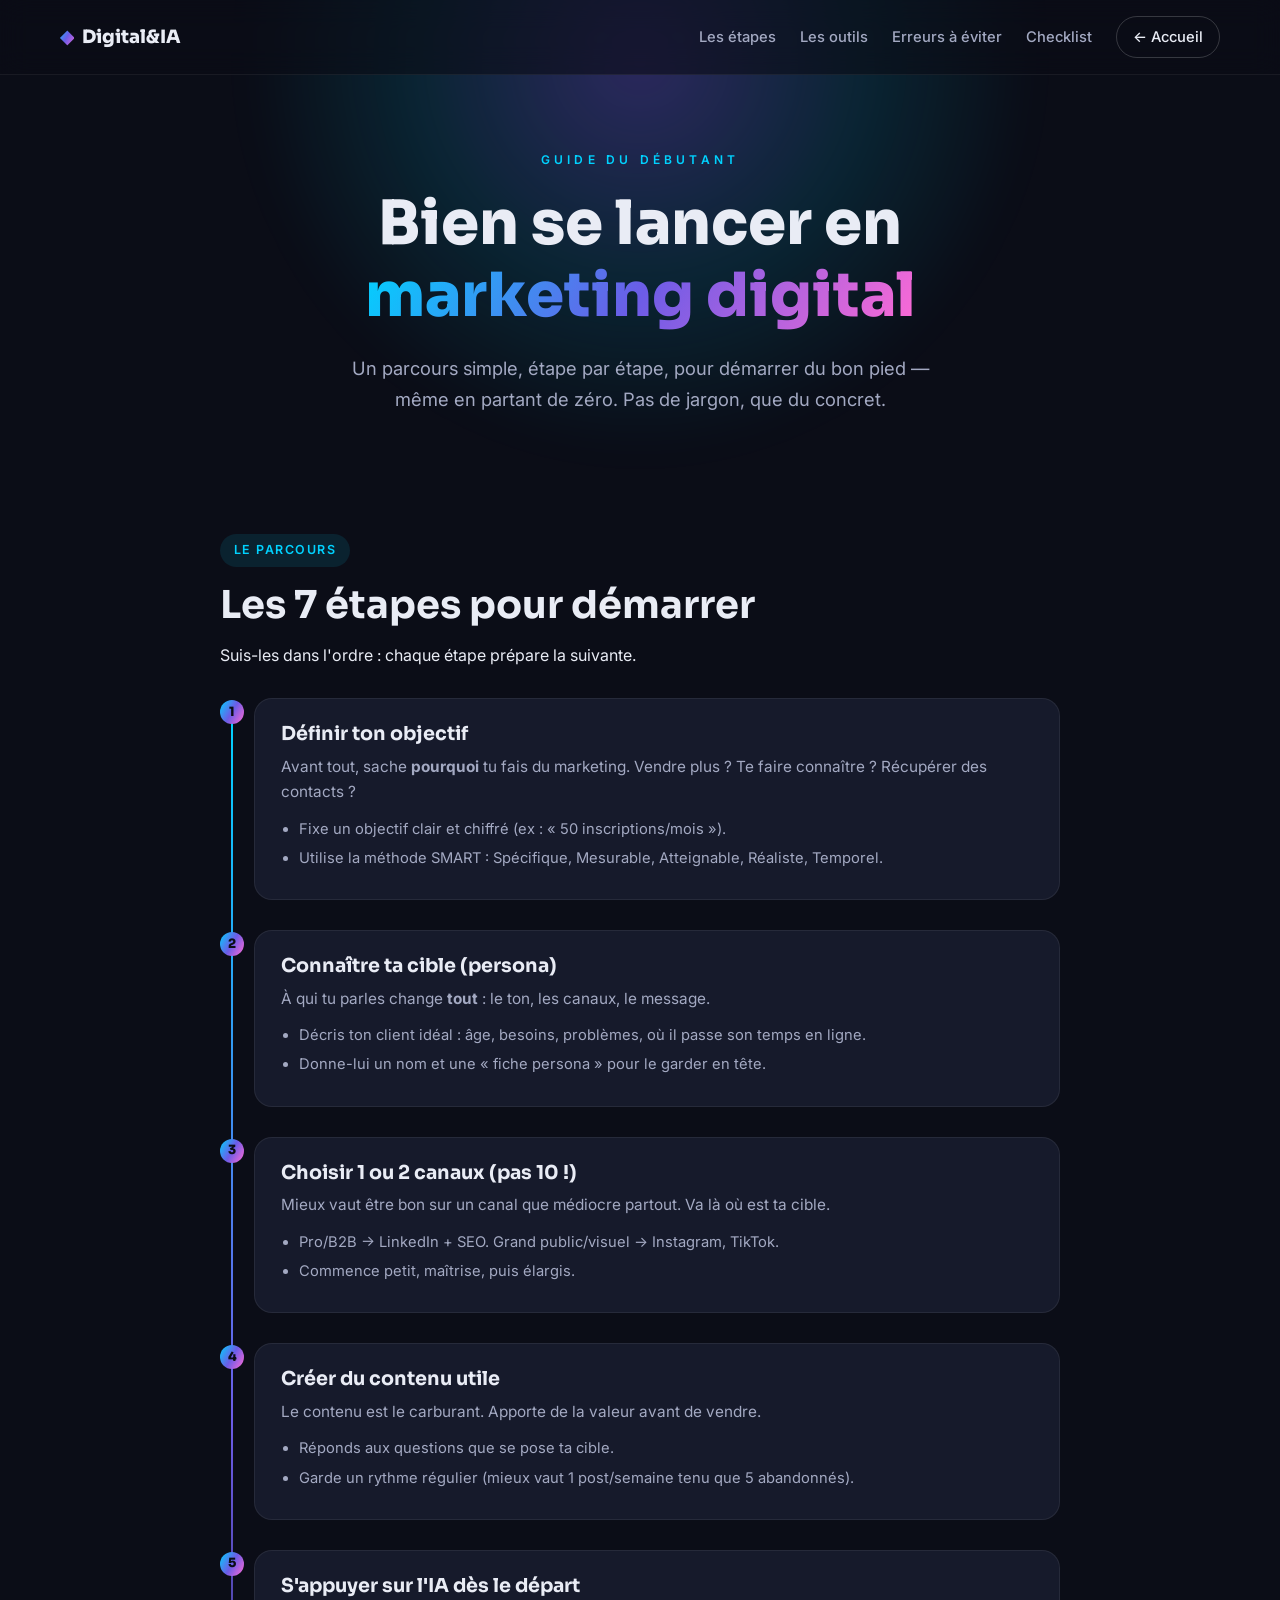
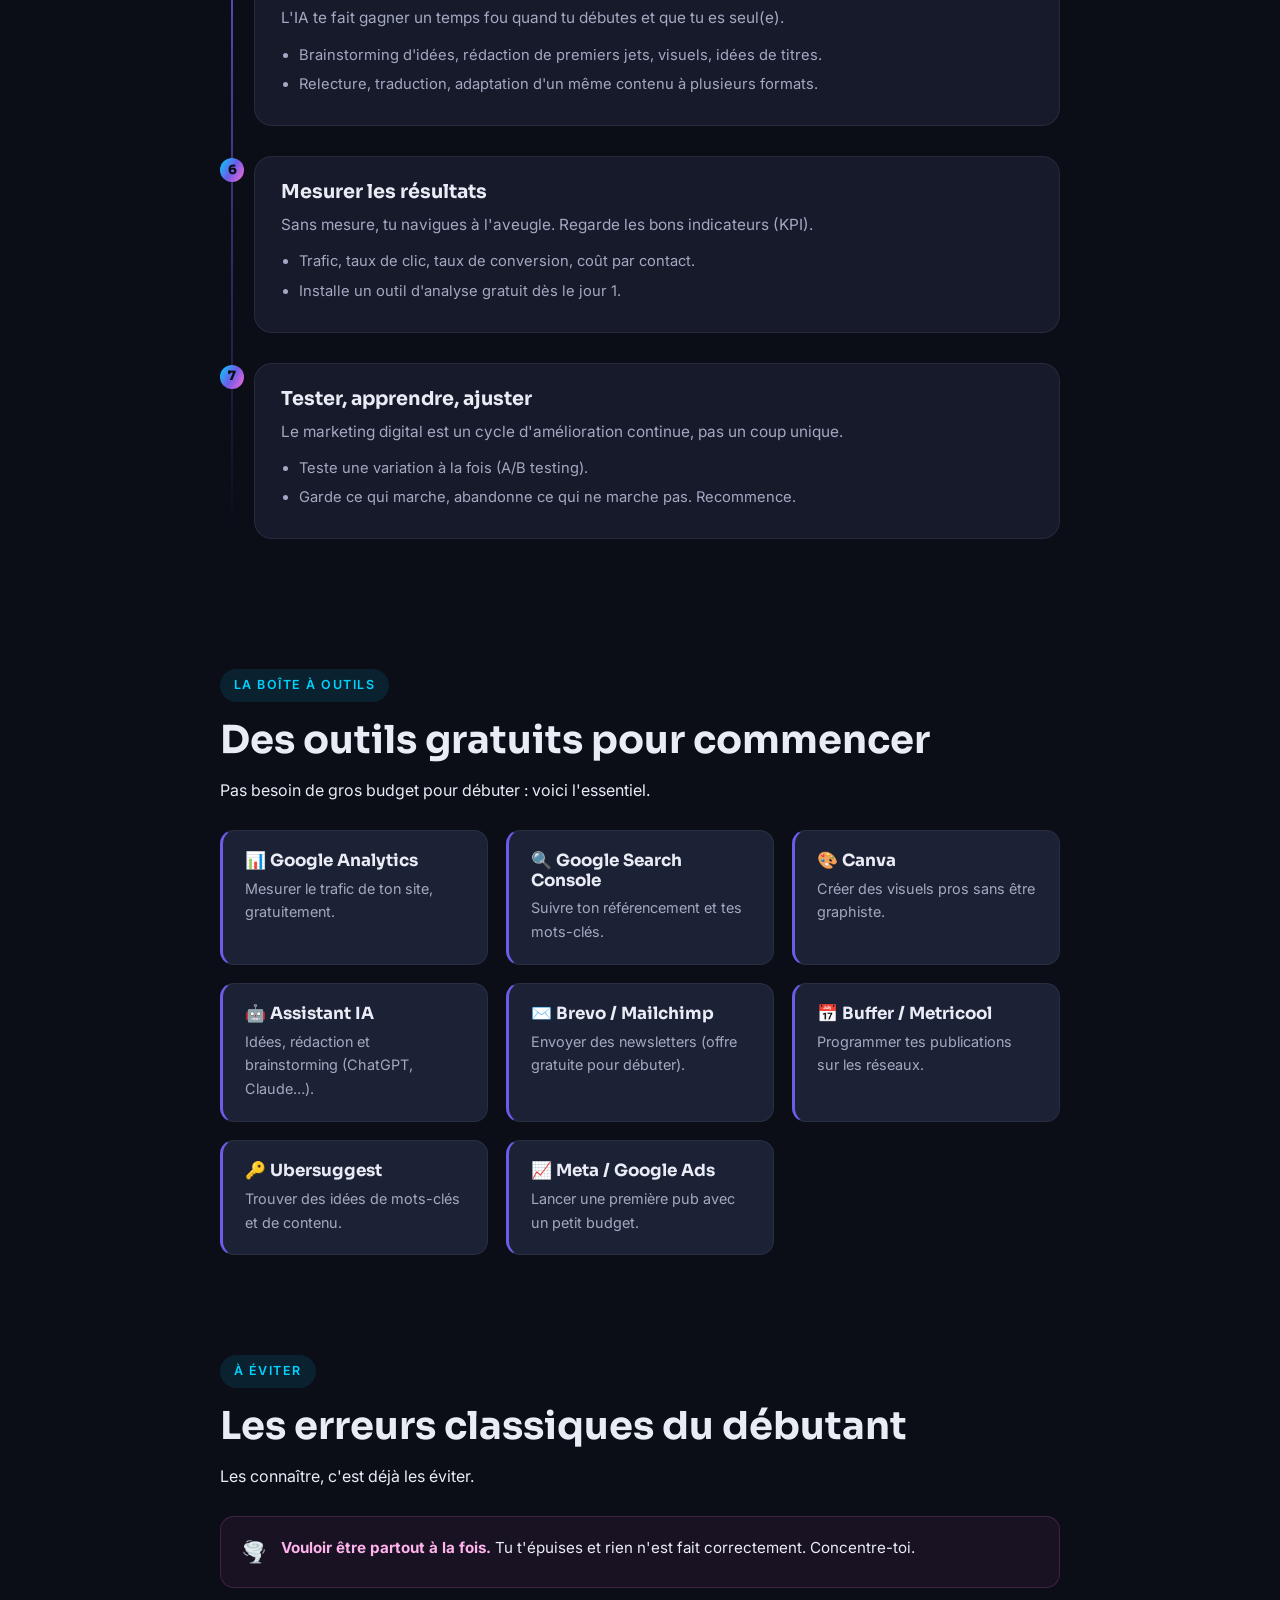
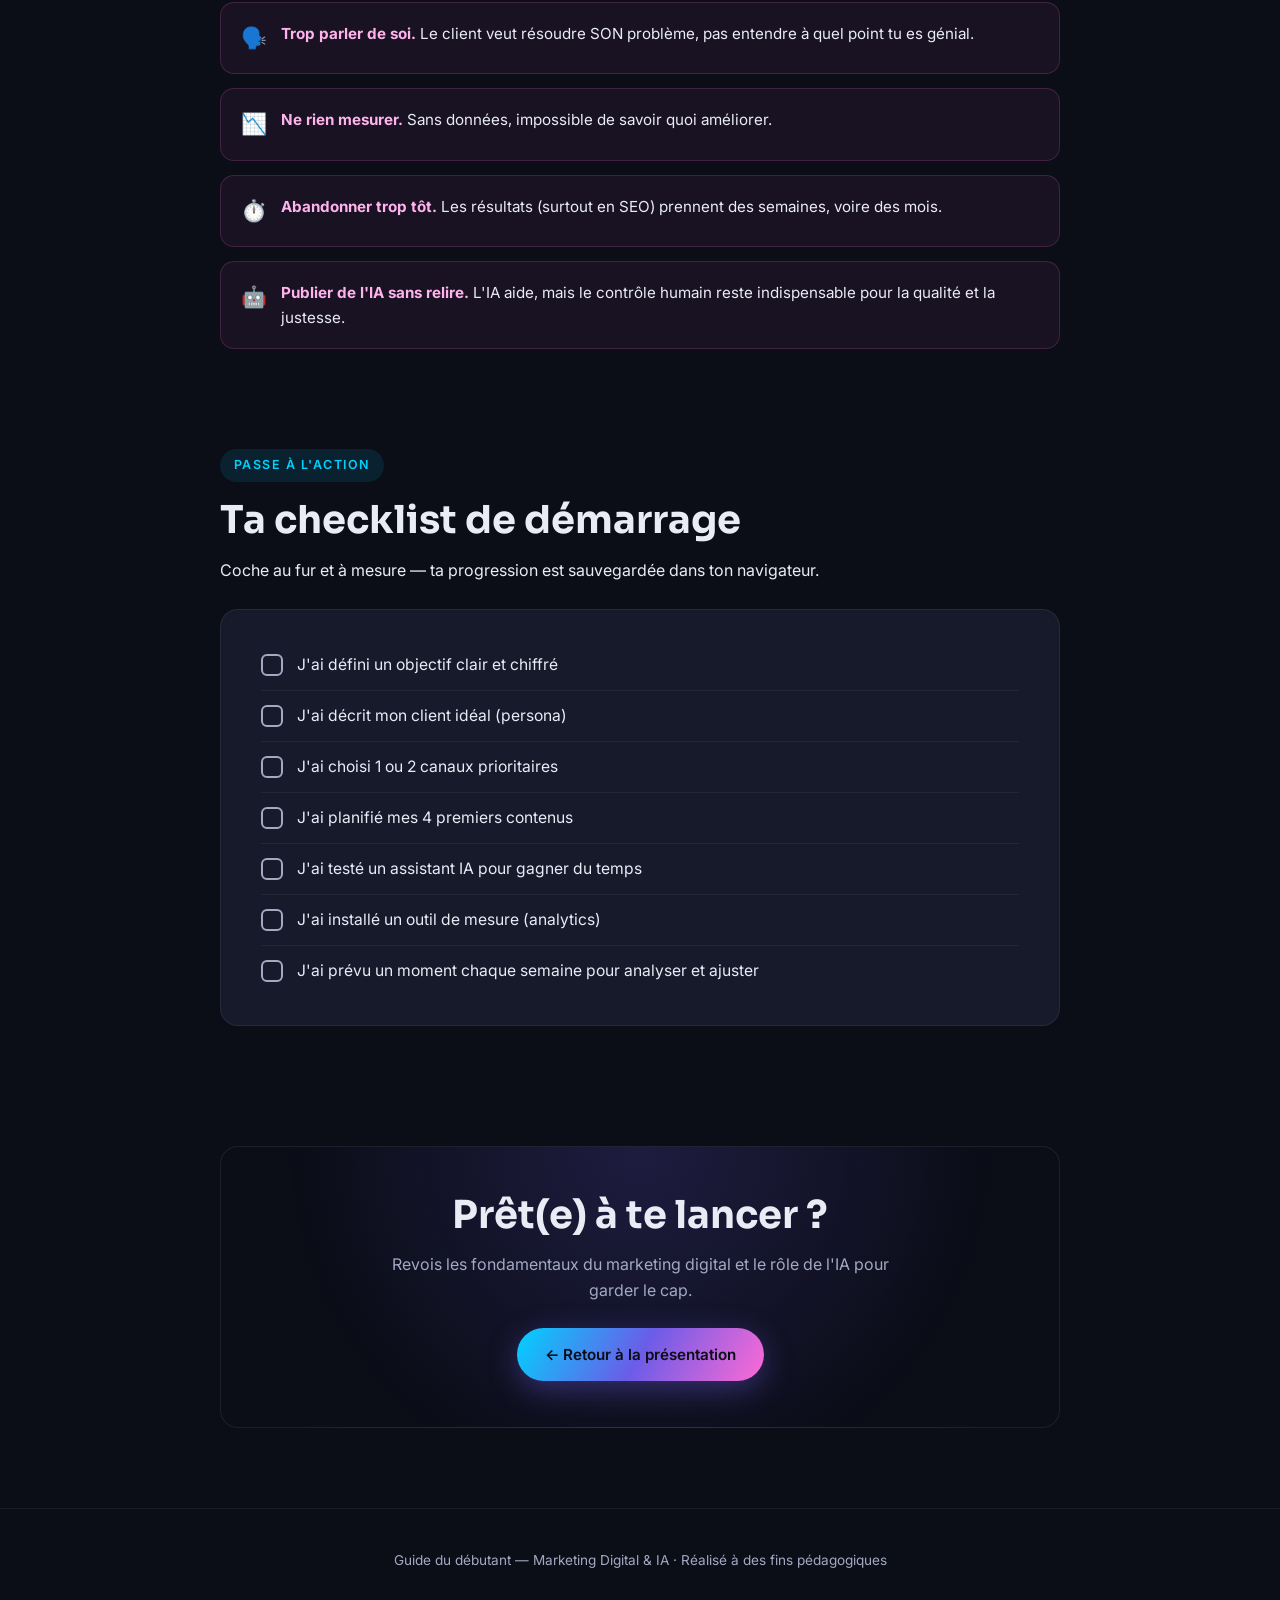
==== guide.html @ 786a0fb7 "Ajoute un guide pour bien débuter en marketing digital" ====
<!DOCTYPE html>
<html lang="fr">
<head>
  <meta charset="UTF-8" />
  <meta name="viewport" content="width=device-width, initial-scale=1.0" />
  <meta name="description" content="Guide pratique pour bien débuter en marketing digital : étapes, outils, erreurs à éviter et checklist de démarrage." />
  <title>Guide — Bien se lancer en Marketing Digital</title>
  <link rel="preconnect" href="https://fonts.googleapis.com" />
  <link rel="preconnect" href="https://fonts.gstatic.com" crossorigin />
  <link href="https://fonts.googleapis.com/css2?family=Sora:wght@400;600;700;800&family=Inter:wght@400;500;600&display=swap" rel="stylesheet" />
  <style>
    :root {
      --bg: #0b0d17;
      --surface: #161a2b;
      --surface-2: #1c2236;
      --text: #e9ecf5;
      --muted: #a3a9c2;
      --accent: #6c5ce7;
      --accent-2: #00d2ff;
      --radius: 18px;
      --maxw: 920px;
      --grad: linear-gradient(120deg, #00d2ff 0%, #6c5ce7 50%, #ff6ad5 100%);
    }
    * { box-sizing: border-box; margin: 0; padding: 0; }
    html { scroll-behavior: smooth; }
    body { font-family: "Inter", system-ui, sans-serif; background: var(--bg); color: var(--text); line-height: 1.65; overflow-x: hidden; }
    h1, h2, h3 { font-family: "Sora", sans-serif; line-height: 1.18; }
    .grad { background: var(--grad); -webkit-background-clip: text; background-clip: text; -webkit-text-fill-color: transparent; }
    a { color: var(--accent-2); }

    /* ---------- Navigation ---------- */
    .nav {
      position: fixed; top: 0; left: 0; right: 0; z-index: 100;
      display: flex; align-items: center; justify-content: space-between;
      padding: 16px clamp(20px, 5vw, 60px);
      background: rgba(11, 13, 23, 0.6); backdrop-filter: blur(14px);
      border-bottom: 1px solid rgba(255, 255, 255, 0.06); transition: padding .3s ease;
    }
    .nav--scrolled { padding-top: 10px; padding-bottom: 10px; }
    .nav__logo { font-family: "Sora", sans-serif; font-weight: 800; font-size: 1.15rem; color: var(--text); text-decoration: none; display: flex; align-items: center; gap: 8px; }
    .nav__logo-mark { background: var(--grad); -webkit-background-clip: text; background-clip: text; -webkit-text-fill-color: transparent; }
    .nav__links { display: flex; gap: 24px; align-items: center; }
    .nav__links a { color: var(--muted); text-decoration: none; font-size: .92rem; font-weight: 500; position: relative; transition: color .2s; }
    .nav__links a::after { content: ""; position: absolute; left: 0; bottom: -6px; width: 0; height: 2px; background: var(--grad); transition: width .25s ease; }
    .nav__links a:hover { color: var(--text); }
    .nav__links a:hover::after { width: 100%; }
    .nav__links .nav__back { color: var(--text); border: 1px solid rgba(255,255,255,.18); padding: 8px 16px; border-radius: 999px; }
    .nav__links .nav__back::after { display: none; }
    .nav__links .nav__back:hover { border-color: var(--accent-2); }
    .nav__burger { display: none; background: none; border: 0; cursor: pointer; flex-direction: column; gap: 5px; }
    .nav__burger span { width: 24px; height: 2px; background: var(--text); transition: .3s; }

    /* ---------- Hero ---------- */
    .hero { padding: 150px 20px 70px; text-align: center; position: relative; overflow: hidden; }
    .hero__glow { position: absolute; width: 800px; height: 800px; top: -340px; left: 50%; transform: translateX(-50%); background: radial-gradient(circle, rgba(108,92,231,.35), rgba(0,210,255,.12) 40%, transparent 70%); filter: blur(20px); pointer-events: none; }
    .hero__content { max-width: 760px; margin: 0 auto; position: relative; z-index: 2; }
    .hero__eyebrow { letter-spacing: .35em; font-size: .75rem; color: var(--accent-2); font-weight: 600; margin-bottom: 18px; }
    .hero__title { font-size: clamp(2.2rem, 5.5vw, 3.8rem); font-weight: 800; }
    .hero__subtitle { margin: 22px auto 0; max-width: 600px; color: var(--muted); font-size: clamp(1rem, 2vw, 1.15rem); }

    /* ---------- Container ---------- */
    .wrap { max-width: var(--maxw); margin: 0 auto; padding: 0 clamp(20px, 5vw, 40px); }
    .block { padding: 50px 0; }
    .tag { display: inline-block; font-size: .78rem; font-weight: 600; letter-spacing: .12em; text-transform: uppercase; color: var(--accent-2); background: rgba(0,210,255,.1); padding: 6px 14px; border-radius: 999px; margin-bottom: 16px; }
    .block h2 { font-size: clamp(1.6rem, 3.5vw, 2.4rem); margin-bottom: 14px; }
    .block > p { color: var(--muted); }

    /* ---------- Steps (timeline) ---------- */
    .steps { position: relative; margin-top: 30px; padding-left: 34px; }
    .steps::before { content: ""; position: absolute; left: 11px; top: 8px; bottom: 8px; width: 2px; background: linear-gradient(180deg, var(--accent-2), var(--accent), transparent); }
    .step { position: relative; margin-bottom: 30px; }
    .step__dot { position: absolute; left: -34px; top: 2px; width: 24px; height: 24px; border-radius: 50%; background: var(--grad); color: #0b0d17; display: grid; place-items: center; font-weight: 800; font-size: .8rem; font-family: "Sora", sans-serif; }
    .step__card { background: var(--surface); border: 1px solid rgba(255,255,255,.07); border-radius: var(--radius); padding: 24px 26px; transition: transform .25s, border-color .25s; }
    .step__card:hover { transform: translateX(4px); border-color: rgba(108,92,231,.5); }
    .step__card h3 { font-size: 1.2rem; margin-bottom: 8px; }
    .step__card p { color: var(--muted); font-size: .96rem; }
    .step__card ul { margin: 12px 0 0 18px; color: var(--muted); font-size: .92rem; }
    .step__card li { margin-bottom: 5px; }

    /* ---------- Tools grid ---------- */
    .tools { display: grid; grid-template-columns: repeat(auto-fit, minmax(220px, 1fr)); gap: 18px; margin-top: 26px; }
    .tool { background: var(--surface-2); border: 1px solid rgba(255,255,255,.06); border-left: 3px solid var(--accent); border-radius: 14px; padding: 20px 22px; }
    .tool h3 { font-size: 1.05rem; margin-bottom: 6px; }
    .tool p { color: var(--muted); font-size: .9rem; }

    /* ---------- Mistakes ---------- */
    .mistakes { display: grid; gap: 14px; margin-top: 26px; }
    .mistake { display: flex; gap: 14px; align-items: flex-start; background: rgba(255,106,213,.06); border: 1px solid rgba(255,106,213,.18); border-radius: 14px; padding: 18px 20px; }
    .mistake span { font-size: 1.3rem; flex: 0 0 auto; }
    .mistake p { font-size: .95rem; }
    .mistake strong { color: #ffb3ec; }

    /* ---------- Checklist ---------- */
    .checklist { background: var(--surface); border: 1px solid rgba(255,255,255,.07); border-radius: var(--radius); padding: 30px clamp(22px, 4vw, 40px); margin-top: 26px; }
    .checklist label { display: flex; gap: 14px; align-items: flex-start; padding: 12px 0; border-bottom: 1px solid rgba(255,255,255,.05); cursor: pointer; }
    .checklist label:last-child { border-bottom: 0; }
    .checklist input { appearance: none; flex: 0 0 22px; height: 22px; margin-top: 2px; border: 2px solid var(--muted); border-radius: 6px; cursor: pointer; position: relative; transition: .2s; }
    .checklist input:checked { background: var(--grad); border-color: transparent; }
    .checklist input:checked::after { content: "✓"; position: absolute; inset: 0; display: grid; place-items: center; color: #0b0d17; font-weight: 800; font-size: .8rem; }
    .checklist input:checked + span { color: var(--muted); text-decoration: line-through; }
    .checklist span { font-size: .98rem; }

    /* ---------- CTA ---------- */
    .cta-box { text-align: center; margin: 20px auto 0; background: radial-gradient(circle at 50% 0%, rgba(108,92,231,.2), transparent 70%); border: 1px solid rgba(255,255,255,.08); border-radius: var(--radius); padding: 46px 30px; }
    .cta-box h2 { margin-bottom: 12px; }
    .cta-box p { color: var(--muted); max-width: 520px; margin: 0 auto 24px; }
    .btn { display: inline-block; padding: 14px 28px; border-radius: 999px; font-weight: 600; font-size: .95rem; text-decoration: none; transition: transform .2s, box-shadow .2s; }
    .btn--primary { background: var(--grad); color: #0b0d17; box-shadow: 0 8px 30px rgba(108,92,231,.4); }
    .btn--primary:hover { transform: translateY(-3px); box-shadow: 0 12px 40px rgba(108,92,231,.55); }

    .footer { text-align: center; padding: 40px 20px; color: var(--muted); font-size: .85rem; border-top: 1px solid rgba(255,255,255,.06); margin-top: 30px; }

    /* ---------- Reveal ---------- */
    .reveal { opacity: 0; transform: translateY(36px); transition: opacity .7s ease, transform .7s ease; }
    .reveal.is-visible { opacity: 1; transform: none; }

    @media (max-width: 760px) {
      .nav__links { position: fixed; top: 62px; right: 0; flex-direction: column; gap: 0; align-items: stretch; background: rgba(13,16,32,.97); backdrop-filter: blur(14px); width: 240px; padding: 10px 0; border-left: 1px solid rgba(255,255,255,.08); border-bottom: 1px solid rgba(255,255,255,.08); transform: translateX(100%); transition: transform .3s ease; }
      .nav__links.is-open { transform: translateX(0); }
      .nav__links a { padding: 14px 24px; }
      .nav__links .nav__back { margin: 8px 24px; text-align: center; }
      .nav__burger { display: flex; }
    }
    @media (prefers-reduced-motion: reduce) { * { animation: none !important; scroll-behavior: auto; } .reveal { opacity: 1; transform: none; } }
  </style>
</head>
<body>
  <!-- Navigation -->
  <header class="nav" id="nav">
    <a href="index.html" class="nav__logo"><span class="nav__logo-mark">◆</span> Digital&amp;IA</a>
    <nav class="nav__links" id="navLinks">
      <a href="#etapes">Les étapes</a>
      <a href="#outils">Les outils</a>
      <a href="#erreurs">Erreurs à éviter</a>
      <a href="#checklist">Checklist</a>
      <a href="index.html" class="nav__back">← Accueil</a>
    </nav>
    <button class="nav__burger" id="burger" aria-label="Ouvrir le menu"><span></span><span></span><span></span></button>
  </header>

  <!-- Hero -->
  <section class="hero">
    <div class="hero__glow"></div>
    <div class="hero__content reveal">
      <p class="hero__eyebrow">GUIDE DU DÉBUTANT</p>
      <h1 class="hero__title">Bien se lancer en <span class="grad">marketing digital</span></h1>
      <p class="hero__subtitle">
        Un parcours simple, étape par étape, pour démarrer du bon pied —
        même en partant de zéro. Pas de jargon, que du concret.
      </p>
    </div>
  </section>

  <!-- Étapes -->
  <section class="block" id="etapes">
    <div class="wrap">
      <div class="reveal">
        <span class="tag">Le parcours</span>
        <h2>Les 7 étapes pour démarrer</h2>
        <p>Suis-les dans l'ordre : chaque étape prépare la suivante.</p>
      </div>
      <div class="steps reveal">
        <div class="step">
          <div class="step__dot">1</div>
          <div class="step__card">
            <h3>Définir ton objectif</h3>
            <p>Avant tout, sache <strong>pourquoi</strong> tu fais du marketing. Vendre plus ? Te faire connaître ? Récupérer des contacts ?</p>
            <ul>
              <li>Fixe un objectif clair et chiffré (ex : « 50 inscriptions/mois »).</li>
              <li>Utilise la méthode SMART : Spécifique, Mesurable, Atteignable, Réaliste, Temporel.</li>
            </ul>
          </div>
        </div>
        <div class="step">
          <div class="step__dot">2</div>
          <div class="step__card">
            <h3>Connaître ta cible (persona)</h3>
            <p>À qui tu parles change <strong>tout</strong> : le ton, les canaux, le message.</p>
            <ul>
              <li>Décris ton client idéal : âge, besoins, problèmes, où il passe son temps en ligne.</li>
              <li>Donne-lui un nom et une « fiche persona » pour le garder en tête.</li>
            </ul>
          </div>
        </div>
        <div class="step">
          <div class="step__dot">3</div>
          <div class="step__card">
            <h3>Choisir 1 ou 2 canaux (pas 10 !)</h3>
            <p>Mieux vaut être bon sur un canal que médiocre partout. Va là où est ta cible.</p>
            <ul>
              <li>Pro/B2B → LinkedIn + SEO. Grand public/visuel → Instagram, TikTok.</li>
              <li>Commence petit, maîtrise, puis élargis.</li>
            </ul>
          </div>
        </div>
        <div class="step">
          <div class="step__dot">4</div>
          <div class="step__card">
            <h3>Créer du contenu utile</h3>
            <p>Le contenu est le carburant. Apporte de la valeur avant de vendre.</p>
            <ul>
              <li>Réponds aux questions que se pose ta cible.</li>
              <li>Garde un rythme régulier (mieux vaut 1 post/semaine tenu que 5 abandonnés).</li>
            </ul>
          </div>
        </div>
        <div class="step">
          <div class="step__dot">5</div>
          <div class="step__card">
            <h3>S'appuyer sur l'IA dès le départ</h3>
            <p>L'IA te fait gagner un temps fou quand tu débutes et que tu es seul(e).</p>
            <ul>
              <li>Brainstorming d'idées, rédaction de premiers jets, visuels, idées de titres.</li>
              <li>Relecture, traduction, adaptation d'un même contenu à plusieurs formats.</li>
            </ul>
          </div>
        </div>
        <div class="step">
          <div class="step__dot">6</div>
          <div class="step__card">
            <h3>Mesurer les résultats</h3>
            <p>Sans mesure, tu navigues à l'aveugle. Regarde les bons indicateurs (KPI).</p>
            <ul>
              <li>Trafic, taux de clic, taux de conversion, coût par contact.</li>
              <li>Installe un outil d'analyse gratuit dès le jour 1.</li>
            </ul>
          </div>
        </div>
        <div class="step">
          <div class="step__dot">7</div>
          <div class="step__card">
            <h3>Tester, apprendre, ajuster</h3>
            <p>Le marketing digital est un cycle d'amélioration continue, pas un coup unique.</p>
            <ul>
              <li>Teste une variation à la fois (A/B testing).</li>
              <li>Garde ce qui marche, abandonne ce qui ne marche pas. Recommence.</li>
            </ul>
          </div>
        </div>
      </div>
    </div>
  </section>

  <!-- Outils -->
  <section class="block" id="outils">
    <div class="wrap">
      <div class="reveal">
        <span class="tag">La boîte à outils</span>
        <h2>Des outils gratuits pour commencer</h2>
        <p>Pas besoin de gros budget pour débuter : voici l'essentiel.</p>
      </div>
      <div class="tools reveal">
        <div class="tool"><h3>📊 Google Analytics</h3><p>Mesurer le trafic de ton site, gratuitement.</p></div>
        <div class="tool"><h3>🔍 Google Search Console</h3><p>Suivre ton référencement et tes mots-clés.</p></div>
        <div class="tool"><h3>🎨 Canva</h3><p>Créer des visuels pros sans être graphiste.</p></div>
        <div class="tool"><h3>🤖 Assistant IA</h3><p>Idées, rédaction et brainstorming (ChatGPT, Claude…).</p></div>
        <div class="tool"><h3>✉️ Brevo / Mailchimp</h3><p>Envoyer des newsletters (offre gratuite pour débuter).</p></div>
        <div class="tool"><h3>📅 Buffer / Metricool</h3><p>Programmer tes publications sur les réseaux.</p></div>
        <div class="tool"><h3>🔑 Ubersuggest</h3><p>Trouver des idées de mots-clés et de contenu.</p></div>
        <div class="tool"><h3>📈 Meta / Google Ads</h3><p>Lancer une première pub avec un petit budget.</p></div>
      </div>
    </div>
  </section>

  <!-- Erreurs -->
  <section class="block" id="erreurs">
    <div class="wrap">
      <div class="reveal">
        <span class="tag">À éviter</span>
        <h2>Les erreurs classiques du débutant</h2>
        <p>Les connaître, c'est déjà les éviter.</p>
      </div>
      <div class="mistakes reveal">
        <div class="mistake"><span>🌪️</span><p><strong>Vouloir être partout à la fois.</strong> Tu t'épuises et rien n'est fait correctement. Concentre-toi.</p></div>
        <div class="mistake"><span>🗣️</span><p><strong>Trop parler de soi.</strong> Le client veut résoudre SON problème, pas entendre à quel point tu es génial.</p></div>
        <div class="mistake"><span>📉</span><p><strong>Ne rien mesurer.</strong> Sans données, impossible de savoir quoi améliorer.</p></div>
        <div class="mistake"><span>⏱️</span><p><strong>Abandonner trop tôt.</strong> Les résultats (surtout en SEO) prennent des semaines, voire des mois.</p></div>
        <div class="mistake"><span>🤖</span><p><strong>Publier de l'IA sans relire.</strong> L'IA aide, mais le contrôle humain reste indispensable pour la qualité et la justesse.</p></div>
      </div>
    </div>
  </section>

  <!-- Checklist -->
  <section class="block" id="checklist">
    <div class="wrap">
      <div class="reveal">
        <span class="tag">Passe à l'action</span>
        <h2>Ta checklist de démarrage</h2>
        <p>Coche au fur et à mesure — ta progression est sauvegardée dans ton navigateur.</p>
      </div>
      <div class="checklist reveal">
        <label><input type="checkbox" /><span>J'ai défini un objectif clair et chiffré</span></label>
        <label><input type="checkbox" /><span>J'ai décrit mon client idéal (persona)</span></label>
        <label><input type="checkbox" /><span>J'ai choisi 1 ou 2 canaux prioritaires</span></label>
        <label><input type="checkbox" /><span>J'ai planifié mes 4 premiers contenus</span></label>
        <label><input type="checkbox" /><span>J'ai testé un assistant IA pour gagner du temps</span></label>
        <label><input type="checkbox" /><span>J'ai installé un outil de mesure (analytics)</span></label>
        <label><input type="checkbox" /><span>J'ai prévu un moment chaque semaine pour analyser et ajuster</span></label>
      </div>
    </div>
  </section>

  <!-- CTA -->
  <section class="block">
    <div class="wrap">
      <div class="cta-box reveal">
        <h2>Prêt(e) à te lancer&nbsp;?</h2>
        <p>Revois les fondamentaux du marketing digital et le rôle de l'IA pour garder le cap.</p>
        <a href="index.html" class="btn btn--primary">← Retour à la présentation</a>
      </div>
    </div>
  </section>

  <footer class="footer">
    <p>Guide du débutant — Marketing Digital &amp; IA · Réalisé à des fins pédagogiques</p>
  </footer>

  <script>
    // --- Menu burger (mobile) ---
    const burger = document.getElementById("burger");
    const navLinks = document.getElementById("navLinks");
    burger.addEventListener("click", () => navLinks.classList.toggle("is-open"));
    navLinks.querySelectorAll("a").forEach((link) =>
      link.addEventListener("click", () => navLinks.classList.remove("is-open"))
    );

    // --- Effet de scroll sur la nav ---
    const nav = document.getElementById("nav");
    window.addEventListener("scroll", () => nav.classList.toggle("nav--scrolled", window.scrollY > 30));

    // --- Apparition au scroll ---
    const observer = new IntersectionObserver((entries) => {
      entries.forEach((entry) => {
        if (entry.isIntersecting) { entry.target.classList.add("is-visible"); observer.unobserve(entry.target); }
      });
    }, { threshold: 0.12 });
    document.querySelectorAll(".reveal").forEach((el) => observer.observe(el));

    // --- Sauvegarde de la checklist (localStorage) ---
    const boxes = document.querySelectorAll(".checklist input");
    boxes.forEach((box, i) => {
      const key = "guide-check-" + i;
      box.checked = localStorage.getItem(key) === "1";
      box.addEventListener("change", () => localStorage.setItem(key, box.checked ? "1" : "0"));
    });
  </script>
</body>
</html>
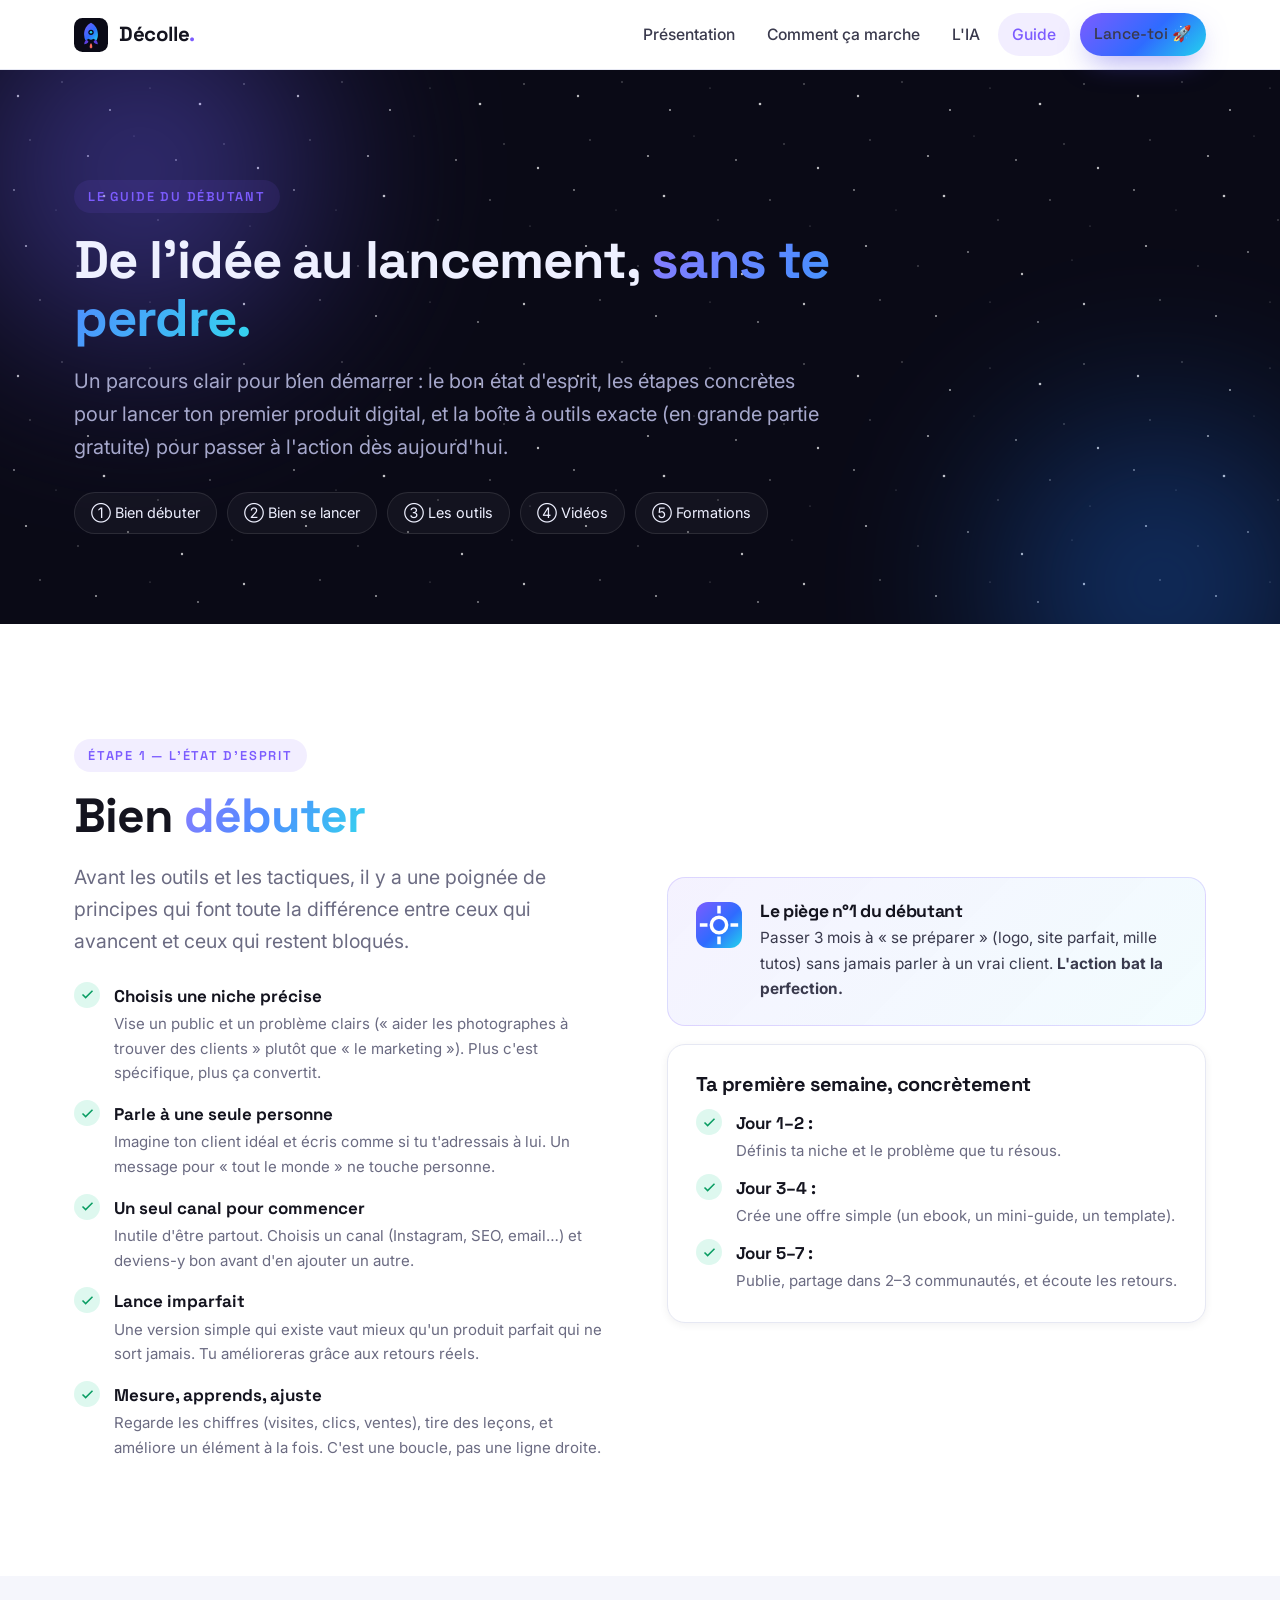
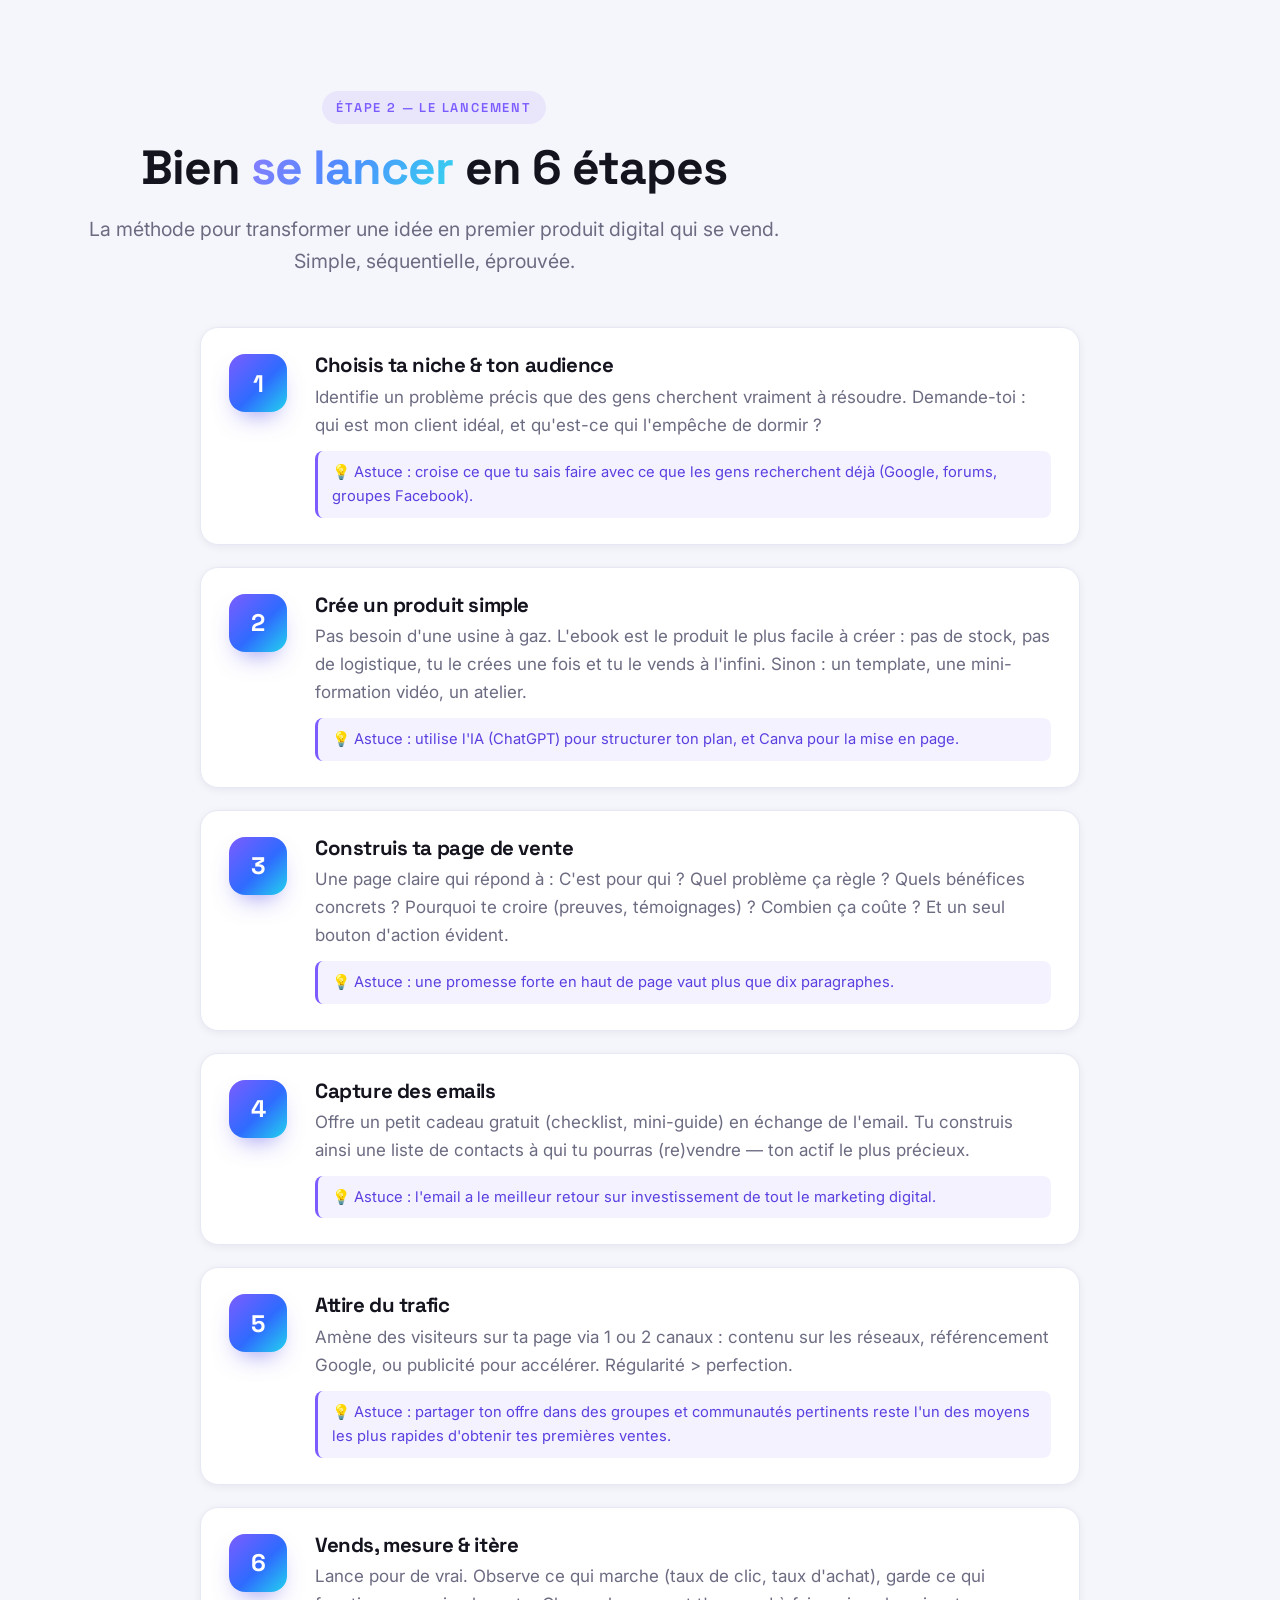
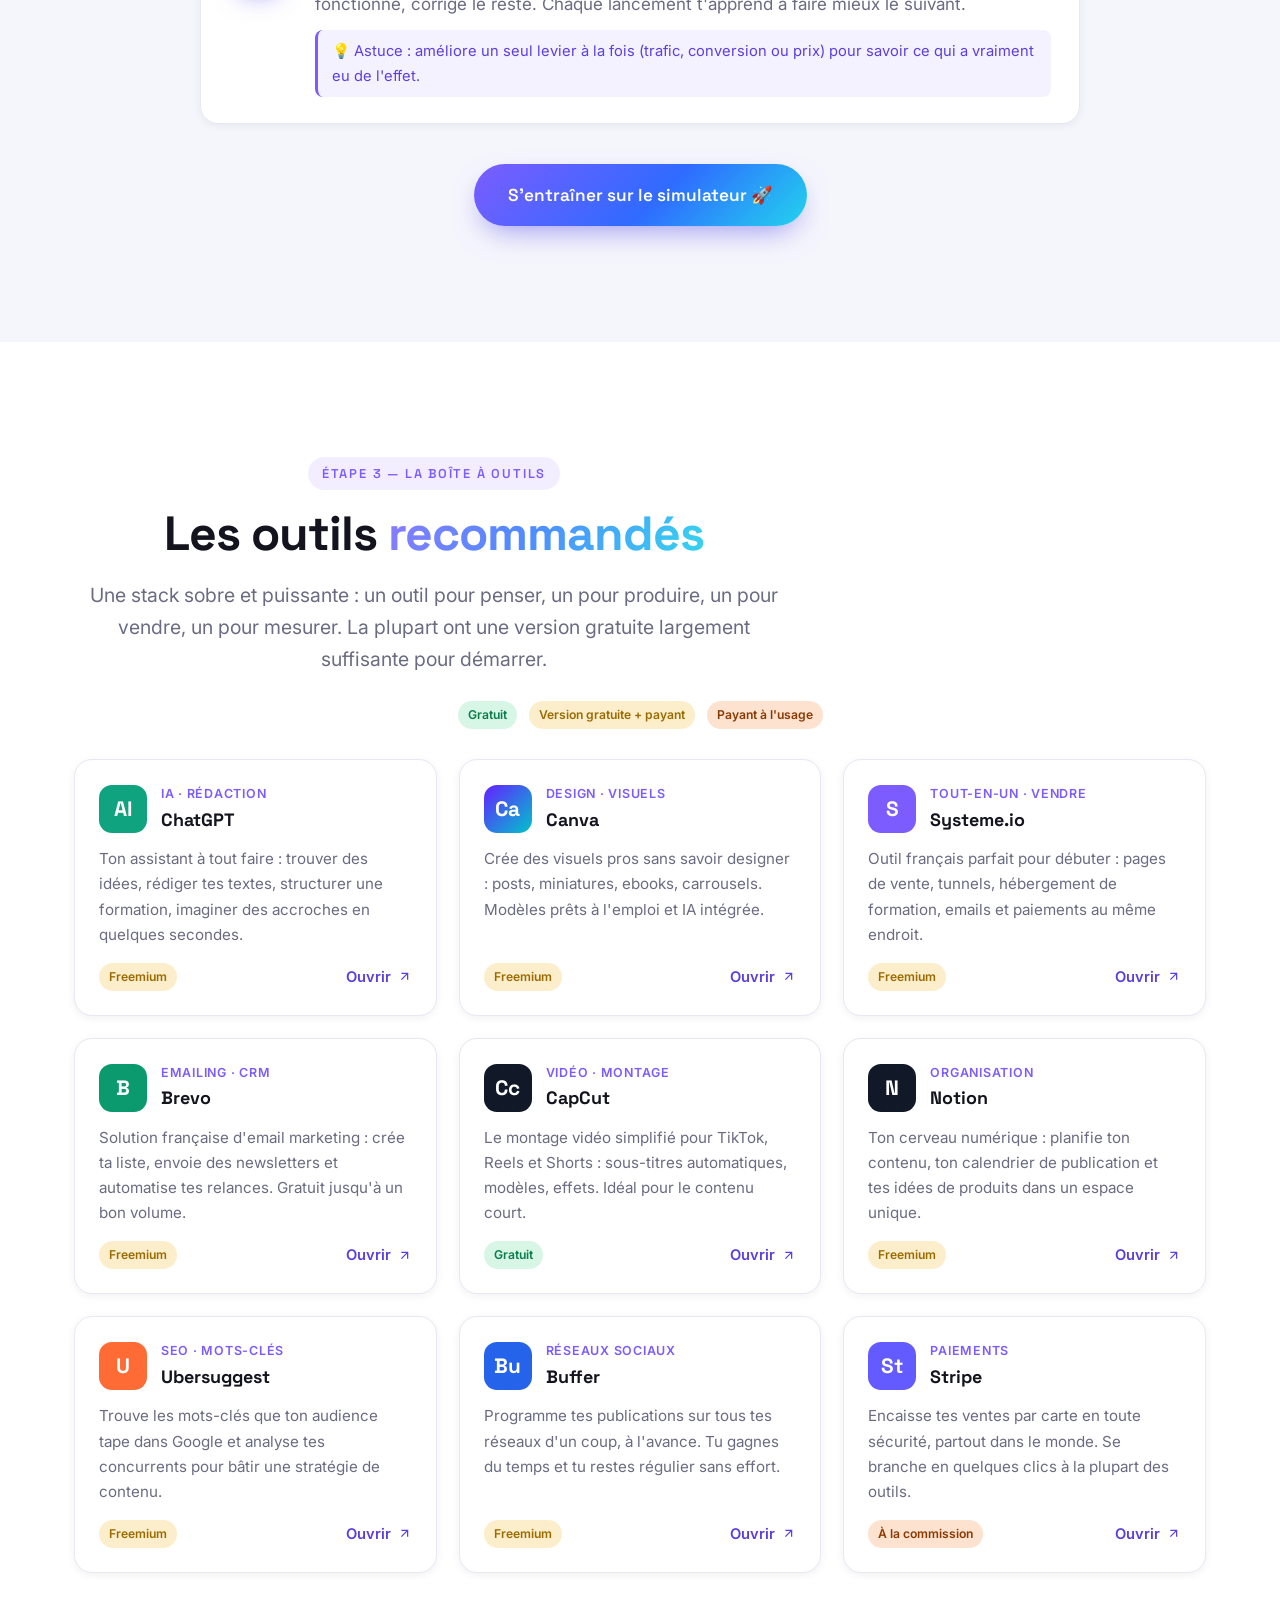
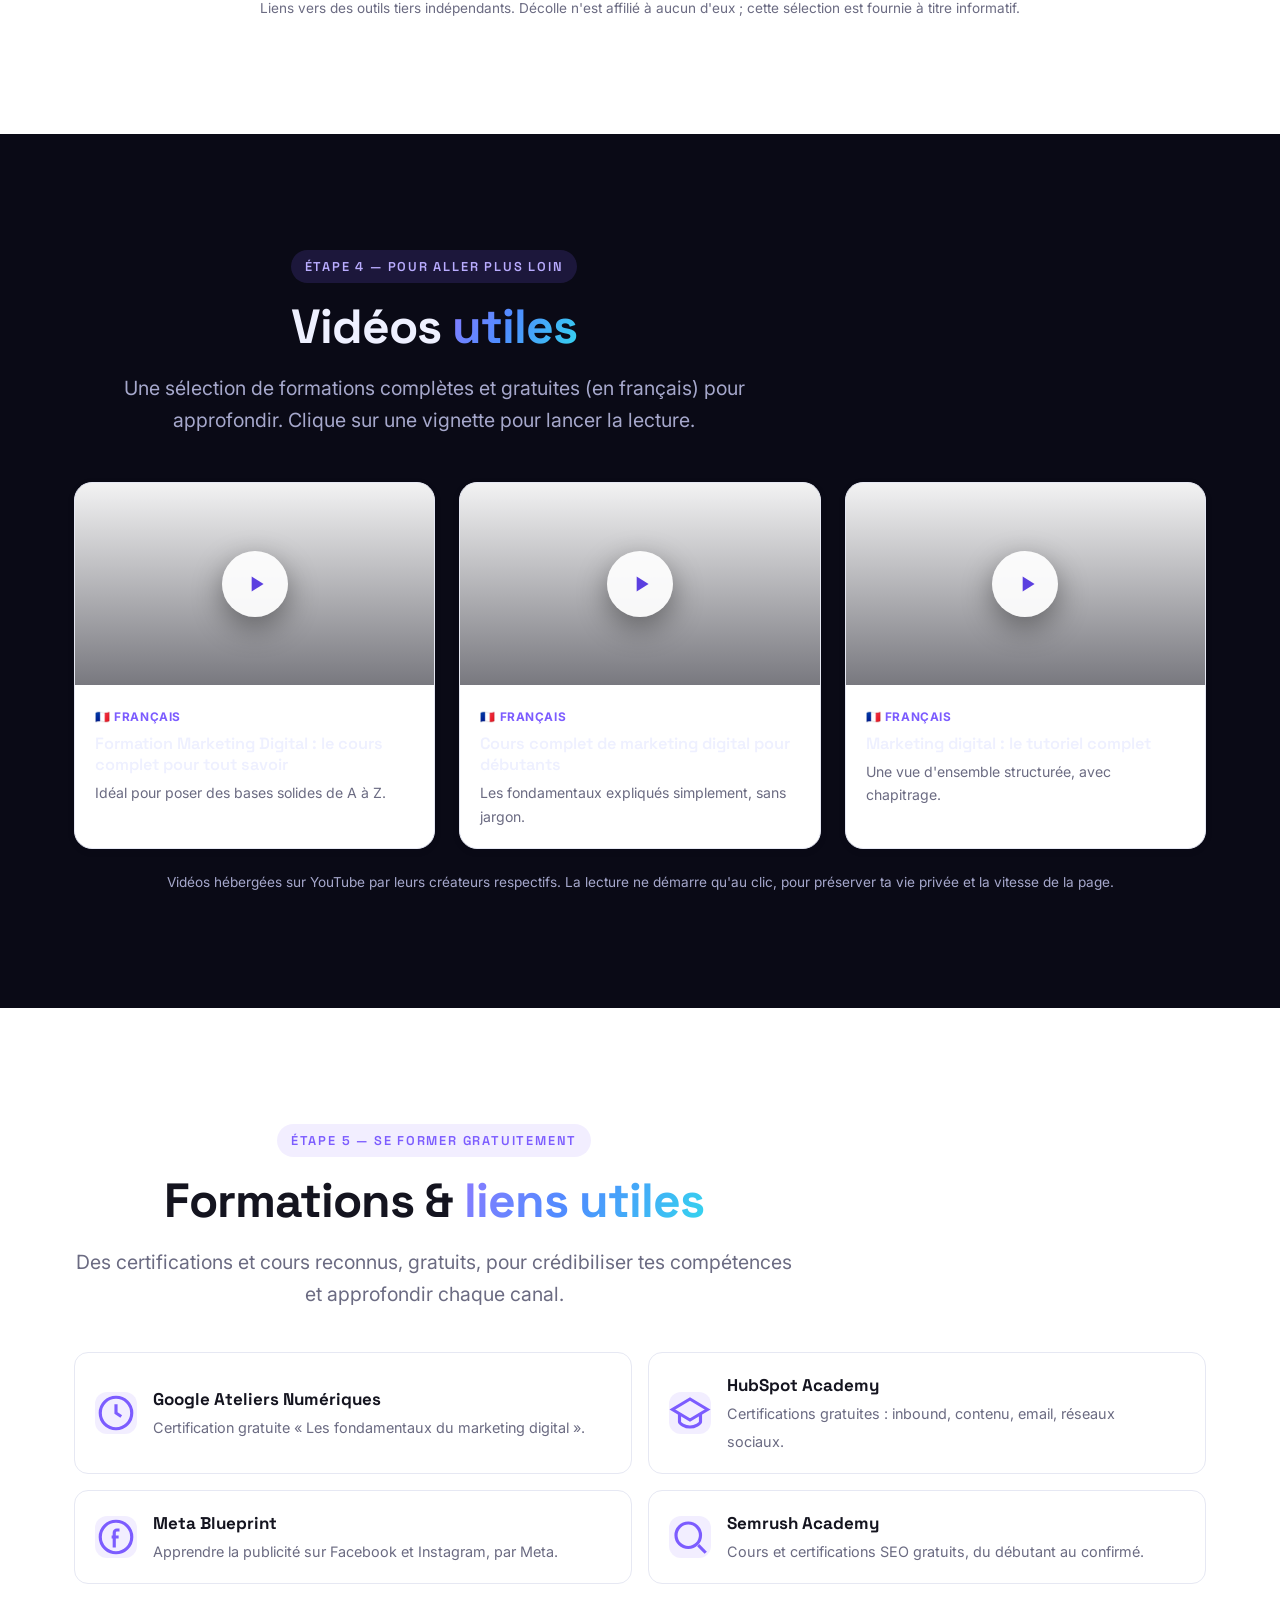
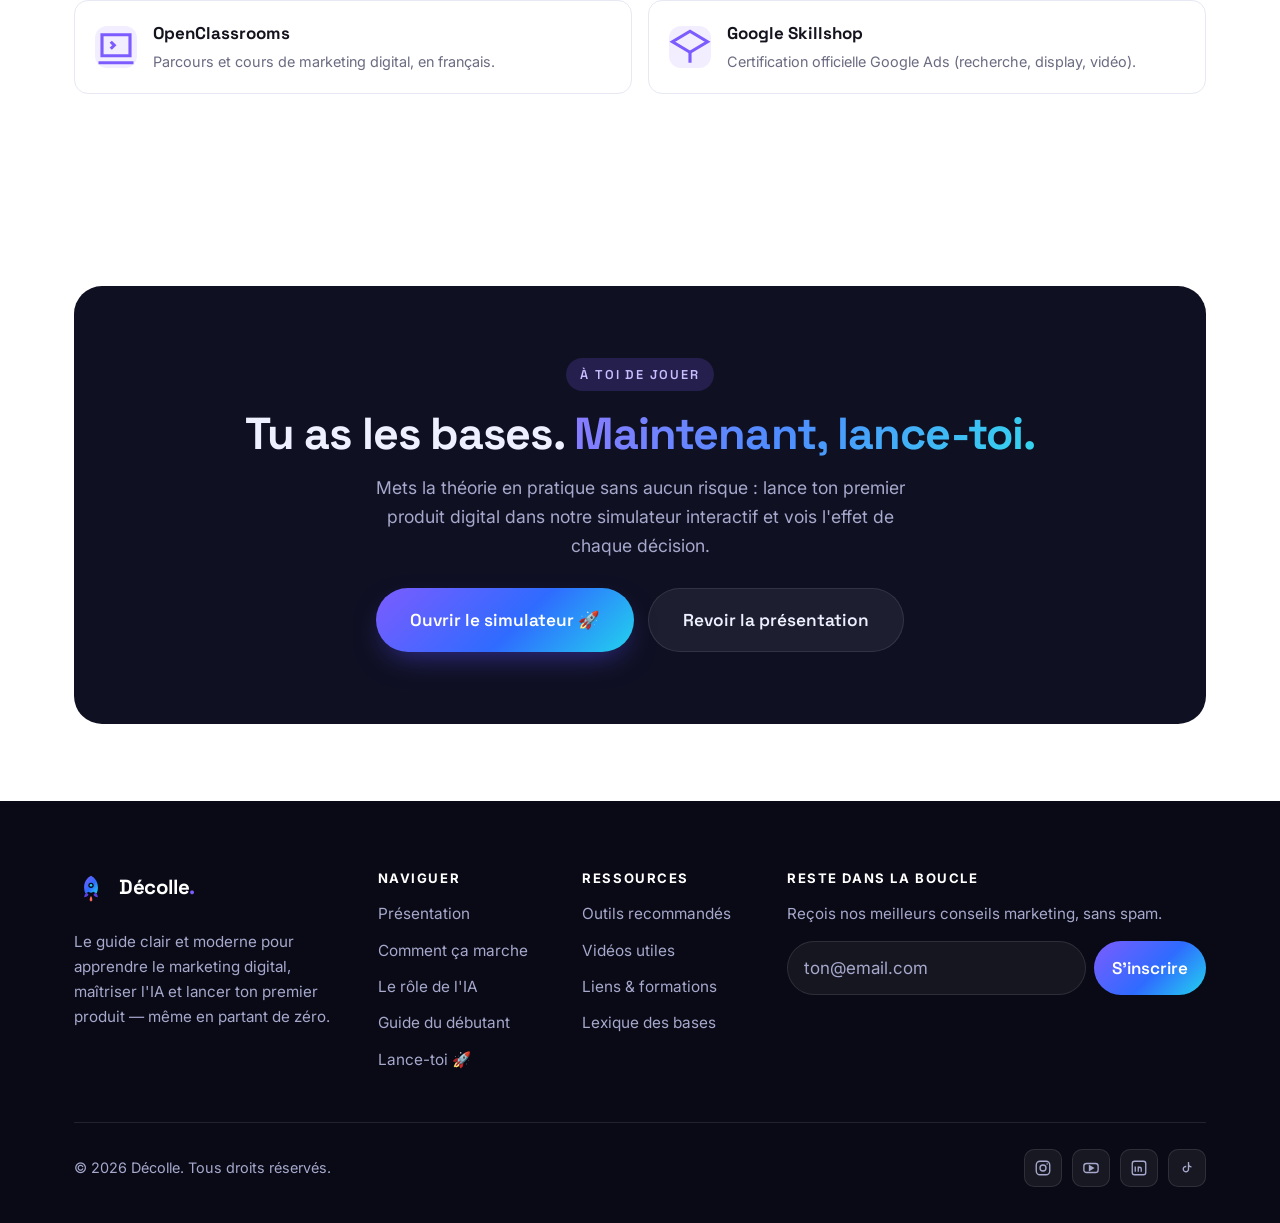
==== commit d71cf6f6: "Création du site complet "Décolle" sur le marketing digital Site statique clé en main (HTML/CSS/JS, " ====
--- a/guide.html
+++ b/guide.html
@@ -1,348 +1,397 @@
 <!DOCTYPE html>
 <html lang="fr">
 <head>
-  <meta charset="UTF-8" />
-  <meta name="viewport" content="width=device-width, initial-scale=1.0" />
-  <meta name="description" content="Guide pratique pour bien débuter en marketing digital : étapes, outils, erreurs à éviter et checklist de démarrage." />
-  <title>Guide — Bien se lancer en Marketing Digital</title>
-  <link rel="preconnect" href="https://fonts.googleapis.com" />
-  <link rel="preconnect" href="https://fonts.gstatic.com" crossorigin />
-  <link href="https://fonts.googleapis.com/css2?family=Sora:wght@400;600;700;800&family=Inter:wght@400;500;600&display=swap" rel="stylesheet" />
-  <style>
-    :root {
-      --bg: #0b0d17;
-      --surface: #161a2b;
-      --surface-2: #1c2236;
-      --text: #e9ecf5;
-      --muted: #a3a9c2;
-      --accent: #6c5ce7;
-      --accent-2: #00d2ff;
-      --radius: 18px;
-      --maxw: 920px;
-      --grad: linear-gradient(120deg, #00d2ff 0%, #6c5ce7 50%, #ff6ad5 100%);
-    }
-    * { box-sizing: border-box; margin: 0; padding: 0; }
-    html { scroll-behavior: smooth; }
-    body { font-family: "Inter", system-ui, sans-serif; background: var(--bg); color: var(--text); line-height: 1.65; overflow-x: hidden; }
-    h1, h2, h3 { font-family: "Sora", sans-serif; line-height: 1.18; }
-    .grad { background: var(--grad); -webkit-background-clip: text; background-clip: text; -webkit-text-fill-color: transparent; }
-    a { color: var(--accent-2); }
-
-    /* ---------- Navigation ---------- */
-    .nav {
-      position: fixed; top: 0; left: 0; right: 0; z-index: 100;
-      display: flex; align-items: center; justify-content: space-between;
-      padding: 16px clamp(20px, 5vw, 60px);
-      background: rgba(11, 13, 23, 0.6); backdrop-filter: blur(14px);
-      border-bottom: 1px solid rgba(255, 255, 255, 0.06); transition: padding .3s ease;
-    }
-    .nav--scrolled { padding-top: 10px; padding-bottom: 10px; }
-    .nav__logo { font-family: "Sora", sans-serif; font-weight: 800; font-size: 1.15rem; color: var(--text); text-decoration: none; display: flex; align-items: center; gap: 8px; }
-    .nav__logo-mark { background: var(--grad); -webkit-background-clip: text; background-clip: text; -webkit-text-fill-color: transparent; }
-    .nav__links { display: flex; gap: 24px; align-items: center; }
-    .nav__links a { color: var(--muted); text-decoration: none; font-size: .92rem; font-weight: 500; position: relative; transition: color .2s; }
-    .nav__links a::after { content: ""; position: absolute; left: 0; bottom: -6px; width: 0; height: 2px; background: var(--grad); transition: width .25s ease; }
-    .nav__links a:hover { color: var(--text); }
-    .nav__links a:hover::after { width: 100%; }
-    .nav__links .nav__back { color: var(--text); border: 1px solid rgba(255,255,255,.18); padding: 8px 16px; border-radius: 999px; }
-    .nav__links .nav__back::after { display: none; }
-    .nav__links .nav__back:hover { border-color: var(--accent-2); }
-    .nav__burger { display: none; background: none; border: 0; cursor: pointer; flex-direction: column; gap: 5px; }
-    .nav__burger span { width: 24px; height: 2px; background: var(--text); transition: .3s; }
-
-    /* ---------- Hero ---------- */
-    .hero { padding: 150px 20px 70px; text-align: center; position: relative; overflow: hidden; }
-    .hero__glow { position: absolute; width: 800px; height: 800px; top: -340px; left: 50%; transform: translateX(-50%); background: radial-gradient(circle, rgba(108,92,231,.35), rgba(0,210,255,.12) 40%, transparent 70%); filter: blur(20px); pointer-events: none; }
-    .hero__content { max-width: 760px; margin: 0 auto; position: relative; z-index: 2; }
-    .hero__eyebrow { letter-spacing: .35em; font-size: .75rem; color: var(--accent-2); font-weight: 600; margin-bottom: 18px; }
-    .hero__title { font-size: clamp(2.2rem, 5.5vw, 3.8rem); font-weight: 800; }
-    .hero__subtitle { margin: 22px auto 0; max-width: 600px; color: var(--muted); font-size: clamp(1rem, 2vw, 1.15rem); }
-
-    /* ---------- Container ---------- */
-    .wrap { max-width: var(--maxw); margin: 0 auto; padding: 0 clamp(20px, 5vw, 40px); }
-    .block { padding: 50px 0; }
-    .tag { display: inline-block; font-size: .78rem; font-weight: 600; letter-spacing: .12em; text-transform: uppercase; color: var(--accent-2); background: rgba(0,210,255,.1); padding: 6px 14px; border-radius: 999px; margin-bottom: 16px; }
-    .block h2 { font-size: clamp(1.6rem, 3.5vw, 2.4rem); margin-bottom: 14px; }
-    .block > p { color: var(--muted); }
-
-    /* ---------- Steps (timeline) ---------- */
-    .steps { position: relative; margin-top: 30px; padding-left: 34px; }
-    .steps::before { content: ""; position: absolute; left: 11px; top: 8px; bottom: 8px; width: 2px; background: linear-gradient(180deg, var(--accent-2), var(--accent), transparent); }
-    .step { position: relative; margin-bottom: 30px; }
-    .step__dot { position: absolute; left: -34px; top: 2px; width: 24px; height: 24px; border-radius: 50%; background: var(--grad); color: #0b0d17; display: grid; place-items: center; font-weight: 800; font-size: .8rem; font-family: "Sora", sans-serif; }
-    .step__card { background: var(--surface); border: 1px solid rgba(255,255,255,.07); border-radius: var(--radius); padding: 24px 26px; transition: transform .25s, border-color .25s; }
-    .step__card:hover { transform: translateX(4px); border-color: rgba(108,92,231,.5); }
-    .step__card h3 { font-size: 1.2rem; margin-bottom: 8px; }
-    .step__card p { color: var(--muted); font-size: .96rem; }
-    .step__card ul { margin: 12px 0 0 18px; color: var(--muted); font-size: .92rem; }
-    .step__card li { margin-bottom: 5px; }
-
-    /* ---------- Tools grid ---------- */
-    .tools { display: grid; grid-template-columns: repeat(auto-fit, minmax(220px, 1fr)); gap: 18px; margin-top: 26px; }
-    .tool { background: var(--surface-2); border: 1px solid rgba(255,255,255,.06); border-left: 3px solid var(--accent); border-radius: 14px; padding: 20px 22px; }
-    .tool h3 { font-size: 1.05rem; margin-bottom: 6px; }
-    .tool p { color: var(--muted); font-size: .9rem; }
-
-    /* ---------- Mistakes ---------- */
-    .mistakes { display: grid; gap: 14px; margin-top: 26px; }
-    .mistake { display: flex; gap: 14px; align-items: flex-start; background: rgba(255,106,213,.06); border: 1px solid rgba(255,106,213,.18); border-radius: 14px; padding: 18px 20px; }
-    .mistake span { font-size: 1.3rem; flex: 0 0 auto; }
-    .mistake p { font-size: .95rem; }
-    .mistake strong { color: #ffb3ec; }
-
-    /* ---------- Checklist ---------- */
-    .checklist { background: var(--surface); border: 1px solid rgba(255,255,255,.07); border-radius: var(--radius); padding: 30px clamp(22px, 4vw, 40px); margin-top: 26px; }
-    .checklist label { display: flex; gap: 14px; align-items: flex-start; padding: 12px 0; border-bottom: 1px solid rgba(255,255,255,.05); cursor: pointer; }
-    .checklist label:last-child { border-bottom: 0; }
-    .checklist input { appearance: none; flex: 0 0 22px; height: 22px; margin-top: 2px; border: 2px solid var(--muted); border-radius: 6px; cursor: pointer; position: relative; transition: .2s; }
-    .checklist input:checked { background: var(--grad); border-color: transparent; }
-    .checklist input:checked::after { content: "✓"; position: absolute; inset: 0; display: grid; place-items: center; color: #0b0d17; font-weight: 800; font-size: .8rem; }
-    .checklist input:checked + span { color: var(--muted); text-decoration: line-through; }
-    .checklist span { font-size: .98rem; }
-
-    /* ---------- CTA ---------- */
-    .cta-box { text-align: center; margin: 20px auto 0; background: radial-gradient(circle at 50% 0%, rgba(108,92,231,.2), transparent 70%); border: 1px solid rgba(255,255,255,.08); border-radius: var(--radius); padding: 46px 30px; }
-    .cta-box h2 { margin-bottom: 12px; }
-    .cta-box p { color: var(--muted); max-width: 520px; margin: 0 auto 24px; }
-    .btn { display: inline-block; padding: 14px 28px; border-radius: 999px; font-weight: 600; font-size: .95rem; text-decoration: none; transition: transform .2s, box-shadow .2s; }
-    .btn--primary { background: var(--grad); color: #0b0d17; box-shadow: 0 8px 30px rgba(108,92,231,.4); }
-    .btn--primary:hover { transform: translateY(-3px); box-shadow: 0 12px 40px rgba(108,92,231,.55); }
-
-    .footer { text-align: center; padding: 40px 20px; color: var(--muted); font-size: .85rem; border-top: 1px solid rgba(255,255,255,.06); margin-top: 30px; }
-
-    /* ---------- Reveal ---------- */
-    .reveal { opacity: 0; transform: translateY(36px); transition: opacity .7s ease, transform .7s ease; }
-    .reveal.is-visible { opacity: 1; transform: none; }
-
-    @media (max-width: 760px) {
-      .nav__links { position: fixed; top: 62px; right: 0; flex-direction: column; gap: 0; align-items: stretch; background: rgba(13,16,32,.97); backdrop-filter: blur(14px); width: 240px; padding: 10px 0; border-left: 1px solid rgba(255,255,255,.08); border-bottom: 1px solid rgba(255,255,255,.08); transform: translateX(100%); transition: transform .3s ease; }
-      .nav__links.is-open { transform: translateX(0); }
-      .nav__links a { padding: 14px 24px; }
-      .nav__links .nav__back { margin: 8px 24px; text-align: center; }
-      .nav__burger { display: flex; }
-    }
-    @media (prefers-reduced-motion: reduce) { * { animation: none !important; scroll-behavior: auto; } .reveal { opacity: 1; transform: none; } }
-  </style>
+<meta charset="UTF-8" />
+<meta name="viewport" content="width=device-width, initial-scale=1.0" />
+<title>Guide du débutant — Décolle | Bien débuter, se lancer & les outils</title>
+<meta name="description" content="Le guide complet pour débuter en marketing digital : l'état d'esprit, les 6 étapes pour lancer ton premier produit, les meilleurs outils (gratuits et IA), des vidéos et formations utiles." />
+<meta name="theme-color" content="#0a0a16" />
+<link rel="icon" href="assets/img/favicon.svg" type="image/svg+xml" />
+<meta property="og:type" content="article" />
+<meta property="og:title" content="Guide du débutant — Décolle" />
+<meta property="og:description" content="Bien débuter, bien se lancer, les outils recommandés, vidéos et formations." />
+
+<link rel="preconnect" href="https://fonts.googleapis.com" />
+<link rel="preconnect" href="https://fonts.gstatic.com" crossorigin />
+<link href="https://fonts.googleapis.com/css2?family=Space+Grotesk:wght@500;600;700&family=Inter:wght@400;500;600&display=swap" rel="stylesheet" />
+<link rel="stylesheet" href="assets/css/style.css" />
 </head>
 <body>
-  <!-- Navigation -->
-  <header class="nav" id="nav">
-    <a href="index.html" class="nav__logo"><span class="nav__logo-mark">◆</span> Digital&amp;IA</a>
-    <nav class="nav__links" id="navLinks">
-      <a href="#etapes">Les étapes</a>
-      <a href="#outils">Les outils</a>
-      <a href="#erreurs">Erreurs à éviter</a>
-      <a href="#checklist">Checklist</a>
-      <a href="index.html" class="nav__back">← Accueil</a>
+
+<!-- ================= NAV ================= -->
+<header class="nav" id="top">
+  <div class="nav__inner">
+    <a class="brand" href="index.html" aria-label="Décolle, accueil">
+      <img class="brand__mark" src="assets/img/favicon.svg" alt="" />
+      <span><b>Décolle</b><span class="dot">.</span></span>
+    </a>
+    <button class="nav__burger" aria-label="Ouvrir le menu" aria-expanded="false"><span></span></button>
+    <nav class="nav__links" aria-label="Navigation principale">
+      <a href="index.html">Présentation</a>
+      <a href="index.html#fonctionnement">Comment ça marche</a>
+      <a href="index.html#ia">L'IA</a>
+      <a href="guide.html" class="active">Guide</a>
+      <a class="btn btn--primary nav__cta" href="lance-toi.html">Lance-toi 🚀</a>
     </nav>
-    <button class="nav__burger" id="burger" aria-label="Ouvrir le menu"><span></span><span></span><span></span></button>
-  </header>
-
-  <!-- Hero -->
-  <section class="hero">
-    <div class="hero__glow"></div>
-    <div class="hero__content reveal">
-      <p class="hero__eyebrow">GUIDE DU DÉBUTANT</p>
-      <h1 class="hero__title">Bien se lancer en <span class="grad">marketing digital</span></h1>
-      <p class="hero__subtitle">
-        Un parcours simple, étape par étape, pour démarrer du bon pied —
-        même en partant de zéro. Pas de jargon, que du concret.
-      </p>
-    </div>
-  </section>
-
-  <!-- Étapes -->
-  <section class="block" id="etapes">
-    <div class="wrap">
-      <div class="reveal">
-        <span class="tag">Le parcours</span>
-        <h2>Les 7 étapes pour démarrer</h2>
-        <p>Suis-les dans l'ordre : chaque étape prépare la suivante.</p>
-      </div>
-      <div class="steps reveal">
-        <div class="step">
-          <div class="step__dot">1</div>
-          <div class="step__card">
-            <h3>Définir ton objectif</h3>
-            <p>Avant tout, sache <strong>pourquoi</strong> tu fais du marketing. Vendre plus ? Te faire connaître ? Récupérer des contacts ?</p>
-            <ul>
-              <li>Fixe un objectif clair et chiffré (ex : « 50 inscriptions/mois »).</li>
-              <li>Utilise la méthode SMART : Spécifique, Mesurable, Atteignable, Réaliste, Temporel.</li>
-            </ul>
-          </div>
-        </div>
-        <div class="step">
-          <div class="step__dot">2</div>
-          <div class="step__card">
-            <h3>Connaître ta cible (persona)</h3>
-            <p>À qui tu parles change <strong>tout</strong> : le ton, les canaux, le message.</p>
-            <ul>
-              <li>Décris ton client idéal : âge, besoins, problèmes, où il passe son temps en ligne.</li>
-              <li>Donne-lui un nom et une « fiche persona » pour le garder en tête.</li>
-            </ul>
-          </div>
-        </div>
-        <div class="step">
-          <div class="step__dot">3</div>
-          <div class="step__card">
-            <h3>Choisir 1 ou 2 canaux (pas 10 !)</h3>
-            <p>Mieux vaut être bon sur un canal que médiocre partout. Va là où est ta cible.</p>
-            <ul>
-              <li>Pro/B2B → LinkedIn + SEO. Grand public/visuel → Instagram, TikTok.</li>
-              <li>Commence petit, maîtrise, puis élargis.</li>
-            </ul>
-          </div>
-        </div>
-        <div class="step">
-          <div class="step__dot">4</div>
-          <div class="step__card">
-            <h3>Créer du contenu utile</h3>
-            <p>Le contenu est le carburant. Apporte de la valeur avant de vendre.</p>
-            <ul>
-              <li>Réponds aux questions que se pose ta cible.</li>
-              <li>Garde un rythme régulier (mieux vaut 1 post/semaine tenu que 5 abandonnés).</li>
-            </ul>
-          </div>
-        </div>
-        <div class="step">
-          <div class="step__dot">5</div>
-          <div class="step__card">
-            <h3>S'appuyer sur l'IA dès le départ</h3>
-            <p>L'IA te fait gagner un temps fou quand tu débutes et que tu es seul(e).</p>
-            <ul>
-              <li>Brainstorming d'idées, rédaction de premiers jets, visuels, idées de titres.</li>
-              <li>Relecture, traduction, adaptation d'un même contenu à plusieurs formats.</li>
-            </ul>
-          </div>
-        </div>
-        <div class="step">
-          <div class="step__dot">6</div>
-          <div class="step__card">
-            <h3>Mesurer les résultats</h3>
-            <p>Sans mesure, tu navigues à l'aveugle. Regarde les bons indicateurs (KPI).</p>
-            <ul>
-              <li>Trafic, taux de clic, taux de conversion, coût par contact.</li>
-              <li>Installe un outil d'analyse gratuit dès le jour 1.</li>
-            </ul>
-          </div>
-        </div>
-        <div class="step">
-          <div class="step__dot">7</div>
-          <div class="step__card">
-            <h3>Tester, apprendre, ajuster</h3>
-            <p>Le marketing digital est un cycle d'amélioration continue, pas un coup unique.</p>
-            <ul>
-              <li>Teste une variation à la fois (A/B testing).</li>
-              <li>Garde ce qui marche, abandonne ce qui ne marche pas. Recommence.</li>
-            </ul>
-          </div>
-        </div>
-      </div>
-    </div>
-  </section>
-
-  <!-- Outils -->
-  <section class="block" id="outils">
-    <div class="wrap">
-      <div class="reveal">
-        <span class="tag">La boîte à outils</span>
-        <h2>Des outils gratuits pour commencer</h2>
-        <p>Pas besoin de gros budget pour débuter : voici l'essentiel.</p>
-      </div>
-      <div class="tools reveal">
-        <div class="tool"><h3>📊 Google Analytics</h3><p>Mesurer le trafic de ton site, gratuitement.</p></div>
-        <div class="tool"><h3>🔍 Google Search Console</h3><p>Suivre ton référencement et tes mots-clés.</p></div>
-        <div class="tool"><h3>🎨 Canva</h3><p>Créer des visuels pros sans être graphiste.</p></div>
-        <div class="tool"><h3>🤖 Assistant IA</h3><p>Idées, rédaction et brainstorming (ChatGPT, Claude…).</p></div>
-        <div class="tool"><h3>✉️ Brevo / Mailchimp</h3><p>Envoyer des newsletters (offre gratuite pour débuter).</p></div>
-        <div class="tool"><h3>📅 Buffer / Metricool</h3><p>Programmer tes publications sur les réseaux.</p></div>
-        <div class="tool"><h3>🔑 Ubersuggest</h3><p>Trouver des idées de mots-clés et de contenu.</p></div>
-        <div class="tool"><h3>📈 Meta / Google Ads</h3><p>Lancer une première pub avec un petit budget.</p></div>
-      </div>
-    </div>
-  </section>
-
-  <!-- Erreurs -->
-  <section class="block" id="erreurs">
-    <div class="wrap">
-      <div class="reveal">
-        <span class="tag">À éviter</span>
-        <h2>Les erreurs classiques du débutant</h2>
-        <p>Les connaître, c'est déjà les éviter.</p>
-      </div>
-      <div class="mistakes reveal">
-        <div class="mistake"><span>🌪️</span><p><strong>Vouloir être partout à la fois.</strong> Tu t'épuises et rien n'est fait correctement. Concentre-toi.</p></div>
-        <div class="mistake"><span>🗣️</span><p><strong>Trop parler de soi.</strong> Le client veut résoudre SON problème, pas entendre à quel point tu es génial.</p></div>
-        <div class="mistake"><span>📉</span><p><strong>Ne rien mesurer.</strong> Sans données, impossible de savoir quoi améliorer.</p></div>
-        <div class="mistake"><span>⏱️</span><p><strong>Abandonner trop tôt.</strong> Les résultats (surtout en SEO) prennent des semaines, voire des mois.</p></div>
-        <div class="mistake"><span>🤖</span><p><strong>Publier de l'IA sans relire.</strong> L'IA aide, mais le contrôle humain reste indispensable pour la qualité et la justesse.</p></div>
-      </div>
-    </div>
-  </section>
-
-  <!-- Checklist -->
-  <section class="block" id="checklist">
-    <div class="wrap">
-      <div class="reveal">
-        <span class="tag">Passe à l'action</span>
-        <h2>Ta checklist de démarrage</h2>
-        <p>Coche au fur et à mesure — ta progression est sauvegardée dans ton navigateur.</p>
-      </div>
-      <div class="checklist reveal">
-        <label><input type="checkbox" /><span>J'ai défini un objectif clair et chiffré</span></label>
-        <label><input type="checkbox" /><span>J'ai décrit mon client idéal (persona)</span></label>
-        <label><input type="checkbox" /><span>J'ai choisi 1 ou 2 canaux prioritaires</span></label>
-        <label><input type="checkbox" /><span>J'ai planifié mes 4 premiers contenus</span></label>
-        <label><input type="checkbox" /><span>J'ai testé un assistant IA pour gagner du temps</span></label>
-        <label><input type="checkbox" /><span>J'ai installé un outil de mesure (analytics)</span></label>
-        <label><input type="checkbox" /><span>J'ai prévu un moment chaque semaine pour analyser et ajuster</span></label>
-      </div>
-    </div>
-  </section>
-
-  <!-- CTA -->
-  <section class="block">
-    <div class="wrap">
-      <div class="cta-box reveal">
-        <h2>Prêt(e) à te lancer&nbsp;?</h2>
-        <p>Revois les fondamentaux du marketing digital et le rôle de l'IA pour garder le cap.</p>
-        <a href="index.html" class="btn btn--primary">← Retour à la présentation</a>
-      </div>
-    </div>
-  </section>
-
-  <footer class="footer">
-    <p>Guide du débutant — Marketing Digital &amp; IA · Réalisé à des fins pédagogiques</p>
-  </footer>
-
-  <script>
-    // --- Menu burger (mobile) ---
-    const burger = document.getElementById("burger");
-    const navLinks = document.getElementById("navLinks");
-    burger.addEventListener("click", () => navLinks.classList.toggle("is-open"));
-    navLinks.querySelectorAll("a").forEach((link) =>
-      link.addEventListener("click", () => navLinks.classList.remove("is-open"))
-    );
-
-    // --- Effet de scroll sur la nav ---
-    const nav = document.getElementById("nav");
-    window.addEventListener("scroll", () => nav.classList.toggle("nav--scrolled", window.scrollY > 30));
-
-    // --- Apparition au scroll ---
-    const observer = new IntersectionObserver((entries) => {
-      entries.forEach((entry) => {
-        if (entry.isIntersecting) { entry.target.classList.add("is-visible"); observer.unobserve(entry.target); }
-      });
-    }, { threshold: 0.12 });
-    document.querySelectorAll(".reveal").forEach((el) => observer.observe(el));
-
-    // --- Sauvegarde de la checklist (localStorage) ---
-    const boxes = document.querySelectorAll(".checklist input");
-    boxes.forEach((box, i) => {
-      const key = "guide-check-" + i;
-      box.checked = localStorage.getItem(key) === "1";
-      box.addEventListener("change", () => localStorage.setItem(key, box.checked ? "1" : "0"));
-    });
-  </script>
+  </div>
+</header>
+
+<!-- ================= PAGE HERO ================= -->
+<section class="page-hero">
+  <div class="hero__bg" aria-hidden="true">
+    <div class="stars"></div>
+    <div class="hero__glow g1"></div>
+    <div class="hero__glow g2"></div>
+  </div>
+  <div class="container">
+    <div class="page-hero__inner reveal in">
+      <span class="eyebrow">Le guide du débutant</span>
+      <h1>De l'idée au lancement, <span class="hl">sans te perdre.</span></h1>
+      <p>Un parcours clair pour bien démarrer : le bon état d'esprit, les étapes concrètes pour lancer ton premier produit digital, et la boîte à outils exacte (en grande partie gratuite) pour passer à l'action dès aujourd'hui.</p>
+      <nav class="toc" aria-label="Sommaire du guide">
+        <a href="#debuter">① Bien débuter</a>
+        <a href="#lancer">② Bien se lancer</a>
+        <a href="#outils">③ Les outils</a>
+        <a href="#videos">④ Vidéos</a>
+        <a href="#liens">⑤ Formations</a>
+      </nav>
+    </div>
+  </div>
+</section>
+
+<!-- ================= 1. BIEN DÉBUTER ================= -->
+<section class="section" id="debuter">
+  <div class="container">
+    <div class="split">
+      <div class="split__copy reveal">
+        <span class="eyebrow">Étape 1 — L'état d'esprit</span>
+        <h2 class="section-title">Bien <span class="hl">débuter</span></h2>
+        <p class="lead" style="margin-bottom:24px">Avant les outils et les tactiques, il y a une poignée de principes qui font toute la différence entre ceux qui avancent et ceux qui restent bloqués.</p>
+        <ul class="checklist">
+          <li>
+            <span class="tick"><svg viewBox="0 0 24 24" fill="none" stroke="currentColor" stroke-width="2.4"><path d="M20 6 9 17l-5-5"/></svg></span>
+            <div><b>Choisis une niche précise</b><p>Vise un public et un problème clairs (« aider les photographes à trouver des clients » plutôt que « le marketing »). Plus c'est spécifique, plus ça convertit.</p></div>
+          </li>
+          <li>
+            <span class="tick"><svg viewBox="0 0 24 24" fill="none" stroke="currentColor" stroke-width="2.4"><path d="M20 6 9 17l-5-5"/></svg></span>
+            <div><b>Parle à une seule personne</b><p>Imagine ton client idéal et écris comme si tu t'adressais à lui. Un message pour « tout le monde » ne touche personne.</p></div>
+          </li>
+          <li>
+            <span class="tick"><svg viewBox="0 0 24 24" fill="none" stroke="currentColor" stroke-width="2.4"><path d="M20 6 9 17l-5-5"/></svg></span>
+            <div><b>Un seul canal pour commencer</b><p>Inutile d'être partout. Choisis un canal (Instagram, SEO, email…) et deviens-y bon avant d'en ajouter un autre.</p></div>
+          </li>
+          <li>
+            <span class="tick"><svg viewBox="0 0 24 24" fill="none" stroke="currentColor" stroke-width="2.4"><path d="M20 6 9 17l-5-5"/></svg></span>
+            <div><b>Lance imparfait</b><p>Une version simple qui existe vaut mieux qu'un produit parfait qui ne sort jamais. Tu amélioreras grâce aux retours réels.</p></div>
+          </li>
+          <li>
+            <span class="tick"><svg viewBox="0 0 24 24" fill="none" stroke="currentColor" stroke-width="2.4"><path d="M20 6 9 17l-5-5"/></svg></span>
+            <div><b>Mesure, apprends, ajuste</b><p>Regarde les chiffres (visites, clics, ventes), tire des leçons, et améliore un élément à la fois. C'est une boucle, pas une ligne droite.</p></div>
+          </li>
+        </ul>
+      </div>
+      <div class="split__media reveal d1">
+        <div class="callout" style="margin-bottom:18px">
+          <div class="callout__ico"><svg viewBox="0 0 24 24" fill="none" stroke="currentColor" stroke-width="1.8"><path d="M12 2v4M12 18v4M2 12h4M18 12h4"/><circle cx="12" cy="12" r="4"/></svg></div>
+          <div><h4>Le piège n°1 du débutant</h4><p>Passer 3 mois à « se préparer » (logo, site parfait, mille tutos) sans jamais parler à un vrai client. <b>L'action bat la perfection.</b></p></div>
+        </div>
+        <div class="card">
+          <h3 style="margin-bottom:14px">Ta première semaine, concrètement</h3>
+          <ul class="checklist" style="gap:10px">
+            <li><span class="tick"><svg viewBox="0 0 24 24" fill="none" stroke="currentColor" stroke-width="2.4"><path d="M20 6 9 17l-5-5"/></svg></span><div><b>Jour 1–2 :</b><p>Définis ta niche et le problème que tu résous.</p></div></li>
+            <li><span class="tick"><svg viewBox="0 0 24 24" fill="none" stroke="currentColor" stroke-width="2.4"><path d="M20 6 9 17l-5-5"/></svg></span><div><b>Jour 3–4 :</b><p>Crée une offre simple (un ebook, un mini-guide, un template).</p></div></li>
+            <li><span class="tick"><svg viewBox="0 0 24 24" fill="none" stroke="currentColor" stroke-width="2.4"><path d="M20 6 9 17l-5-5"/></svg></span><div><b>Jour 5–7 :</b><p>Publie, partage dans 2–3 communautés, et écoute les retours.</p></div></li>
+          </ul>
+        </div>
+      </div>
+    </div>
+  </div>
+</section>
+
+<!-- ================= 2. BIEN SE LANCER ================= -->
+<section class="section section--paper2" id="lancer">
+  <div class="container">
+    <div class="center lead-wrap reveal">
+      <span class="eyebrow">Étape 2 — Le lancement</span>
+      <h2 class="section-title">Bien <span class="hl">se lancer</span> en 6 étapes</h2>
+      <p class="lead">La méthode pour transformer une idée en premier produit digital qui se vend. Simple, séquentielle, éprouvée.</p>
+    </div>
+
+    <div class="steps" style="margin-top:50px;max-width:880px;margin-inline:auto">
+      <article class="step reveal">
+        <div class="step__num">1</div>
+        <div>
+          <h3>Choisis ta niche & ton audience</h3>
+          <p>Identifie un problème précis que des gens cherchent vraiment à résoudre. Demande-toi : qui est mon client idéal, et qu'est-ce qui l'empêche de dormir ?</p>
+          <div class="step__tip">💡 Astuce : croise ce que tu sais faire avec ce que les gens recherchent déjà (Google, forums, groupes Facebook).</div>
+        </div>
+      </article>
+      <article class="step reveal">
+        <div class="step__num">2</div>
+        <div>
+          <h3>Crée un produit simple</h3>
+          <p>Pas besoin d'une usine à gaz. L'ebook est le produit le plus facile à créer : pas de stock, pas de logistique, tu le crées une fois et tu le vends à l'infini. Sinon : un template, une mini-formation vidéo, un atelier.</p>
+          <div class="step__tip">💡 Astuce : utilise l'IA (ChatGPT) pour structurer ton plan, et Canva pour la mise en page.</div>
+        </div>
+      </article>
+      <article class="step reveal">
+        <div class="step__num">3</div>
+        <div>
+          <h3>Construis ta page de vente</h3>
+          <p>Une page claire qui répond à : C'est pour qui ? Quel problème ça règle ? Quels bénéfices concrets ? Pourquoi te croire (preuves, témoignages) ? Combien ça coûte ? Et un seul bouton d'action évident.</p>
+          <div class="step__tip">💡 Astuce : une promesse forte en haut de page vaut plus que dix paragraphes.</div>
+        </div>
+      </article>
+      <article class="step reveal">
+        <div class="step__num">4</div>
+        <div>
+          <h3>Capture des emails</h3>
+          <p>Offre un petit cadeau gratuit (checklist, mini-guide) en échange de l'email. Tu construis ainsi une liste de contacts à qui tu pourras (re)vendre — ton actif le plus précieux.</p>
+          <div class="step__tip">💡 Astuce : l'email a le meilleur retour sur investissement de tout le marketing digital.</div>
+        </div>
+      </article>
+      <article class="step reveal">
+        <div class="step__num">5</div>
+        <div>
+          <h3>Attire du trafic</h3>
+          <p>Amène des visiteurs sur ta page via 1 ou 2 canaux : contenu sur les réseaux, référencement Google, ou publicité pour accélérer. Régularité &gt; perfection.</p>
+          <div class="step__tip">💡 Astuce : partager ton offre dans des groupes et communautés pertinents reste l'un des moyens les plus rapides d'obtenir tes premières ventes.</div>
+        </div>
+      </article>
+      <article class="step reveal">
+        <div class="step__num">6</div>
+        <div>
+          <h3>Vends, mesure & itère</h3>
+          <p>Lance pour de vrai. Observe ce qui marche (taux de clic, taux d'achat), garde ce qui fonctionne, corrige le reste. Chaque lancement t'apprend à faire mieux le suivant.</p>
+          <div class="step__tip">💡 Astuce : améliore un seul levier à la fois (trafic, conversion ou prix) pour savoir ce qui a vraiment eu de l'effet.</div>
+        </div>
+      </article>
+    </div>
+
+    <div class="center" style="margin-top:40px">
+      <a class="btn btn--primary btn--lg" href="lance-toi.html">S'entraîner sur le simulateur 🚀</a>
+    </div>
+  </div>
+</section>
+
+<!-- ================= 3. LES OUTILS ================= -->
+<section class="section" id="outils">
+  <div class="container">
+    <div class="center lead-wrap reveal">
+      <span class="eyebrow">Étape 3 — La boîte à outils</span>
+      <h2 class="section-title">Les outils <span class="hl">recommandés</span></h2>
+      <p class="lead">Une stack sobre et puissante : un outil pour penser, un pour produire, un pour vendre, un pour mesurer. La plupart ont une version gratuite largement suffisante pour démarrer.</p>
+    </div>
+
+    <div style="display:flex;gap:12px;flex-wrap:wrap;justify-content:center;margin:26px 0 8px">
+      <span class="tag-free free">Gratuit</span>
+      <span class="tag-free freemium">Version gratuite + payant</span>
+      <span class="tag-free paid">Payant à l'usage</span>
+    </div>
+
+    <div class="tools" style="margin-top:30px">
+      <a class="tool reveal" href="https://chat.openai.com" target="_blank" rel="noopener">
+        <div class="tool__top"><div class="tool__logo" style="background:#10a37f">AI</div><div><div class="tool__cat">IA · Rédaction</div><div class="tool__name">ChatGPT</div></div></div>
+        <p>Ton assistant à tout faire : trouver des idées, rédiger tes textes, structurer une formation, imaginer des accroches en quelques secondes.</p>
+        <div class="tool__foot"><span class="tag-free freemium">Freemium</span><span class="tool__link">Ouvrir <svg viewBox="0 0 24 24" fill="none" stroke="currentColor" stroke-width="2"><path d="M7 17 17 7M7 7h10v10"/></svg></span></div>
+      </a>
+
+      <a class="tool reveal d1" href="https://www.canva.com" target="_blank" rel="noopener">
+        <div class="tool__top"><div class="tool__logo" style="background:linear-gradient(135deg,#6420ff,#00c4cc)">Ca</div><div><div class="tool__cat">Design · Visuels</div><div class="tool__name">Canva</div></div></div>
+        <p>Crée des visuels pros sans savoir designer : posts, miniatures, ebooks, carrousels. Modèles prêts à l'emploi et IA intégrée.</p>
+        <div class="tool__foot"><span class="tag-free freemium">Freemium</span><span class="tool__link">Ouvrir <svg viewBox="0 0 24 24" fill="none" stroke="currentColor" stroke-width="2"><path d="M7 17 17 7M7 7h10v10"/></svg></span></div>
+      </a>
+
+      <a class="tool reveal d2" href="https://systeme.io" target="_blank" rel="noopener">
+        <div class="tool__top"><div class="tool__logo" style="background:#7c5cff">S</div><div><div class="tool__cat">Tout-en-un · Vendre</div><div class="tool__name">Systeme.io</div></div></div>
+        <p>Outil français parfait pour débuter : pages de vente, tunnels, hébergement de formation, emails et paiements au même endroit.</p>
+        <div class="tool__foot"><span class="tag-free freemium">Freemium</span><span class="tool__link">Ouvrir <svg viewBox="0 0 24 24" fill="none" stroke="currentColor" stroke-width="2"><path d="M7 17 17 7M7 7h10v10"/></svg></span></div>
+      </a>
+
+      <a class="tool reveal" href="https://www.brevo.com/fr/" target="_blank" rel="noopener">
+        <div class="tool__top"><div class="tool__logo" style="background:#0b996e">B</div><div><div class="tool__cat">Emailing · CRM</div><div class="tool__name">Brevo</div></div></div>
+        <p>Solution française d'email marketing : crée ta liste, envoie des newsletters et automatise tes relances. Gratuit jusqu'à un bon volume.</p>
+        <div class="tool__foot"><span class="tag-free freemium">Freemium</span><span class="tool__link">Ouvrir <svg viewBox="0 0 24 24" fill="none" stroke="currentColor" stroke-width="2"><path d="M7 17 17 7M7 7h10v10"/></svg></span></div>
+      </a>
+
+      <a class="tool reveal d1" href="https://www.capcut.com" target="_blank" rel="noopener">
+        <div class="tool__top"><div class="tool__logo" style="background:#111827">Cc</div><div><div class="tool__cat">Vidéo · Montage</div><div class="tool__name">CapCut</div></div></div>
+        <p>Le montage vidéo simplifié pour TikTok, Reels et Shorts : sous-titres automatiques, modèles, effets. Idéal pour le contenu court.</p>
+        <div class="tool__foot"><span class="tag-free free">Gratuit</span><span class="tool__link">Ouvrir <svg viewBox="0 0 24 24" fill="none" stroke="currentColor" stroke-width="2"><path d="M7 17 17 7M7 7h10v10"/></svg></span></div>
+      </a>
+
+      <a class="tool reveal d2" href="https://www.notion.so" target="_blank" rel="noopener">
+        <div class="tool__top"><div class="tool__logo" style="background:#111827">N</div><div><div class="tool__cat">Organisation</div><div class="tool__name">Notion</div></div></div>
+        <p>Ton cerveau numérique : planifie ton contenu, ton calendrier de publication et tes idées de produits dans un espace unique.</p>
+        <div class="tool__foot"><span class="tag-free freemium">Freemium</span><span class="tool__link">Ouvrir <svg viewBox="0 0 24 24" fill="none" stroke="currentColor" stroke-width="2"><path d="M7 17 17 7M7 7h10v10"/></svg></span></div>
+      </a>
+
+      <a class="tool reveal" href="https://neilpatel.com/fr/ubersuggest/" target="_blank" rel="noopener">
+        <div class="tool__top"><div class="tool__logo" style="background:#ff6b35">U</div><div><div class="tool__cat">SEO · Mots-clés</div><div class="tool__name">Ubersuggest</div></div></div>
+        <p>Trouve les mots-clés que ton audience tape dans Google et analyse tes concurrents pour bâtir une stratégie de contenu.</p>
+        <div class="tool__foot"><span class="tag-free freemium">Freemium</span><span class="tool__link">Ouvrir <svg viewBox="0 0 24 24" fill="none" stroke="currentColor" stroke-width="2"><path d="M7 17 17 7M7 7h10v10"/></svg></span></div>
+      </a>
+
+      <a class="tool reveal d1" href="https://buffer.com" target="_blank" rel="noopener">
+        <div class="tool__top"><div class="tool__logo" style="background:#2563eb">Bu</div><div><div class="tool__cat">Réseaux sociaux</div><div class="tool__name">Buffer</div></div></div>
+        <p>Programme tes publications sur tous tes réseaux d'un coup, à l'avance. Tu gagnes du temps et tu restes régulier sans effort.</p>
+        <div class="tool__foot"><span class="tag-free freemium">Freemium</span><span class="tool__link">Ouvrir <svg viewBox="0 0 24 24" fill="none" stroke="currentColor" stroke-width="2"><path d="M7 17 17 7M7 7h10v10"/></svg></span></div>
+      </a>
+
+      <a class="tool reveal d2" href="https://stripe.com/fr" target="_blank" rel="noopener">
+        <div class="tool__top"><div class="tool__logo" style="background:#635bff">St</div><div><div class="tool__cat">Paiements</div><div class="tool__name">Stripe</div></div></div>
+        <p>Encaisse tes ventes par carte en toute sécurité, partout dans le monde. Se branche en quelques clics à la plupart des outils.</p>
+        <div class="tool__foot"><span class="tag-free paid">À la commission</span><span class="tool__link">Ouvrir <svg viewBox="0 0 24 24" fill="none" stroke="currentColor" stroke-width="2"><path d="M7 17 17 7M7 7h10v10"/></svg></span></div>
+      </a>
+    </div>
+
+    <p class="center" style="color:var(--muted);font-size:.85rem;margin-top:24px">Liens vers des outils tiers indépendants. Décolle n'est affilié à aucun d'eux ; cette sélection est fournie à titre informatif.</p>
+  </div>
+</section>
+
+<!-- ================= 4. VIDÉOS ================= -->
+<section class="section section--space" id="videos">
+  <div class="container">
+    <div class="center lead-wrap reveal">
+      <span class="eyebrow">Étape 4 — Pour aller plus loin</span>
+      <h2 class="section-title">Vidéos <span class="hl">utiles</span></h2>
+      <p class="lead">Une sélection de formations complètes et gratuites (en français) pour approfondir. Clique sur une vignette pour lancer la lecture.</p>
+    </div>
+
+    <div class="videos" style="margin-top:46px">
+      <article class="video reveal">
+        <div class="lyt" data-yt="5IcZPL-zJYc" data-title="Formation Marketing Digital 2026 : le cours complet" aria-label="Lire la vidéo : Formation Marketing Digital 2026">
+          <div class="lyt__play"><svg viewBox="0 0 24 24" fill="currentColor"><path d="M8 5v14l11-7Z"/></svg></div>
+        </div>
+        <div class="video__body"><span class="video__lang">🇫🇷 Français</span><div class="video__title">Formation Marketing Digital : le cours complet pour tout savoir</div><div class="video__meta">Idéal pour poser des bases solides de A à Z.</div></div>
+      </article>
+
+      <article class="video reveal d1">
+        <div class="lyt" data-yt="i0Dpx_aiDQk" data-title="Cours complet de marketing digital pour débutants" aria-label="Lire la vidéo : Cours complet marketing digital débutants">
+          <div class="lyt__play"><svg viewBox="0 0 24 24" fill="currentColor"><path d="M8 5v14l11-7Z"/></svg></div>
+        </div>
+        <div class="video__body"><span class="video__lang">🇫🇷 Français</span><div class="video__title">Cours complet de marketing digital pour débutants</div><div class="video__meta">Les fondamentaux expliqués simplement, sans jargon.</div></div>
+      </article>
+
+      <article class="video reveal d2">
+        <div class="lyt" data-yt="iU2yx3L-cXI" data-title="Marketing digital : tutoriel complet" aria-label="Lire la vidéo : Marketing digital tutoriel complet">
+          <div class="lyt__play"><svg viewBox="0 0 24 24" fill="currentColor"><path d="M8 5v14l11-7Z"/></svg></div>
+        </div>
+        <div class="video__body"><span class="video__lang">🇫🇷 Français</span><div class="video__title">Marketing digital : le tutoriel complet</div><div class="video__meta">Une vue d'ensemble structurée, avec chapitrage.</div></div>
+      </article>
+    </div>
+    <p class="center" style="color:var(--on-space-muted);font-size:.85rem;margin-top:22px">Vidéos hébergées sur YouTube par leurs créateurs respectifs. La lecture ne démarre qu'au clic, pour préserver ta vie privée et la vitesse de la page.</p>
+  </div>
+</section>
+
+<!-- ================= 5. FORMATIONS & LIENS ================= -->
+<section class="section" id="liens">
+  <div class="container">
+    <div class="center lead-wrap reveal">
+      <span class="eyebrow">Étape 5 — Se former gratuitement</span>
+      <h2 class="section-title">Formations & <span class="hl">liens utiles</span></h2>
+      <p class="lead">Des certifications et cours reconnus, gratuits, pour crédibiliser tes compétences et approfondir chaque canal.</p>
+    </div>
+
+    <div class="resources" style="margin-top:42px">
+      <a class="res reveal" href="https://learndigital.withgoogle.com/ateliersnumeriques" target="_blank" rel="noopener">
+        <div class="res__ico"><svg viewBox="0 0 24 24" fill="none" stroke="currentColor" stroke-width="1.8"><circle cx="12" cy="12" r="9"/><path d="M12 7v5l3 2"/></svg></div>
+        <div><b>Google Ateliers Numériques</b><span>Certification gratuite « Les fondamentaux du marketing digital ».</span></div>
+        <span class="res__arrow"><svg viewBox="0 0 24 24" fill="none" stroke="currentColor" stroke-width="2"><path d="M7 17 17 7M7 7h10v10"/></svg></span>
+      </a>
+      <a class="res reveal d1" href="https://academy.hubspot.com" target="_blank" rel="noopener">
+        <div class="res__ico"><svg viewBox="0 0 24 24" fill="none" stroke="currentColor" stroke-width="1.8"><path d="M22 10 12 4 2 10l10 6 10-6Z"/><path d="M6 12v5c0 1 3 3 6 3s6-2 6-3v-5"/></svg></div>
+        <div><b>HubSpot Academy</b><span>Certifications gratuites : inbound, contenu, email, réseaux sociaux.</span></div>
+        <span class="res__arrow"><svg viewBox="0 0 24 24" fill="none" stroke="currentColor" stroke-width="2"><path d="M7 17 17 7M7 7h10v10"/></svg></span>
+      </a>
+      <a class="res reveal" href="https://www.facebook.com/business/learn" target="_blank" rel="noopener">
+        <div class="res__ico"><svg viewBox="0 0 24 24" fill="none" stroke="currentColor" stroke-width="1.8"><circle cx="12" cy="12" r="9"/><path d="M14 8h-1.5A1.5 1.5 0 0 0 11 9.5V12m-1.5 0h4M11 12v6"/></svg></div>
+        <div><b>Meta Blueprint</b><span>Apprendre la publicité sur Facebook et Instagram, par Meta.</span></div>
+        <span class="res__arrow"><svg viewBox="0 0 24 24" fill="none" stroke="currentColor" stroke-width="2"><path d="M7 17 17 7M7 7h10v10"/></svg></span>
+      </a>
+      <a class="res reveal d1" href="https://www.semrush.com/academy/" target="_blank" rel="noopener">
+        <div class="res__ico"><svg viewBox="0 0 24 24" fill="none" stroke="currentColor" stroke-width="1.8"><circle cx="11" cy="11" r="7"/><path d="m21 21-4.3-4.3"/></svg></div>
+        <div><b>Semrush Academy</b><span>Cours et certifications SEO gratuits, du débutant au confirmé.</span></div>
+        <span class="res__arrow"><svg viewBox="0 0 24 24" fill="none" stroke="currentColor" stroke-width="2"><path d="M7 17 17 7M7 7h10v10"/></svg></span>
+      </a>
+      <a class="res reveal" href="https://openclassrooms.com" target="_blank" rel="noopener">
+        <div class="res__ico"><svg viewBox="0 0 24 24" fill="none" stroke="currentColor" stroke-width="1.8"><path d="M4 5h16v12H4z"/><path d="M2 21h20"/><path d="M9 9l2 2-2 2"/></svg></div>
+        <div><b>OpenClassrooms</b><span>Parcours et cours de marketing digital, en français.</span></div>
+        <span class="res__arrow"><svg viewBox="0 0 24 24" fill="none" stroke="currentColor" stroke-width="2"><path d="M7 17 17 7M7 7h10v10"/></svg></span>
+      </a>
+      <a class="res reveal d1" href="https://skillshop.withgoogle.com" target="_blank" rel="noopener">
+        <div class="res__ico"><svg viewBox="0 0 24 24" fill="none" stroke="currentColor" stroke-width="1.8"><path d="M12 3 2 9l10 6 10-6Z"/><path d="M12 15v6"/></svg></div>
+        <div><b>Google Skillshop</b><span>Certification officielle Google Ads (recherche, display, vidéo).</span></div>
+        <span class="res__arrow"><svg viewBox="0 0 24 24" fill="none" stroke="currentColor" stroke-width="2"><path d="M7 17 17 7M7 7h10v10"/></svg></span>
+      </a>
+    </div>
+  </div>
+</section>
+
+<!-- ================= CTA ================= -->
+<section class="section section--tight">
+  <div class="container">
+    <div class="cta-band reveal">
+      <div class="cta-band__glow" aria-hidden="true"></div>
+      <span class="eyebrow" style="color:#c9beff;background:rgba(124,92,255,.2)">À toi de jouer</span>
+      <h2>Tu as les bases. <span style="background:var(--grad-text);-webkit-background-clip:text;background-clip:text;color:transparent">Maintenant, lance-toi.</span></h2>
+      <p>Mets la théorie en pratique sans aucun risque : lance ton premier produit digital dans notre simulateur interactif et vois l'effet de chaque décision.</p>
+      <div class="btn-row" style="justify-content:center">
+        <a class="btn btn--primary btn--lg" href="lance-toi.html">Ouvrir le simulateur 🚀</a>
+        <a class="btn btn--ghost btn--lg" href="index.html">Revoir la présentation</a>
+      </div>
+    </div>
+  </div>
+</section>
+
+<!-- ================= FOOTER ================= -->
+<footer class="footer">
+  <div class="container">
+    <div class="footer__grid">
+      <div>
+        <a class="brand" href="index.html"><img class="brand__mark" src="assets/img/favicon.svg" alt="" /><span><b>Décolle</b><span class="dot">.</span></span></a>
+        <p class="footer__about">Le guide clair et moderne pour apprendre le marketing digital, maîtriser l'IA et lancer ton premier produit — même en partant de zéro.</p>
+      </div>
+      <div>
+        <h4>Naviguer</h4>
+        <div class="footer__links">
+          <a href="index.html">Présentation</a>
+          <a href="index.html#fonctionnement">Comment ça marche</a>
+          <a href="index.html#ia">Le rôle de l'IA</a>
+          <a href="guide.html">Guide du débutant</a>
+          <a href="lance-toi.html">Lance-toi 🚀</a>
+        </div>
+      </div>
+      <div>
+        <h4>Ressources</h4>
+        <div class="footer__links">
+          <a href="guide.html#outils">Outils recommandés</a>
+          <a href="guide.html#videos">Vidéos utiles</a>
+          <a href="guide.html#liens">Liens & formations</a>
+          <a href="index.html#presentation">Lexique des bases</a>
+        </div>
+      </div>
+      <div>
+        <h4>Reste dans la boucle</h4>
+        <p style="font-size:.95rem">Reçois nos meilleurs conseils marketing, sans spam.</p>
+        <form class="news" data-news>
+          <input type="email" placeholder="ton@email.com" aria-label="Adresse email" required />
+          <button type="submit">S'inscrire</button>
+        </form>
+      </div>
+    </div>
+    <div class="footer__bottom">
+      <span>© <span data-year>2026</span> Décolle. Tous droits réservés.</span>
+      <div class="socials">
+        <a href="#" aria-label="Instagram"><svg viewBox="0 0 24 24" fill="none" stroke="currentColor" stroke-width="1.8"><rect x="3" y="3" width="18" height="18" rx="5"/><circle cx="12" cy="12" r="4"/><circle cx="17.5" cy="6.5" r="1" fill="currentColor" stroke="none"/></svg></a>
+        <a href="#" aria-label="YouTube"><svg viewBox="0 0 24 24" fill="none" stroke="currentColor" stroke-width="1.8"><rect x="2.5" y="6" width="19" height="12" rx="3.5"/><path d="m10 9 5 3-5 3Z" fill="currentColor"/></svg></a>
+        <a href="#" aria-label="LinkedIn"><svg viewBox="0 0 24 24" fill="none" stroke="currentColor" stroke-width="1.8"><rect x="3" y="3" width="18" height="18" rx="3"/><path d="M7 10v7M7 7v.01M11 17v-4a2 2 0 0 1 4 0v4M11 17v-7"/></svg></a>
+        <a href="#" aria-label="TikTok"><svg viewBox="0 0 24 24" fill="none" stroke="currentColor" stroke-width="1.8"><path d="M14 4v9.5a3.5 3.5 0 1 1-3-3.46M14 7a4 4 0 0 0 4 3.5"/></svg></a>
+      </div>
+    </div>
+  </div>
+</footer>
+
+<script src="assets/js/main.js"></script>
 </body>
 </html>
--- a/assets/css/style.css
+++ b/assets/css/style.css
@@ -0,0 +1,515 @@
+/* =====================================================================
+   Décolle — Design System
+   Site d'apprentissage du marketing digital
+   Feuille de style globale, partagée par toutes les pages.
+   ===================================================================== */
+
+/* ------------------------------------------------------------------ */
+/* 1. Variables & thème                                               */
+/* ------------------------------------------------------------------ */
+:root {
+  /* Marque */
+  --violet:   #7c5cff;
+  --violet-d: #5b3fe0;
+  --blue:     #2f6bff;
+  --cyan:     #22d3ee;
+  --coral:    #ff6b5d;
+  --mint:     #34d399;
+  --gold:     #ffc857;
+
+  /* Dégradés signature */
+  --grad-brand: linear-gradient(135deg, var(--violet) 0%, var(--blue) 55%, var(--cyan) 100%);
+  --grad-warm:  linear-gradient(135deg, var(--coral) 0%, var(--gold) 100%);
+  --grad-text:  linear-gradient(120deg, #8b7bff 0%, #4f8cff 45%, #34d6ee 100%);
+
+  /* Surfaces claires (contenu) */
+  --paper:    #ffffff;
+  --paper-2:  #f5f6fc;
+  --paper-3:  #eef0fa;
+  --line:     #e6e8f3;
+  --ink:      #14141f;
+  --ink-2:    #3a3a4d;
+  --muted:    #6b6b82;
+
+  /* Surfaces sombres (hero / espace) */
+  --space:    #0a0a16;
+  --space-2:  #0f1022;
+  --space-3:  #16172e;
+  --space-card: rgba(255,255,255,.04);
+  --space-line: rgba(255,255,255,.10);
+  --on-space:  #eef0ff;
+  --on-space-muted: #a6a8cc;
+
+  /* Système */
+  --radius:    18px;
+  --radius-sm: 12px;
+  --radius-lg: 28px;
+  --shadow-sm: 0 2px 8px rgba(20,20,40,.06);
+  --shadow:    0 18px 50px -22px rgba(40,40,90,.35);
+  --shadow-lg: 0 40px 90px -40px rgba(40,40,100,.45);
+  --ring:      0 0 0 4px rgba(124,92,255,.18);
+
+  --maxw: 1180px;
+  --nav-h: 70px;
+
+  --font-head: "Space Grotesk", "Inter", system-ui, sans-serif;
+  --font-body: "Inter", system-ui, -apple-system, "Segoe UI", Roboto, sans-serif;
+
+  --ease: cubic-bezier(.22,.61,.36,1);
+}
+
+/* ------------------------------------------------------------------ */
+/* 2. Reset & base                                                    */
+/* ------------------------------------------------------------------ */
+*, *::before, *::after { box-sizing: border-box; }
+* { margin: 0; }
+
+html { scroll-behavior: smooth; -webkit-text-size-adjust: 100%; }
+html:focus-within { scroll-padding-top: calc(var(--nav-h) + 18px); }
+
+body {
+  font-family: var(--font-body);
+  color: var(--ink);
+  background: var(--paper);
+  line-height: 1.65;
+  font-size: 17px;
+  -webkit-font-smoothing: antialiased;
+  text-rendering: optimizeLegibility;
+  overflow-x: hidden;
+}
+
+img, svg, video { display: block; max-width: 100%; }
+a { color: inherit; text-decoration: none; }
+button { font: inherit; cursor: pointer; border: 0; background: none; color: inherit; }
+ul { list-style: none; padding: 0; }
+input, select, textarea { font: inherit; }
+
+h1, h2, h3, h4 { font-family: var(--font-head); line-height: 1.1; font-weight: 700; letter-spacing: -.02em; }
+
+:focus-visible { outline: 3px solid var(--violet); outline-offset: 3px; border-radius: 6px; }
+
+/* Sélection */
+::selection { background: rgba(124,92,255,.25); }
+
+/* ------------------------------------------------------------------ */
+/* 3. Layout helpers                                                  */
+/* ------------------------------------------------------------------ */
+.container { width: 100%; max-width: var(--maxw); margin-inline: auto; padding-inline: 24px; }
+.section { padding: clamp(64px, 9vw, 130px) 0; position: relative; }
+.section--tight { padding: clamp(44px, 6vw, 80px) 0; }
+.section--space { background: var(--space); color: var(--on-space); }
+.section--paper2 { background: var(--paper-2); }
+
+.center { text-align: center; }
+.lead-wrap { max-width: 720px; }
+.center .lead-wrap { margin-inline: auto; }
+
+.eyebrow {
+  display: inline-flex; align-items: center; gap: 8px;
+  font-family: var(--font-head); font-weight: 600;
+  font-size: .8rem; letter-spacing: .14em; text-transform: uppercase;
+  color: var(--violet);
+  background: rgba(124,92,255,.10);
+  padding: 6px 14px; border-radius: 100px;
+  margin-bottom: 18px;
+}
+.section--space .eyebrow { color: #b9acff; background: rgba(124,92,255,.16); }
+
+.section-title { font-size: clamp(1.9rem, 4.4vw, 3rem); margin-bottom: 18px; }
+.section-title .hl { background: var(--grad-text); -webkit-background-clip: text; background-clip: text; color: transparent; }
+.lead { font-size: clamp(1.05rem, 1.7vw, 1.22rem); color: var(--muted); }
+.section--space .lead { color: var(--on-space-muted); }
+
+.grid { display: grid; gap: 26px; }
+.g-2 { grid-template-columns: repeat(2, 1fr); }
+.g-3 { grid-template-columns: repeat(3, 1fr); }
+.g-4 { grid-template-columns: repeat(4, 1fr); }
+
+/* ------------------------------------------------------------------ */
+/* 4. Boutons                                                         */
+/* ------------------------------------------------------------------ */
+.btn {
+  display: inline-flex; align-items: center; justify-content: center; gap: 10px;
+  font-family: var(--font-head); font-weight: 600; font-size: 1rem;
+  padding: 14px 26px; border-radius: 100px;
+  transition: transform .25s var(--ease), box-shadow .25s var(--ease), background .25s, color .25s;
+  white-space: nowrap; cursor: pointer; position: relative;
+}
+.btn svg { width: 1.1em; height: 1.1em; }
+.btn--primary { background: var(--grad-brand); color: #fff; box-shadow: 0 12px 30px -10px rgba(80,70,230,.6); }
+.btn--primary:hover { transform: translateY(-2px); box-shadow: 0 20px 44px -12px rgba(80,70,230,.7); }
+.btn--ghost { background: rgba(255,255,255,.06); color: var(--on-space); border: 1px solid var(--space-line); }
+.btn--ghost:hover { background: rgba(255,255,255,.12); transform: translateY(-2px); }
+.btn--light { background: var(--paper); color: var(--ink); border: 1px solid var(--line); box-shadow: var(--shadow-sm); }
+.btn--light:hover { transform: translateY(-2px); box-shadow: var(--shadow); }
+.btn--lg { padding: 17px 34px; font-size: 1.08rem; }
+.btn--block { width: 100%; }
+
+.btn-row { display: flex; flex-wrap: wrap; gap: 14px; }
+.center .btn-row { justify-content: center; }
+
+/* ------------------------------------------------------------------ */
+/* 5. Navigation                                                      */
+/* ------------------------------------------------------------------ */
+.nav {
+  position: sticky; top: 0; z-index: 100; height: var(--nav-h);
+  display: flex; align-items: center;
+  background: rgba(255,255,255,.78);
+  backdrop-filter: saturate(180%) blur(16px);
+  -webkit-backdrop-filter: saturate(180%) blur(16px);
+  border-bottom: 1px solid var(--line);
+  transition: box-shadow .3s, background .3s;
+}
+.nav.scrolled { box-shadow: 0 8px 30px -18px rgba(30,30,70,.35); }
+.nav__inner { display: flex; align-items: center; gap: 18px; width: 100%; max-width: var(--maxw); margin-inline: auto; padding-inline: 24px; }
+
+.brand { display: inline-flex; align-items: center; gap: 11px; font-family: var(--font-head); font-weight: 700; font-size: 1.28rem; letter-spacing: -.02em; }
+.brand__mark { width: 34px; height: 34px; flex: none; }
+.brand b { color: var(--ink); }
+.brand .dot { color: var(--violet); }
+
+.nav__links { display: flex; align-items: center; gap: 4px; margin-left: auto; }
+.nav__links a {
+  padding: 9px 14px; border-radius: 100px; font-weight: 500; font-size: .98rem; color: var(--ink-2);
+  transition: background .2s, color .2s;
+}
+.nav__links a:hover { background: var(--paper-2); color: var(--ink); }
+.nav__links a.active { color: var(--violet); background: rgba(124,92,255,.10); }
+.nav__cta { margin-left: 6px; }
+
+.nav__burger { display: none; margin-left: auto; width: 44px; height: 44px; border-radius: 12px; align-items: center; justify-content: center; border: 1px solid var(--line); }
+.nav__burger span { display: block; width: 20px; height: 2px; background: var(--ink); position: relative; transition: .3s; }
+.nav__burger span::before, .nav__burger span::after { content: ""; position: absolute; left: 0; width: 20px; height: 2px; background: var(--ink); transition: .3s; }
+.nav__burger span::before { top: -6px; }
+.nav__burger span::after { top: 6px; }
+body.menu-open .nav__burger span { background: transparent; }
+body.menu-open .nav__burger span::before { top: 0; transform: rotate(45deg); }
+body.menu-open .nav__burger span::after { top: 0; transform: rotate(-45deg); }
+
+/* ------------------------------------------------------------------ */
+/* 6. Hero                                                            */
+/* ------------------------------------------------------------------ */
+.hero { position: relative; background: var(--space); color: var(--on-space); overflow: hidden; padding: clamp(72px, 11vw, 140px) 0 clamp(80px, 12vw, 150px); }
+.hero__bg { position: absolute; inset: 0; pointer-events: none; }
+.hero__glow { position: absolute; border-radius: 50%; filter: blur(80px); opacity: .55; }
+.hero__glow.g1 { width: 520px; height: 520px; background: radial-gradient(circle, #6d5efc, transparent 70%); top: -160px; left: -120px; }
+.hero__glow.g2 { width: 480px; height: 480px; background: radial-gradient(circle, #1f7bff, transparent 70%); bottom: -200px; right: -120px; opacity: .45; }
+.hero__glow.g3 { width: 360px; height: 360px; background: radial-gradient(circle, #22d3ee, transparent 70%); top: 30%; right: 18%; opacity: .25; }
+.stars {
+  position: absolute; inset: 0; opacity: .9;
+  background-image: url("data:image/svg+xml,<svg xmlns='http://www.w3.org/2000/svg' width='280' height='280'><g fill='%23ffffff'><circle cx='18' cy='26' r='1.2' opacity='.8'/><circle cx='62' cy='12' r='.7' opacity='.5'/><circle cx='110' cy='40' r='1' opacity='.7'/><circle cx='150' cy='18' r='.6' opacity='.45'/><circle cx='200' cy='34' r='1.3' opacity='.85'/><circle cx='244' cy='14' r='.8' opacity='.55'/><circle cx='30' cy='70' r='.7' opacity='.5'/><circle cx='88' cy='86' r='1.1' opacity='.7'/><circle cx='134' cy='66' r='.6' opacity='.4'/><circle cx='176' cy='90' r='.9' opacity='.6'/><circle cx='224' cy='74' r='.7' opacity='.5'/><circle cx='258' cy='98' r='1.2' opacity='.8'/><circle cx='14' cy='120' r='.9' opacity='.6'/><circle cx='56' cy='140' r='.6' opacity='.4'/><circle cx='104' cy='126' r='1.3' opacity='.85'/><circle cx='158' cy='150' r='.7' opacity='.5'/><circle cx='210' cy='130' r='.8' opacity='.55'/><circle cx='250' cy='156' r='.6' opacity='.4'/><circle cx='26' cy='176' r='1.1' opacity='.75'/><circle cx='78' cy='196' r='.7' opacity='.5'/><circle cx='128' cy='182' r='.9' opacity='.6'/><circle cx='182' cy='204' r='1.2' opacity='.8'/><circle cx='232' cy='190' r='.6' opacity='.4'/><circle cx='40' cy='230' r='.8' opacity='.55'/><circle cx='96' cy='246' r='1' opacity='.7'/><circle cx='150' cy='232' r='.6' opacity='.45'/><circle cx='198' cy='252' r='.9' opacity='.6'/><circle cx='244' cy='234' r='1.2' opacity='.8'/></g></svg>");
+  background-repeat: repeat;
+  animation: twinkle 6s ease-in-out infinite;
+}
+@keyframes twinkle { 0%,100% { opacity: .9; } 50% { opacity: .55; } }
+
+.hero__inner { position: relative; display: grid; grid-template-columns: 1.05fr .95fr; gap: 48px; align-items: center; }
+.hero h1 { font-size: clamp(2.4rem, 5.6vw, 4rem); line-height: 1.04; margin-bottom: 22px; }
+.hero h1 .hl { background: var(--grad-text); -webkit-background-clip: text; background-clip: text; color: transparent; }
+.hero__sub { font-size: clamp(1.08rem, 1.8vw, 1.3rem); color: var(--on-space-muted); max-width: 560px; margin-bottom: 30px; }
+
+.hero__badges { display: flex; flex-wrap: wrap; gap: 10px; margin-top: 30px; }
+.chip { display: inline-flex; align-items: center; gap: 8px; font-size: .86rem; font-weight: 500; color: var(--on-space-muted); background: var(--space-card); border: 1px solid var(--space-line); padding: 7px 13px; border-radius: 100px; }
+.chip svg { width: 16px; height: 16px; color: var(--cyan); }
+
+/* Visuel fusée du hero */
+.hero__art { position: relative; aspect-ratio: 1 / 1; display: grid; place-items: center; }
+.orbit { position: absolute; border: 1px dashed rgba(255,255,255,.16); border-radius: 50%; }
+.orbit.o1 { inset: 4%; }
+.orbit.o2 { inset: 17%; border-color: rgba(124,92,255,.30); }
+.orbit.o3 { inset: 30%; }
+.orbit__dot { position: absolute; top: -6px; left: 50%; width: 12px; height: 12px; border-radius: 50%; background: var(--cyan); box-shadow: 0 0 16px var(--cyan); transform: translateX(-50%); }
+.orbit.o2 .orbit__dot { background: var(--coral); box-shadow: 0 0 16px var(--coral); }
+.spin { animation: spin 18s linear infinite; }
+.spin.rev { animation-duration: 26s; animation-direction: reverse; }
+.spin.slow { animation-duration: 40s; }
+@keyframes spin { to { transform: rotate(360deg); } }
+
+.rocket-art { width: 46%; filter: drop-shadow(0 24px 40px rgba(124,92,255,.45)); animation: bob 5s var(--ease) infinite; }
+@keyframes bob { 0%,100% { transform: translateY(-8px); } 50% { transform: translateY(8px); } }
+
+/* ------------------------------------------------------------------ */
+/* 7. Cartes & features                                               */
+/* ------------------------------------------------------------------ */
+.card {
+  background: var(--paper); border: 1px solid var(--line); border-radius: var(--radius);
+  padding: 28px; box-shadow: var(--shadow-sm);
+  transition: transform .3s var(--ease), box-shadow .3s var(--ease), border-color .3s;
+}
+.card:hover { transform: translateY(-5px); box-shadow: var(--shadow); border-color: rgba(124,92,255,.35); }
+.card h3 { font-size: 1.25rem; margin-bottom: 8px; }
+.card p { color: var(--muted); font-size: .98rem; }
+
+.icon-badge {
+  width: 54px; height: 54px; border-radius: 15px; display: grid; place-items: center;
+  background: var(--grad-brand); color: #fff; margin-bottom: 18px; box-shadow: 0 12px 26px -12px rgba(80,70,230,.7);
+}
+.icon-badge svg { width: 26px; height: 26px; }
+.icon-badge--warm { background: var(--grad-warm); box-shadow: 0 12px 26px -12px rgba(255,120,90,.7); }
+.icon-badge--mint { background: linear-gradient(135deg, #34d399, #22d3ee); }
+.icon-badge--soft { background: rgba(124,92,255,.12); color: var(--violet); box-shadow: none; }
+
+.section--space .card { background: var(--space-card); border-color: var(--space-line); color: var(--on-space); }
+.section--space .card p { color: var(--on-space-muted); }
+.section--space .card:hover { border-color: rgba(124,92,255,.5); }
+
+/* ------------------------------------------------------------------ */
+/* 8. Stats                                                           */
+/* ------------------------------------------------------------------ */
+.stats { display: grid; grid-template-columns: repeat(4,1fr); gap: 20px; }
+.stat { text-align: center; padding: 28px 18px; border-radius: var(--radius); background: var(--space-card); border: 1px solid var(--space-line); }
+.stat__num { font-family: var(--font-head); font-weight: 700; font-size: clamp(2rem, 4vw, 2.8rem); background: var(--grad-text); -webkit-background-clip: text; background-clip: text; color: transparent; line-height: 1; }
+.stat__num .suffix { font-size: .6em; }
+.stat__label { color: var(--on-space-muted); font-size: .92rem; margin-top: 10px; }
+
+/* Sur fond clair */
+.stats--light .stat { background: var(--paper); border-color: var(--line); box-shadow: var(--shadow-sm); }
+.stats--light .stat__label { color: var(--muted); }
+
+/* ------------------------------------------------------------------ */
+/* 9. Étapes / timeline                                               */
+/* ------------------------------------------------------------------ */
+.steps { display: grid; gap: 22px; }
+.step { display: grid; grid-template-columns: 64px 1fr; gap: 22px; align-items: start; background: var(--paper); border: 1px solid var(--line); border-radius: var(--radius); padding: 26px 28px; box-shadow: var(--shadow-sm); transition: transform .3s var(--ease), box-shadow .3s; }
+.step:hover { transform: translateY(-4px); box-shadow: var(--shadow); }
+.step__num { width: 58px; height: 58px; border-radius: 16px; background: var(--grad-brand); color: #fff; font-family: var(--font-head); font-weight: 700; font-size: 1.5rem; display: grid; place-items: center; box-shadow: 0 12px 26px -12px rgba(80,70,230,.7); }
+.step h3 { font-size: 1.28rem; margin-bottom: 6px; }
+.step p { color: var(--muted); }
+.step__tip { margin-top: 12px; font-size: .92rem; color: var(--violet-d); background: rgba(124,92,255,.08); border-left: 3px solid var(--violet); padding: 9px 14px; border-radius: 8px; }
+
+/* ------------------------------------------------------------------ */
+/* 10. Canaux (grille d'icônes)                                       */
+/* ------------------------------------------------------------------ */
+.channels { display: grid; grid-template-columns: repeat(3,1fr); gap: 22px; }
+.channel { padding: 26px; border-radius: var(--radius); border: 1px solid var(--space-line); background: var(--space-card); transition: transform .3s var(--ease), border-color .3s; }
+.channel:hover { transform: translateY(-5px); border-color: rgba(124,92,255,.5); }
+.channel__ico { width: 50px; height: 50px; border-radius: 14px; display: grid; place-items: center; margin-bottom: 16px; color: #fff; }
+.channel h3 { font-size: 1.16rem; margin-bottom: 6px; color: var(--on-space); }
+.channel p { color: var(--on-space-muted); font-size: .95rem; }
+
+/* ------------------------------------------------------------------ */
+/* 11. Section IA — bloc à deux colonnes                              */
+/* ------------------------------------------------------------------ */
+.split { display: grid; grid-template-columns: 1fr 1fr; gap: 54px; align-items: center; }
+.split--rev .split__media { order: -1; }
+.feature-list { display: grid; gap: 18px; margin-top: 26px; }
+.feature-line { display: grid; grid-template-columns: 44px 1fr; gap: 16px; align-items: start; }
+.feature-line__ico { width: 44px; height: 44px; border-radius: 12px; display: grid; place-items: center; background: rgba(124,92,255,.12); color: var(--violet); }
+.section--space .feature-line__ico { background: rgba(124,92,255,.2); color: #b9acff; }
+.feature-line h4 { font-size: 1.06rem; margin-bottom: 3px; }
+.feature-line p { color: var(--muted); font-size: .95rem; }
+.section--space .feature-line p { color: var(--on-space-muted); }
+
+/* Carte "cerveau IA" */
+.ai-card { position: relative; border-radius: var(--radius-lg); padding: 4px; background: var(--grad-brand); box-shadow: var(--shadow-lg); }
+.ai-card__inner { background: var(--space-2); border-radius: calc(var(--radius-lg) - 4px); padding: 34px; }
+.ai-pulse { display: grid; place-items: center; padding: 18px 0 26px; }
+.ai-pulse svg { width: 130px; height: 130px; }
+.ai-tags { display: flex; flex-wrap: wrap; gap: 10px; }
+.ai-tag { font-size: .85rem; padding: 8px 14px; border-radius: 100px; background: rgba(255,255,255,.06); border: 1px solid var(--space-line); color: var(--on-space); }
+.ai-tag b { color: var(--cyan); }
+
+/* ------------------------------------------------------------------ */
+/* 12. Entonnoir (funnel) SVG illustratif                            */
+/* ------------------------------------------------------------------ */
+.funnel { display: grid; gap: 12px; max-width: 560px; margin-inline: auto; }
+.funnel__row { display: grid; grid-template-columns: 1fr auto; align-items: center; gap: 18px; color: #fff; padding: 18px 26px; border-radius: 14px; font-weight: 600; box-shadow: var(--shadow); }
+.funnel__row span.lbl { font-family: var(--font-head); }
+.funnel__row span.val { font-size: 1.4rem; font-family: var(--font-head); }
+.funnel__row.r1 { background: linear-gradient(135deg,#7c5cff,#6a4dff); width: 100%; }
+.funnel__row.r2 { background: linear-gradient(135deg,#5b6dff,#3f7bff); width: 88%; margin-inline: auto; }
+.funnel__row.r3 { background: linear-gradient(135deg,#2f8fff,#22b8ee); width: 74%; margin-inline: auto; }
+.funnel__row.r4 { background: linear-gradient(135deg,#22c7d6,#34d399); width: 58%; margin-inline: auto; }
+.funnel__row.r5 { background: var(--grad-warm); color: #2a1500; width: 42%; margin-inline: auto; }
+
+/* ------------------------------------------------------------------ */
+/* 13. Outils recommandés                                            */
+/* ------------------------------------------------------------------ */
+.tools { display: grid; grid-template-columns: repeat(3,1fr); gap: 22px; }
+.tool {
+  display: flex; flex-direction: column; gap: 12px; height: 100%;
+  background: var(--paper); border: 1px solid var(--line); border-radius: var(--radius);
+  padding: 24px; box-shadow: var(--shadow-sm);
+  transition: transform .3s var(--ease), box-shadow .3s, border-color .3s;
+}
+.tool:hover { transform: translateY(-5px); box-shadow: var(--shadow); border-color: rgba(124,92,255,.35); }
+.tool__top { display: flex; align-items: center; gap: 14px; }
+.tool__logo { width: 48px; height: 48px; border-radius: 13px; display: grid; place-items: center; font-family: var(--font-head); font-weight: 700; color: #fff; font-size: 1.3rem; flex: none; }
+.tool__name { font-family: var(--font-head); font-weight: 700; font-size: 1.12rem; }
+.tool__cat { font-size: .78rem; color: var(--violet); font-weight: 600; text-transform: uppercase; letter-spacing: .06em; }
+.tool p { color: var(--muted); font-size: .95rem; flex: 1; }
+.tool__foot { display: flex; align-items: center; justify-content: space-between; margin-top: 4px; }
+.tag-free { font-size: .76rem; font-weight: 600; padding: 4px 10px; border-radius: 100px; }
+.tag-free.free { color: #0a7d4d; background: #d8f6e6; }
+.tag-free.freemium { color: #9a6b00; background: #fdeecb; }
+.tag-free.paid { color: #8a3a00; background: #fde2cf; }
+.tool__link { display: inline-flex; align-items: center; gap: 6px; font-weight: 600; color: var(--violet-d); font-size: .92rem; }
+.tool__link svg { width: 15px; height: 15px; transition: transform .2s; }
+.tool:hover .tool__link svg { transform: translate(2px,-2px); }
+
+/* ------------------------------------------------------------------ */
+/* 14. Vidéos (lite-youtube)                                          */
+/* ------------------------------------------------------------------ */
+.videos { display: grid; grid-template-columns: repeat(3,1fr); gap: 24px; }
+.video {
+  border-radius: var(--radius); overflow: hidden; background: var(--paper);
+  border: 1px solid var(--line); box-shadow: var(--shadow-sm);
+  transition: transform .3s var(--ease), box-shadow .3s;
+}
+.video:hover { transform: translateY(-5px); box-shadow: var(--shadow); }
+.lyt {
+  position: relative; aspect-ratio: 16/9; cursor: pointer;
+  background-size: cover; background-position: center; display: grid; place-items: center;
+}
+.lyt::after { content: ""; position: absolute; inset: 0; background: linear-gradient(180deg, rgba(10,10,22,.05), rgba(10,10,22,.55)); transition: background .3s; }
+.lyt:hover::after { background: linear-gradient(180deg, rgba(10,10,22,.05), rgba(10,10,22,.35)); }
+.lyt__play {
+  position: relative; z-index: 1; width: 66px; height: 66px; border-radius: 50%;
+  background: rgba(255,255,255,.92); display: grid; place-items: center; box-shadow: 0 10px 30px rgba(0,0,0,.4);
+  transition: transform .25s var(--ease);
+}
+.lyt:hover .lyt__play { transform: scale(1.1); }
+.lyt__play svg { width: 26px; height: 26px; color: var(--violet-d); margin-left: 3px; }
+.lyt iframe { position: absolute; inset: 0; width: 100%; height: 100%; border: 0; }
+.video__body { padding: 16px 20px 20px; }
+.video__lang { font-size: .74rem; font-weight: 700; letter-spacing: .05em; text-transform: uppercase; color: var(--violet); }
+.video__title { font-family: var(--font-head); font-weight: 600; font-size: 1.02rem; margin-top: 4px; line-height: 1.3; }
+.video__meta { color: var(--muted); font-size: .88rem; margin-top: 6px; }
+
+/* ------------------------------------------------------------------ */
+/* 15. Liens ressources                                              */
+/* ------------------------------------------------------------------ */
+.resources { display: grid; grid-template-columns: repeat(2,1fr); gap: 16px; }
+.res {
+  display: flex; align-items: center; gap: 16px; padding: 18px 20px; border-radius: 14px;
+  background: var(--paper); border: 1px solid var(--line); transition: border-color .25s, transform .25s, box-shadow .25s;
+}
+.res:hover { border-color: rgba(124,92,255,.45); transform: translateX(4px); box-shadow: var(--shadow-sm); }
+.res__ico { width: 42px; height: 42px; flex: none; border-radius: 12px; display: grid; place-items: center; background: rgba(124,92,255,.1); color: var(--violet); }
+.res b { display: block; font-family: var(--font-head); }
+.res span { font-size: .9rem; color: var(--muted); }
+.res__arrow { margin-left: auto; color: var(--muted); transition: transform .25s, color .25s; }
+.res:hover .res__arrow { transform: translateX(4px); color: var(--violet); }
+
+/* ------------------------------------------------------------------ */
+/* 16. FAQ accordéon                                                 */
+/* ------------------------------------------------------------------ */
+.faq { max-width: 800px; margin-inline: auto; display: grid; gap: 14px; }
+.qa { border: 1px solid var(--line); border-radius: 14px; background: var(--paper); overflow: hidden; transition: border-color .25s, box-shadow .25s; }
+.qa[open] { border-color: rgba(124,92,255,.4); box-shadow: var(--shadow-sm); }
+.qa summary { list-style: none; cursor: pointer; padding: 20px 24px; display: flex; align-items: center; justify-content: space-between; gap: 16px; font-family: var(--font-head); font-weight: 600; font-size: 1.08rem; }
+.qa summary::-webkit-details-marker { display: none; }
+.qa summary .plus { flex: none; width: 26px; height: 26px; position: relative; }
+.qa summary .plus::before, .qa summary .plus::after { content: ""; position: absolute; background: var(--violet); border-radius: 2px; transition: transform .3s; }
+.qa summary .plus::before { top: 12px; left: 4px; width: 18px; height: 2px; }
+.qa summary .plus::after { top: 4px; left: 12px; width: 2px; height: 18px; }
+.qa[open] summary .plus::after { transform: rotate(90deg); opacity: 0; }
+.qa__body { padding: 0 24px 22px; color: var(--muted); }
+
+/* ------------------------------------------------------------------ */
+/* 17. Bandeau CTA                                                   */
+/* ------------------------------------------------------------------ */
+.cta-band { position: relative; overflow: hidden; border-radius: var(--radius-lg); padding: clamp(40px, 6vw, 72px); background: var(--space-2); color: var(--on-space); text-align: center; }
+.cta-band__glow { position: absolute; inset: 0; background: radial-gradient(circle at 30% 20%, rgba(124,92,255,.5), transparent 55%), radial-gradient(circle at 80% 90%, rgba(34,211,238,.35), transparent 50%); }
+.cta-band > * { position: relative; }
+.cta-band h2 { font-size: clamp(1.8rem, 4vw, 2.8rem); margin-bottom: 14px; }
+.cta-band p { color: var(--on-space-muted); max-width: 560px; margin: 0 auto 28px; font-size: 1.1rem; }
+
+/* ------------------------------------------------------------------ */
+/* 18. Footer                                                        */
+/* ------------------------------------------------------------------ */
+.footer { background: var(--space); color: var(--on-space-muted); padding: 70px 0 36px; }
+.footer__grid { display: grid; grid-template-columns: 1.6fr 1fr 1fr 1.4fr; gap: 40px; }
+.footer .brand b { color: #fff; }
+.footer__about { margin-top: 16px; font-size: .95rem; max-width: 300px; }
+.footer h4 { color: #fff; font-size: .82rem; letter-spacing: .12em; text-transform: uppercase; margin-bottom: 16px; font-family: var(--font-body); }
+.footer__links { display: grid; gap: 11px; }
+.footer__links a { font-size: .96rem; transition: color .2s; }
+.footer__links a:hover { color: #fff; }
+.news { display: flex; gap: 8px; margin-top: 14px; }
+.news input { flex: 1; padding: 12px 16px; border-radius: 100px; border: 1px solid var(--space-line); background: rgba(255,255,255,.05); color: #fff; }
+.news input::placeholder { color: var(--on-space-muted); }
+.news button { padding: 12px 18px; border-radius: 100px; background: var(--grad-brand); color: #fff; font-weight: 600; font-family: var(--font-head); }
+.footer__bottom { margin-top: 50px; padding-top: 26px; border-top: 1px solid var(--space-line); display: flex; flex-wrap: wrap; gap: 14px; justify-content: space-between; align-items: center; font-size: .9rem; }
+.socials { display: flex; gap: 10px; }
+.socials a { width: 38px; height: 38px; border-radius: 10px; display: grid; place-items: center; background: rgba(255,255,255,.06); border: 1px solid var(--space-line); transition: background .2s, transform .2s; }
+.socials a:hover { background: rgba(255,255,255,.14); transform: translateY(-2px); }
+.socials svg { width: 18px; height: 18px; }
+
+/* ------------------------------------------------------------------ */
+/* 19. Animations de révélation au scroll                            */
+/* ------------------------------------------------------------------ */
+.reveal { opacity: 0; transform: translateY(26px); transition: opacity .7s var(--ease), transform .7s var(--ease); }
+.reveal.in { opacity: 1; transform: none; }
+.reveal.d1 { transition-delay: .08s; }
+.reveal.d2 { transition-delay: .16s; }
+.reveal.d3 { transition-delay: .24s; }
+.reveal.d4 { transition-delay: .32s; }
+
+/* ------------------------------------------------------------------ */
+/* 20. Page header (sous-pages)                                       */
+/* ------------------------------------------------------------------ */
+.page-hero { position: relative; background: var(--space); color: var(--on-space); overflow: hidden; padding: clamp(64px,9vw,110px) 0 clamp(56px,8vw,90px); }
+.page-hero__inner { position: relative; max-width: 760px; }
+.page-hero h1 { font-size: clamp(2.1rem, 4.8vw, 3.3rem); margin-bottom: 18px; }
+.page-hero h1 .hl { background: var(--grad-text); -webkit-background-clip: text; background-clip: text; color: transparent; }
+.page-hero p { font-size: clamp(1.05rem,1.7vw,1.25rem); color: var(--on-space-muted); }
+
+.toc { display: flex; flex-wrap: wrap; gap: 10px; margin-top: 28px; }
+.toc a { font-size: .9rem; padding: 8px 16px; border-radius: 100px; background: var(--space-card); border: 1px solid var(--space-line); color: var(--on-space); transition: background .2s, transform .2s; }
+.toc a:hover { background: rgba(124,92,255,.2); transform: translateY(-2px); }
+
+/* ------------------------------------------------------------------ */
+/* 21. Divers                                                        */
+/* ------------------------------------------------------------------ */
+.callout { display: grid; grid-template-columns: auto 1fr; gap: 18px; align-items: start; padding: 24px 28px; border-radius: var(--radius); background: linear-gradient(135deg, rgba(124,92,255,.08), rgba(34,211,238,.06)); border: 1px solid rgba(124,92,255,.2); }
+.callout__ico { width: 46px; height: 46px; border-radius: 12px; background: var(--grad-brand); color: #fff; display: grid; place-items: center; }
+.callout h4 { font-size: 1.1rem; margin-bottom: 4px; }
+.callout p { color: var(--ink-2); font-size: .96rem; }
+
+.checklist { display: grid; gap: 14px; }
+.checklist li { display: grid; grid-template-columns: 28px 1fr; gap: 12px; align-items: start; }
+.checklist .tick { width: 26px; height: 26px; border-radius: 50%; background: rgba(52,211,153,.16); color: #0a9d63; display: grid; place-items: center; flex: none; }
+.checklist .tick svg { width: 15px; height: 15px; }
+.checklist b { font-family: var(--font-head); }
+.checklist p { color: var(--muted); font-size: .94rem; margin-top: 2px; }
+
+.divider-wave { display: block; width: 100%; height: 60px; }
+
+/* ------------------------------------------------------------------ */
+/* 22. Responsive                                                    */
+/* ------------------------------------------------------------------ */
+@media (max-width: 980px) {
+  .hero__inner { grid-template-columns: 1fr; gap: 30px; }
+  .hero__art { max-width: 420px; margin-inline: auto; order: -1; }
+  .split { grid-template-columns: 1fr; gap: 36px; }
+  .split--rev .split__media { order: 0; }
+  .g-4, .stats { grid-template-columns: repeat(2,1fr); }
+  .g-3, .channels, .tools, .videos { grid-template-columns: repeat(2,1fr); }
+  .footer__grid { grid-template-columns: 1fr 1fr; gap: 32px; }
+}
+
+@media (max-width: 760px) {
+  body { font-size: 16px; }
+  .nav__links { position: fixed; inset: var(--nav-h) 0 auto 0; flex-direction: column; align-items: stretch; gap: 4px;
+    background: rgba(255,255,255,.98); backdrop-filter: blur(20px); padding: 16px 20px 26px; border-bottom: 1px solid var(--line);
+    transform: translateY(-130%); transition: transform .35s var(--ease); box-shadow: var(--shadow); }
+  body.menu-open .nav__links { transform: none; }
+  .nav__links a { padding: 13px 16px; font-size: 1.05rem; }
+  .nav__cta { margin: 6px 0 0; }
+  .nav__burger { display: flex; }
+  .nav__cta.desktop-only { display: none; }
+  .g-2, .g-3, .g-4, .stats, .channels, .tools, .videos, .resources { grid-template-columns: 1fr; }
+  .footer__grid { grid-template-columns: 1fr; }
+  .step { grid-template-columns: 1fr; }
+  .step__num { width: 50px; height: 50px; font-size: 1.3rem; }
+  .callout { grid-template-columns: 1fr; }
+}
+
+/* ------------------------------------------------------------------ */
+/* 23. Préférence mouvement réduit                                   */
+/* ------------------------------------------------------------------ */
+@media (prefers-reduced-motion: reduce) {
+  * { animation-duration: .001ms !important; animation-iteration-count: 1 !important; scroll-behavior: auto !important; }
+  .reveal { opacity: 1; transform: none; transition: none; }
+}
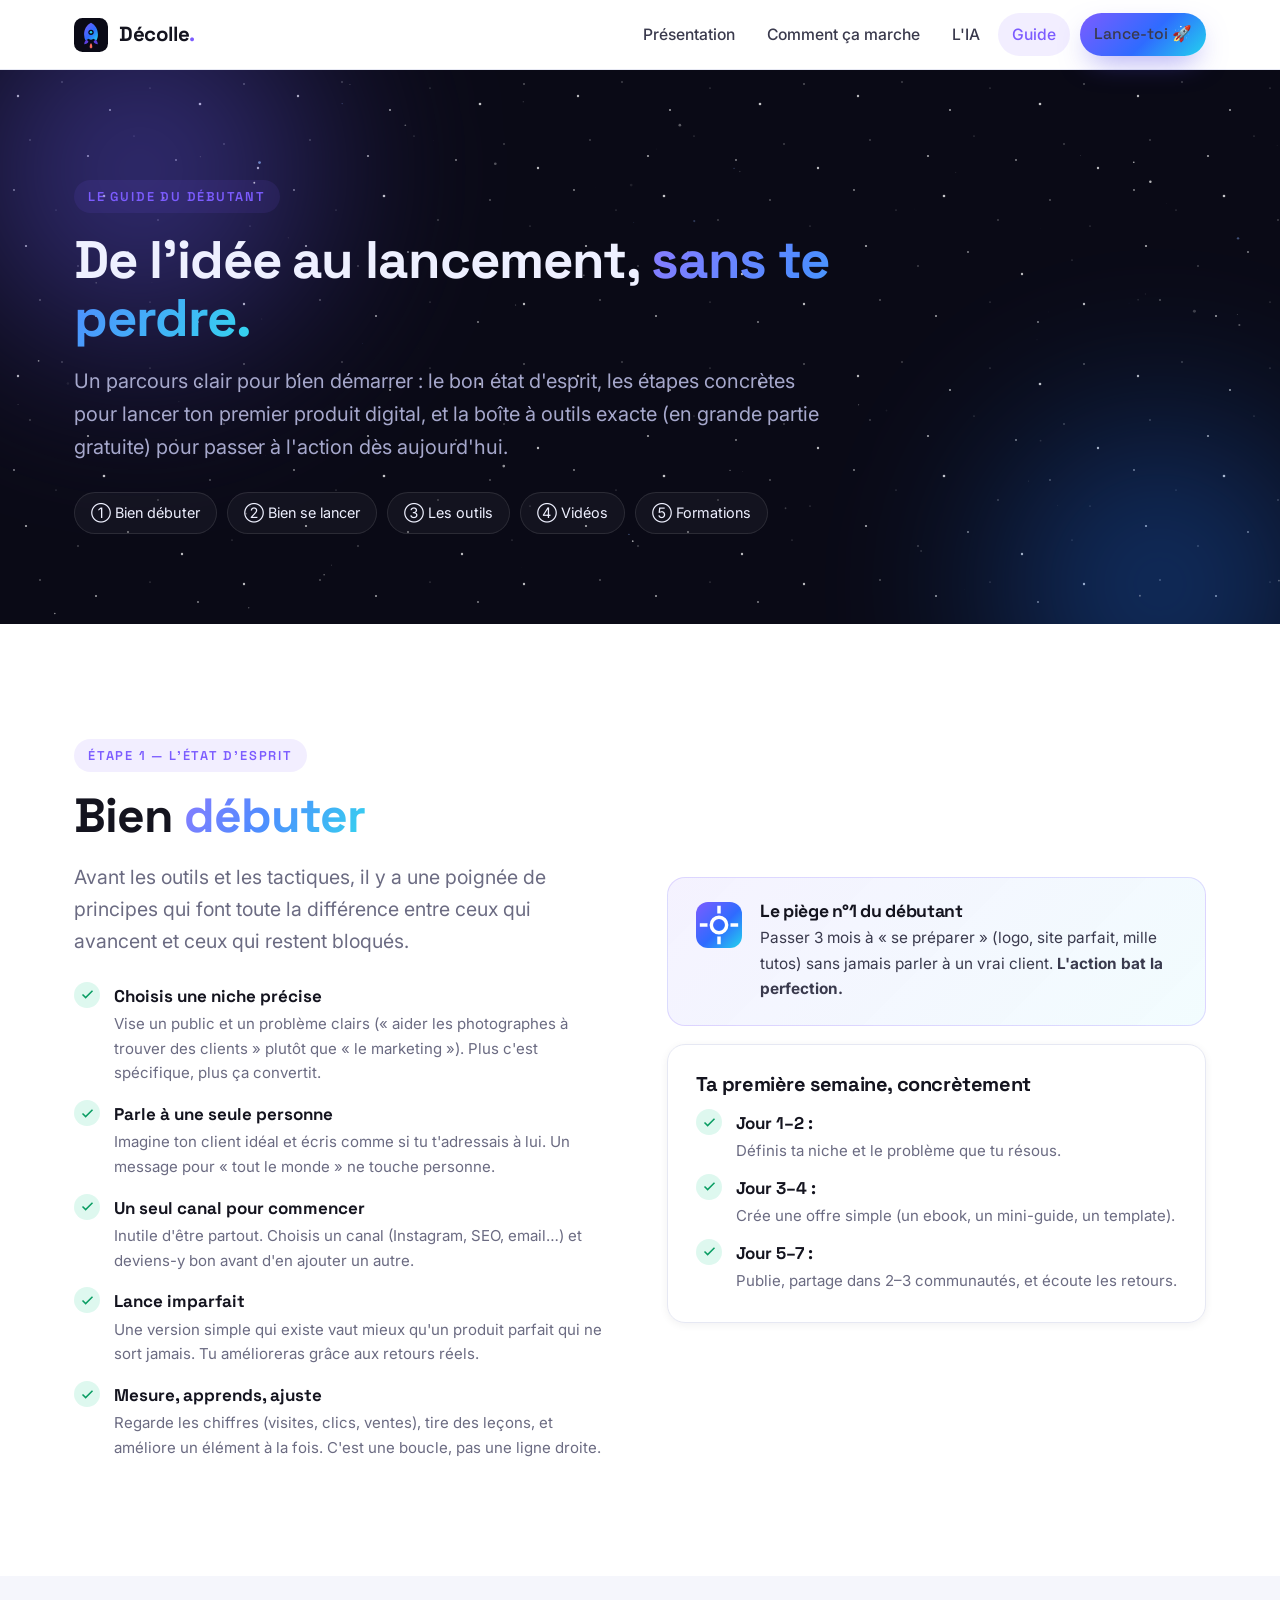
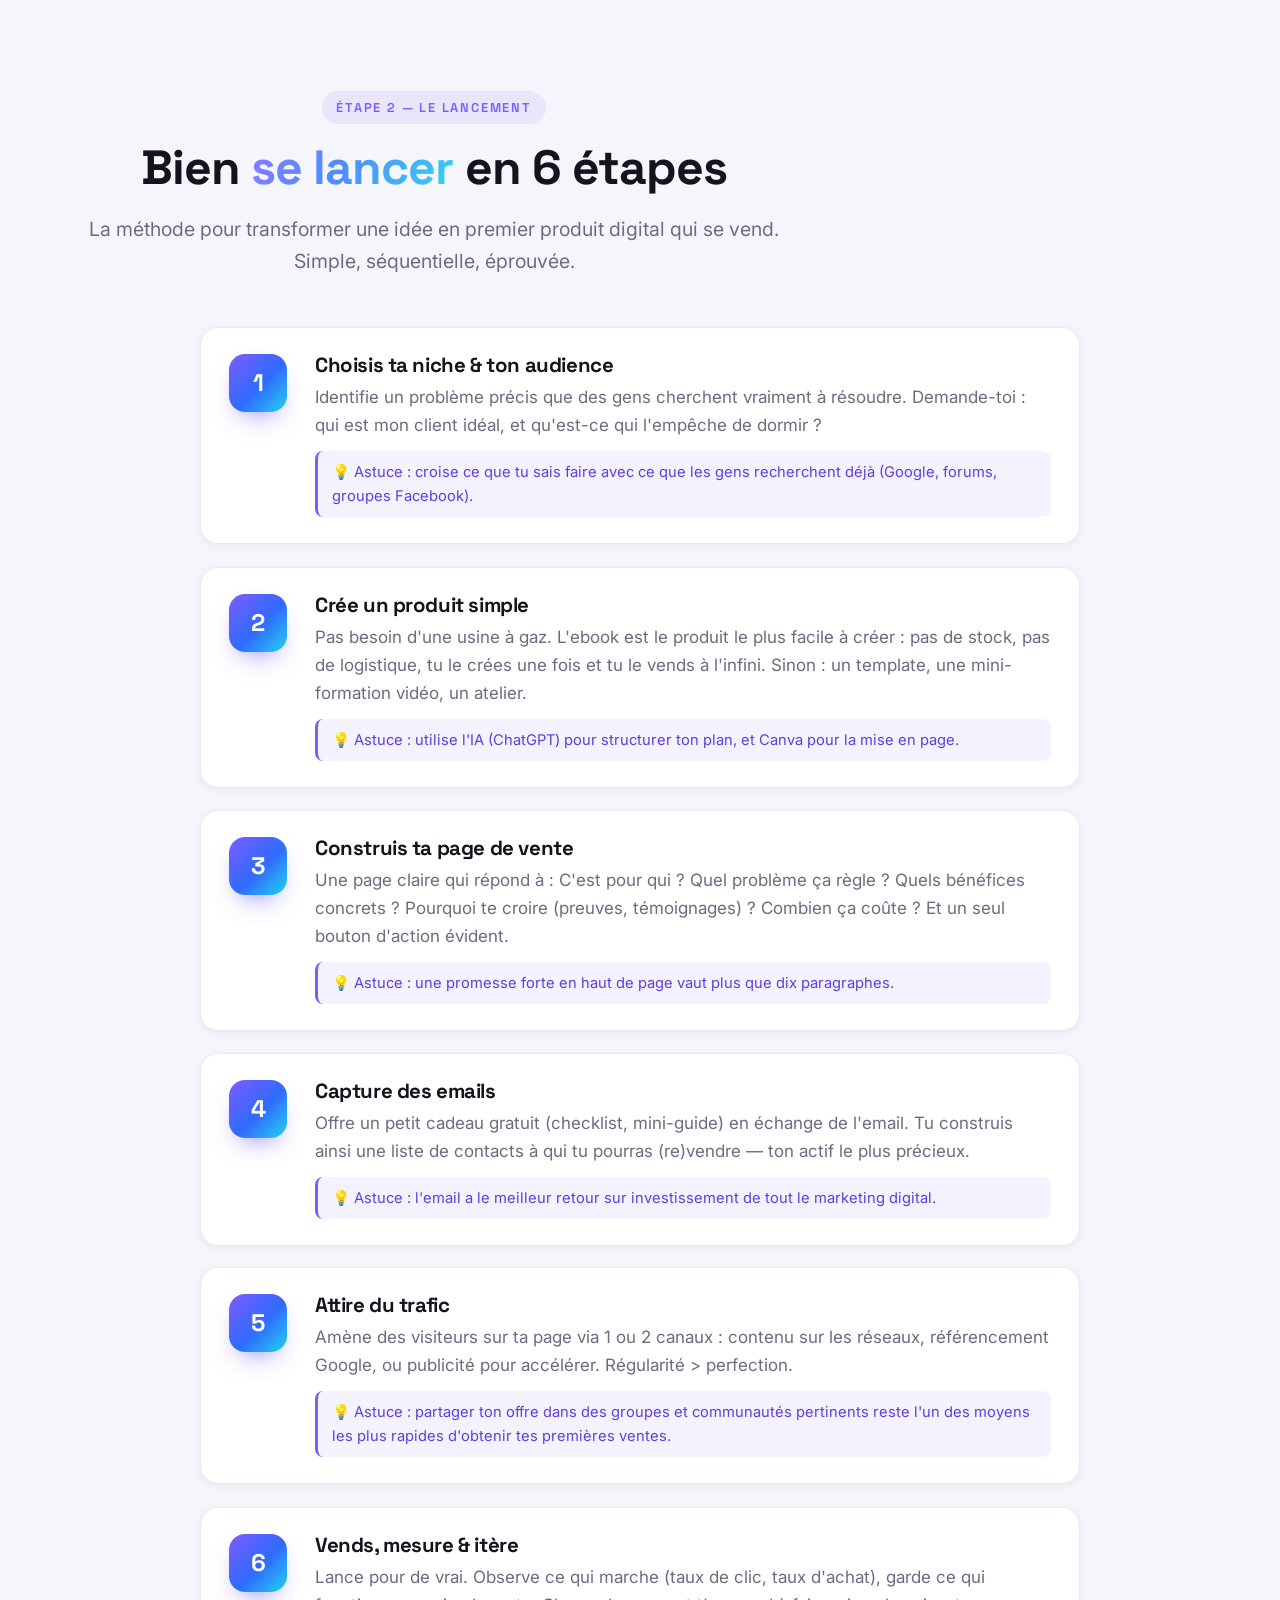
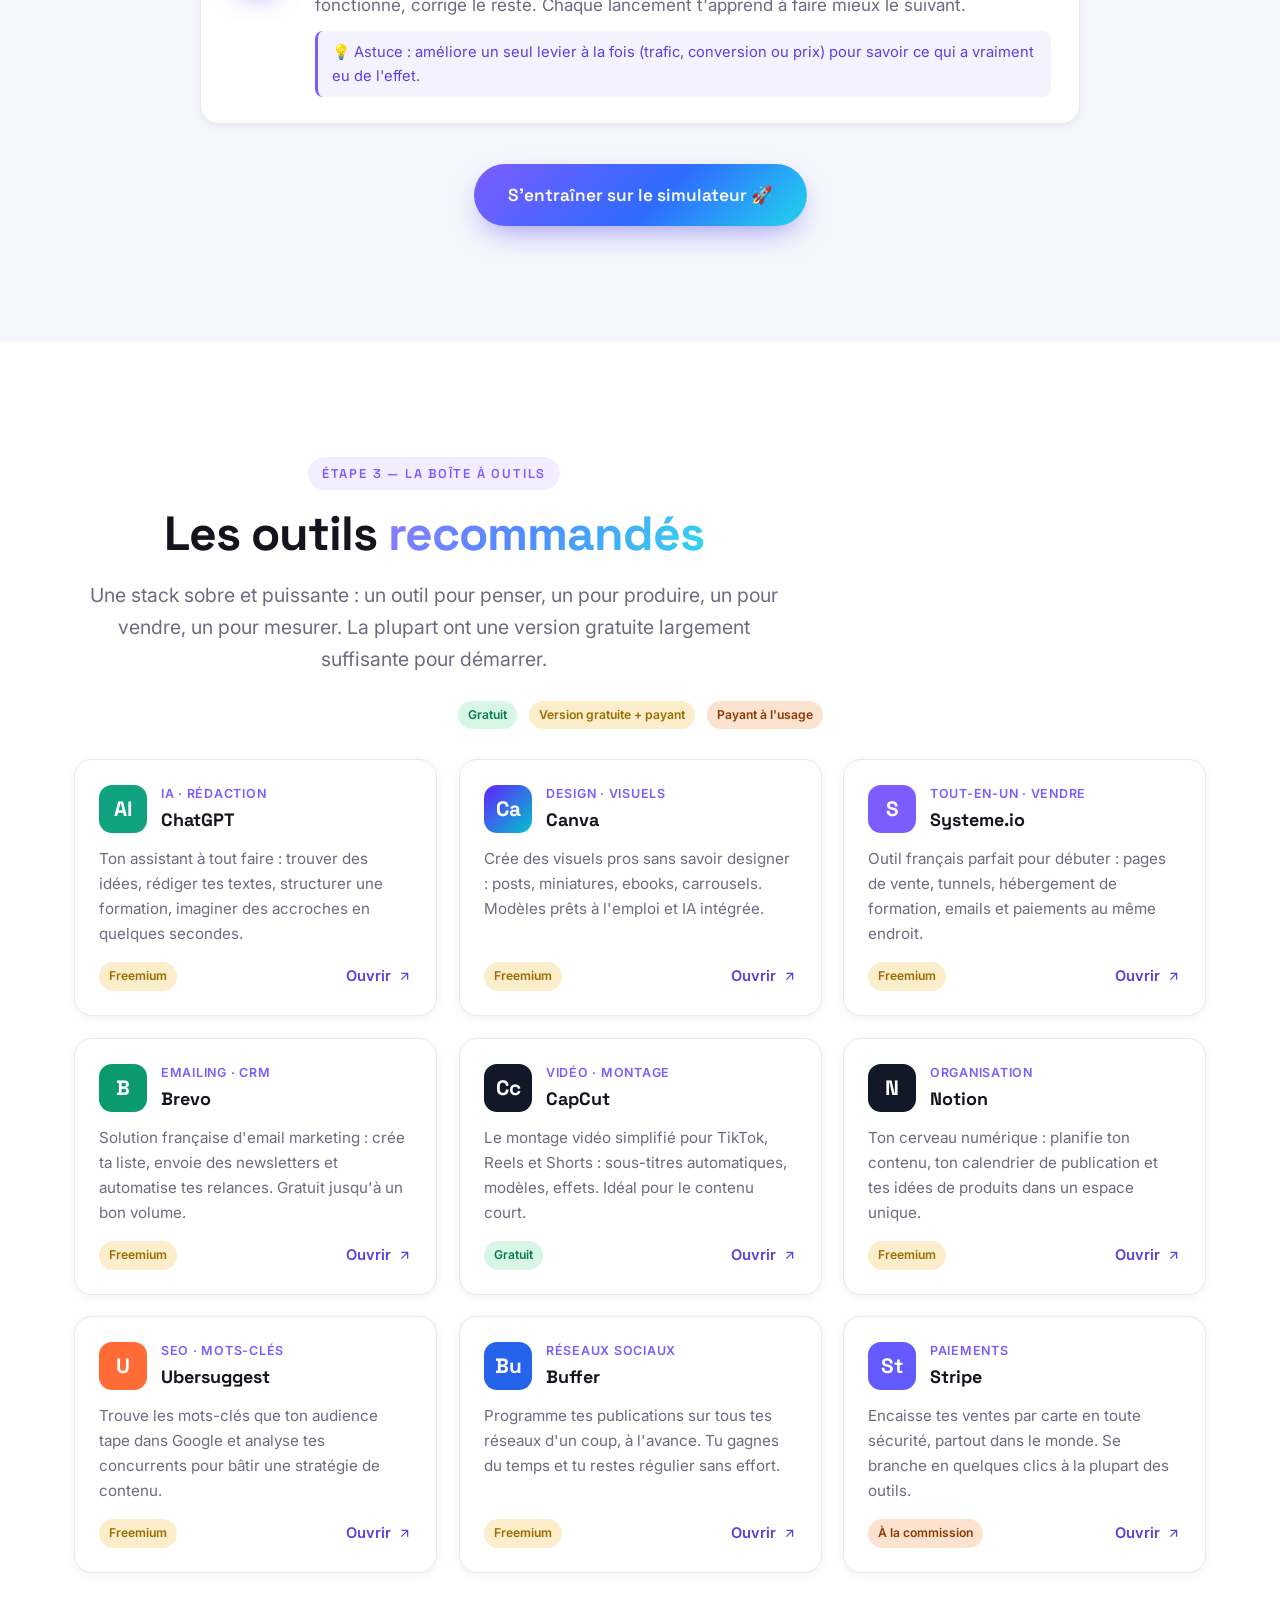
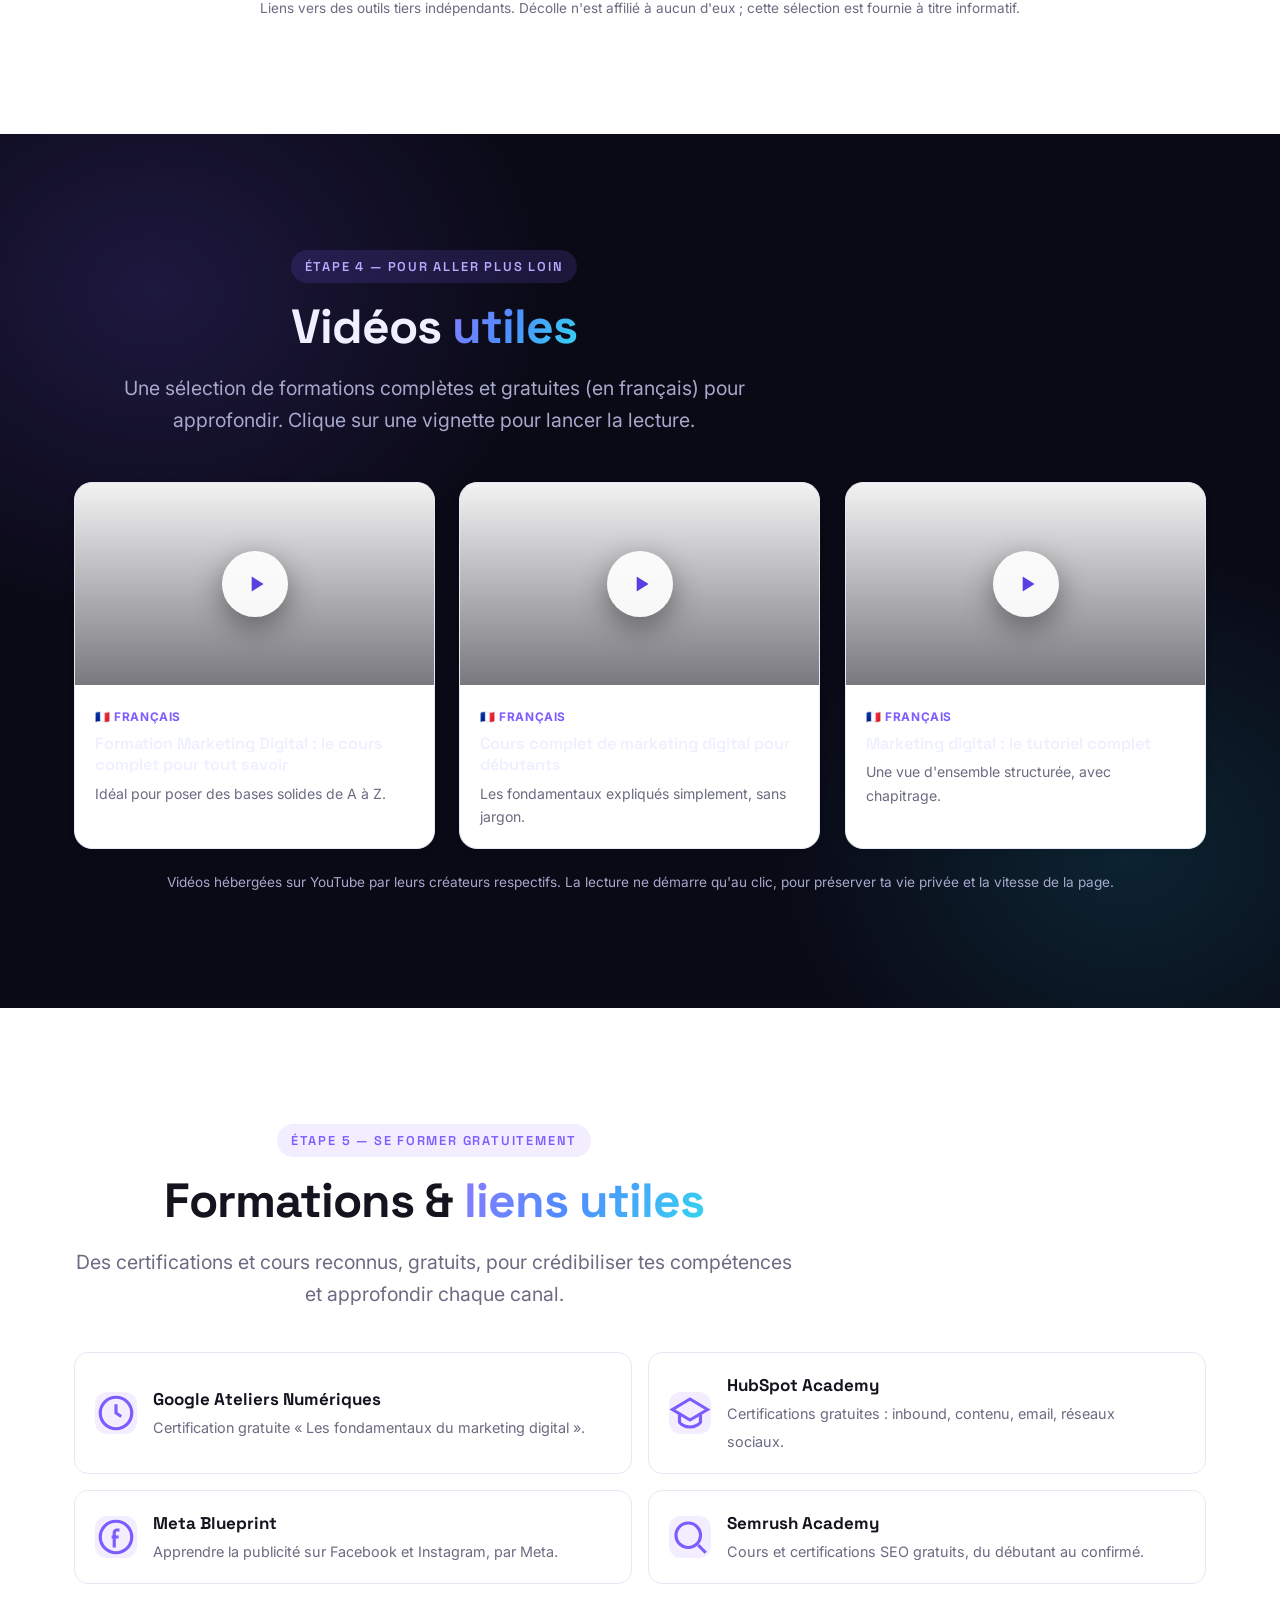
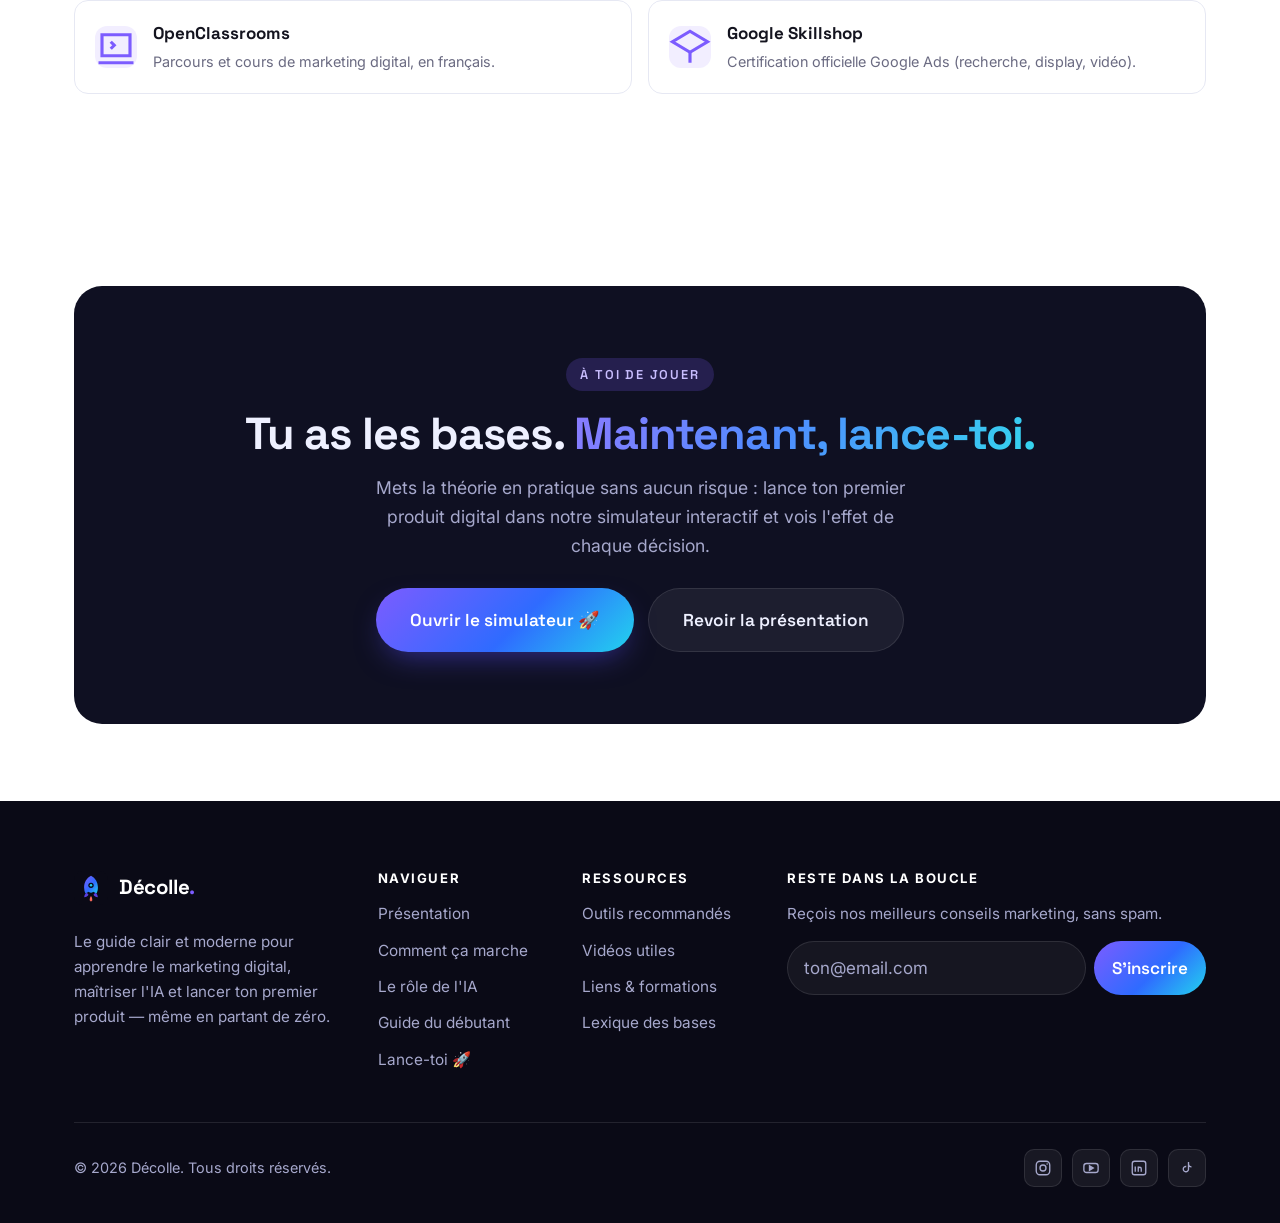
==== commit c9052af1: "Ajout d'animations "wow" : transitions de page, 3D et micro-interactions Nouveaux fichiers assets/cs" ====
--- a/guide.html
+++ b/guide.html
@@ -15,8 +15,23 @@
 <link rel="preconnect" href="https://fonts.gstatic.com" crossorigin />
 <link href="https://fonts.googleapis.com/css2?family=Space+Grotesk:wght@500;600;700&family=Inter:wght@400;500;600&display=swap" rel="stylesheet" />
 <link rel="stylesheet" href="assets/css/style.css" />
+<link rel="stylesheet" href="assets/css/fx.css" />
 </head>
 <body>
+
+<!-- Overlay de transition entre les pages -->
+<div class="pt" id="pt" aria-hidden="true">
+  <div class="pt__warp"><i style="--a:0deg"></i><i style="--a:30deg"></i><i style="--a:60deg"></i><i style="--a:90deg"></i><i style="--a:120deg"></i><i style="--a:150deg"></i><i style="--a:180deg"></i><i style="--a:210deg"></i><i style="--a:240deg"></i><i style="--a:270deg"></i><i style="--a:300deg"></i><i style="--a:330deg"></i></div>
+  <svg class="pt__rocket" viewBox="0 0 100 150" xmlns="http://www.w3.org/2000/svg">
+    <defs><linearGradient id="ptrk" x1="0" y1="0" x2="1" y2="1"><stop offset="0" stop-color="#b9acff"/><stop offset=".5" stop-color="#7c5cff"/><stop offset="1" stop-color="#2f6bff"/></linearGradient></defs>
+    <path d="M50 6c16 9 24 24 24 42 0 13-3 24-8 33a11 11 0 0 1-32 0c-5-9-8-20-8-33C26 30 34 15 50 6Z" fill="url(#ptrk)"/>
+    <circle cx="50" cy="46" r="10" fill="#0a0a16"/><circle cx="50" cy="46" r="5" fill="#22d3ee"/>
+    <path d="M30 84c-9 3-15 12-15 24 9-2 15-6 19-13Z" fill="#5b3fe0"/>
+    <path d="M70 84c9 3 15 12 15 24-9-2-15-6-19-13Z" fill="#5b3fe0"/>
+    <path d="M40 108c4 6 6 14 4 24-2-2-4-3-4-3s-2 1-4 3c-2-10 0-18 4-24Z" fill="#ff6b5d"/>
+  </svg>
+  <div class="pt__label">Décolle<span class="dot">.</span></div>
+</div>
 
 <!-- ================= NAV ================= -->
 <header class="nav" id="top">
@@ -393,5 +408,6 @@
 </footer>
 
 <script src="assets/js/main.js"></script>
+<script src="assets/js/fx.js"></script>
 </body>
 </html>
--- a/assets/css/fx.css
+++ b/assets/css/fx.css
@@ -0,0 +1,178 @@
+/* =====================================================================
+   Décolle — FX : transitions de page, 3D, micro-interactions
+   Chargé après style.css sur toutes les pages. Aucune dépendance.
+   Tous les effets dégradent proprement (et respectent reduced-motion).
+   ===================================================================== */
+
+/* ------------------------------------------------------------------ */
+/* 1. Transition de page ("décollage")                                */
+/* ------------------------------------------------------------------ */
+.pt {
+  position: fixed; inset: 0; z-index: 9999; pointer-events: none;
+  display: grid; place-items: center; overflow: hidden;
+  background:
+    radial-gradient(120% 90% at 50% -10%, #221a52 0%, #0c0b1c 55%, #07060f 100%);
+  transform: translateY(0);
+  animation: ptUp .9s cubic-bezier(.7,.02,.32,1) .12s forwards;
+}
+.pt.is-cover { animation: ptDown .5s cubic-bezier(.7,.02,.32,1) forwards; pointer-events: all; }
+@keyframes ptUp   { from { transform: translateY(0); }     to { transform: translateY(-101%); } }
+@keyframes ptDown { from { transform: translateY(-101%); } to { transform: translateY(0); } }
+
+.pt__rocket { width: clamp(70px, 12vw, 104px); filter: drop-shadow(0 16px 30px rgba(124,92,255,.7)); animation: ptRocket .9s cubic-bezier(.7,.02,.32,1) forwards; }
+@keyframes ptRocket { 0% { transform: translateY(60px) scale(.85); opacity: 0; } 22% { opacity: 1; } 100% { transform: translateY(-58vh) scale(.4); opacity: 0; } }
+
+.pt__label { position: absolute; bottom: 16%; font-family: var(--font-head); font-weight: 700; font-size: 1.4rem; color: #fff; letter-spacing: -.02em; opacity: 0; animation: ptLabel .9s ease forwards; }
+.pt__label .dot { color: var(--cyan); }
+@keyframes ptLabel { 0%,60% { opacity: 0; } 75% { opacity: .9; } 100% { opacity: 0; } }
+
+/* lignes de "warp" radiales */
+.pt__warp { position: absolute; left: 50%; top: 50%; pointer-events: none; }
+.pt__warp i { position: absolute; left: 0; top: 0; width: 2px; height: 26vh; border-radius: 2px;
+  background: linear-gradient(transparent, rgba(160,180,255,.85), transparent); transform-origin: center top; opacity: 0;
+  transform: rotate(var(--a, 0deg)) translateY(0) scaleY(0);
+  animation: warp .9s ease-out forwards; }
+@keyframes warp {
+  0%   { opacity: 0; transform: rotate(var(--a,0deg)) translateY(0) scaleY(0); }
+  45%  { opacity: .9; }
+  100% { opacity: 0; transform: rotate(var(--a,0deg)) translateY(-46vh) scaleY(1.7); }
+}
+
+/* ------------------------------------------------------------------ */
+/* 2. Barre de progression de défilement                              */
+/* ------------------------------------------------------------------ */
+.scroll-prog { position: fixed; top: 0; left: 0; right: 0; height: 3px; z-index: 120; pointer-events: none; }
+.scroll-prog i { display: block; height: 100%; width: 0; background: var(--grad-brand); box-shadow: 0 0 12px rgba(124,92,255,.7); transition: width .1s linear; }
+
+/* ------------------------------------------------------------------ */
+/* 3. Révélations enrichies (override de style.css)                   */
+/* ------------------------------------------------------------------ */
+.reveal { opacity: 0; transform: translateY(36px) scale(.985); filter: blur(7px);
+  transition: opacity .8s var(--ease), transform .8s var(--ease), filter .8s var(--ease); }
+.reveal.in { opacity: 1; transform: none; filter: blur(0); }
+
+/* ------------------------------------------------------------------ */
+/* 4. Cartes 3D (inclinaison au survol — piloté par fx.js)            */
+/* ------------------------------------------------------------------ */
+.tilt { transition: transform .3s var(--ease), box-shadow .3s var(--ease); will-change: transform; }
+.tilt__shine { position: absolute; inset: 0; border-radius: inherit; pointer-events: none; opacity: 0;
+  background: radial-gradient(180px 180px at var(--gx,50%) var(--gy,0%), rgba(255,255,255,.30), transparent 60%);
+  transition: opacity .3s var(--ease); mix-blend-mode: soft-light; z-index: 2; }
+.tilt.is-tilting .tilt__shine { opacity: 1; }
+
+/* ------------------------------------------------------------------ */
+/* 5. Boutons magnétiques + brillance                                 */
+/* ------------------------------------------------------------------ */
+.btn--primary { position: relative; overflow: hidden; }
+.btn--primary::after { content: ""; position: absolute; top: 0; left: -120%; width: 60%; height: 100%;
+  background: linear-gradient(100deg, transparent, rgba(255,255,255,.45), transparent); transform: skewX(-18deg); }
+.btn--primary:hover::after { animation: sheen .8s var(--ease); }
+@keyframes sheen { to { left: 160%; } }
+.mag { transition: transform .25s var(--ease); }
+
+/* ------------------------------------------------------------------ */
+/* 6. Aurores animées dans les sections sombres                       */
+/* ------------------------------------------------------------------ */
+.section--space { isolation: isolate; }
+.section--space::before { content: ""; position: absolute; inset: 0; pointer-events: none; z-index: 0; opacity: .8;
+  background:
+    radial-gradient(45% 55% at 12% 18%, rgba(124,92,255,.22), transparent 70%),
+    radial-gradient(40% 50% at 88% 82%, rgba(34,211,238,.16), transparent 70%);
+  animation: aurora 18s ease-in-out infinite alternate; }
+@keyframes aurora { 0% { transform: translate3d(-3%, -2%, 0) scale(1); } 100% { transform: translate3d(4%, 3%, 0) scale(1.12); } }
+.section--space > .container { position: relative; z-index: 1; }
+
+/* ------------------------------------------------------------------ */
+/* 7. Champ d'étoiles interactif (canvas, posé par fx.js)             */
+/* ------------------------------------------------------------------ */
+.starfield { position: absolute; inset: 0; width: 100%; height: 100%; pointer-events: none; z-index: 0; }
+
+/* lueur qui suit la souris dans le hero */
+.hero__spot { position: absolute; width: 540px; height: 540px; border-radius: 50%; pointer-events: none; z-index: 0;
+  background: radial-gradient(circle, rgba(124,92,255,.18), transparent 60%); transform: translate(-50%, -50%);
+  left: 50%; top: 40%; transition: left .3s ease-out, top .3s ease-out; mix-blend-mode: screen; }
+
+/* ------------------------------------------------------------------ */
+/* 8. Scène 3D du hero (planète + anneaux + lunes)                    */
+/* ------------------------------------------------------------------ */
+.scene { position: relative; width: min(440px, 94%); aspect-ratio: 1; margin: auto; perspective: 1100px; }
+.scene__tilt { position: absolute; inset: 0; transform-style: preserve-3d;
+  transform: rotateX(var(--ry, 0deg)) rotateY(var(--rx, 0deg)); transition: transform .25s ease-out; }
+.scene__spin { position: absolute; inset: 0; transform-style: preserve-3d; animation: sceneSpin 16s ease-in-out infinite; }
+@keyframes sceneSpin {
+  0%, 100% { transform: rotateY(-11deg) rotateX(3deg); }
+  50%      { transform: rotateY(11deg)  rotateX(-3deg); }
+}
+
+/* halo derrière la scène */
+.scene__glow { position: absolute; left: 50%; top: 50%; width: 78%; height: 78%; transform: translate(-50%,-50%);
+  border-radius: 50%; background: radial-gradient(circle, rgba(124,92,255,.55), rgba(47,107,255,.18) 45%, transparent 70%);
+  filter: blur(26px); z-index: -1; animation: pulseGlow 6s ease-in-out infinite; }
+@keyframes pulseGlow { 0%,100% { opacity: .8; transform: translate(-50%,-50%) scale(1); } 50% { opacity: 1; transform: translate(-50%,-50%) scale(1.08); } }
+
+/* la planète */
+.planet { position: absolute; left: 27%; top: 27%; width: 46%; aspect-ratio: 1; border-radius: 50%;
+  background:
+    radial-gradient(circle at 33% 28%, #cabfff 0%, #8b75ff 26%, #6b54f0 48%, #3f2fae 72%, #241a6b 100%);
+  box-shadow:
+    inset -16px -20px 46px rgba(5,4,20,.6),
+    inset 12px 14px 30px rgba(200,210,255,.32),
+    0 0 60px rgba(124,92,255,.5);
+  overflow: hidden; transform: translateZ(2px); }
+/* bandes / "rotation" de surface */
+.planet::before { content: ""; position: absolute; inset: -20% -10%;
+  background:
+    radial-gradient(40% 22% at 30% 35%, rgba(180,200,255,.30), transparent 60%),
+    radial-gradient(50% 26% at 70% 70%, rgba(60,40,140,.6), transparent 60%),
+    repeating-linear-gradient(8deg, rgba(255,255,255,.05) 0 8px, transparent 8px 22px);
+  animation: planetRoll 22s linear infinite; }
+@keyframes planetRoll { to { transform: translateX(-40%); } }
+/* reflet spéculaire */
+.planet__spot { position: absolute; left: 22%; top: 18%; width: 26%; height: 22%; border-radius: 50%;
+  background: radial-gradient(circle, rgba(255,255,255,.85), transparent 70%); filter: blur(2px); }
+
+/* anneaux */
+.ring { position: absolute; left: 50%; top: 50%; width: 86%; aspect-ratio: 1; border-radius: 50%;
+  transform: translate(-50%,-50%) rotateX(75deg); }
+.ring--1 { border: 3px solid rgba(124,92,255,.5); box-shadow: 0 0 26px rgba(124,92,255,.45), inset 0 0 20px rgba(124,92,255,.3); }
+.ring--2 { width: 102%; border: 2px dashed rgba(34,211,238,.45); transform: translate(-50%,-50%) rotateX(75deg) rotateZ(18deg); }
+
+/* lunes en orbite */
+.orbit3d { position: absolute; left: 50%; top: 50%; width: 90%; aspect-ratio: 1;
+  transform: translate(-50%,-50%) rotateX(75deg); transform-style: preserve-3d; }
+.orbit3d--1 { animation: orbitSpin 9s linear infinite; }
+.orbit3d--2 { width: 112%; animation: orbitSpin 15s linear infinite reverse; }
+@keyframes orbitSpin { to { transform: translate(-50%,-50%) rotateX(75deg) rotateZ(360deg); } }
+.moon { position: absolute; top: -10px; left: 50%; width: 20px; height: 20px; margin-left: -10px; border-radius: 50%;
+  background: radial-gradient(circle at 35% 30%, #ffffff, #b9c4e8 60%, #8794bf);
+  box-shadow: 0 0 16px rgba(200,215,255,.7); transform: rotateX(-75deg); }
+.moon--2 { width: 14px; height: 14px; margin-left: -7px; top: -7px;
+  background: radial-gradient(circle at 35% 30%, #d8fbff, #56d6ee 60%, #22a7c4); box-shadow: 0 0 16px rgba(34,211,238,.7); }
+
+/* la fusée flotte devant la scène */
+.rocket-3d { position: absolute; left: 50%; top: 50%; width: 26%; transform: translate(-50%,-52%) translateZ(80px);
+  filter: drop-shadow(0 22px 30px rgba(124,92,255,.55)); animation: bob 5s var(--ease) infinite; z-index: 5; }
+
+/* ------------------------------------------------------------------ */
+/* 9. Petites finitions                                               */
+/* ------------------------------------------------------------------ */
+.icon-badge { transition: transform .35s var(--ease); }
+.card:hover .icon-badge, .channel:hover .channel__ico { transform: translateY(-3px) rotate(-4deg) scale(1.06); }
+.brand__mark { transition: transform .5s var(--ease); }
+.brand:hover .brand__mark { transform: rotate(-12deg) scale(1.08); }
+
+/* ------------------------------------------------------------------ */
+/* 10. Respect de prefers-reduced-motion                              */
+/* ------------------------------------------------------------------ */
+@media (prefers-reduced-motion: reduce) {
+  .pt { animation: none !important; transform: translateY(-101%) !important; }
+  .pt__rocket, .pt__label, .pt__warp i { animation: none !important; opacity: 0 !important; }
+  .scene__spin, .orbit3d, .planet::before, .scene__glow, .section--space::before { animation: none !important; }
+  .reveal { transition: opacity .4s ease; transform: none; filter: none; }
+  .tilt { transition: none !important; }
+}
+
+@media (max-width: 760px) {
+  .scene { width: min(340px, 86%); }
+  .hero__spot { display: none; }
+}
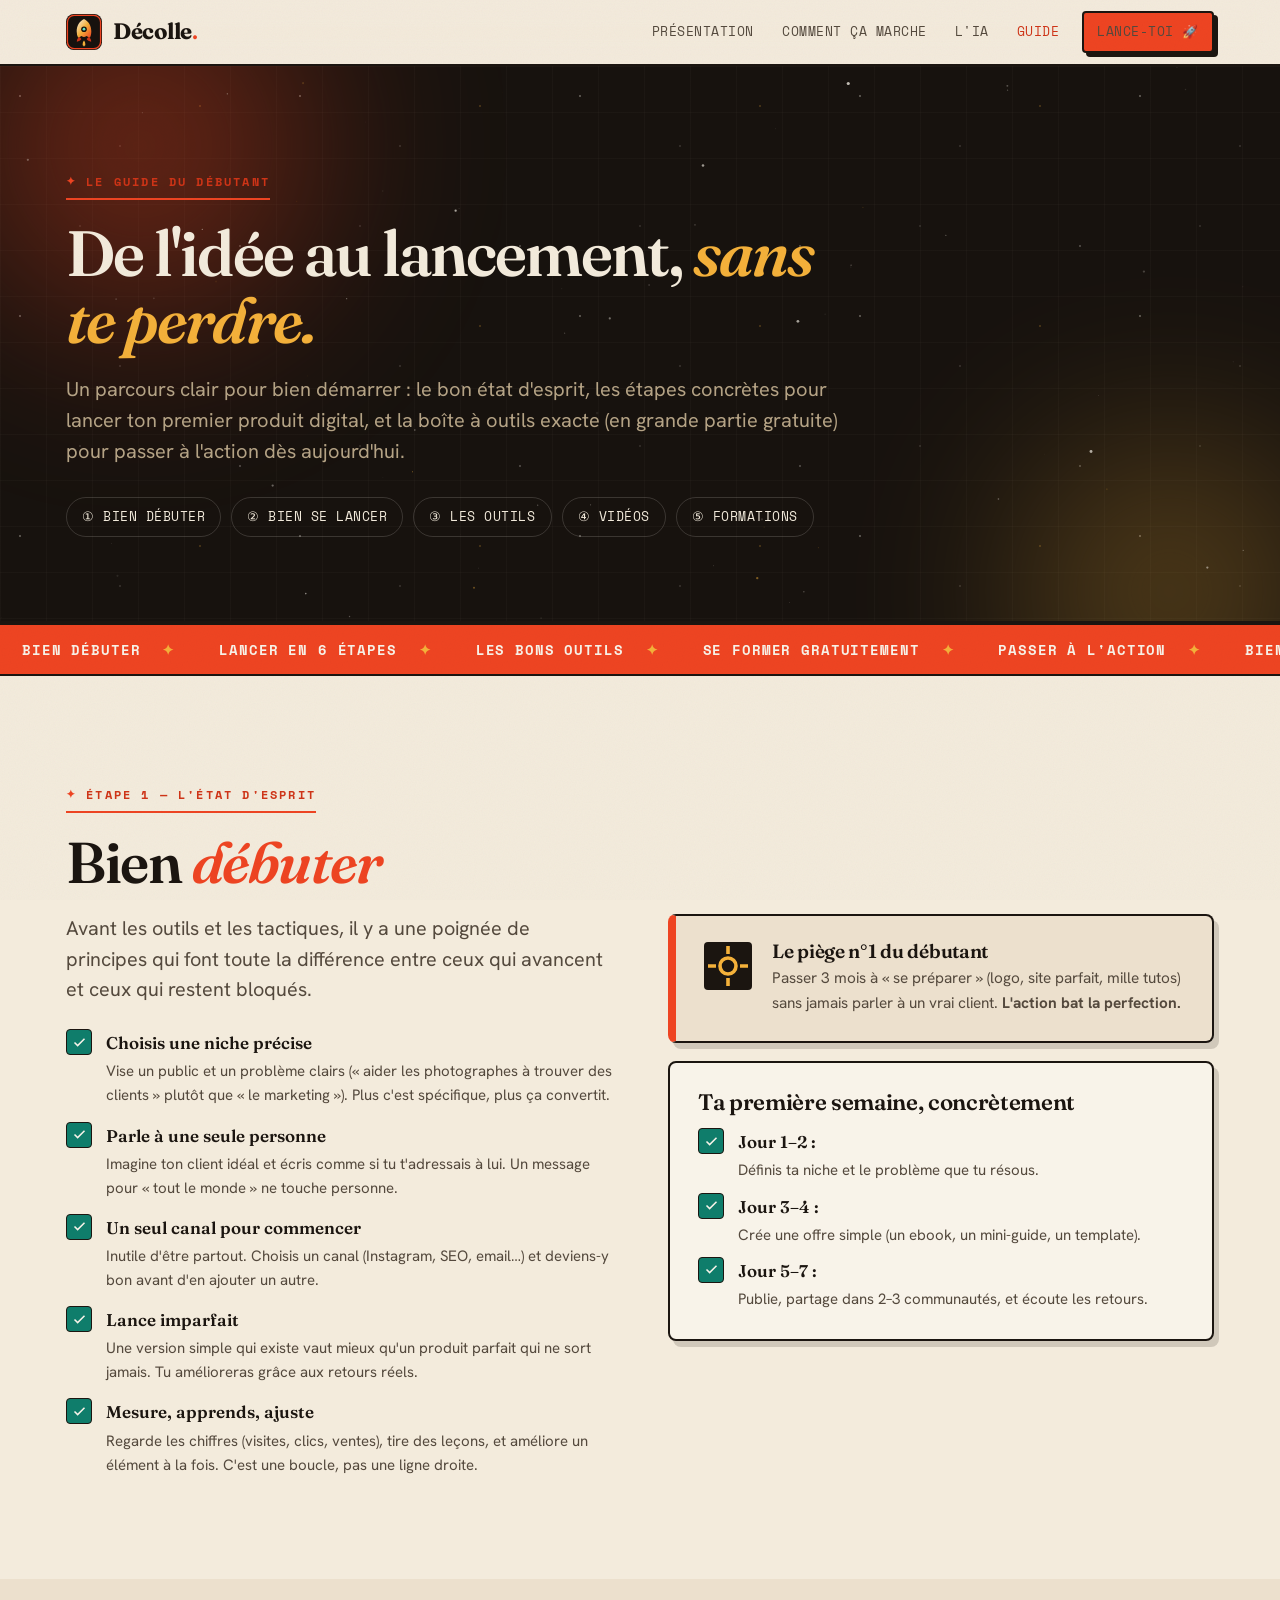
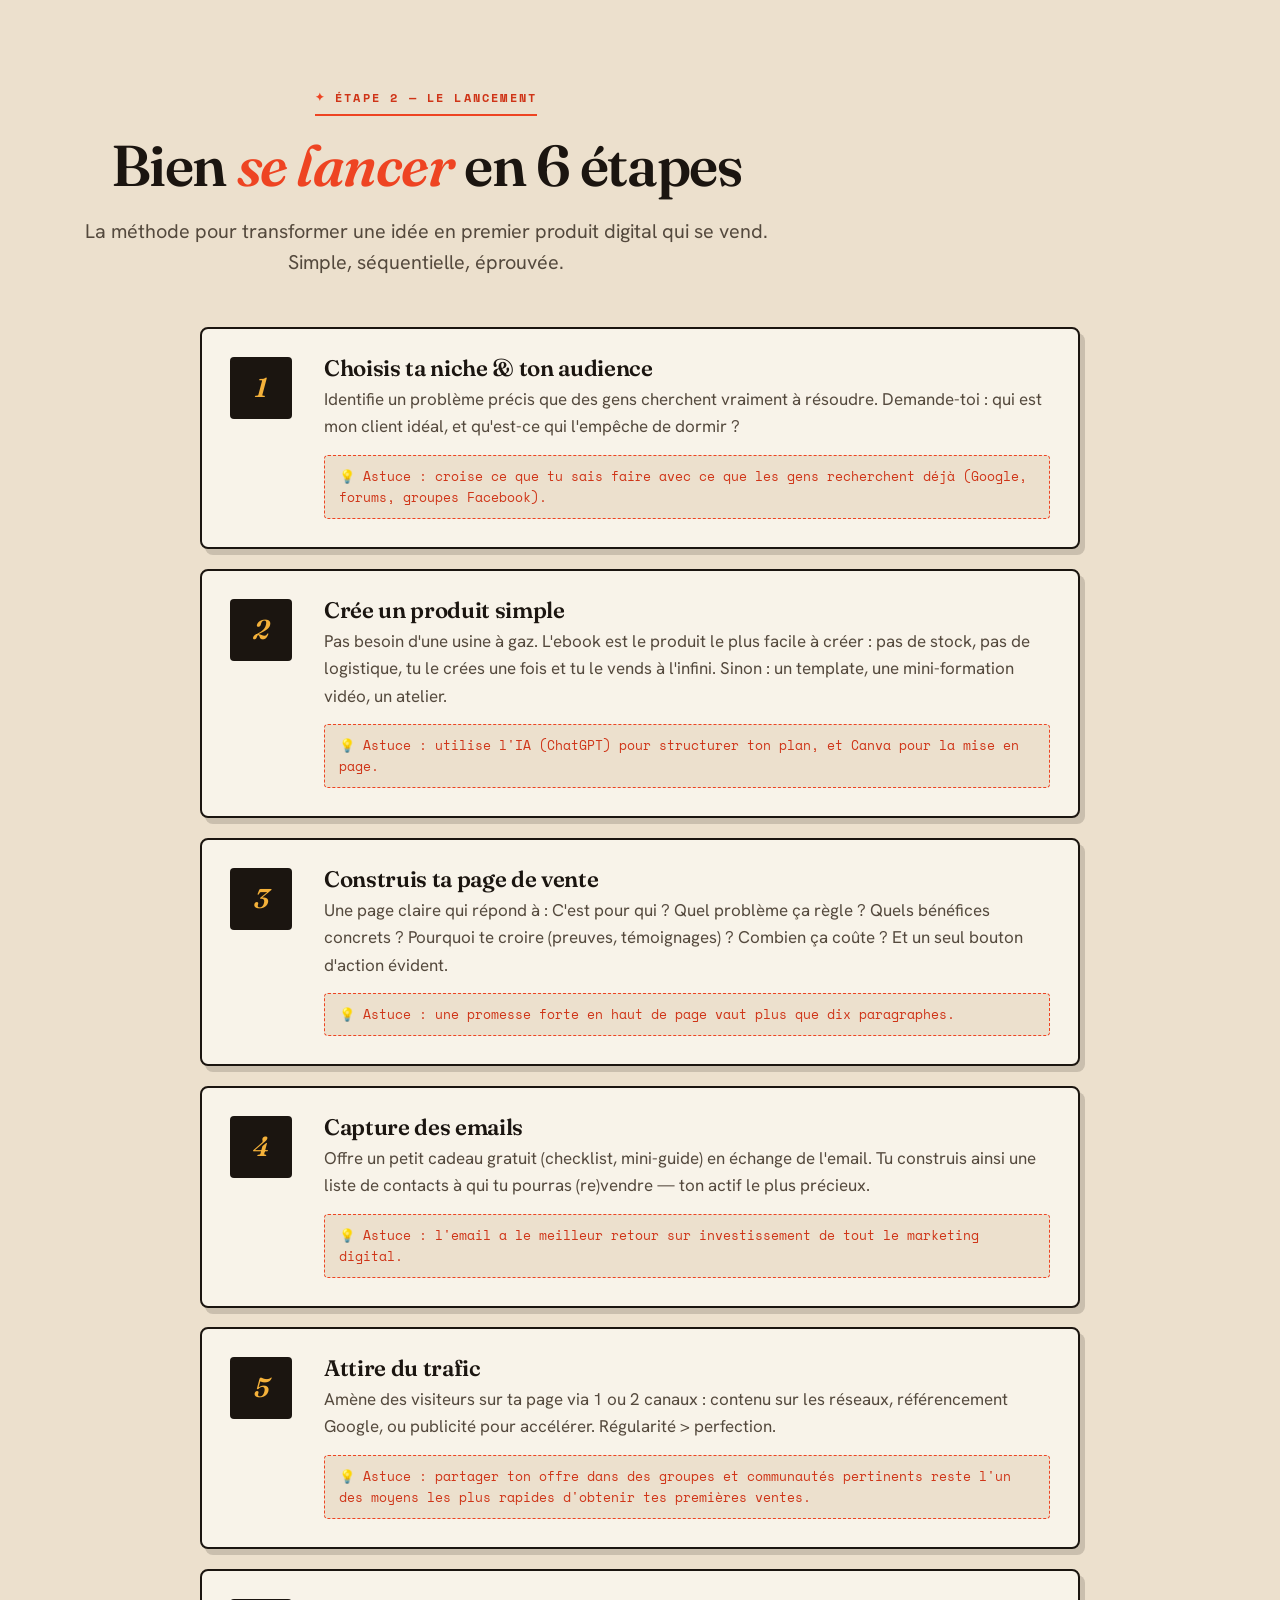
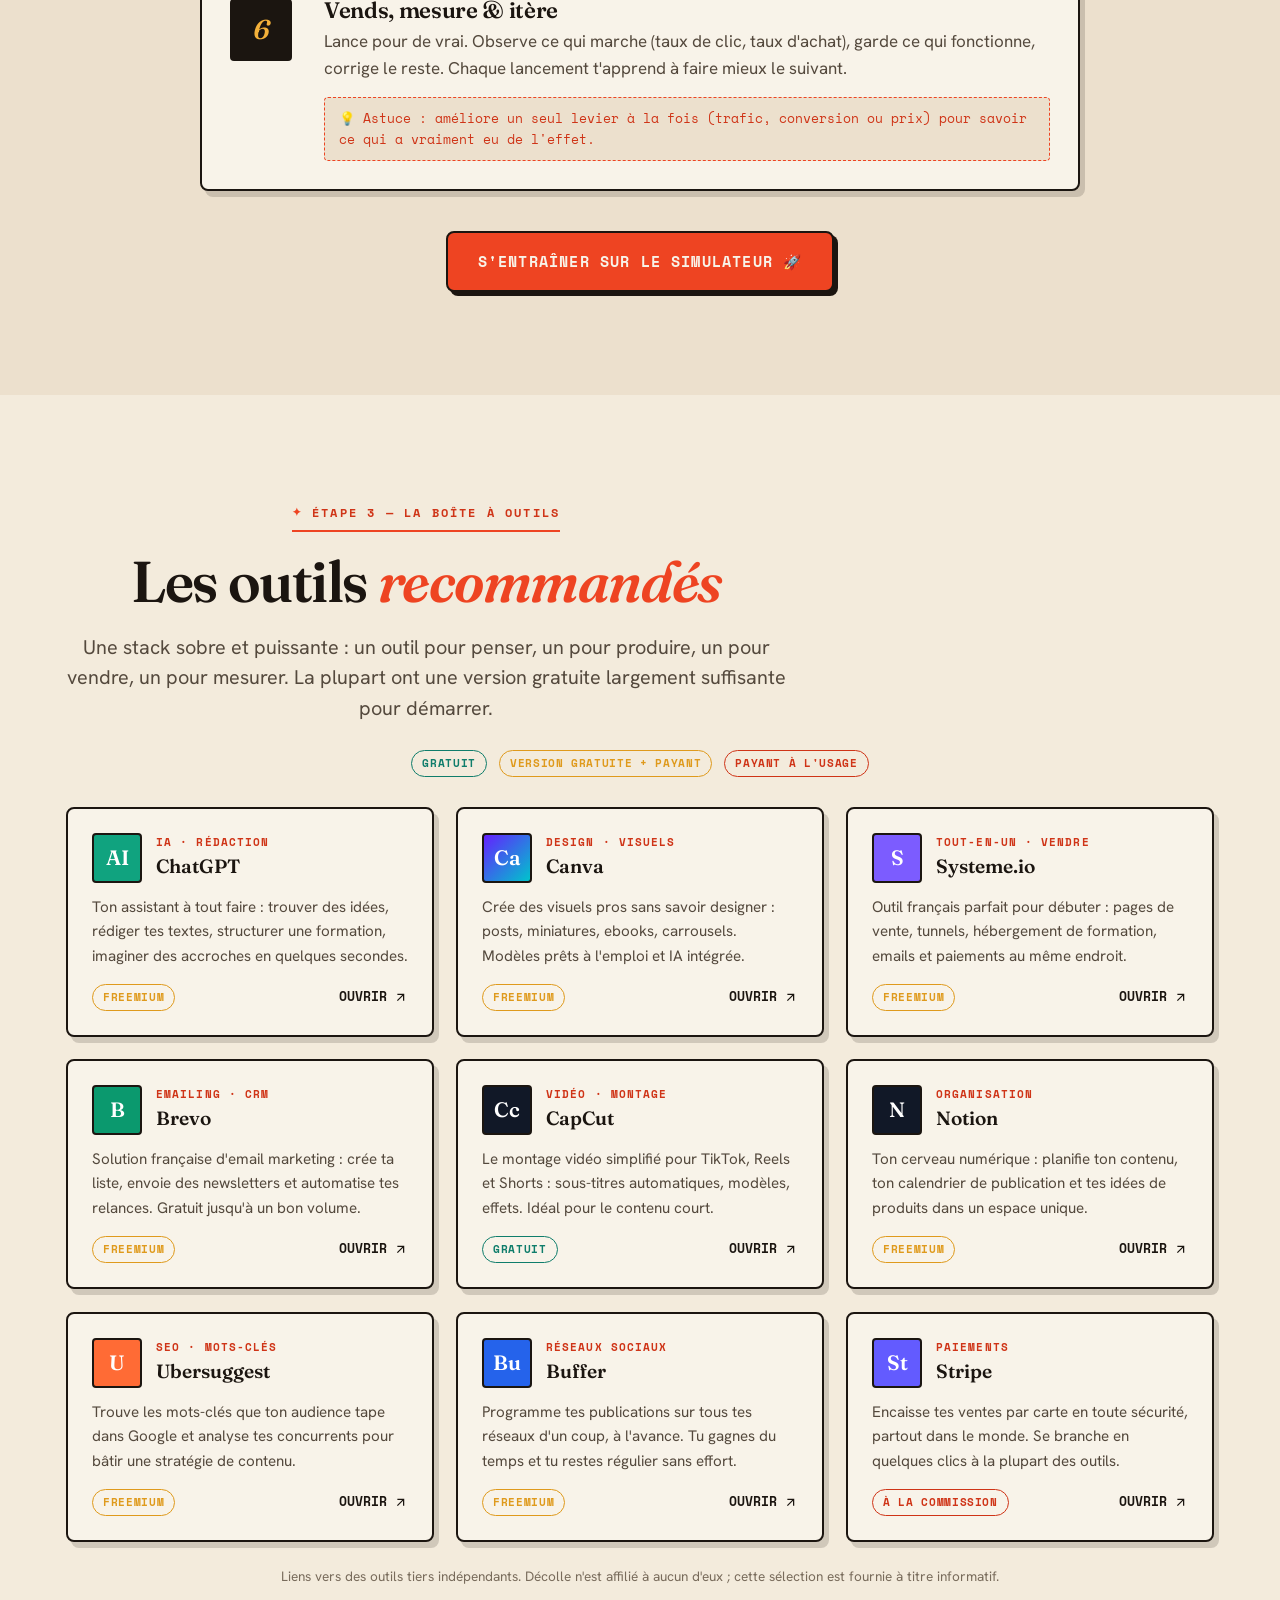
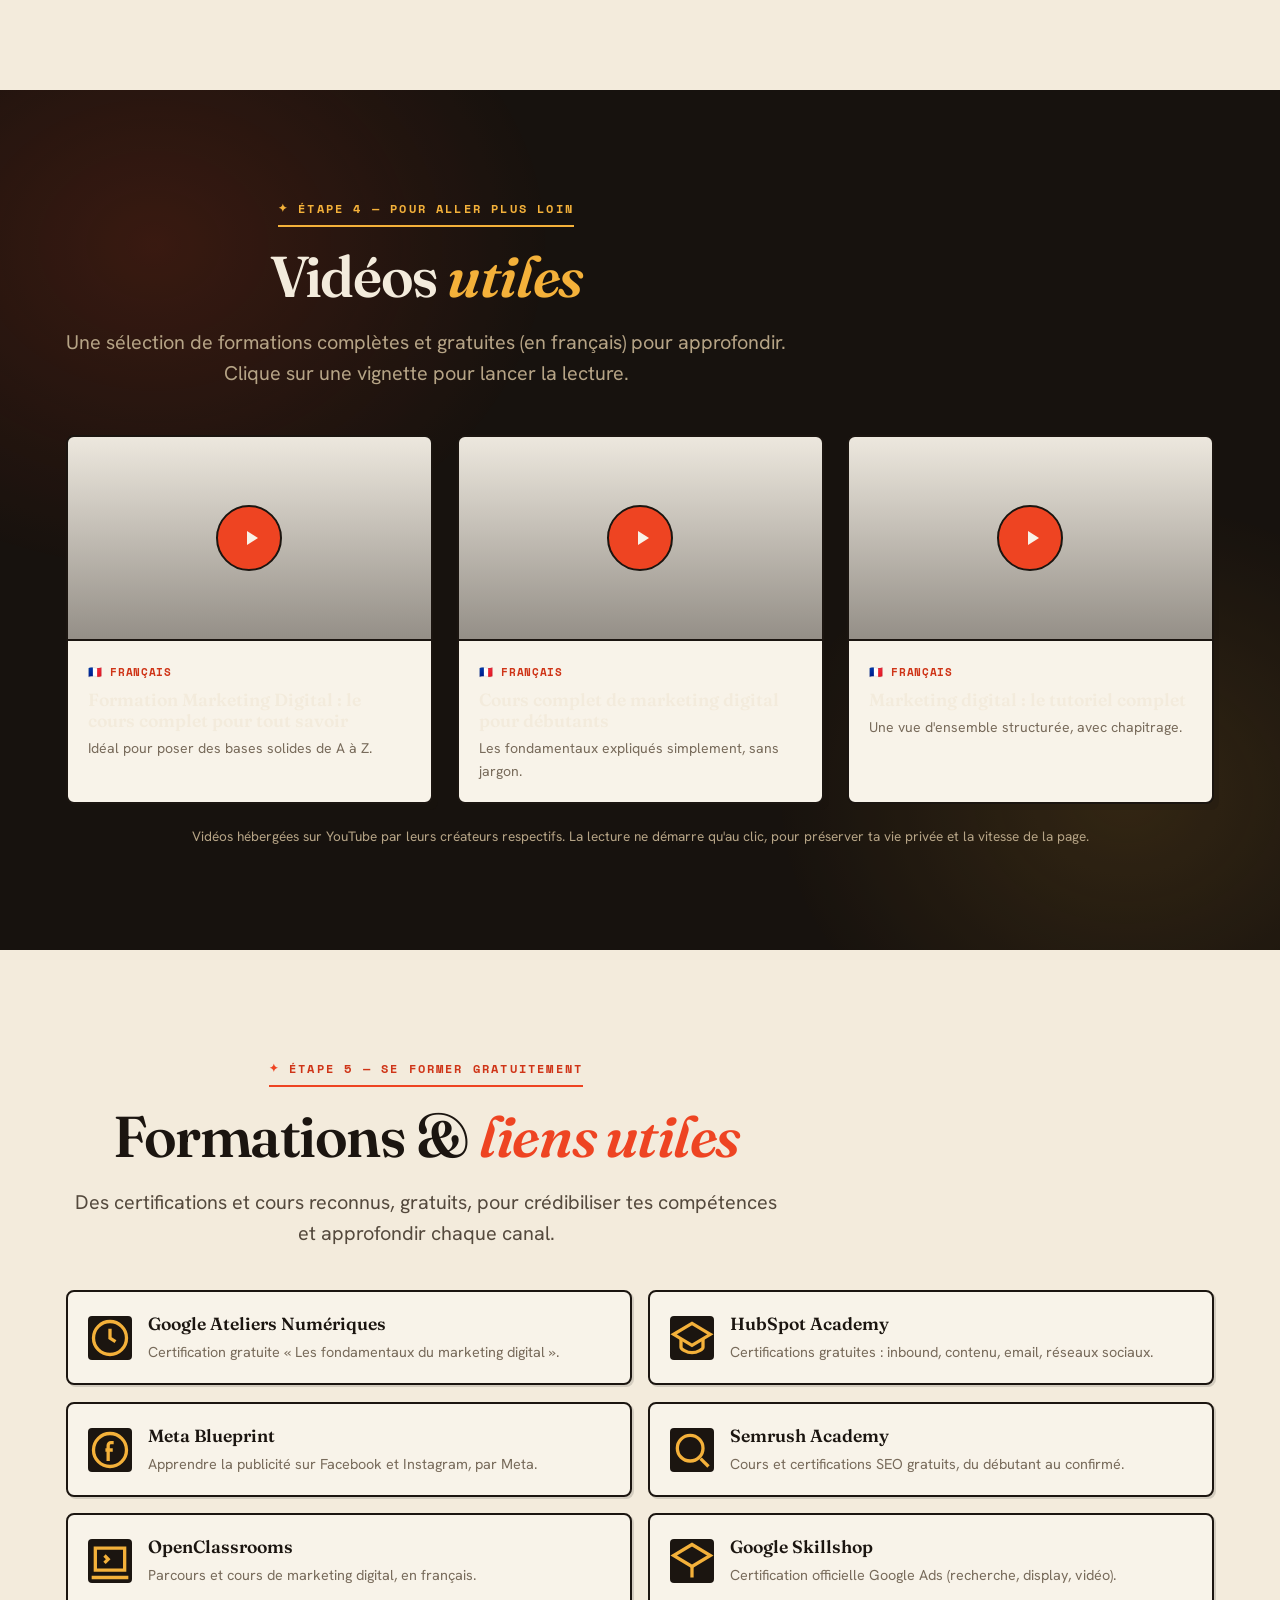
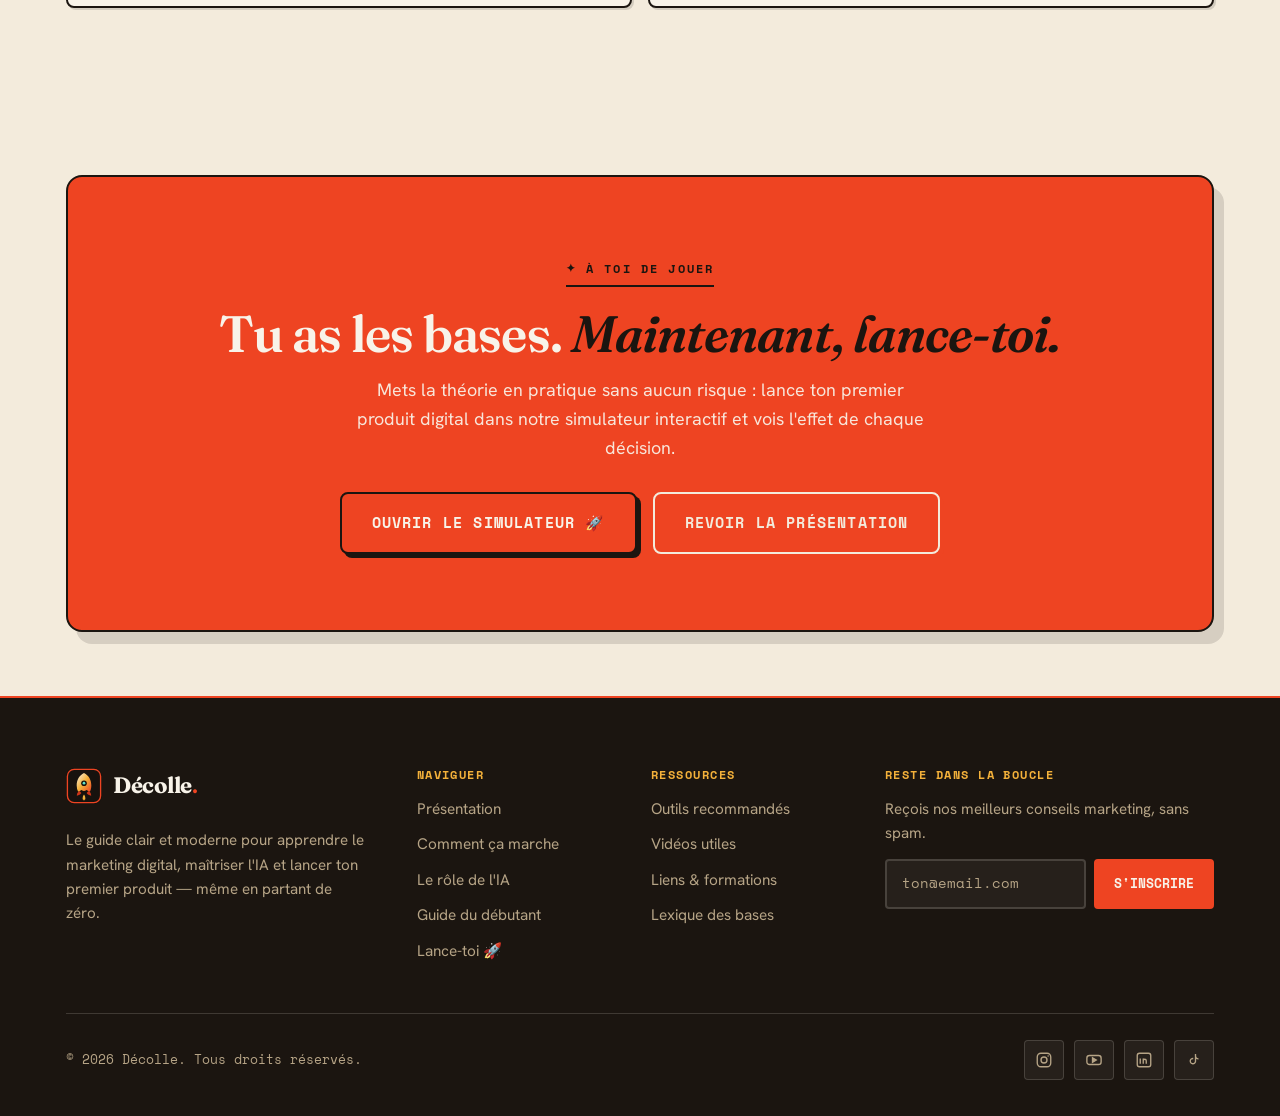
==== commit ea6c0a18: "Refonte visuelle complète : direction "Mission Control" (éditorial rétro-futuriste) Application du s" ====
--- a/guide.html
+++ b/guide.html
@@ -5,7 +5,7 @@
 <meta name="viewport" content="width=device-width, initial-scale=1.0" />
 <title>Guide du débutant — Décolle | Bien débuter, se lancer & les outils</title>
 <meta name="description" content="Le guide complet pour débuter en marketing digital : l'état d'esprit, les 6 étapes pour lancer ton premier produit, les meilleurs outils (gratuits et IA), des vidéos et formations utiles." />
-<meta name="theme-color" content="#0a0a16" />
+<meta name="theme-color" content="#17120e" />
 <link rel="icon" href="assets/img/favicon.svg" type="image/svg+xml" />
 <meta property="og:type" content="article" />
 <meta property="og:title" content="Guide du débutant — Décolle" />
@@ -13,7 +13,7 @@
 
 <link rel="preconnect" href="https://fonts.googleapis.com" />
 <link rel="preconnect" href="https://fonts.gstatic.com" crossorigin />
-<link href="https://fonts.googleapis.com/css2?family=Space+Grotesk:wght@500;600;700&family=Inter:wght@400;500;600&display=swap" rel="stylesheet" />
+<link href="https://fonts.googleapis.com/css2?family=Fraunces:ital,opsz,wght@0,9..144,400..700;1,9..144,400..600&family=Hanken+Grotesk:wght@400;500;600;700;800&family=Space+Mono:ital,wght@0,400;0,700;1,400&display=swap" rel="stylesheet" />
 <link rel="stylesheet" href="assets/css/style.css" />
 <link rel="stylesheet" href="assets/css/fx.css" />
 </head>
@@ -23,7 +23,7 @@
 <div class="pt" id="pt" aria-hidden="true">
   <div class="pt__warp"><i style="--a:0deg"></i><i style="--a:30deg"></i><i style="--a:60deg"></i><i style="--a:90deg"></i><i style="--a:120deg"></i><i style="--a:150deg"></i><i style="--a:180deg"></i><i style="--a:210deg"></i><i style="--a:240deg"></i><i style="--a:270deg"></i><i style="--a:300deg"></i><i style="--a:330deg"></i></div>
   <svg class="pt__rocket" viewBox="0 0 100 150" xmlns="http://www.w3.org/2000/svg">
-    <defs><linearGradient id="ptrk" x1="0" y1="0" x2="1" y2="1"><stop offset="0" stop-color="#b9acff"/><stop offset=".5" stop-color="#7c5cff"/><stop offset="1" stop-color="#2f6bff"/></linearGradient></defs>
+    <defs><linearGradient id="ptrk" x1="0" y1="0" x2="1" y2="1"><stop offset="0" stop-color="#f8f3e9"/><stop offset=".5" stop-color="#f4b13a"/><stop offset="1" stop-color="#ee4422"/></linearGradient></defs>
     <path d="M50 6c16 9 24 24 24 42 0 13-3 24-8 33a11 11 0 0 1-32 0c-5-9-8-20-8-33C26 30 34 15 50 6Z" fill="url(#ptrk)"/>
     <circle cx="50" cy="46" r="10" fill="#0a0a16"/><circle cx="50" cy="46" r="5" fill="#22d3ee"/>
     <path d="M30 84c-9 3-15 12-15 24 9-2 15-6 19-13Z" fill="#5b3fe0"/>
@@ -32,6 +32,9 @@
   </svg>
   <div class="pt__label">Décolle<span class="dot">.</span></div>
 </div>
+
+<!-- Grain papier (texture globale) -->
+<div class="grain" aria-hidden="true"></div>
 
 <!-- ================= NAV ================= -->
 <header class="nav" id="top">
@@ -73,6 +76,14 @@
     </div>
   </div>
 </section>
+
+<!-- ================= BANDEAU DÉFILANT ================= -->
+<div class="marquee" aria-hidden="true">
+  <div class="marquee__track">
+    <span>Bien débuter</span><span>Lancer en 6 étapes</span><span>Les bons outils</span><span>Se former gratuitement</span><span>Passer à l'action</span>
+    <span>Bien débuter</span><span>Lancer en 6 étapes</span><span>Les bons outils</span><span>Se former gratuitement</span><span>Passer à l'action</span>
+  </div>
+</div>
 
 <!-- ================= 1. BIEN DÉBUTER ================= -->
 <section class="section" id="debuter">
@@ -348,8 +359,8 @@
   <div class="container">
     <div class="cta-band reveal">
       <div class="cta-band__glow" aria-hidden="true"></div>
-      <span class="eyebrow" style="color:#c9beff;background:rgba(124,92,255,.2)">À toi de jouer</span>
-      <h2>Tu as les bases. <span style="background:var(--grad-text);-webkit-background-clip:text;background-clip:text;color:transparent">Maintenant, lance-toi.</span></h2>
+      <span class="eyebrow">À toi de jouer</span>
+      <h2>Tu as les bases. <span>Maintenant, lance-toi.</span></h2>
       <p>Mets la théorie en pratique sans aucun risque : lance ton premier produit digital dans notre simulateur interactif et vois l'effet de chaque décision.</p>
       <div class="btn-row" style="justify-content:center">
         <a class="btn btn--primary btn--lg" href="lance-toi.html">Ouvrir le simulateur 🚀</a>
--- a/assets/css/style.css
+++ b/assets/css/style.css
@@ -1,61 +1,77 @@
 /* =====================================================================
-   Décolle — Design System
-   Site d'apprentissage du marketing digital
-   Feuille de style globale, partagée par toutes les pages.
+   Décolle — Design System "MISSION CONTROL"
+   Esthétique : éditorial rétro-futuriste (programme spatial 1969 × magazine).
+   Papier crème, vermillon solaire, serif Fraunces, mono Space Mono,
+   ombres dures, grain, trames, badges. Feuille de style globale.
    ===================================================================== */
 
 /* ------------------------------------------------------------------ */
-/* 1. Variables & thème                                               */
+/* 1. Tokens & thème                                                  */
 /* ------------------------------------------------------------------ */
 :root {
-  /* Marque */
-  --violet:   #7c5cff;
-  --violet-d: #5b3fe0;
-  --blue:     #2f6bff;
-  --cyan:     #22d3ee;
-  --coral:    #ff6b5d;
-  --mint:     #34d399;
-  --gold:     #ffc857;
-
-  /* Dégradés signature */
-  --grad-brand: linear-gradient(135deg, var(--violet) 0%, var(--blue) 55%, var(--cyan) 100%);
-  --grad-warm:  linear-gradient(135deg, var(--coral) 0%, var(--gold) 100%);
-  --grad-text:  linear-gradient(120deg, #8b7bff 0%, #4f8cff 45%, #34d6ee 100%);
-
-  /* Surfaces claires (contenu) */
-  --paper:    #ffffff;
-  --paper-2:  #f5f6fc;
-  --paper-3:  #eef0fa;
-  --line:     #e6e8f3;
-  --ink:      #14141f;
-  --ink-2:    #3a3a4d;
-  --muted:    #6b6b82;
-
-  /* Surfaces sombres (hero / espace) */
-  --space:    #0a0a16;
-  --space-2:  #0f1022;
-  --space-3:  #16172e;
-  --space-card: rgba(255,255,255,.04);
-  --space-line: rgba(255,255,255,.10);
-  --on-space:  #eef0ff;
-  --on-space-muted: #a6a8cc;
-
-  /* Système */
-  --radius:    18px;
-  --radius-sm: 12px;
-  --radius-lg: 28px;
-  --shadow-sm: 0 2px 8px rgba(20,20,40,.06);
-  --shadow:    0 18px 50px -22px rgba(40,40,90,.35);
-  --shadow-lg: 0 40px 90px -40px rgba(40,40,100,.45);
-  --ring:      0 0 0 4px rgba(124,92,255,.18);
-
-  --maxw: 1180px;
-  --nav-h: 70px;
-
-  --font-head: "Space Grotesk", "Inter", system-ui, sans-serif;
-  --font-body: "Inter", system-ui, -apple-system, "Segoe UI", Roboto, sans-serif;
+  /* — Palette signature — */
+  --cream:      #f8f3e9;
+  --paper:      #f3ebdc;
+  --paper-2:    #ece0cd;
+  --paper-3:    #e3d4bb;
+  --ink:        #1b1510;
+  --ink-soft:   #2a231c;
+  --ink-2:      #54493d;
+  --muted:      #786b5b;
+
+  --vermilion:  #ee4422;
+  --vermilion-d:#cf3417;
+  --gold:       #f4b13a;
+  --gold-d:     #df9a1c;
+  --teal:       #0f7d6b;
+  --mint:       #62e0c4;
+
+  --line:       rgba(27,21,16,.16);
+  --line-2:     rgba(27,21,16,.30);
+  --rule:       #1b1510;
+
+  /* — Surfaces sombres ("nuit") — */
+  --space:      #17120e;
+  --space-2:    #1f1812;
+  --space-3:    #2a2118;
+  --space-card: rgba(248,243,233,.045);
+  --space-line: rgba(248,243,233,.16);
+  --on-space:   #f3ebdc;
+  --on-space-muted: #b6a486;
+
+  /* — Dégradés (parcimonie) — */
+  --grad-brand: linear-gradient(115deg, #f2542b 0%, #ee4422 55%, #f4b13a 135%);
+  --grad-warm:  linear-gradient(120deg, #f4b13a 0%, #ee6a2c 100%);
+  --grad-text:  linear-gradient(100deg, #ee4422 0%, #f4b13a 100%);
+
+  /* — Alias hérités (remappés vers la nouvelle palette) — */
+  --violet:   var(--vermilion);
+  --violet-d: var(--vermilion-d);
+  --blue:     var(--teal);
+  --cyan:     var(--mint);
+  --coral:    var(--gold);
+
+  /* — Système — */
+  --radius:    8px;
+  --radius-sm: 4px;
+  --radius-lg: 16px;
+  --shadow-sm: 2px 2px 0 rgba(27,21,16,.14);
+  --shadow:    5px 6px 0 rgba(27,21,16,.16);
+  --shadow-lg: 10px 12px 0 rgba(27,21,16,.13);
+  --shadow-hard: 4px 4px 0 var(--ink);
+  --ring:      0 0 0 3px rgba(238,68,34,.32);
+
+  --maxw: 1200px;
+  --nav-h: 66px;
+
+  --font-head: "Fraunces", Georgia, "Times New Roman", serif;
+  --font-body: "Hanken Grotesk", system-ui, -apple-system, "Segoe UI", sans-serif;
+  --font-mono: "Space Mono", ui-monospace, "Courier New", monospace;
 
   --ease: cubic-bezier(.22,.61,.36,1);
+
+  /* grain papier (turbulence SVG) */
+  --grain: url("data:image/svg+xml,%3Csvg xmlns='http://www.w3.org/2000/svg' width='160' height='160'%3E%3Cfilter id='n'%3E%3CfeTurbulence type='fractalNoise' baseFrequency='0.85' numOctaves='2' stitchTiles='stitch'/%3E%3C/filter%3E%3Crect width='100%25' height='100%25' filter='url(%23n)'/%3E%3C/svg%3E");
 }
 
 /* ------------------------------------------------------------------ */
@@ -65,14 +81,15 @@
 * { margin: 0; }
 
 html { scroll-behavior: smooth; -webkit-text-size-adjust: 100%; }
-html:focus-within { scroll-padding-top: calc(var(--nav-h) + 18px); }
+html:focus-within { scroll-padding-top: calc(var(--nav-h) + 20px); }
 
 body {
   font-family: var(--font-body);
   color: var(--ink);
   background: var(--paper);
-  line-height: 1.65;
+  line-height: 1.6;
   font-size: 17px;
+  font-weight: 400;
   -webkit-font-smoothing: antialiased;
   text-rendering: optimizeLegibility;
   overflow-x: hidden;
@@ -84,19 +101,24 @@
 ul { list-style: none; padding: 0; }
 input, select, textarea { font: inherit; }
 
-h1, h2, h3, h4 { font-family: var(--font-head); line-height: 1.1; font-weight: 700; letter-spacing: -.02em; }
-
-:focus-visible { outline: 3px solid var(--violet); outline-offset: 3px; border-radius: 6px; }
-
-/* Sélection */
-::selection { background: rgba(124,92,255,.25); }
-
-/* ------------------------------------------------------------------ */
-/* 3. Layout helpers                                                  */
-/* ------------------------------------------------------------------ */
-.container { width: 100%; max-width: var(--maxw); margin-inline: auto; padding-inline: 24px; }
-.section { padding: clamp(64px, 9vw, 130px) 0; position: relative; }
-.section--tight { padding: clamp(44px, 6vw, 80px) 0; }
+h1, h2, h3, h4 { font-family: var(--font-head); font-weight: 600; line-height: 1.04; letter-spacing: -.015em; font-optical-sizing: auto; }
+
+::selection { background: var(--vermilion); color: var(--cream); }
+:focus-visible { outline: 3px solid var(--vermilion); outline-offset: 3px; }
+
+/* grain global */
+.grain {
+  position: fixed; inset: 0; z-index: 9990; pointer-events: none;
+  background-image: var(--grain); background-size: 160px 160px;
+  opacity: .05; mix-blend-mode: multiply;
+}
+
+/* ------------------------------------------------------------------ */
+/* 3. Layout                                                          */
+/* ------------------------------------------------------------------ */
+.container { width: 100%; max-width: var(--maxw); margin-inline: auto; padding-inline: 26px; }
+.section { padding: clamp(60px, 8vw, 120px) 0; position: relative; }
+.section--tight { padding: clamp(40px, 5vw, 72px) 0; }
 .section--space { background: var(--space); color: var(--on-space); }
 .section--paper2 { background: var(--paper-2); }
 
@@ -104,412 +126,439 @@
 .lead-wrap { max-width: 720px; }
 .center .lead-wrap { margin-inline: auto; }
 
+/* — étiquette mono "// 01 · SECTION" — */
 .eyebrow {
-  display: inline-flex; align-items: center; gap: 8px;
-  font-family: var(--font-head); font-weight: 600;
-  font-size: .8rem; letter-spacing: .14em; text-transform: uppercase;
-  color: var(--violet);
-  background: rgba(124,92,255,.10);
-  padding: 6px 14px; border-radius: 100px;
-  margin-bottom: 18px;
-}
-.section--space .eyebrow { color: #b9acff; background: rgba(124,92,255,.16); }
-
-.section-title { font-size: clamp(1.9rem, 4.4vw, 3rem); margin-bottom: 18px; }
-.section-title .hl { background: var(--grad-text); -webkit-background-clip: text; background-clip: text; color: transparent; }
-.lead { font-size: clamp(1.05rem, 1.7vw, 1.22rem); color: var(--muted); }
+  display: inline-flex; align-items: center; gap: 9px;
+  font-family: var(--font-mono); font-weight: 700;
+  font-size: .76rem; letter-spacing: .18em; text-transform: uppercase;
+  color: var(--vermilion-d);
+  padding-bottom: 7px; margin-bottom: 20px;
+  border-bottom: 2px solid var(--vermilion);
+}
+.eyebrow::before { content: "✦"; color: var(--vermilion); font-size: .9em; }
+.section--space .eyebrow { color: var(--gold); border-color: var(--gold); }
+.section--space .eyebrow::before { color: var(--gold); }
+
+.section-title { font-size: clamp(2.1rem, 5.2vw, 3.6rem); font-weight: 600; margin-bottom: 20px; letter-spacing: -.025em; }
+.section-title .hl { font-style: italic; color: var(--vermilion); }
+.section--space .section-title .hl { color: var(--gold); }
+.lead { font-size: clamp(1.06rem, 1.6vw, 1.24rem); color: var(--ink-2); line-height: 1.55; }
 .section--space .lead { color: var(--on-space-muted); }
 
-.grid { display: grid; gap: 26px; }
+.grid { display: grid; gap: 24px; }
 .g-2 { grid-template-columns: repeat(2, 1fr); }
 .g-3 { grid-template-columns: repeat(3, 1fr); }
 .g-4 { grid-template-columns: repeat(4, 1fr); }
 
+/* index de section géant en marge */
+.index-num {
+  font-family: var(--font-mono); font-weight: 700; font-size: .8rem;
+  letter-spacing: .2em; color: var(--muted); text-transform: uppercase;
+}
+
 /* ------------------------------------------------------------------ */
 /* 4. Boutons                                                         */
 /* ------------------------------------------------------------------ */
 .btn {
   display: inline-flex; align-items: center; justify-content: center; gap: 10px;
-  font-family: var(--font-head); font-weight: 600; font-size: 1rem;
-  padding: 14px 26px; border-radius: 100px;
-  transition: transform .25s var(--ease), box-shadow .25s var(--ease), background .25s, color .25s;
+  font-family: var(--font-mono); font-weight: 700; font-size: .84rem;
+  letter-spacing: .08em; text-transform: uppercase;
+  padding: 14px 24px; border: 2px solid var(--ink); border-radius: var(--radius);
+  background: var(--cream); color: var(--ink); box-shadow: var(--shadow-hard);
+  transition: transform .14s var(--ease), box-shadow .14s var(--ease), background .2s, color .2s;
   white-space: nowrap; cursor: pointer; position: relative;
 }
-.btn svg { width: 1.1em; height: 1.1em; }
-.btn--primary { background: var(--grad-brand); color: #fff; box-shadow: 0 12px 30px -10px rgba(80,70,230,.6); }
-.btn--primary:hover { transform: translateY(-2px); box-shadow: 0 20px 44px -12px rgba(80,70,230,.7); }
-.btn--ghost { background: rgba(255,255,255,.06); color: var(--on-space); border: 1px solid var(--space-line); }
-.btn--ghost:hover { background: rgba(255,255,255,.12); transform: translateY(-2px); }
-.btn--light { background: var(--paper); color: var(--ink); border: 1px solid var(--line); box-shadow: var(--shadow-sm); }
-.btn--light:hover { transform: translateY(-2px); box-shadow: var(--shadow); }
-.btn--lg { padding: 17px 34px; font-size: 1.08rem; }
+.btn svg { width: 1.15em; height: 1.15em; }
+.btn:hover { transform: translate(-2px,-2px); box-shadow: 6px 6px 0 var(--ink); }
+.btn:active { transform: translate(2px,2px); box-shadow: 1px 1px 0 var(--ink); }
+
+.btn--primary { background: var(--vermilion); color: var(--cream); }
+.btn--primary:hover { background: var(--vermilion-d); }
+.btn--ghost { background: transparent; color: var(--on-space); border-color: var(--on-space); box-shadow: 4px 4px 0 var(--vermilion); }
+.btn--ghost:hover { box-shadow: 6px 6px 0 var(--vermilion); background: rgba(248,243,233,.06); }
+.btn--light { background: var(--cream); color: var(--ink); }
+.btn--lg { padding: 17px 30px; font-size: .92rem; }
 .btn--block { width: 100%; }
 
-.btn-row { display: flex; flex-wrap: wrap; gap: 14px; }
+.btn-row { display: flex; flex-wrap: wrap; gap: 16px; }
 .center .btn-row { justify-content: center; }
 
 /* ------------------------------------------------------------------ */
 /* 5. Navigation                                                      */
 /* ------------------------------------------------------------------ */
 .nav {
-  position: sticky; top: 0; z-index: 100; height: var(--nav-h);
+  position: sticky; top: 0; z-index: 100; min-height: var(--nav-h);
   display: flex; align-items: center;
-  background: rgba(255,255,255,.78);
-  backdrop-filter: saturate(180%) blur(16px);
-  -webkit-backdrop-filter: saturate(180%) blur(16px);
-  border-bottom: 1px solid var(--line);
-  transition: box-shadow .3s, background .3s;
-}
-.nav.scrolled { box-shadow: 0 8px 30px -18px rgba(30,30,70,.35); }
-.nav__inner { display: flex; align-items: center; gap: 18px; width: 100%; max-width: var(--maxw); margin-inline: auto; padding-inline: 24px; }
-
-.brand { display: inline-flex; align-items: center; gap: 11px; font-family: var(--font-head); font-weight: 700; font-size: 1.28rem; letter-spacing: -.02em; }
-.brand__mark { width: 34px; height: 34px; flex: none; }
+  background: rgba(243,235,220,.86);
+  backdrop-filter: saturate(140%) blur(12px); -webkit-backdrop-filter: saturate(140%) blur(12px);
+  border-bottom: 2px solid var(--ink);
+}
+.nav.scrolled { box-shadow: 0 6px 0 -2px rgba(27,21,16,.08); }
+.nav__inner { display: flex; align-items: center; gap: 18px; width: 100%; max-width: var(--maxw); margin-inline: auto; padding: 10px 26px; }
+
+.brand { display: inline-flex; align-items: center; gap: 11px; font-family: var(--font-head); font-weight: 600; font-size: 1.4rem; letter-spacing: -.02em; }
+.brand__mark { width: 36px; height: 36px; flex: none; }
 .brand b { color: var(--ink); }
-.brand .dot { color: var(--violet); }
-
-.nav__links { display: flex; align-items: center; gap: 4px; margin-left: auto; }
+.brand .dot { color: var(--vermilion); }
+
+.nav__links { display: flex; align-items: center; gap: 2px; margin-left: auto; }
 .nav__links a {
-  padding: 9px 14px; border-radius: 100px; font-weight: 500; font-size: .98rem; color: var(--ink-2);
+  font-family: var(--font-mono); font-weight: 400; font-size: .8rem; letter-spacing: .04em;
+  text-transform: uppercase; padding: 9px 13px; border-radius: var(--radius-sm); color: var(--ink-2);
   transition: background .2s, color .2s;
 }
-.nav__links a:hover { background: var(--paper-2); color: var(--ink); }
-.nav__links a.active { color: var(--violet); background: rgba(124,92,255,.10); }
-.nav__cta { margin-left: 6px; }
-
-.nav__burger { display: none; margin-left: auto; width: 44px; height: 44px; border-radius: 12px; align-items: center; justify-content: center; border: 1px solid var(--line); }
-.nav__burger span { display: block; width: 20px; height: 2px; background: var(--ink); position: relative; transition: .3s; }
-.nav__burger span::before, .nav__burger span::after { content: ""; position: absolute; left: 0; width: 20px; height: 2px; background: var(--ink); transition: .3s; }
-.nav__burger span::before { top: -6px; }
-.nav__burger span::after { top: 6px; }
+.nav__links a:hover { background: var(--paper-3); color: var(--ink); }
+.nav__links a.active { color: var(--vermilion-d); }
+.nav__links a.active::after { content: ""; }
+.nav__cta { margin-left: 8px; }
+
+.nav__burger { display: none; margin-left: auto; width: 46px; height: 46px; border-radius: var(--radius-sm); align-items: center; justify-content: center; border: 2px solid var(--ink); background: var(--cream); }
+.nav__burger span, .nav__burger span::before, .nav__burger span::after { display: block; width: 20px; height: 2px; background: var(--ink); transition: .3s; }
+.nav__burger span { position: relative; }
+.nav__burger span::before, .nav__burger span::after { content: ""; position: absolute; left: 0; }
+.nav__burger span::before { top: -6px; } .nav__burger span::after { top: 6px; }
 body.menu-open .nav__burger span { background: transparent; }
 body.menu-open .nav__burger span::before { top: 0; transform: rotate(45deg); }
 body.menu-open .nav__burger span::after { top: 0; transform: rotate(-45deg); }
 
 /* ------------------------------------------------------------------ */
-/* 6. Hero                                                            */
-/* ------------------------------------------------------------------ */
-.hero { position: relative; background: var(--space); color: var(--on-space); overflow: hidden; padding: clamp(72px, 11vw, 140px) 0 clamp(80px, 12vw, 150px); }
+/* 6. Bandeau défilant (marquee)                                      */
+/* ------------------------------------------------------------------ */
+.marquee {
+  background: var(--vermilion); color: var(--cream); border-block: 2px solid var(--ink);
+  overflow: hidden; white-space: nowrap; padding: 11px 0;
+}
+.marquee__track { display: inline-flex; gap: 0; animation: marquee 28s linear infinite; }
+.marquee:hover .marquee__track { animation-play-state: paused; }
+.marquee span { font-family: var(--font-mono); font-weight: 700; font-size: .9rem; letter-spacing: .06em; text-transform: uppercase; padding: 0 22px; display: inline-flex; align-items: center; gap: 22px; }
+.marquee span::after { content: "✦"; color: var(--gold); }
+@keyframes marquee { to { transform: translateX(-50%); } }
+.marquee--ink { background: var(--ink); color: var(--cream); }
+.marquee--ink span::after { color: var(--vermilion); }
+
+/* ------------------------------------------------------------------ */
+/* 7. Hero                                                            */
+/* ------------------------------------------------------------------ */
+.hero { position: relative; background: var(--space); color: var(--on-space); overflow: hidden; padding: clamp(60px,9vw,120px) 0 clamp(70px,10vw,130px); border-bottom: 2px solid var(--ink); }
 .hero__bg { position: absolute; inset: 0; pointer-events: none; }
-.hero__glow { position: absolute; border-radius: 50%; filter: blur(80px); opacity: .55; }
-.hero__glow.g1 { width: 520px; height: 520px; background: radial-gradient(circle, #6d5efc, transparent 70%); top: -160px; left: -120px; }
-.hero__glow.g2 { width: 480px; height: 480px; background: radial-gradient(circle, #1f7bff, transparent 70%); bottom: -200px; right: -120px; opacity: .45; }
-.hero__glow.g3 { width: 360px; height: 360px; background: radial-gradient(circle, #22d3ee, transparent 70%); top: 30%; right: 18%; opacity: .25; }
-.stars {
-  position: absolute; inset: 0; opacity: .9;
-  background-image: url("data:image/svg+xml,<svg xmlns='http://www.w3.org/2000/svg' width='280' height='280'><g fill='%23ffffff'><circle cx='18' cy='26' r='1.2' opacity='.8'/><circle cx='62' cy='12' r='.7' opacity='.5'/><circle cx='110' cy='40' r='1' opacity='.7'/><circle cx='150' cy='18' r='.6' opacity='.45'/><circle cx='200' cy='34' r='1.3' opacity='.85'/><circle cx='244' cy='14' r='.8' opacity='.55'/><circle cx='30' cy='70' r='.7' opacity='.5'/><circle cx='88' cy='86' r='1.1' opacity='.7'/><circle cx='134' cy='66' r='.6' opacity='.4'/><circle cx='176' cy='90' r='.9' opacity='.6'/><circle cx='224' cy='74' r='.7' opacity='.5'/><circle cx='258' cy='98' r='1.2' opacity='.8'/><circle cx='14' cy='120' r='.9' opacity='.6'/><circle cx='56' cy='140' r='.6' opacity='.4'/><circle cx='104' cy='126' r='1.3' opacity='.85'/><circle cx='158' cy='150' r='.7' opacity='.5'/><circle cx='210' cy='130' r='.8' opacity='.55'/><circle cx='250' cy='156' r='.6' opacity='.4'/><circle cx='26' cy='176' r='1.1' opacity='.75'/><circle cx='78' cy='196' r='.7' opacity='.5'/><circle cx='128' cy='182' r='.9' opacity='.6'/><circle cx='182' cy='204' r='1.2' opacity='.8'/><circle cx='232' cy='190' r='.6' opacity='.4'/><circle cx='40' cy='230' r='.8' opacity='.55'/><circle cx='96' cy='246' r='1' opacity='.7'/><circle cx='150' cy='232' r='.6' opacity='.45'/><circle cx='198' cy='252' r='.9' opacity='.6'/><circle cx='244' cy='234' r='1.2' opacity='.8'/></g></svg>");
-  background-repeat: repeat;
-  animation: twinkle 6s ease-in-out infinite;
-}
-@keyframes twinkle { 0%,100% { opacity: .9; } 50% { opacity: .55; } }
-
-.hero__inner { position: relative; display: grid; grid-template-columns: 1.05fr .95fr; gap: 48px; align-items: center; }
-.hero h1 { font-size: clamp(2.4rem, 5.6vw, 4rem); line-height: 1.04; margin-bottom: 22px; }
-.hero h1 .hl { background: var(--grad-text); -webkit-background-clip: text; background-clip: text; color: transparent; }
-.hero__sub { font-size: clamp(1.08rem, 1.8vw, 1.3rem); color: var(--on-space-muted); max-width: 560px; margin-bottom: 30px; }
-
-.hero__badges { display: flex; flex-wrap: wrap; gap: 10px; margin-top: 30px; }
-.chip { display: inline-flex; align-items: center; gap: 8px; font-size: .86rem; font-weight: 500; color: var(--on-space-muted); background: var(--space-card); border: 1px solid var(--space-line); padding: 7px 13px; border-radius: 100px; }
-.chip svg { width: 16px; height: 16px; color: var(--cyan); }
-
-/* Visuel fusée du hero */
+/* grille "blueprint" */
+.hero__bg::before { content: ""; position: absolute; inset: 0; opacity: .5;
+  background-image: linear-gradient(rgba(248,243,233,.05) 1px, transparent 1px), linear-gradient(90deg, rgba(248,243,233,.05) 1px, transparent 1px);
+  background-size: 46px 46px; }
+.hero__glow { position: absolute; border-radius: 50%; filter: blur(80px); opacity: .5; }
+.hero__glow.g1 { width: 520px; height: 520px; background: radial-gradient(circle, var(--vermilion), transparent 70%); top: -180px; left: -120px; }
+.hero__glow.g2 { width: 460px; height: 460px; background: radial-gradient(circle, var(--gold), transparent 70%); bottom: -200px; right: -120px; opacity: .35; }
+.hero__glow.g3 { width: 320px; height: 320px; background: radial-gradient(circle, var(--teal), transparent 70%); top: 30%; right: 20%; opacity: .3; }
+.stars { position: absolute; inset: 0; opacity: .8;
+  background-image:
+    radial-gradient(1.4px 1.4px at 20px 30px, rgba(248,243,233,.7), transparent),
+    radial-gradient(1px 1px at 120px 80px, rgba(248,243,233,.5), transparent),
+    radial-gradient(1.2px 1.2px at 200px 40px, rgba(244,177,58,.6), transparent),
+    radial-gradient(1px 1px at 80px 160px, rgba(248,243,233,.45), transparent),
+    radial-gradient(1.3px 1.3px at 240px 180px, rgba(248,243,233,.6), transparent);
+  background-size: 280px 220px; }
+
+.hero__inner { position: relative; display: grid; grid-template-columns: 1.08fr .92fr; gap: 46px; align-items: center; }
+.hero h1 { font-size: clamp(2.7rem, 6.6vw, 5rem); line-height: .98; margin-bottom: 24px; font-weight: 600; letter-spacing: -.03em; }
+.hero h1 .hl { font-style: italic; color: var(--gold); }
+.hero__sub { font-size: clamp(1.08rem, 1.7vw, 1.3rem); color: var(--on-space-muted); max-width: 540px; margin-bottom: 32px; line-height: 1.55; }
+
+.hero__badges { display: flex; flex-wrap: wrap; gap: 10px; margin-top: 32px; }
+.chip { display: inline-flex; align-items: center; gap: 8px; font-family: var(--font-mono); font-size: .76rem; letter-spacing: .04em; text-transform: uppercase; color: var(--on-space-muted); border: 1px solid var(--space-line); padding: 7px 13px; border-radius: 100px; }
+.chip svg { width: 15px; height: 15px; color: var(--mint); }
+
+/* coins techniques pour encadrer le visuel */
 .hero__art { position: relative; aspect-ratio: 1 / 1; display: grid; place-items: center; }
-.orbit { position: absolute; border: 1px dashed rgba(255,255,255,.16); border-radius: 50%; }
-.orbit.o1 { inset: 4%; }
-.orbit.o2 { inset: 17%; border-color: rgba(124,92,255,.30); }
-.orbit.o3 { inset: 30%; }
-.orbit__dot { position: absolute; top: -6px; left: 50%; width: 12px; height: 12px; border-radius: 50%; background: var(--cyan); box-shadow: 0 0 16px var(--cyan); transform: translateX(-50%); }
-.orbit.o2 .orbit__dot { background: var(--coral); box-shadow: 0 0 16px var(--coral); }
-.spin { animation: spin 18s linear infinite; }
-.spin.rev { animation-duration: 26s; animation-direction: reverse; }
-.spin.slow { animation-duration: 40s; }
+.hero__art::before, .hero__art::after { content: ""; position: absolute; width: 34px; height: 34px; border: 2px solid var(--gold); }
+.hero__art::before { top: 6%; left: 4%; border-right: 0; border-bottom: 0; }
+.hero__art::after { bottom: 6%; right: 4%; border-left: 0; border-top: 0; }
+
+/* orbites héritées (repli si pas de scène 3D) */
+.orbit { position: absolute; border: 1px dashed rgba(248,243,233,.2); border-radius: 50%; }
+.orbit.o1 { inset: 4%; } .orbit.o2 { inset: 17%; border-color: rgba(244,177,58,.35); } .orbit.o3 { inset: 30%; }
+.orbit__dot { position: absolute; top: -6px; left: 50%; width: 12px; height: 12px; border-radius: 50%; background: var(--mint); transform: translateX(-50%); }
+.orbit.o2 .orbit__dot { background: var(--gold); }
+.spin { animation: spin 18s linear infinite; } .spin.rev { animation-duration: 26s; animation-direction: reverse; } .spin.slow { animation-duration: 40s; }
 @keyframes spin { to { transform: rotate(360deg); } }
-
-.rocket-art { width: 46%; filter: drop-shadow(0 24px 40px rgba(124,92,255,.45)); animation: bob 5s var(--ease) infinite; }
+.rocket-art { width: 46%; animation: bob 5s var(--ease) infinite; }
 @keyframes bob { 0%,100% { transform: translateY(-8px); } 50% { transform: translateY(8px); } }
 
-/* ------------------------------------------------------------------ */
-/* 7. Cartes & features                                               */
+/* badge autocollant rotatif */
+.sticker {
+  position: absolute; display: grid; place-items: center; width: 116px; height: 116px; border-radius: 50%;
+  background: var(--gold); color: var(--ink); border: 2px solid var(--ink); box-shadow: var(--shadow-hard);
+  font-family: var(--font-mono); font-weight: 700; font-size: .68rem; letter-spacing: .12em; text-transform: uppercase;
+  text-align: center; line-height: 1.3; transform: rotate(-12deg); z-index: 6;
+}
+.sticker--v { background: var(--vermilion); color: var(--cream); }
+.sticker span { display: block; }
+.sticker .big { font-family: var(--font-head); font-weight: 600; font-size: 1.5rem; font-style: italic; letter-spacing: -.02em; }
+
+/* staggered load reveal pour le hero */
+.hero .load { opacity: 0; transform: translateY(20px); animation: heroIn .8s var(--ease) forwards; }
+.hero .load.l1 { animation-delay: .05s; } .hero .load.l2 { animation-delay: .16s; }
+.hero .load.l3 { animation-delay: .27s; } .hero .load.l4 { animation-delay: .38s; } .hero .load.l5 { animation-delay: .5s; }
+@keyframes heroIn { to { opacity: 1; transform: none; } }
+
+/* ------------------------------------------------------------------ */
+/* 8. Cartes & features                                               */
 /* ------------------------------------------------------------------ */
 .card {
-  background: var(--paper); border: 1px solid var(--line); border-radius: var(--radius);
-  padding: 28px; box-shadow: var(--shadow-sm);
-  transition: transform .3s var(--ease), box-shadow .3s var(--ease), border-color .3s;
-}
-.card:hover { transform: translateY(-5px); box-shadow: var(--shadow); border-color: rgba(124,92,255,.35); }
-.card h3 { font-size: 1.25rem; margin-bottom: 8px; }
-.card p { color: var(--muted); font-size: .98rem; }
+  background: var(--cream); border: 2px solid var(--ink); border-radius: var(--radius);
+  padding: 28px; box-shadow: var(--shadow);
+  transition: transform .2s var(--ease), box-shadow .2s var(--ease);
+}
+.card:hover { transform: translate(-3px,-3px); box-shadow: 9px 11px 0 rgba(27,21,16,.18); }
+.card h3 { font-size: 1.4rem; margin-bottom: 8px; font-weight: 600; }
+.card p { color: var(--ink-2); font-size: .98rem; }
 
 .icon-badge {
-  width: 54px; height: 54px; border-radius: 15px; display: grid; place-items: center;
-  background: var(--grad-brand); color: #fff; margin-bottom: 18px; box-shadow: 0 12px 26px -12px rgba(80,70,230,.7);
+  width: 56px; height: 56px; border-radius: var(--radius-sm); display: grid; place-items: center;
+  background: var(--vermilion); color: var(--cream); margin-bottom: 20px; border: 2px solid var(--ink);
 }
 .icon-badge svg { width: 26px; height: 26px; }
-.icon-badge--warm { background: var(--grad-warm); box-shadow: 0 12px 26px -12px rgba(255,120,90,.7); }
-.icon-badge--mint { background: linear-gradient(135deg, #34d399, #22d3ee); }
-.icon-badge--soft { background: rgba(124,92,255,.12); color: var(--violet); box-shadow: none; }
-
-.section--space .card { background: var(--space-card); border-color: var(--space-line); color: var(--on-space); }
+.icon-badge--warm { background: var(--gold); color: var(--ink); }
+.icon-badge--mint { background: var(--teal); color: var(--cream); }
+.icon-badge--soft { background: var(--paper-3); color: var(--vermilion-d); }
+
+.section--space .card { background: var(--space-2); border-color: var(--space-line); color: var(--on-space); box-shadow: 5px 6px 0 rgba(0,0,0,.4); }
 .section--space .card p { color: var(--on-space-muted); }
-.section--space .card:hover { border-color: rgba(124,92,255,.5); }
-
-/* ------------------------------------------------------------------ */
-/* 8. Stats                                                           */
+.section--space .card:hover { box-shadow: 9px 11px 0 rgba(0,0,0,.5); border-color: var(--gold); }
+
+/* ------------------------------------------------------------------ */
+/* 9. Stats                                                           */
 /* ------------------------------------------------------------------ */
 .stats { display: grid; grid-template-columns: repeat(4,1fr); gap: 20px; }
-.stat { text-align: center; padding: 28px 18px; border-radius: var(--radius); background: var(--space-card); border: 1px solid var(--space-line); }
-.stat__num { font-family: var(--font-head); font-weight: 700; font-size: clamp(2rem, 4vw, 2.8rem); background: var(--grad-text); -webkit-background-clip: text; background-clip: text; color: transparent; line-height: 1; }
-.stat__num .suffix { font-size: .6em; }
-.stat__label { color: var(--on-space-muted); font-size: .92rem; margin-top: 10px; }
-
-/* Sur fond clair */
-.stats--light .stat { background: var(--paper); border-color: var(--line); box-shadow: var(--shadow-sm); }
+.stat { text-align: left; padding: 26px 22px; border-radius: var(--radius); background: var(--space-2); border: 2px solid var(--space-line); position: relative; }
+.stat::before { content: "▸"; position: absolute; top: 16px; right: 16px; color: var(--vermilion); }
+.stat__num { font-family: var(--font-head); font-weight: 600; font-size: clamp(2.2rem, 4.4vw, 3rem); color: var(--gold); line-height: 1; letter-spacing: -.02em; }
+.stat__num .suffix { font-size: .55em; }
+.stat__label { color: var(--on-space-muted); font-family: var(--font-mono); font-size: .76rem; letter-spacing: .04em; text-transform: uppercase; margin-top: 12px; line-height: 1.4; }
+
+.stats--light .stat { background: var(--cream); border-color: var(--ink); box-shadow: var(--shadow); }
+.stats--light .stat__num { color: var(--vermilion); }
 .stats--light .stat__label { color: var(--muted); }
 
 /* ------------------------------------------------------------------ */
-/* 9. Étapes / timeline                                               */
-/* ------------------------------------------------------------------ */
-.steps { display: grid; gap: 22px; }
-.step { display: grid; grid-template-columns: 64px 1fr; gap: 22px; align-items: start; background: var(--paper); border: 1px solid var(--line); border-radius: var(--radius); padding: 26px 28px; box-shadow: var(--shadow-sm); transition: transform .3s var(--ease), box-shadow .3s; }
-.step:hover { transform: translateY(-4px); box-shadow: var(--shadow); }
-.step__num { width: 58px; height: 58px; border-radius: 16px; background: var(--grad-brand); color: #fff; font-family: var(--font-head); font-weight: 700; font-size: 1.5rem; display: grid; place-items: center; box-shadow: 0 12px 26px -12px rgba(80,70,230,.7); }
-.step h3 { font-size: 1.28rem; margin-bottom: 6px; }
-.step p { color: var(--muted); }
-.step__tip { margin-top: 12px; font-size: .92rem; color: var(--violet-d); background: rgba(124,92,255,.08); border-left: 3px solid var(--violet); padding: 9px 14px; border-radius: 8px; }
-
-/* ------------------------------------------------------------------ */
-/* 10. Canaux (grille d'icônes)                                       */
+/* 10. Étapes                                                         */
+/* ------------------------------------------------------------------ */
+.steps { display: grid; gap: 20px; }
+.step { display: grid; grid-template-columns: 70px 1fr; gap: 24px; align-items: start; background: var(--cream); border: 2px solid var(--ink); border-radius: var(--radius); padding: 28px; box-shadow: var(--shadow); transition: transform .2s var(--ease), box-shadow .2s; }
+.step:hover { transform: translate(-3px,-3px); box-shadow: 9px 11px 0 rgba(27,21,16,.18); }
+.step__num { width: 62px; height: 62px; border-radius: var(--radius-sm); background: var(--ink); color: var(--gold); font-family: var(--font-head); font-weight: 600; font-style: italic; font-size: 1.7rem; display: grid; place-items: center; }
+.step h3 { font-size: 1.4rem; margin-bottom: 6px; font-weight: 600; }
+.step p { color: var(--ink-2); }
+.step__tip { margin-top: 14px; font-family: var(--font-mono); font-size: .82rem; color: var(--vermilion-d); background: var(--paper-2); border: 1px dashed var(--vermilion); padding: 10px 14px; border-radius: var(--radius-sm); }
+
+/* ------------------------------------------------------------------ */
+/* 11. Canaux                                                         */
 /* ------------------------------------------------------------------ */
 .channels { display: grid; grid-template-columns: repeat(3,1fr); gap: 22px; }
-.channel { padding: 26px; border-radius: var(--radius); border: 1px solid var(--space-line); background: var(--space-card); transition: transform .3s var(--ease), border-color .3s; }
-.channel:hover { transform: translateY(-5px); border-color: rgba(124,92,255,.5); }
-.channel__ico { width: 50px; height: 50px; border-radius: 14px; display: grid; place-items: center; margin-bottom: 16px; color: #fff; }
-.channel h3 { font-size: 1.16rem; margin-bottom: 6px; color: var(--on-space); }
+.channel { padding: 26px; border-radius: var(--radius); border: 2px solid var(--space-line); background: var(--space-2); transition: transform .2s var(--ease), box-shadow .2s, border-color .2s; }
+.channel:hover { transform: translate(-3px,-3px); border-color: var(--gold); box-shadow: 8px 9px 0 rgba(0,0,0,.45); }
+.channel__ico { width: 52px; height: 52px; border-radius: var(--radius-sm); display: grid; place-items: center; margin-bottom: 18px; color: var(--cream); border: 2px solid var(--space-line); }
+.channel h3 { font-size: 1.3rem; margin-bottom: 6px; color: var(--on-space); font-weight: 600; }
 .channel p { color: var(--on-space-muted); font-size: .95rem; }
 
 /* ------------------------------------------------------------------ */
-/* 11. Section IA — bloc à deux colonnes                              */
-/* ------------------------------------------------------------------ */
-.split { display: grid; grid-template-columns: 1fr 1fr; gap: 54px; align-items: center; }
+/* 12. Bloc deux colonnes / IA                                        */
+/* ------------------------------------------------------------------ */
+.split { display: grid; grid-template-columns: 1fr 1fr; gap: 56px; align-items: center; }
 .split--rev .split__media { order: -1; }
-.feature-list { display: grid; gap: 18px; margin-top: 26px; }
-.feature-line { display: grid; grid-template-columns: 44px 1fr; gap: 16px; align-items: start; }
-.feature-line__ico { width: 44px; height: 44px; border-radius: 12px; display: grid; place-items: center; background: rgba(124,92,255,.12); color: var(--violet); }
-.section--space .feature-line__ico { background: rgba(124,92,255,.2); color: #b9acff; }
-.feature-line h4 { font-size: 1.06rem; margin-bottom: 3px; }
-.feature-line p { color: var(--muted); font-size: .95rem; }
+.feature-list { display: grid; gap: 20px; margin-top: 28px; }
+.feature-line { display: grid; grid-template-columns: 46px 1fr; gap: 16px; align-items: start; }
+.feature-line__ico { width: 46px; height: 46px; border-radius: var(--radius-sm); display: grid; place-items: center; background: var(--vermilion); color: var(--cream); border: 2px solid var(--ink); }
+.section--space .feature-line__ico { border-color: var(--space-line); }
+.feature-line h4 { font-size: 1.12rem; margin-bottom: 3px; font-weight: 600; font-family: var(--font-body); letter-spacing: -.01em; }
+.feature-line p { color: var(--ink-2); font-size: .95rem; }
 .section--space .feature-line p { color: var(--on-space-muted); }
 
-/* Carte "cerveau IA" */
-.ai-card { position: relative; border-radius: var(--radius-lg); padding: 4px; background: var(--grad-brand); box-shadow: var(--shadow-lg); }
-.ai-card__inner { background: var(--space-2); border-radius: calc(var(--radius-lg) - 4px); padding: 34px; }
-.ai-pulse { display: grid; place-items: center; padding: 18px 0 26px; }
+.ai-card { position: relative; border-radius: var(--radius-lg); padding: 0; background: var(--ink); border: 2px solid var(--ink); box-shadow: var(--shadow-lg); overflow: hidden; }
+.ai-card__inner { background: var(--space-2); padding: 34px; }
+.ai-pulse { display: grid; place-items: center; padding: 14px 0 26px; }
 .ai-pulse svg { width: 130px; height: 130px; }
 .ai-tags { display: flex; flex-wrap: wrap; gap: 10px; }
-.ai-tag { font-size: .85rem; padding: 8px 14px; border-radius: 100px; background: rgba(255,255,255,.06); border: 1px solid var(--space-line); color: var(--on-space); }
-.ai-tag b { color: var(--cyan); }
-
-/* ------------------------------------------------------------------ */
-/* 12. Entonnoir (funnel) SVG illustratif                            */
-/* ------------------------------------------------------------------ */
-.funnel { display: grid; gap: 12px; max-width: 560px; margin-inline: auto; }
-.funnel__row { display: grid; grid-template-columns: 1fr auto; align-items: center; gap: 18px; color: #fff; padding: 18px 26px; border-radius: 14px; font-weight: 600; box-shadow: var(--shadow); }
-.funnel__row span.lbl { font-family: var(--font-head); }
-.funnel__row span.val { font-size: 1.4rem; font-family: var(--font-head); }
-.funnel__row.r1 { background: linear-gradient(135deg,#7c5cff,#6a4dff); width: 100%; }
-.funnel__row.r2 { background: linear-gradient(135deg,#5b6dff,#3f7bff); width: 88%; margin-inline: auto; }
-.funnel__row.r3 { background: linear-gradient(135deg,#2f8fff,#22b8ee); width: 74%; margin-inline: auto; }
-.funnel__row.r4 { background: linear-gradient(135deg,#22c7d6,#34d399); width: 58%; margin-inline: auto; }
-.funnel__row.r5 { background: var(--grad-warm); color: #2a1500; width: 42%; margin-inline: auto; }
-
-/* ------------------------------------------------------------------ */
-/* 13. Outils recommandés                                            */
+.ai-tag { font-family: var(--font-mono); font-size: .76rem; padding: 8px 13px; border-radius: 100px; background: rgba(248,243,233,.05); border: 1px solid var(--space-line); color: var(--on-space); }
+.ai-tag b { color: var(--mint); font-weight: 700; }
+
+/* ------------------------------------------------------------------ */
+/* 13. Entonnoir                                                      */
+/* ------------------------------------------------------------------ */
+.funnel { display: grid; gap: 10px; max-width: 560px; margin-inline: auto; }
+.funnel__row { display: grid; grid-template-columns: 1fr auto; align-items: center; gap: 18px; color: var(--cream); padding: 18px 24px; border-radius: var(--radius-sm); font-weight: 700; border: 2px solid var(--ink); box-shadow: var(--shadow); }
+.funnel__row span.lbl { font-family: var(--font-mono); font-size: .9rem; text-transform: uppercase; letter-spacing: .04em; }
+.funnel__row span.val { font-size: 1.5rem; font-family: var(--font-head); font-style: italic; }
+.funnel__row.r1 { background: var(--vermilion); width: 100%; }
+.funnel__row.r2 { background: #e9591f; width: 88%; margin-inline: auto; }
+.funnel__row.r3 { background: #e07b1c; width: 74%; margin-inline: auto; }
+.funnel__row.r4 { background: var(--teal); width: 58%; margin-inline: auto; }
+.funnel__row.r5 { background: var(--gold); color: var(--ink); width: 44%; margin-inline: auto; }
+
+/* ------------------------------------------------------------------ */
+/* 14. Outils                                                         */
 /* ------------------------------------------------------------------ */
 .tools { display: grid; grid-template-columns: repeat(3,1fr); gap: 22px; }
-.tool {
-  display: flex; flex-direction: column; gap: 12px; height: 100%;
-  background: var(--paper); border: 1px solid var(--line); border-radius: var(--radius);
-  padding: 24px; box-shadow: var(--shadow-sm);
-  transition: transform .3s var(--ease), box-shadow .3s, border-color .3s;
-}
-.tool:hover { transform: translateY(-5px); box-shadow: var(--shadow); border-color: rgba(124,92,255,.35); }
+.tool { display: flex; flex-direction: column; gap: 12px; height: 100%; background: var(--cream); border: 2px solid var(--ink); border-radius: var(--radius); padding: 24px; box-shadow: var(--shadow); transition: transform .2s var(--ease), box-shadow .2s; }
+.tool:hover { transform: translate(-3px,-3px); box-shadow: 9px 11px 0 rgba(27,21,16,.18); }
 .tool__top { display: flex; align-items: center; gap: 14px; }
-.tool__logo { width: 48px; height: 48px; border-radius: 13px; display: grid; place-items: center; font-family: var(--font-head); font-weight: 700; color: #fff; font-size: 1.3rem; flex: none; }
-.tool__name { font-family: var(--font-head); font-weight: 700; font-size: 1.12rem; }
-.tool__cat { font-size: .78rem; color: var(--violet); font-weight: 600; text-transform: uppercase; letter-spacing: .06em; }
-.tool p { color: var(--muted); font-size: .95rem; flex: 1; }
+.tool__logo { width: 50px; height: 50px; border-radius: var(--radius-sm); display: grid; place-items: center; font-family: var(--font-head); font-weight: 600; color: #fff; font-size: 1.3rem; flex: none; border: 2px solid var(--ink); }
+.tool__name { font-family: var(--font-head); font-weight: 600; font-size: 1.2rem; }
+.tool__cat { font-family: var(--font-mono); font-size: .68rem; color: var(--vermilion-d); font-weight: 700; text-transform: uppercase; letter-spacing: .1em; }
+.tool p { color: var(--ink-2); font-size: .95rem; flex: 1; }
 .tool__foot { display: flex; align-items: center; justify-content: space-between; margin-top: 4px; }
-.tag-free { font-size: .76rem; font-weight: 600; padding: 4px 10px; border-radius: 100px; }
-.tag-free.free { color: #0a7d4d; background: #d8f6e6; }
-.tag-free.freemium { color: #9a6b00; background: #fdeecb; }
-.tag-free.paid { color: #8a3a00; background: #fde2cf; }
-.tool__link { display: inline-flex; align-items: center; gap: 6px; font-weight: 600; color: var(--violet-d); font-size: .92rem; }
+.tag-free { font-family: var(--font-mono); font-size: .68rem; font-weight: 700; text-transform: uppercase; letter-spacing: .06em; padding: 4px 10px; border-radius: 100px; border: 1.5px solid; }
+.tag-free.free { color: var(--teal); border-color: var(--teal); }
+.tag-free.freemium { color: var(--gold-d); border-color: var(--gold-d); }
+.tag-free.paid { color: var(--vermilion-d); border-color: var(--vermilion-d); }
+.tool__link { display: inline-flex; align-items: center; gap: 6px; font-family: var(--font-mono); font-weight: 700; font-size: .8rem; text-transform: uppercase; color: var(--ink); }
 .tool__link svg { width: 15px; height: 15px; transition: transform .2s; }
 .tool:hover .tool__link svg { transform: translate(2px,-2px); }
 
 /* ------------------------------------------------------------------ */
-/* 14. Vidéos (lite-youtube)                                          */
+/* 15. Vidéos                                                         */
 /* ------------------------------------------------------------------ */
 .videos { display: grid; grid-template-columns: repeat(3,1fr); gap: 24px; }
-.video {
-  border-radius: var(--radius); overflow: hidden; background: var(--paper);
-  border: 1px solid var(--line); box-shadow: var(--shadow-sm);
-  transition: transform .3s var(--ease), box-shadow .3s;
-}
-.video:hover { transform: translateY(-5px); box-shadow: var(--shadow); }
-.lyt {
-  position: relative; aspect-ratio: 16/9; cursor: pointer;
-  background-size: cover; background-position: center; display: grid; place-items: center;
-}
-.lyt::after { content: ""; position: absolute; inset: 0; background: linear-gradient(180deg, rgba(10,10,22,.05), rgba(10,10,22,.55)); transition: background .3s; }
-.lyt:hover::after { background: linear-gradient(180deg, rgba(10,10,22,.05), rgba(10,10,22,.35)); }
-.lyt__play {
-  position: relative; z-index: 1; width: 66px; height: 66px; border-radius: 50%;
-  background: rgba(255,255,255,.92); display: grid; place-items: center; box-shadow: 0 10px 30px rgba(0,0,0,.4);
-  transition: transform .25s var(--ease);
-}
+.video { border-radius: var(--radius); overflow: hidden; background: var(--cream); border: 2px solid var(--ink); box-shadow: var(--shadow); transition: transform .2s var(--ease), box-shadow .2s; }
+.video:hover { transform: translate(-3px,-3px); box-shadow: 9px 11px 0 rgba(27,21,16,.18); }
+.lyt { position: relative; aspect-ratio: 16/9; cursor: pointer; background-size: cover; background-position: center; display: grid; place-items: center; border-bottom: 2px solid var(--ink); }
+.lyt::after { content: ""; position: absolute; inset: 0; background: linear-gradient(180deg, rgba(27,21,16,.05), rgba(27,21,16,.45)); transition: background .3s; }
+.lyt:hover::after { background: linear-gradient(180deg, rgba(27,21,16,.02), rgba(27,21,16,.25)); }
+.lyt__play { position: relative; z-index: 1; width: 66px; height: 66px; border-radius: 50%; background: var(--vermilion); border: 2px solid var(--ink); display: grid; place-items: center; transition: transform .25s var(--ease); }
 .lyt:hover .lyt__play { transform: scale(1.1); }
-.lyt__play svg { width: 26px; height: 26px; color: var(--violet-d); margin-left: 3px; }
+.lyt__play svg { width: 24px; height: 24px; color: var(--cream); margin-left: 3px; }
 .lyt iframe { position: absolute; inset: 0; width: 100%; height: 100%; border: 0; }
 .video__body { padding: 16px 20px 20px; }
-.video__lang { font-size: .74rem; font-weight: 700; letter-spacing: .05em; text-transform: uppercase; color: var(--violet); }
-.video__title { font-family: var(--font-head); font-weight: 600; font-size: 1.02rem; margin-top: 4px; line-height: 1.3; }
+.video__lang { font-family: var(--font-mono); font-size: .7rem; font-weight: 700; letter-spacing: .06em; text-transform: uppercase; color: var(--vermilion-d); }
+.video__title { font-family: var(--font-head); font-weight: 600; font-size: 1.1rem; margin-top: 5px; line-height: 1.2; }
 .video__meta { color: var(--muted); font-size: .88rem; margin-top: 6px; }
 
 /* ------------------------------------------------------------------ */
-/* 15. Liens ressources                                              */
+/* 16. Ressources                                                     */
 /* ------------------------------------------------------------------ */
 .resources { display: grid; grid-template-columns: repeat(2,1fr); gap: 16px; }
-.res {
-  display: flex; align-items: center; gap: 16px; padding: 18px 20px; border-radius: 14px;
-  background: var(--paper); border: 1px solid var(--line); transition: border-color .25s, transform .25s, box-shadow .25s;
-}
-.res:hover { border-color: rgba(124,92,255,.45); transform: translateX(4px); box-shadow: var(--shadow-sm); }
-.res__ico { width: 42px; height: 42px; flex: none; border-radius: 12px; display: grid; place-items: center; background: rgba(124,92,255,.1); color: var(--violet); }
-.res b { display: block; font-family: var(--font-head); }
+.res { display: flex; align-items: center; gap: 16px; padding: 18px 20px; border-radius: var(--radius); background: var(--cream); border: 2px solid var(--ink); box-shadow: var(--shadow-sm); transition: transform .2s, box-shadow .2s; }
+.res:hover { transform: translate(-2px,-2px); box-shadow: var(--shadow); }
+.res__ico { width: 44px; height: 44px; flex: none; border-radius: var(--radius-sm); display: grid; place-items: center; background: var(--ink); color: var(--gold); }
+.res b { display: block; font-family: var(--font-head); font-weight: 600; font-size: 1.1rem; }
 .res span { font-size: .9rem; color: var(--muted); }
-.res__arrow { margin-left: auto; color: var(--muted); transition: transform .25s, color .25s; }
-.res:hover .res__arrow { transform: translateX(4px); color: var(--violet); }
-
-/* ------------------------------------------------------------------ */
-/* 16. FAQ accordéon                                                 */
-/* ------------------------------------------------------------------ */
-.faq { max-width: 800px; margin-inline: auto; display: grid; gap: 14px; }
-.qa { border: 1px solid var(--line); border-radius: 14px; background: var(--paper); overflow: hidden; transition: border-color .25s, box-shadow .25s; }
-.qa[open] { border-color: rgba(124,92,255,.4); box-shadow: var(--shadow-sm); }
-.qa summary { list-style: none; cursor: pointer; padding: 20px 24px; display: flex; align-items: center; justify-content: space-between; gap: 16px; font-family: var(--font-head); font-weight: 600; font-size: 1.08rem; }
+.res__arrow { margin-left: auto; color: var(--vermilion); transition: transform .25s; }
+.res:hover .res__arrow { transform: translate(3px,-3px); }
+
+/* ------------------------------------------------------------------ */
+/* 17. FAQ                                                            */
+/* ------------------------------------------------------------------ */
+.faq { max-width: 820px; margin-inline: auto; display: grid; gap: 14px; }
+.qa { border: 2px solid var(--ink); border-radius: var(--radius); background: var(--cream); overflow: hidden; box-shadow: var(--shadow-sm); }
+.qa[open] { box-shadow: var(--shadow); }
+.qa summary { list-style: none; cursor: pointer; padding: 20px 24px; display: flex; align-items: center; justify-content: space-between; gap: 16px; font-family: var(--font-head); font-weight: 600; font-size: 1.15rem; }
 .qa summary::-webkit-details-marker { display: none; }
 .qa summary .plus { flex: none; width: 26px; height: 26px; position: relative; }
-.qa summary .plus::before, .qa summary .plus::after { content: ""; position: absolute; background: var(--violet); border-radius: 2px; transition: transform .3s; }
-.qa summary .plus::before { top: 12px; left: 4px; width: 18px; height: 2px; }
-.qa summary .plus::after { top: 4px; left: 12px; width: 2px; height: 18px; }
+.qa summary .plus::before, .qa summary .plus::after { content: ""; position: absolute; background: var(--vermilion); border-radius: 2px; transition: transform .3s; }
+.qa summary .plus::before { top: 12px; left: 3px; width: 20px; height: 2px; }
+.qa summary .plus::after { top: 3px; left: 12px; width: 2px; height: 20px; }
 .qa[open] summary .plus::after { transform: rotate(90deg); opacity: 0; }
-.qa__body { padding: 0 24px 22px; color: var(--muted); }
-
-/* ------------------------------------------------------------------ */
-/* 17. Bandeau CTA                                                   */
-/* ------------------------------------------------------------------ */
-.cta-band { position: relative; overflow: hidden; border-radius: var(--radius-lg); padding: clamp(40px, 6vw, 72px); background: var(--space-2); color: var(--on-space); text-align: center; }
-.cta-band__glow { position: absolute; inset: 0; background: radial-gradient(circle at 30% 20%, rgba(124,92,255,.5), transparent 55%), radial-gradient(circle at 80% 90%, rgba(34,211,238,.35), transparent 50%); }
+.qa__body { padding: 0 24px 22px; color: var(--ink-2); }
+
+/* ------------------------------------------------------------------ */
+/* 18. Bandeau CTA                                                    */
+/* ------------------------------------------------------------------ */
+.cta-band { position: relative; overflow: hidden; border-radius: var(--radius-lg); padding: clamp(40px, 6vw, 76px); background: var(--vermilion); color: var(--cream); text-align: center; border: 2px solid var(--ink); box-shadow: var(--shadow-lg); }
+.cta-band__glow { position: absolute; inset: 0; opacity: .5; background-image: radial-gradient(rgba(248,243,233,.16) 1.4px, transparent 1.5px); background-size: 18px 18px; }
 .cta-band > * { position: relative; }
-.cta-band h2 { font-size: clamp(1.8rem, 4vw, 2.8rem); margin-bottom: 14px; }
-.cta-band p { color: var(--on-space-muted); max-width: 560px; margin: 0 auto 28px; font-size: 1.1rem; }
-
-/* ------------------------------------------------------------------ */
-/* 18. Footer                                                        */
-/* ------------------------------------------------------------------ */
-.footer { background: var(--space); color: var(--on-space-muted); padding: 70px 0 36px; }
+.cta-band h2 { font-size: clamp(2rem, 4.6vw, 3.2rem); margin-bottom: 16px; font-weight: 600; }
+.cta-band h2 span { font-style: italic; color: var(--ink); }
+.cta-band p { color: rgba(248,243,233,.92); max-width: 580px; margin: 0 auto 30px; font-size: 1.12rem; }
+.cta-band .eyebrow, .cta-band .eyebrow::before { color: var(--ink); border-color: var(--ink); }
+
+/* ------------------------------------------------------------------ */
+/* 19. Footer                                                         */
+/* ------------------------------------------------------------------ */
+.footer { background: var(--ink); color: var(--on-space-muted); padding: 70px 0 36px; border-top: 2px solid var(--vermilion); }
 .footer__grid { display: grid; grid-template-columns: 1.6fr 1fr 1fr 1.4fr; gap: 40px; }
-.footer .brand b { color: #fff; }
+.footer .brand b { color: var(--cream); }
 .footer__about { margin-top: 16px; font-size: .95rem; max-width: 300px; }
-.footer h4 { color: #fff; font-size: .82rem; letter-spacing: .12em; text-transform: uppercase; margin-bottom: 16px; font-family: var(--font-body); }
+.footer h4 { color: var(--gold); font-family: var(--font-mono); font-size: .76rem; letter-spacing: .12em; text-transform: uppercase; margin-bottom: 16px; font-weight: 700; }
 .footer__links { display: grid; gap: 11px; }
-.footer__links a { font-size: .96rem; transition: color .2s; }
-.footer__links a:hover { color: #fff; }
+.footer__links a { font-size: .96rem; transition: color .2s, padding .2s; }
+.footer__links a:hover { color: var(--cream); padding-left: 5px; }
 .news { display: flex; gap: 8px; margin-top: 14px; }
-.news input { flex: 1; padding: 12px 16px; border-radius: 100px; border: 1px solid var(--space-line); background: rgba(255,255,255,.05); color: #fff; }
+.news input { flex: 1; padding: 12px 15px; border-radius: var(--radius-sm); border: 2px solid var(--space-line); background: rgba(248,243,233,.05); color: var(--cream); font-family: var(--font-mono); font-size: .85rem; }
 .news input::placeholder { color: var(--on-space-muted); }
-.news button { padding: 12px 18px; border-radius: 100px; background: var(--grad-brand); color: #fff; font-weight: 600; font-family: var(--font-head); }
-.footer__bottom { margin-top: 50px; padding-top: 26px; border-top: 1px solid var(--space-line); display: flex; flex-wrap: wrap; gap: 14px; justify-content: space-between; align-items: center; font-size: .9rem; }
+.news button { padding: 12px 18px; border-radius: var(--radius-sm); background: var(--vermilion); color: var(--cream); font-family: var(--font-mono); font-weight: 700; font-size: .8rem; text-transform: uppercase; border: 2px solid var(--vermilion); }
+.footer__bottom { margin-top: 50px; padding-top: 26px; border-top: 1px solid var(--space-line); display: flex; flex-wrap: wrap; gap: 14px; justify-content: space-between; align-items: center; font-family: var(--font-mono); font-size: .8rem; }
 .socials { display: flex; gap: 10px; }
-.socials a { width: 38px; height: 38px; border-radius: 10px; display: grid; place-items: center; background: rgba(255,255,255,.06); border: 1px solid var(--space-line); transition: background .2s, transform .2s; }
-.socials a:hover { background: rgba(255,255,255,.14); transform: translateY(-2px); }
+.socials a { width: 40px; height: 40px; border-radius: var(--radius-sm); display: grid; place-items: center; background: rgba(248,243,233,.05); border: 1px solid var(--space-line); transition: background .2s, transform .2s, color .2s; }
+.socials a:hover { background: var(--vermilion); color: var(--cream); transform: translateY(-2px); }
 .socials svg { width: 18px; height: 18px; }
 
 /* ------------------------------------------------------------------ */
-/* 19. Animations de révélation au scroll                            */
+/* 20. Révélations                                                    */
 /* ------------------------------------------------------------------ */
 .reveal { opacity: 0; transform: translateY(26px); transition: opacity .7s var(--ease), transform .7s var(--ease); }
 .reveal.in { opacity: 1; transform: none; }
-.reveal.d1 { transition-delay: .08s; }
-.reveal.d2 { transition-delay: .16s; }
-.reveal.d3 { transition-delay: .24s; }
-.reveal.d4 { transition-delay: .32s; }
-
-/* ------------------------------------------------------------------ */
-/* 20. Page header (sous-pages)                                       */
-/* ------------------------------------------------------------------ */
-.page-hero { position: relative; background: var(--space); color: var(--on-space); overflow: hidden; padding: clamp(64px,9vw,110px) 0 clamp(56px,8vw,90px); }
-.page-hero__inner { position: relative; max-width: 760px; }
-.page-hero h1 { font-size: clamp(2.1rem, 4.8vw, 3.3rem); margin-bottom: 18px; }
-.page-hero h1 .hl { background: var(--grad-text); -webkit-background-clip: text; background-clip: text; color: transparent; }
-.page-hero p { font-size: clamp(1.05rem,1.7vw,1.25rem); color: var(--on-space-muted); }
-
-.toc { display: flex; flex-wrap: wrap; gap: 10px; margin-top: 28px; }
-.toc a { font-size: .9rem; padding: 8px 16px; border-radius: 100px; background: var(--space-card); border: 1px solid var(--space-line); color: var(--on-space); transition: background .2s, transform .2s; }
-.toc a:hover { background: rgba(124,92,255,.2); transform: translateY(-2px); }
-
-/* ------------------------------------------------------------------ */
-/* 21. Divers                                                        */
-/* ------------------------------------------------------------------ */
-.callout { display: grid; grid-template-columns: auto 1fr; gap: 18px; align-items: start; padding: 24px 28px; border-radius: var(--radius); background: linear-gradient(135deg, rgba(124,92,255,.08), rgba(34,211,238,.06)); border: 1px solid rgba(124,92,255,.2); }
-.callout__ico { width: 46px; height: 46px; border-radius: 12px; background: var(--grad-brand); color: #fff; display: grid; place-items: center; }
-.callout h4 { font-size: 1.1rem; margin-bottom: 4px; }
+.reveal.d1 { transition-delay: .08s; } .reveal.d2 { transition-delay: .16s; } .reveal.d3 { transition-delay: .24s; } .reveal.d4 { transition-delay: .32s; }
+
+/* ------------------------------------------------------------------ */
+/* 21. Page header (sous-pages)                                       */
+/* ------------------------------------------------------------------ */
+.page-hero { position: relative; background: var(--space); color: var(--on-space); overflow: hidden; padding: clamp(58px,8vw,100px) 0 clamp(50px,7vw,84px); border-bottom: 2px solid var(--ink); }
+.page-hero__inner { position: relative; max-width: 780px; }
+.page-hero h1 { font-size: clamp(2.4rem, 5.6vw, 4rem); margin-bottom: 20px; font-weight: 600; letter-spacing: -.03em; }
+.page-hero h1 .hl { font-style: italic; color: var(--gold); }
+.page-hero p { font-size: clamp(1.05rem,1.6vw,1.25rem); color: var(--on-space-muted); line-height: 1.55; }
+
+.toc { display: flex; flex-wrap: wrap; gap: 10px; margin-top: 30px; }
+.toc a { font-family: var(--font-mono); font-size: .8rem; text-transform: uppercase; letter-spacing: .04em; padding: 9px 15px; border-radius: 100px; border: 1px solid var(--space-line); color: var(--on-space); transition: background .2s, transform .2s, color .2s; }
+.toc a:hover { background: var(--gold); color: var(--ink); border-color: var(--gold); transform: translateY(-2px); }
+
+/* ------------------------------------------------------------------ */
+/* 22. Divers                                                         */
+/* ------------------------------------------------------------------ */
+.callout { display: grid; grid-template-columns: auto 1fr; gap: 20px; align-items: start; padding: 26px 28px; border-radius: var(--radius); background: var(--paper-2); border: 2px solid var(--ink); border-left: 8px solid var(--vermilion); box-shadow: var(--shadow); }
+.callout__ico { width: 48px; height: 48px; border-radius: var(--radius-sm); background: var(--ink); color: var(--gold); display: grid; place-items: center; }
+.callout h4 { font-size: 1.2rem; margin-bottom: 4px; font-weight: 600; }
 .callout p { color: var(--ink-2); font-size: .96rem; }
 
 .checklist { display: grid; gap: 14px; }
 .checklist li { display: grid; grid-template-columns: 28px 1fr; gap: 12px; align-items: start; }
-.checklist .tick { width: 26px; height: 26px; border-radius: 50%; background: rgba(52,211,153,.16); color: #0a9d63; display: grid; place-items: center; flex: none; }
+.checklist .tick { width: 26px; height: 26px; border-radius: var(--radius-sm); background: var(--teal); color: var(--cream); display: grid; place-items: center; flex: none; border: 1.5px solid var(--ink); }
 .checklist .tick svg { width: 15px; height: 15px; }
-.checklist b { font-family: var(--font-head); }
-.checklist p { color: var(--muted); font-size: .94rem; margin-top: 2px; }
-
-.divider-wave { display: block; width: 100%; height: 60px; }
-
-/* ------------------------------------------------------------------ */
-/* 22. Responsive                                                    */
+.checklist b { font-family: var(--font-head); font-weight: 600; }
+.checklist p { color: var(--ink-2); font-size: .94rem; margin-top: 2px; }
+
+/* ------------------------------------------------------------------ */
+/* 23. Responsive                                                     */
 /* ------------------------------------------------------------------ */
 @media (max-width: 980px) {
-  .hero__inner { grid-template-columns: 1fr; gap: 30px; }
+  .hero__inner { grid-template-columns: 1fr; gap: 32px; }
   .hero__art { max-width: 420px; margin-inline: auto; order: -1; }
-  .split { grid-template-columns: 1fr; gap: 36px; }
+  .split { grid-template-columns: 1fr; gap: 38px; }
   .split--rev .split__media { order: 0; }
   .g-4, .stats { grid-template-columns: repeat(2,1fr); }
   .g-3, .channels, .tools, .videos { grid-template-columns: repeat(2,1fr); }
   .footer__grid { grid-template-columns: 1fr 1fr; gap: 32px; }
 }
-
 @media (max-width: 760px) {
   body { font-size: 16px; }
   .nav__links { position: fixed; inset: var(--nav-h) 0 auto 0; flex-direction: column; align-items: stretch; gap: 4px;
-    background: rgba(255,255,255,.98); backdrop-filter: blur(20px); padding: 16px 20px 26px; border-bottom: 1px solid var(--line);
-    transform: translateY(-130%); transition: transform .35s var(--ease); box-shadow: var(--shadow); }
+    background: var(--paper); padding: 16px 22px 26px; border-bottom: 2px solid var(--ink);
+    transform: translateY(-130%); transition: transform .35s var(--ease); }
   body.menu-open .nav__links { transform: none; }
-  .nav__links a { padding: 13px 16px; font-size: 1.05rem; }
+  .nav__links a { padding: 13px 14px; font-size: .92rem; }
   .nav__cta { margin: 6px 0 0; }
   .nav__burger { display: flex; }
-  .nav__cta.desktop-only { display: none; }
   .g-2, .g-3, .g-4, .stats, .channels, .tools, .videos, .resources { grid-template-columns: 1fr; }
   .footer__grid { grid-template-columns: 1fr; }
-  .step { grid-template-columns: 1fr; }
-  .step__num { width: 50px; height: 50px; font-size: 1.3rem; }
+  .step { grid-template-columns: 1fr; } .step__num { width: 54px; height: 54px; font-size: 1.4rem; }
   .callout { grid-template-columns: 1fr; }
-}
-
-/* ------------------------------------------------------------------ */
-/* 23. Préférence mouvement réduit                                   */
+  .sticker { width: 92px; height: 92px; }
+}
+
+/* ------------------------------------------------------------------ */
+/* 24. Mouvement réduit                                               */
 /* ------------------------------------------------------------------ */
 @media (prefers-reduced-motion: reduce) {
   * { animation-duration: .001ms !important; animation-iteration-count: 1 !important; scroll-behavior: auto !important; }
-  .reveal { opacity: 1; transform: none; transition: none; }
-}
+  .reveal, .hero .load { opacity: 1 !important; transform: none !important; }
+  .marquee__track { animation: none !important; }
+}
--- a/assets/css/fx.css
+++ b/assets/css/fx.css
@@ -11,7 +11,7 @@
   position: fixed; inset: 0; z-index: 9999; pointer-events: none;
   display: grid; place-items: center; overflow: hidden;
   background:
-    radial-gradient(120% 90% at 50% -10%, #221a52 0%, #0c0b1c 55%, #07060f 100%);
+    radial-gradient(120% 90% at 50% -8%, #3a1c10 0%, #1f1812 52%, #120c08 100%);
   transform: translateY(0);
   animation: ptUp .9s cubic-bezier(.7,.02,.32,1) .12s forwards;
 }
@@ -19,17 +19,17 @@
 @keyframes ptUp   { from { transform: translateY(0); }     to { transform: translateY(-101%); } }
 @keyframes ptDown { from { transform: translateY(-101%); } to { transform: translateY(0); } }
 
-.pt__rocket { width: clamp(70px, 12vw, 104px); filter: drop-shadow(0 16px 30px rgba(124,92,255,.7)); animation: ptRocket .9s cubic-bezier(.7,.02,.32,1) forwards; }
+.pt__rocket { width: clamp(70px, 12vw, 104px); filter: drop-shadow(0 16px 30px rgba(238,68,34,.6)); animation: ptRocket .9s cubic-bezier(.7,.02,.32,1) forwards; }
 @keyframes ptRocket { 0% { transform: translateY(60px) scale(.85); opacity: 0; } 22% { opacity: 1; } 100% { transform: translateY(-58vh) scale(.4); opacity: 0; } }
 
 .pt__label { position: absolute; bottom: 16%; font-family: var(--font-head); font-weight: 700; font-size: 1.4rem; color: #fff; letter-spacing: -.02em; opacity: 0; animation: ptLabel .9s ease forwards; }
-.pt__label .dot { color: var(--cyan); }
+.pt__label .dot { color: var(--vermilion); }
 @keyframes ptLabel { 0%,60% { opacity: 0; } 75% { opacity: .9; } 100% { opacity: 0; } }
 
 /* lignes de "warp" radiales */
 .pt__warp { position: absolute; left: 50%; top: 50%; pointer-events: none; }
 .pt__warp i { position: absolute; left: 0; top: 0; width: 2px; height: 26vh; border-radius: 2px;
-  background: linear-gradient(transparent, rgba(160,180,255,.85), transparent); transform-origin: center top; opacity: 0;
+  background: linear-gradient(transparent, rgba(244,177,58,.9), transparent); transform-origin: center top; opacity: 0;
   transform: rotate(var(--a, 0deg)) translateY(0) scaleY(0);
   animation: warp .9s ease-out forwards; }
 @keyframes warp {
@@ -42,7 +42,7 @@
 /* 2. Barre de progression de défilement                              */
 /* ------------------------------------------------------------------ */
 .scroll-prog { position: fixed; top: 0; left: 0; right: 0; height: 3px; z-index: 120; pointer-events: none; }
-.scroll-prog i { display: block; height: 100%; width: 0; background: var(--grad-brand); box-shadow: 0 0 12px rgba(124,92,255,.7); transition: width .1s linear; }
+.scroll-prog i { display: block; height: 100%; width: 0; background: var(--grad-brand); box-shadow: 0 0 12px rgba(238,68,34,.6); transition: width .1s linear; }
 
 /* ------------------------------------------------------------------ */
 /* 3. Révélations enrichies (override de style.css)                   */
@@ -76,8 +76,8 @@
 .section--space { isolation: isolate; }
 .section--space::before { content: ""; position: absolute; inset: 0; pointer-events: none; z-index: 0; opacity: .8;
   background:
-    radial-gradient(45% 55% at 12% 18%, rgba(124,92,255,.22), transparent 70%),
-    radial-gradient(40% 50% at 88% 82%, rgba(34,211,238,.16), transparent 70%);
+    radial-gradient(45% 55% at 12% 18%, rgba(238,68,34,.20), transparent 70%),
+    radial-gradient(40% 50% at 88% 82%, rgba(244,177,58,.16), transparent 70%);
   animation: aurora 18s ease-in-out infinite alternate; }
 @keyframes aurora { 0% { transform: translate3d(-3%, -2%, 0) scale(1); } 100% { transform: translate3d(4%, 3%, 0) scale(1.12); } }
 .section--space > .container { position: relative; z-index: 1; }
@@ -89,7 +89,7 @@
 
 /* lueur qui suit la souris dans le hero */
 .hero__spot { position: absolute; width: 540px; height: 540px; border-radius: 50%; pointer-events: none; z-index: 0;
-  background: radial-gradient(circle, rgba(124,92,255,.18), transparent 60%); transform: translate(-50%, -50%);
+  background: radial-gradient(circle, rgba(244,177,58,.18), transparent 60%); transform: translate(-50%, -50%);
   left: 50%; top: 40%; transition: left .3s ease-out, top .3s ease-out; mix-blend-mode: screen; }
 
 /* ------------------------------------------------------------------ */
@@ -106,24 +106,24 @@
 
 /* halo derrière la scène */
 .scene__glow { position: absolute; left: 50%; top: 50%; width: 78%; height: 78%; transform: translate(-50%,-50%);
-  border-radius: 50%; background: radial-gradient(circle, rgba(124,92,255,.55), rgba(47,107,255,.18) 45%, transparent 70%);
+  border-radius: 50%; background: radial-gradient(circle, rgba(238,68,34,.5), rgba(244,177,58,.2) 45%, transparent 70%);
   filter: blur(26px); z-index: -1; animation: pulseGlow 6s ease-in-out infinite; }
 @keyframes pulseGlow { 0%,100% { opacity: .8; transform: translate(-50%,-50%) scale(1); } 50% { opacity: 1; transform: translate(-50%,-50%) scale(1.08); } }
 
 /* la planète */
 .planet { position: absolute; left: 27%; top: 27%; width: 46%; aspect-ratio: 1; border-radius: 50%;
   background:
-    radial-gradient(circle at 33% 28%, #cabfff 0%, #8b75ff 26%, #6b54f0 48%, #3f2fae 72%, #241a6b 100%);
+    radial-gradient(circle at 33% 28%, #ffe0a8 0%, #f4b13a 24%, #ee6a2c 50%, #cf3417 74%, #6e2410 100%);
   box-shadow:
-    inset -16px -20px 46px rgba(5,4,20,.6),
-    inset 12px 14px 30px rgba(200,210,255,.32),
-    0 0 60px rgba(124,92,255,.5);
+    inset -16px -20px 46px rgba(40,12,4,.6),
+    inset 12px 14px 30px rgba(255,240,210,.34),
+    0 0 60px rgba(238,68,34,.5);
   overflow: hidden; transform: translateZ(2px); }
 /* bandes / "rotation" de surface */
 .planet::before { content: ""; position: absolute; inset: -20% -10%;
   background:
-    radial-gradient(40% 22% at 30% 35%, rgba(180,200,255,.30), transparent 60%),
-    radial-gradient(50% 26% at 70% 70%, rgba(60,40,140,.6), transparent 60%),
+    radial-gradient(40% 22% at 30% 35%, rgba(255,235,200,.30), transparent 60%),
+    radial-gradient(50% 26% at 70% 70%, rgba(140,40,16,.55), transparent 60%),
     repeating-linear-gradient(8deg, rgba(255,255,255,.05) 0 8px, transparent 8px 22px);
   animation: planetRoll 22s linear infinite; }
 @keyframes planetRoll { to { transform: translateX(-40%); } }
@@ -134,8 +134,8 @@
 /* anneaux */
 .ring { position: absolute; left: 50%; top: 50%; width: 86%; aspect-ratio: 1; border-radius: 50%;
   transform: translate(-50%,-50%) rotateX(75deg); }
-.ring--1 { border: 3px solid rgba(124,92,255,.5); box-shadow: 0 0 26px rgba(124,92,255,.45), inset 0 0 20px rgba(124,92,255,.3); }
-.ring--2 { width: 102%; border: 2px dashed rgba(34,211,238,.45); transform: translate(-50%,-50%) rotateX(75deg) rotateZ(18deg); }
+.ring--1 { border: 3px solid rgba(244,177,58,.6); box-shadow: 0 0 26px rgba(244,177,58,.4), inset 0 0 20px rgba(244,177,58,.25); }
+.ring--2 { width: 102%; border: 2px dashed rgba(248,243,233,.4); transform: translate(-50%,-50%) rotateX(75deg) rotateZ(18deg); }
 
 /* lunes en orbite */
 .orbit3d { position: absolute; left: 50%; top: 50%; width: 90%; aspect-ratio: 1;
@@ -144,14 +144,14 @@
 .orbit3d--2 { width: 112%; animation: orbitSpin 15s linear infinite reverse; }
 @keyframes orbitSpin { to { transform: translate(-50%,-50%) rotateX(75deg) rotateZ(360deg); } }
 .moon { position: absolute; top: -10px; left: 50%; width: 20px; height: 20px; margin-left: -10px; border-radius: 50%;
-  background: radial-gradient(circle at 35% 30%, #ffffff, #b9c4e8 60%, #8794bf);
-  box-shadow: 0 0 16px rgba(200,215,255,.7); transform: rotateX(-75deg); }
+  background: radial-gradient(circle at 35% 30%, #fff, #f3ebdc 60%, #c9bca3);
+  box-shadow: 0 0 16px rgba(248,243,233,.6); transform: rotateX(-75deg); }
 .moon--2 { width: 14px; height: 14px; margin-left: -7px; top: -7px;
-  background: radial-gradient(circle at 35% 30%, #d8fbff, #56d6ee 60%, #22a7c4); box-shadow: 0 0 16px rgba(34,211,238,.7); }
+  background: radial-gradient(circle at 35% 30%, #d8fff4, #62e0c4 60%, #0f7d6b); box-shadow: 0 0 16px rgba(98,224,196,.6); }
 
 /* la fusée flotte devant la scène */
 .rocket-3d { position: absolute; left: 50%; top: 50%; width: 26%; transform: translate(-50%,-52%) translateZ(80px);
-  filter: drop-shadow(0 22px 30px rgba(124,92,255,.55)); animation: bob 5s var(--ease) infinite; z-index: 5; }
+  filter: drop-shadow(0 22px 30px rgba(238,68,34,.5)); animation: bob 5s var(--ease) infinite; z-index: 5; }
 
 /* ------------------------------------------------------------------ */
 /* 9. Petites finitions                                               */
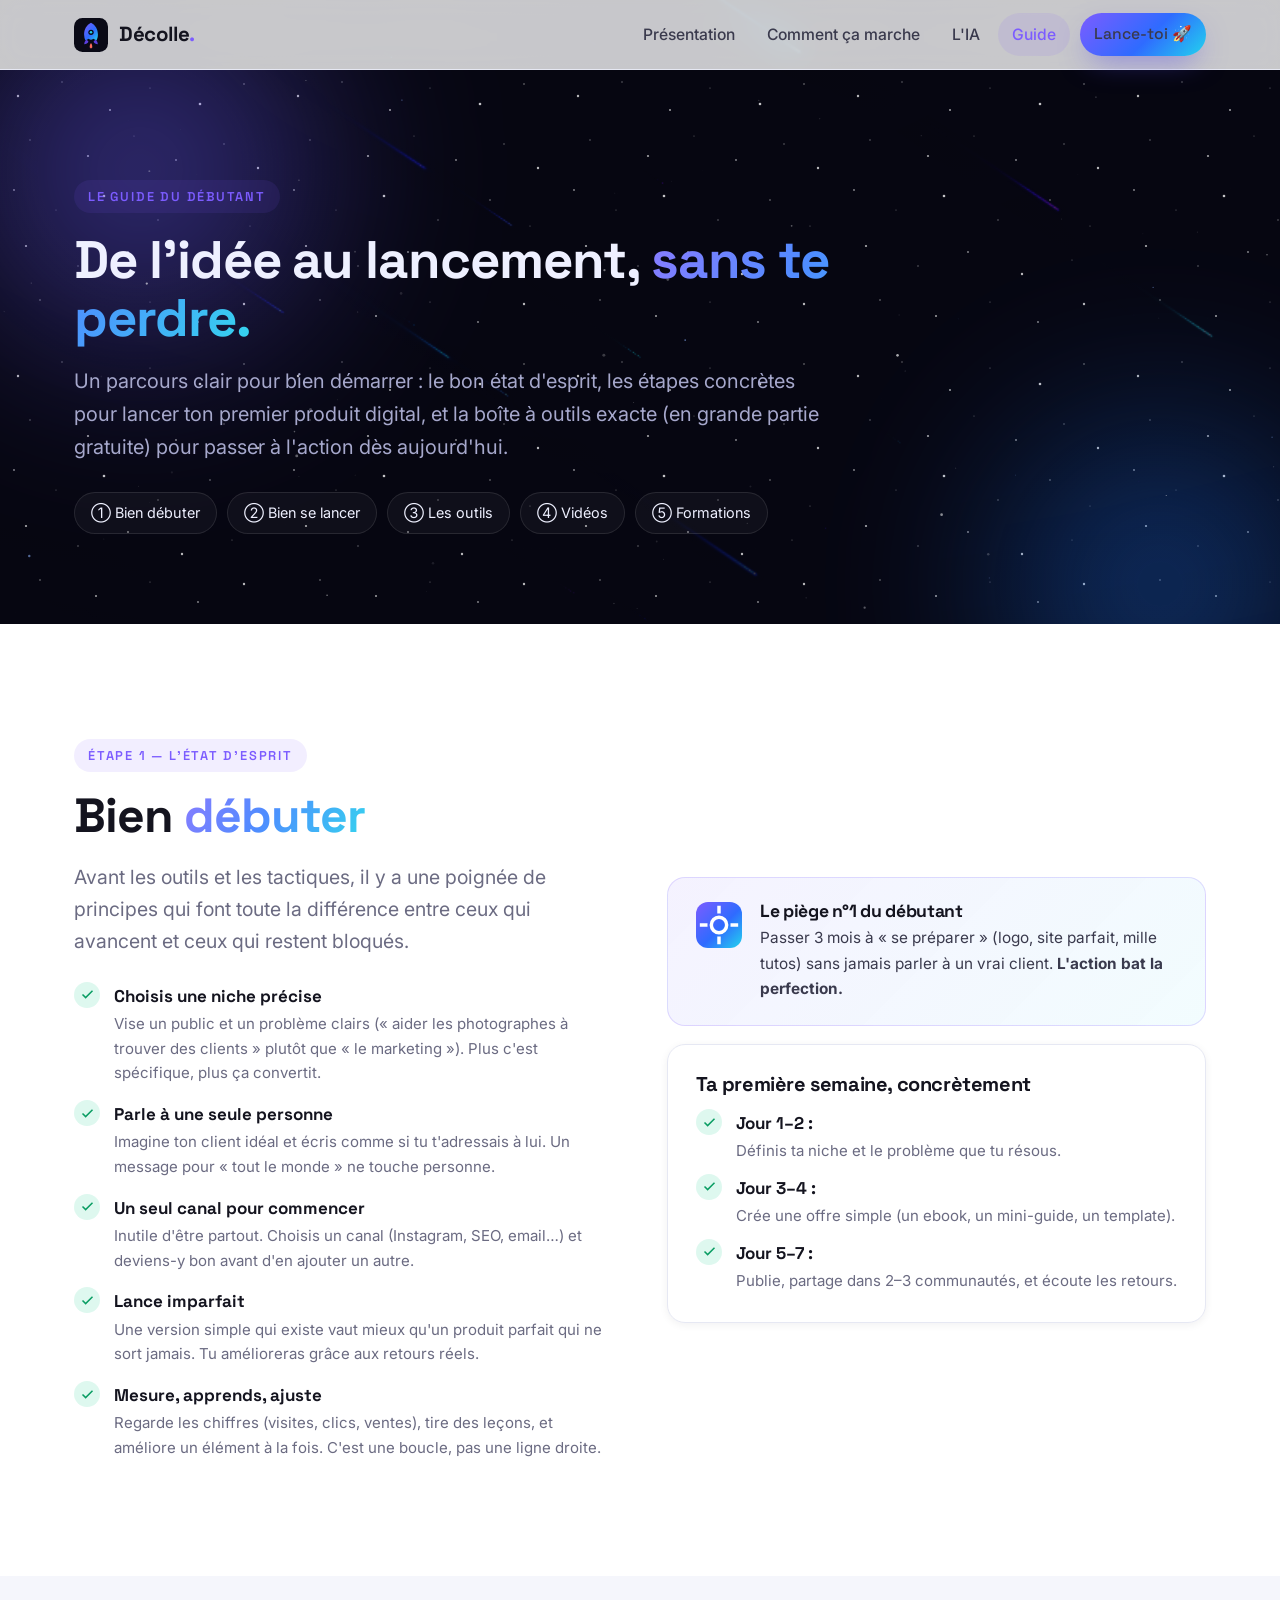
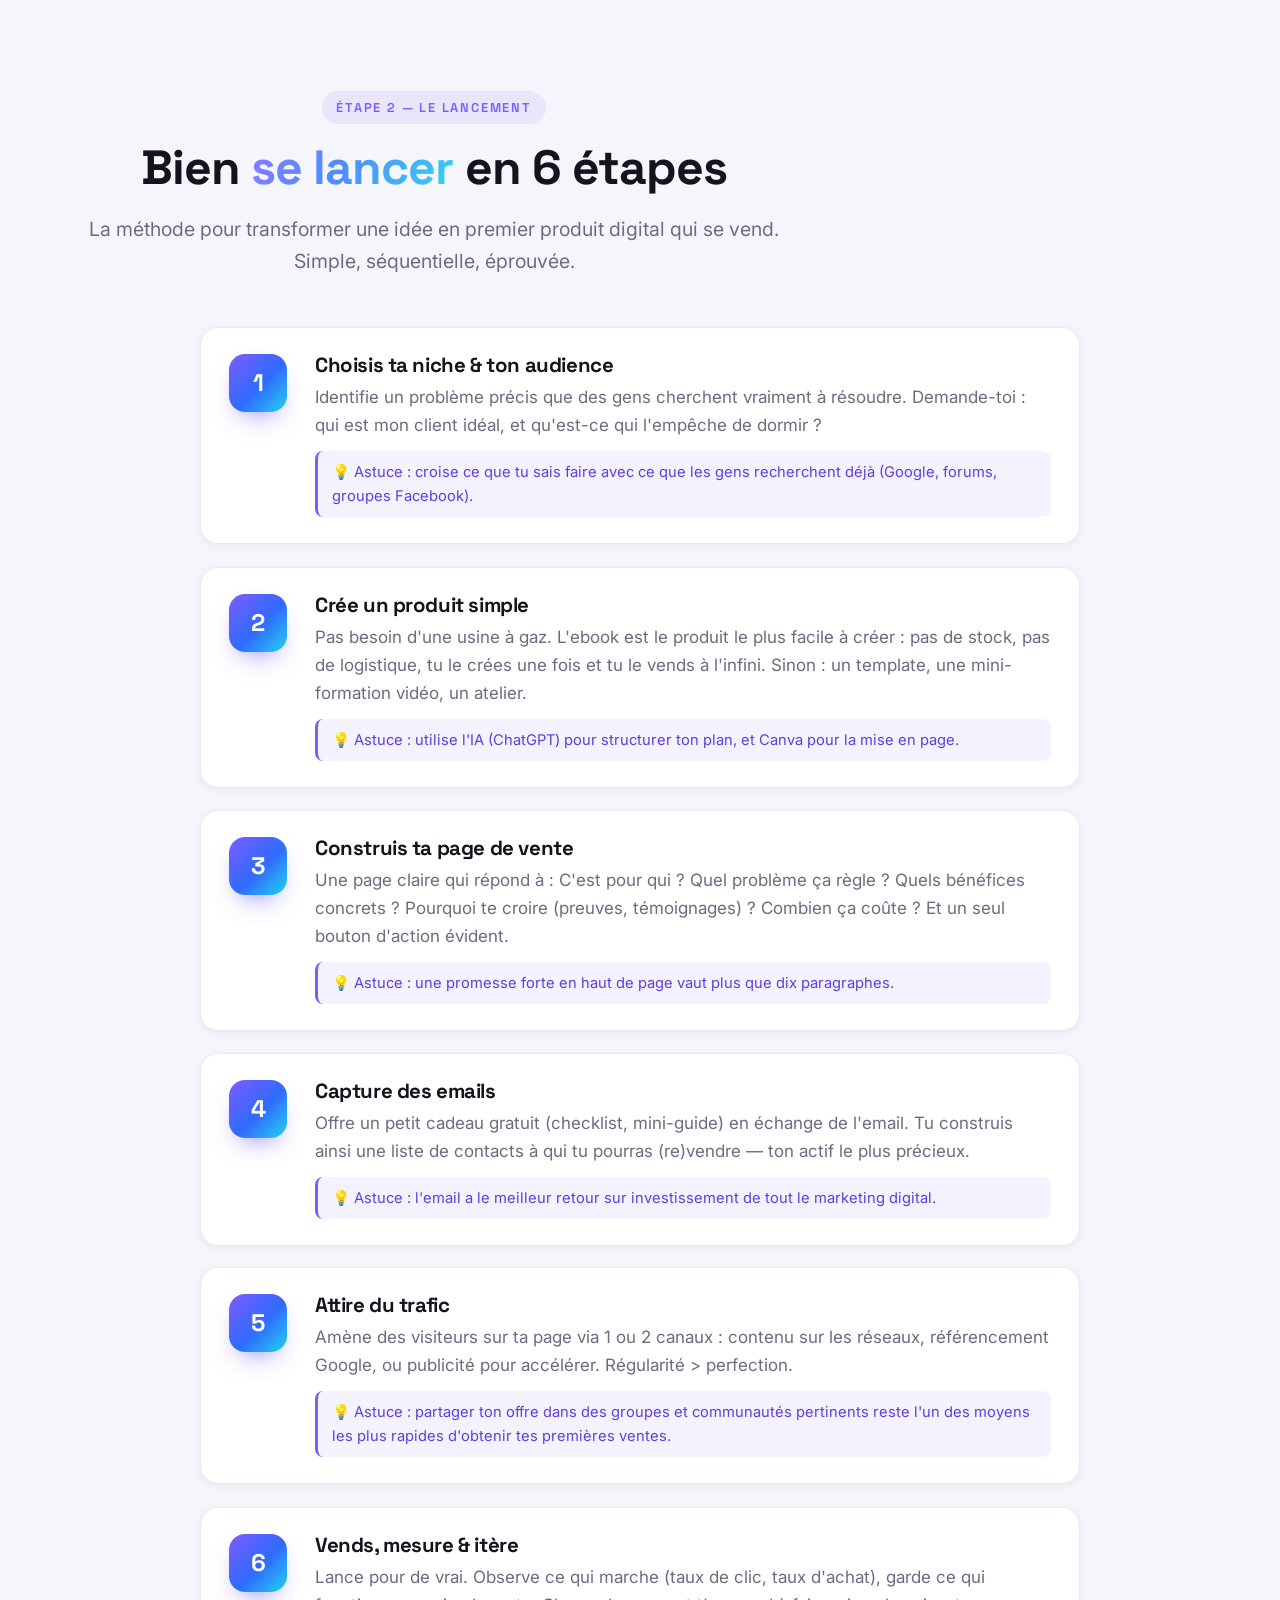
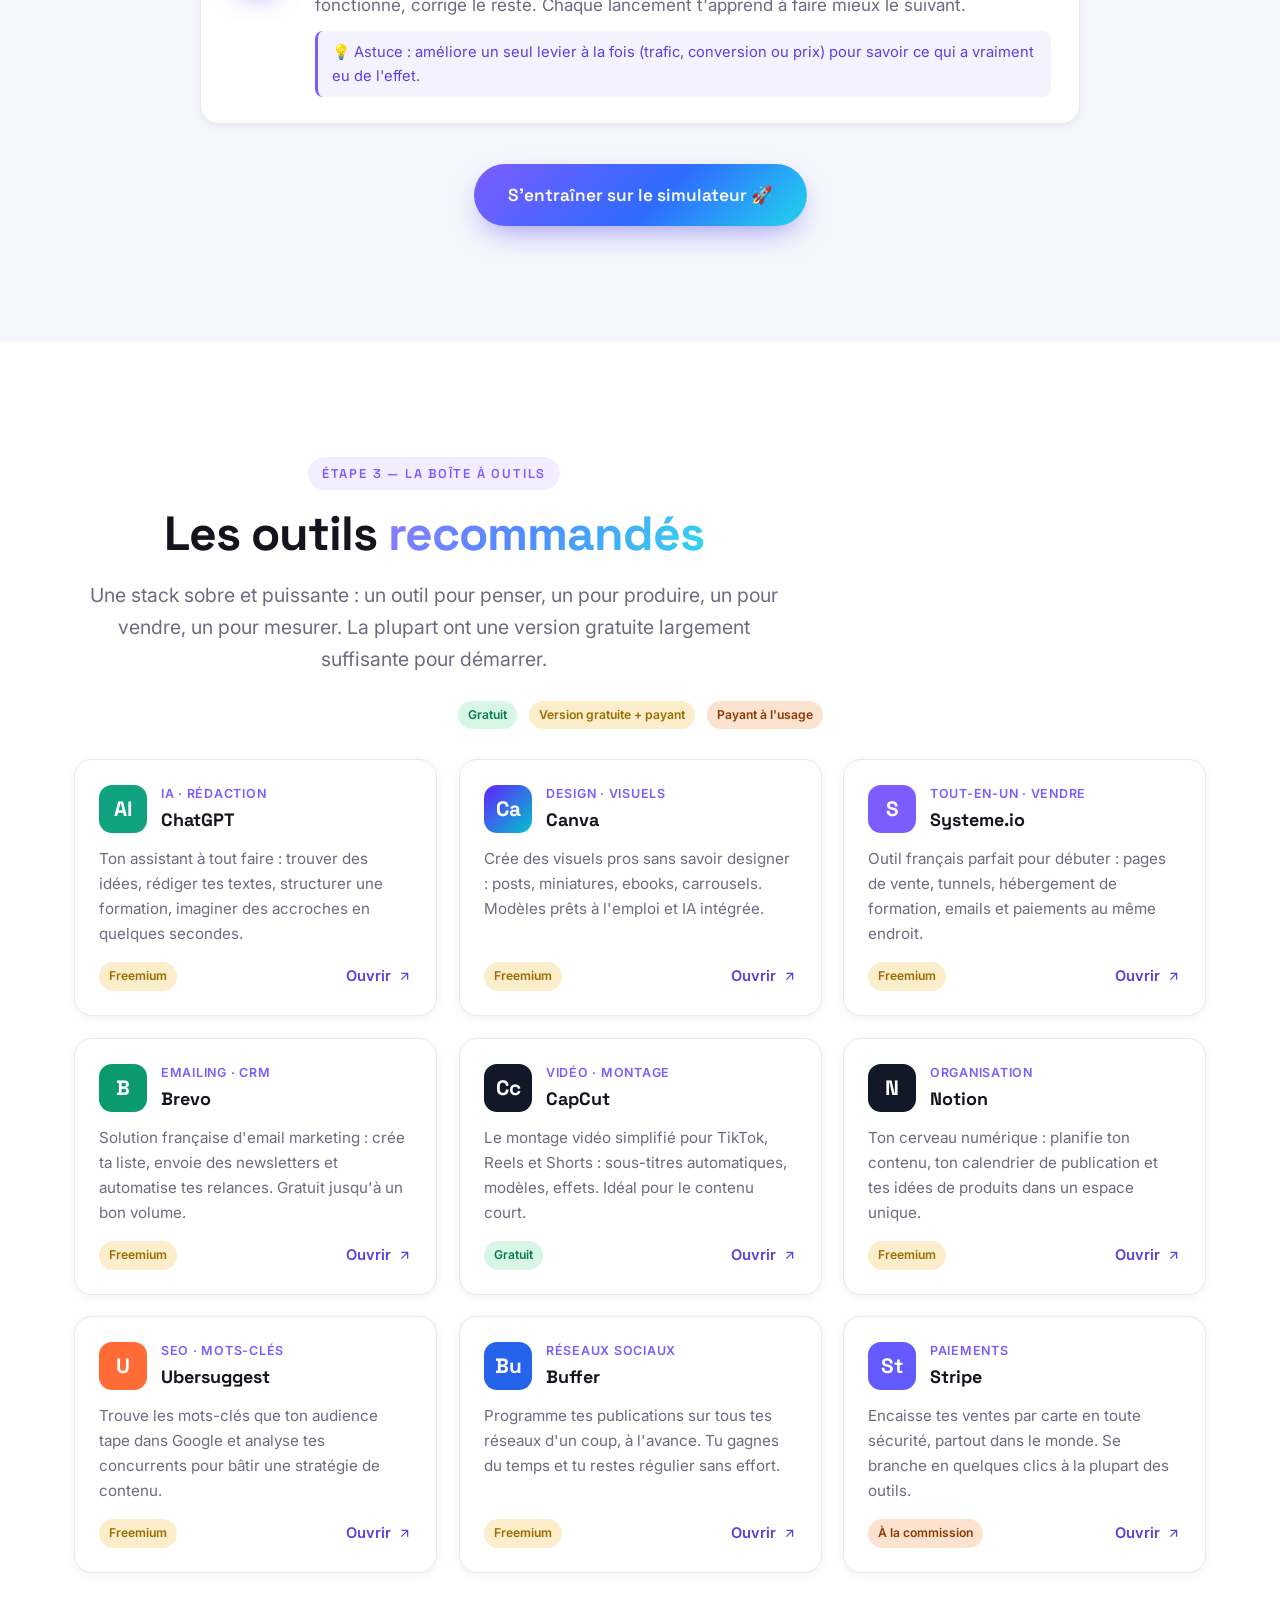
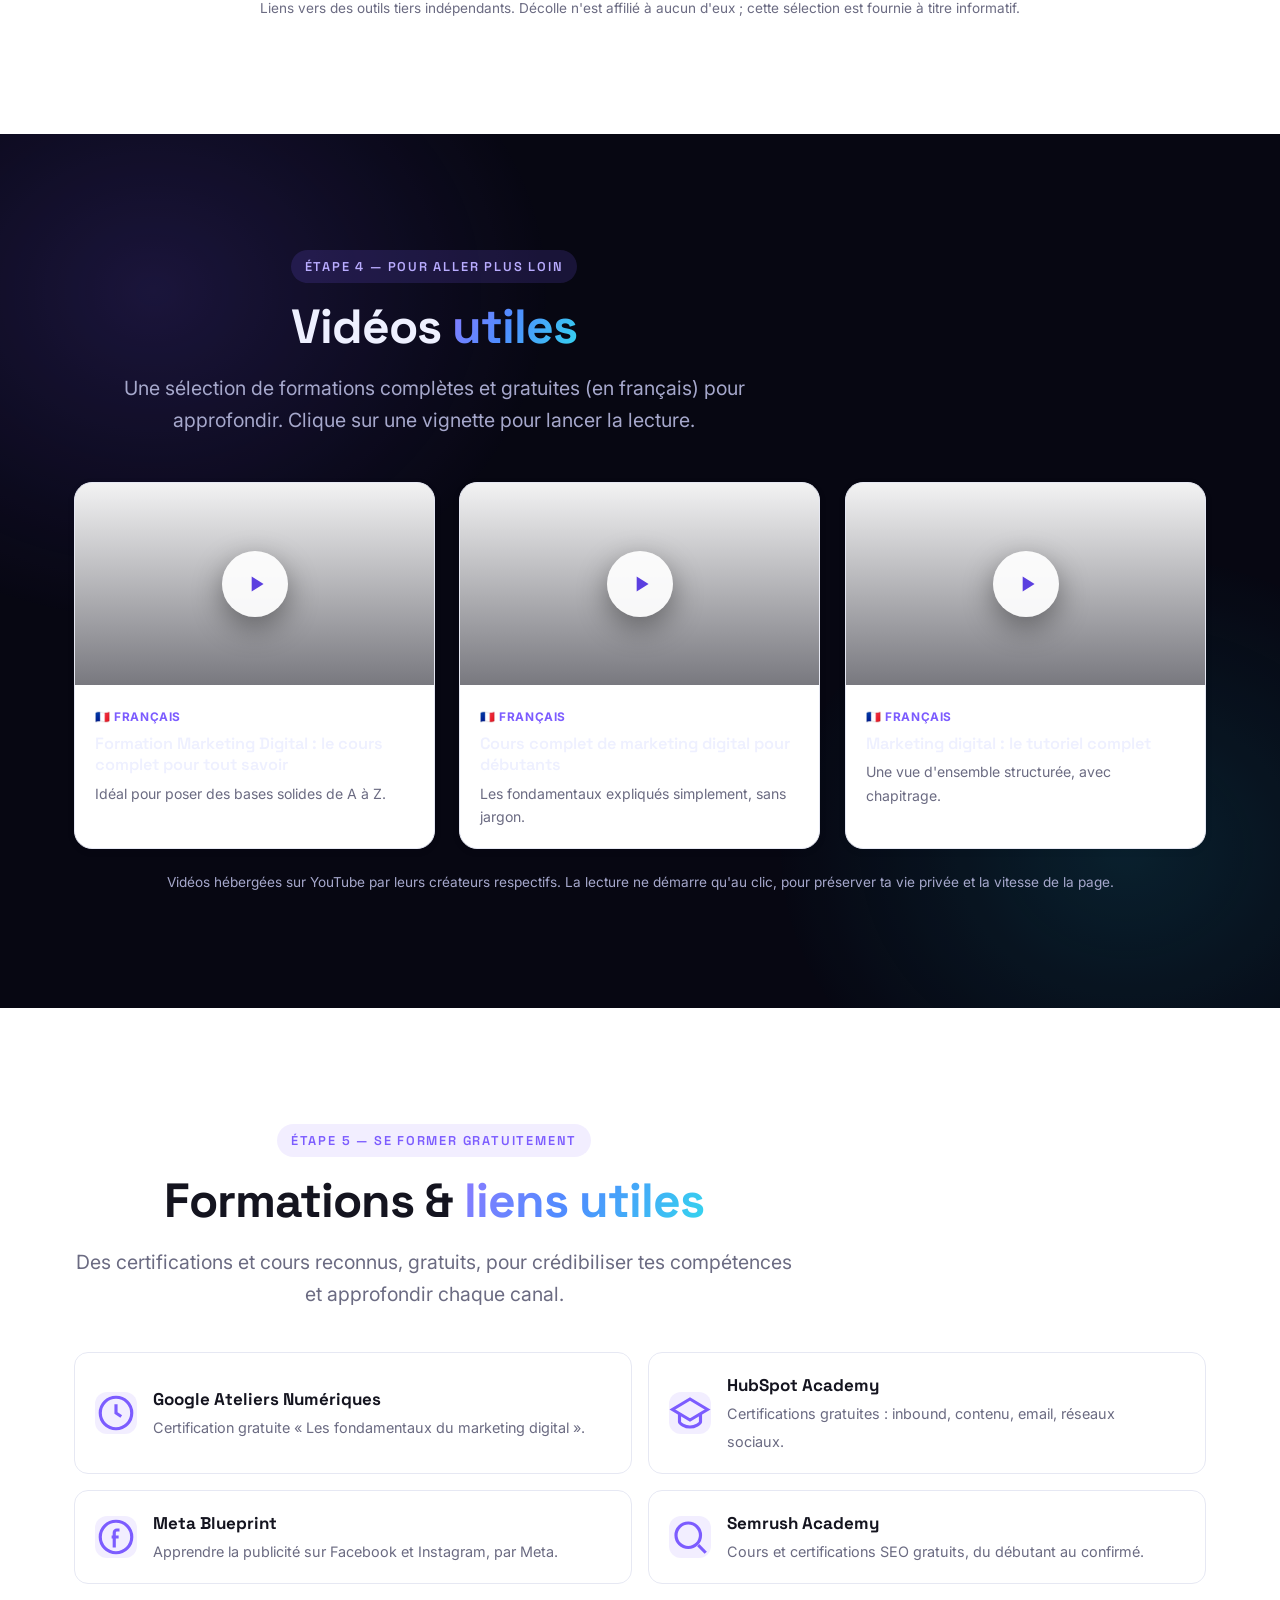
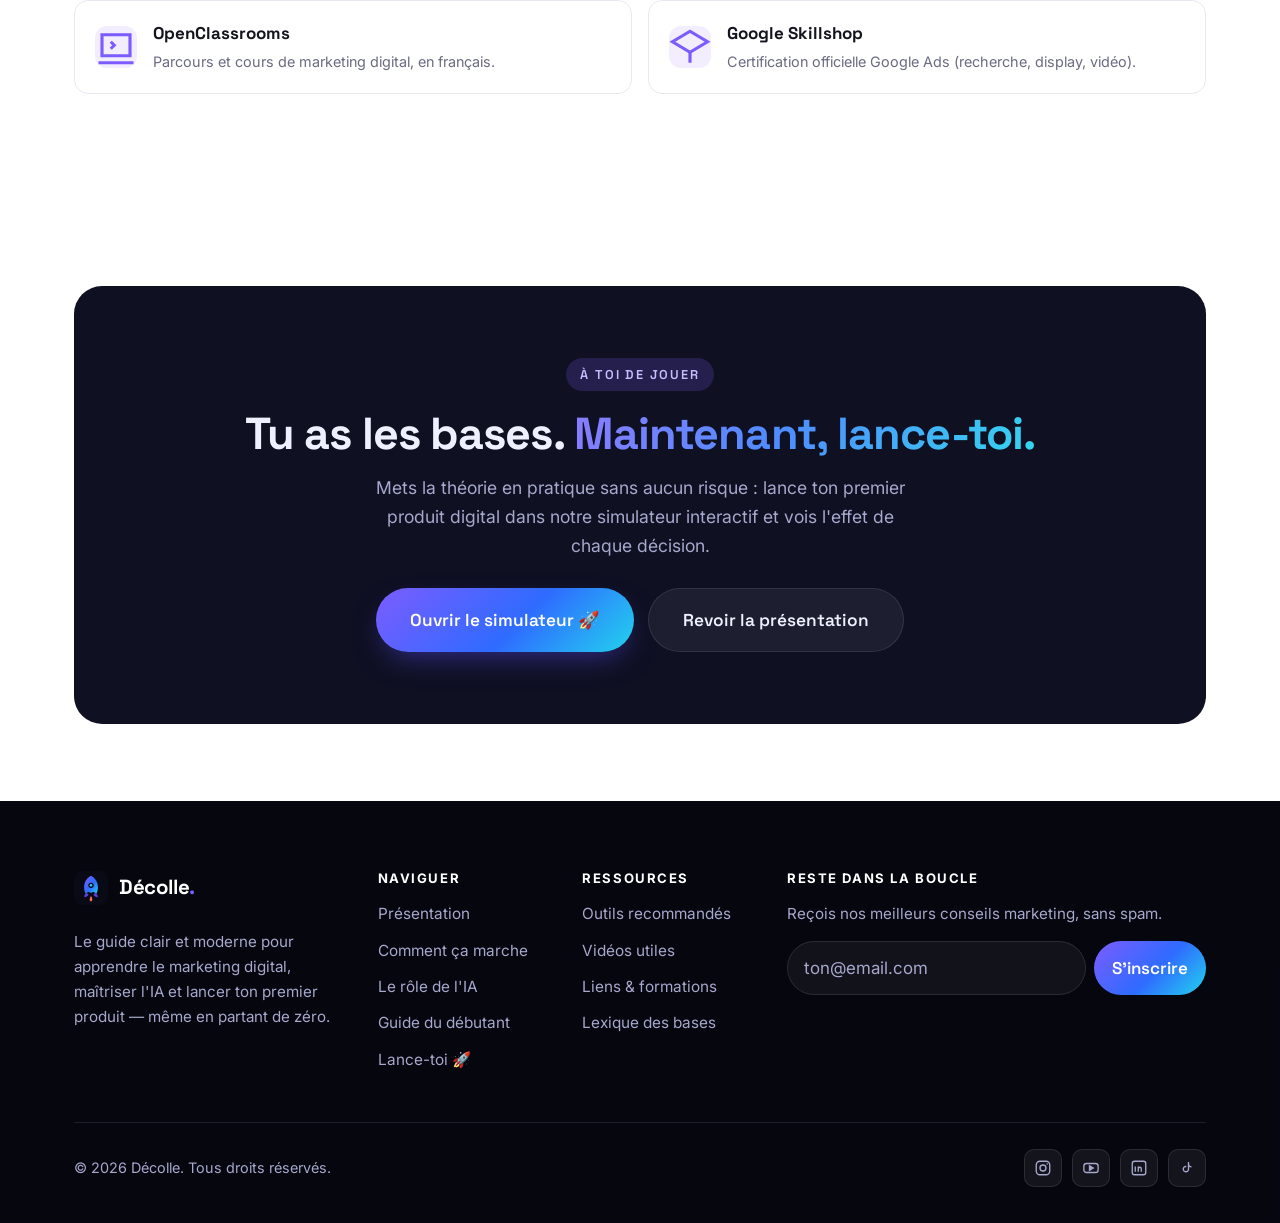
==== commit 87166c38: "Thème espace : fond shader WebGL, hero cinématique de décollage, données Retour à l'identité "espace" ====
--- a/guide.html
+++ b/guide.html
@@ -5,7 +5,7 @@
 <meta name="viewport" content="width=device-width, initial-scale=1.0" />
 <title>Guide du débutant — Décolle | Bien débuter, se lancer & les outils</title>
 <meta name="description" content="Le guide complet pour débuter en marketing digital : l'état d'esprit, les 6 étapes pour lancer ton premier produit, les meilleurs outils (gratuits et IA), des vidéos et formations utiles." />
-<meta name="theme-color" content="#17120e" />
+<meta name="theme-color" content="#0a0a16" />
 <link rel="icon" href="assets/img/favicon.svg" type="image/svg+xml" />
 <meta property="og:type" content="article" />
 <meta property="og:title" content="Guide du débutant — Décolle" />
@@ -13,9 +13,10 @@
 
 <link rel="preconnect" href="https://fonts.googleapis.com" />
 <link rel="preconnect" href="https://fonts.gstatic.com" crossorigin />
-<link href="https://fonts.googleapis.com/css2?family=Fraunces:ital,opsz,wght@0,9..144,400..700;1,9..144,400..600&family=Hanken+Grotesk:wght@400;500;600;700;800&family=Space+Mono:ital,wght@0,400;0,700;1,400&display=swap" rel="stylesheet" />
+<link href="https://fonts.googleapis.com/css2?family=Space+Grotesk:wght@500;600;700&family=Inter:wght@400;500;600&display=swap" rel="stylesheet" />
 <link rel="stylesheet" href="assets/css/style.css" />
 <link rel="stylesheet" href="assets/css/fx.css" />
+<link rel="stylesheet" href="assets/css/space.css" />
 </head>
 <body>
 
@@ -23,7 +24,7 @@
 <div class="pt" id="pt" aria-hidden="true">
   <div class="pt__warp"><i style="--a:0deg"></i><i style="--a:30deg"></i><i style="--a:60deg"></i><i style="--a:90deg"></i><i style="--a:120deg"></i><i style="--a:150deg"></i><i style="--a:180deg"></i><i style="--a:210deg"></i><i style="--a:240deg"></i><i style="--a:270deg"></i><i style="--a:300deg"></i><i style="--a:330deg"></i></div>
   <svg class="pt__rocket" viewBox="0 0 100 150" xmlns="http://www.w3.org/2000/svg">
-    <defs><linearGradient id="ptrk" x1="0" y1="0" x2="1" y2="1"><stop offset="0" stop-color="#f8f3e9"/><stop offset=".5" stop-color="#f4b13a"/><stop offset="1" stop-color="#ee4422"/></linearGradient></defs>
+    <defs><linearGradient id="ptrk" x1="0" y1="0" x2="1" y2="1"><stop offset="0" stop-color="#b9acff"/><stop offset=".5" stop-color="#7c5cff"/><stop offset="1" stop-color="#2f6bff"/></linearGradient></defs>
     <path d="M50 6c16 9 24 24 24 42 0 13-3 24-8 33a11 11 0 0 1-32 0c-5-9-8-20-8-33C26 30 34 15 50 6Z" fill="url(#ptrk)"/>
     <circle cx="50" cy="46" r="10" fill="#0a0a16"/><circle cx="50" cy="46" r="5" fill="#22d3ee"/>
     <path d="M30 84c-9 3-15 12-15 24 9-2 15-6 19-13Z" fill="#5b3fe0"/>
@@ -32,9 +33,6 @@
   </svg>
   <div class="pt__label">Décolle<span class="dot">.</span></div>
 </div>
-
-<!-- Grain papier (texture globale) -->
-<div class="grain" aria-hidden="true"></div>
 
 <!-- ================= NAV ================= -->
 <header class="nav" id="top">
@@ -76,14 +74,6 @@
     </div>
   </div>
 </section>
-
-<!-- ================= BANDEAU DÉFILANT ================= -->
-<div class="marquee" aria-hidden="true">
-  <div class="marquee__track">
-    <span>Bien débuter</span><span>Lancer en 6 étapes</span><span>Les bons outils</span><span>Se former gratuitement</span><span>Passer à l'action</span>
-    <span>Bien débuter</span><span>Lancer en 6 étapes</span><span>Les bons outils</span><span>Se former gratuitement</span><span>Passer à l'action</span>
-  </div>
-</div>
 
 <!-- ================= 1. BIEN DÉBUTER ================= -->
 <section class="section" id="debuter">
@@ -359,8 +349,8 @@
   <div class="container">
     <div class="cta-band reveal">
       <div class="cta-band__glow" aria-hidden="true"></div>
-      <span class="eyebrow">À toi de jouer</span>
-      <h2>Tu as les bases. <span>Maintenant, lance-toi.</span></h2>
+      <span class="eyebrow" style="color:#c9beff;background:rgba(124,92,255,.2)">À toi de jouer</span>
+      <h2>Tu as les bases. <span style="background:var(--grad-text);-webkit-background-clip:text;background-clip:text;color:transparent">Maintenant, lance-toi.</span></h2>
       <p>Mets la théorie en pratique sans aucun risque : lance ton premier produit digital dans notre simulateur interactif et vois l'effet de chaque décision.</p>
       <div class="btn-row" style="justify-content:center">
         <a class="btn btn--primary btn--lg" href="lance-toi.html">Ouvrir le simulateur 🚀</a>
@@ -418,6 +408,7 @@
   </div>
 </footer>
 
+<script src="assets/js/space-bg.js"></script>
 <script src="assets/js/main.js"></script>
 <script src="assets/js/fx.js"></script>
 </body>
--- a/assets/css/style.css
+++ b/assets/css/style.css
@@ -1,77 +1,61 @@
 /* =====================================================================
-   Décolle — Design System "MISSION CONTROL"
-   Esthétique : éditorial rétro-futuriste (programme spatial 1969 × magazine).
-   Papier crème, vermillon solaire, serif Fraunces, mono Space Mono,
-   ombres dures, grain, trames, badges. Feuille de style globale.
+   Décolle — Design System
+   Site d'apprentissage du marketing digital
+   Feuille de style globale, partagée par toutes les pages.
    ===================================================================== */
 
 /* ------------------------------------------------------------------ */
-/* 1. Tokens & thème                                                  */
+/* 1. Variables & thème                                               */
 /* ------------------------------------------------------------------ */
 :root {
-  /* — Palette signature — */
-  --cream:      #f8f3e9;
-  --paper:      #f3ebdc;
-  --paper-2:    #ece0cd;
-  --paper-3:    #e3d4bb;
-  --ink:        #1b1510;
-  --ink-soft:   #2a231c;
-  --ink-2:      #54493d;
-  --muted:      #786b5b;
-
-  --vermilion:  #ee4422;
-  --vermilion-d:#cf3417;
-  --gold:       #f4b13a;
-  --gold-d:     #df9a1c;
-  --teal:       #0f7d6b;
-  --mint:       #62e0c4;
-
-  --line:       rgba(27,21,16,.16);
-  --line-2:     rgba(27,21,16,.30);
-  --rule:       #1b1510;
-
-  /* — Surfaces sombres ("nuit") — */
-  --space:      #17120e;
-  --space-2:    #1f1812;
-  --space-3:    #2a2118;
-  --space-card: rgba(248,243,233,.045);
-  --space-line: rgba(248,243,233,.16);
-  --on-space:   #f3ebdc;
-  --on-space-muted: #b6a486;
-
-  /* — Dégradés (parcimonie) — */
-  --grad-brand: linear-gradient(115deg, #f2542b 0%, #ee4422 55%, #f4b13a 135%);
-  --grad-warm:  linear-gradient(120deg, #f4b13a 0%, #ee6a2c 100%);
-  --grad-text:  linear-gradient(100deg, #ee4422 0%, #f4b13a 100%);
-
-  /* — Alias hérités (remappés vers la nouvelle palette) — */
-  --violet:   var(--vermilion);
-  --violet-d: var(--vermilion-d);
-  --blue:     var(--teal);
-  --cyan:     var(--mint);
-  --coral:    var(--gold);
-
-  /* — Système — */
-  --radius:    8px;
-  --radius-sm: 4px;
-  --radius-lg: 16px;
-  --shadow-sm: 2px 2px 0 rgba(27,21,16,.14);
-  --shadow:    5px 6px 0 rgba(27,21,16,.16);
-  --shadow-lg: 10px 12px 0 rgba(27,21,16,.13);
-  --shadow-hard: 4px 4px 0 var(--ink);
-  --ring:      0 0 0 3px rgba(238,68,34,.32);
-
-  --maxw: 1200px;
-  --nav-h: 66px;
-
-  --font-head: "Fraunces", Georgia, "Times New Roman", serif;
-  --font-body: "Hanken Grotesk", system-ui, -apple-system, "Segoe UI", sans-serif;
-  --font-mono: "Space Mono", ui-monospace, "Courier New", monospace;
+  /* Marque */
+  --violet:   #7c5cff;
+  --violet-d: #5b3fe0;
+  --blue:     #2f6bff;
+  --cyan:     #22d3ee;
+  --coral:    #ff6b5d;
+  --mint:     #34d399;
+  --gold:     #ffc857;
+
+  /* Dégradés signature */
+  --grad-brand: linear-gradient(135deg, var(--violet) 0%, var(--blue) 55%, var(--cyan) 100%);
+  --grad-warm:  linear-gradient(135deg, var(--coral) 0%, var(--gold) 100%);
+  --grad-text:  linear-gradient(120deg, #8b7bff 0%, #4f8cff 45%, #34d6ee 100%);
+
+  /* Surfaces claires (contenu) */
+  --paper:    #ffffff;
+  --paper-2:  #f5f6fc;
+  --paper-3:  #eef0fa;
+  --line:     #e6e8f3;
+  --ink:      #14141f;
+  --ink-2:    #3a3a4d;
+  --muted:    #6b6b82;
+
+  /* Surfaces sombres (hero / espace) */
+  --space:    #0a0a16;
+  --space-2:  #0f1022;
+  --space-3:  #16172e;
+  --space-card: rgba(255,255,255,.04);
+  --space-line: rgba(255,255,255,.10);
+  --on-space:  #eef0ff;
+  --on-space-muted: #a6a8cc;
+
+  /* Système */
+  --radius:    18px;
+  --radius-sm: 12px;
+  --radius-lg: 28px;
+  --shadow-sm: 0 2px 8px rgba(20,20,40,.06);
+  --shadow:    0 18px 50px -22px rgba(40,40,90,.35);
+  --shadow-lg: 0 40px 90px -40px rgba(40,40,100,.45);
+  --ring:      0 0 0 4px rgba(124,92,255,.18);
+
+  --maxw: 1180px;
+  --nav-h: 70px;
+
+  --font-head: "Space Grotesk", "Inter", system-ui, sans-serif;
+  --font-body: "Inter", system-ui, -apple-system, "Segoe UI", Roboto, sans-serif;
 
   --ease: cubic-bezier(.22,.61,.36,1);
-
-  /* grain papier (turbulence SVG) */
-  --grain: url("data:image/svg+xml,%3Csvg xmlns='http://www.w3.org/2000/svg' width='160' height='160'%3E%3Cfilter id='n'%3E%3CfeTurbulence type='fractalNoise' baseFrequency='0.85' numOctaves='2' stitchTiles='stitch'/%3E%3C/filter%3E%3Crect width='100%25' height='100%25' filter='url(%23n)'/%3E%3C/svg%3E");
 }
 
 /* ------------------------------------------------------------------ */
@@ -81,15 +65,14 @@
 * { margin: 0; }
 
 html { scroll-behavior: smooth; -webkit-text-size-adjust: 100%; }
-html:focus-within { scroll-padding-top: calc(var(--nav-h) + 20px); }
+html:focus-within { scroll-padding-top: calc(var(--nav-h) + 18px); }
 
 body {
   font-family: var(--font-body);
   color: var(--ink);
   background: var(--paper);
-  line-height: 1.6;
+  line-height: 1.65;
   font-size: 17px;
-  font-weight: 400;
   -webkit-font-smoothing: antialiased;
   text-rendering: optimizeLegibility;
   overflow-x: hidden;
@@ -101,24 +84,19 @@
 ul { list-style: none; padding: 0; }
 input, select, textarea { font: inherit; }
 
-h1, h2, h3, h4 { font-family: var(--font-head); font-weight: 600; line-height: 1.04; letter-spacing: -.015em; font-optical-sizing: auto; }
-
-::selection { background: var(--vermilion); color: var(--cream); }
-:focus-visible { outline: 3px solid var(--vermilion); outline-offset: 3px; }
-
-/* grain global */
-.grain {
-  position: fixed; inset: 0; z-index: 9990; pointer-events: none;
-  background-image: var(--grain); background-size: 160px 160px;
-  opacity: .05; mix-blend-mode: multiply;
-}
-
-/* ------------------------------------------------------------------ */
-/* 3. Layout                                                          */
-/* ------------------------------------------------------------------ */
-.container { width: 100%; max-width: var(--maxw); margin-inline: auto; padding-inline: 26px; }
-.section { padding: clamp(60px, 8vw, 120px) 0; position: relative; }
-.section--tight { padding: clamp(40px, 5vw, 72px) 0; }
+h1, h2, h3, h4 { font-family: var(--font-head); line-height: 1.1; font-weight: 700; letter-spacing: -.02em; }
+
+:focus-visible { outline: 3px solid var(--violet); outline-offset: 3px; border-radius: 6px; }
+
+/* Sélection */
+::selection { background: rgba(124,92,255,.25); }
+
+/* ------------------------------------------------------------------ */
+/* 3. Layout helpers                                                  */
+/* ------------------------------------------------------------------ */
+.container { width: 100%; max-width: var(--maxw); margin-inline: auto; padding-inline: 24px; }
+.section { padding: clamp(64px, 9vw, 130px) 0; position: relative; }
+.section--tight { padding: clamp(44px, 6vw, 80px) 0; }
 .section--space { background: var(--space); color: var(--on-space); }
 .section--paper2 { background: var(--paper-2); }
 
@@ -126,439 +104,412 @@
 .lead-wrap { max-width: 720px; }
 .center .lead-wrap { margin-inline: auto; }
 
-/* — étiquette mono "// 01 · SECTION" — */
 .eyebrow {
-  display: inline-flex; align-items: center; gap: 9px;
-  font-family: var(--font-mono); font-weight: 700;
-  font-size: .76rem; letter-spacing: .18em; text-transform: uppercase;
-  color: var(--vermilion-d);
-  padding-bottom: 7px; margin-bottom: 20px;
-  border-bottom: 2px solid var(--vermilion);
-}
-.eyebrow::before { content: "✦"; color: var(--vermilion); font-size: .9em; }
-.section--space .eyebrow { color: var(--gold); border-color: var(--gold); }
-.section--space .eyebrow::before { color: var(--gold); }
-
-.section-title { font-size: clamp(2.1rem, 5.2vw, 3.6rem); font-weight: 600; margin-bottom: 20px; letter-spacing: -.025em; }
-.section-title .hl { font-style: italic; color: var(--vermilion); }
-.section--space .section-title .hl { color: var(--gold); }
-.lead { font-size: clamp(1.06rem, 1.6vw, 1.24rem); color: var(--ink-2); line-height: 1.55; }
+  display: inline-flex; align-items: center; gap: 8px;
+  font-family: var(--font-head); font-weight: 600;
+  font-size: .8rem; letter-spacing: .14em; text-transform: uppercase;
+  color: var(--violet);
+  background: rgba(124,92,255,.10);
+  padding: 6px 14px; border-radius: 100px;
+  margin-bottom: 18px;
+}
+.section--space .eyebrow { color: #b9acff; background: rgba(124,92,255,.16); }
+
+.section-title { font-size: clamp(1.9rem, 4.4vw, 3rem); margin-bottom: 18px; }
+.section-title .hl { background: var(--grad-text); -webkit-background-clip: text; background-clip: text; color: transparent; }
+.lead { font-size: clamp(1.05rem, 1.7vw, 1.22rem); color: var(--muted); }
 .section--space .lead { color: var(--on-space-muted); }
 
-.grid { display: grid; gap: 24px; }
+.grid { display: grid; gap: 26px; }
 .g-2 { grid-template-columns: repeat(2, 1fr); }
 .g-3 { grid-template-columns: repeat(3, 1fr); }
 .g-4 { grid-template-columns: repeat(4, 1fr); }
 
-/* index de section géant en marge */
-.index-num {
-  font-family: var(--font-mono); font-weight: 700; font-size: .8rem;
-  letter-spacing: .2em; color: var(--muted); text-transform: uppercase;
-}
-
 /* ------------------------------------------------------------------ */
 /* 4. Boutons                                                         */
 /* ------------------------------------------------------------------ */
 .btn {
   display: inline-flex; align-items: center; justify-content: center; gap: 10px;
-  font-family: var(--font-mono); font-weight: 700; font-size: .84rem;
-  letter-spacing: .08em; text-transform: uppercase;
-  padding: 14px 24px; border: 2px solid var(--ink); border-radius: var(--radius);
-  background: var(--cream); color: var(--ink); box-shadow: var(--shadow-hard);
-  transition: transform .14s var(--ease), box-shadow .14s var(--ease), background .2s, color .2s;
+  font-family: var(--font-head); font-weight: 600; font-size: 1rem;
+  padding: 14px 26px; border-radius: 100px;
+  transition: transform .25s var(--ease), box-shadow .25s var(--ease), background .25s, color .25s;
   white-space: nowrap; cursor: pointer; position: relative;
 }
-.btn svg { width: 1.15em; height: 1.15em; }
-.btn:hover { transform: translate(-2px,-2px); box-shadow: 6px 6px 0 var(--ink); }
-.btn:active { transform: translate(2px,2px); box-shadow: 1px 1px 0 var(--ink); }
-
-.btn--primary { background: var(--vermilion); color: var(--cream); }
-.btn--primary:hover { background: var(--vermilion-d); }
-.btn--ghost { background: transparent; color: var(--on-space); border-color: var(--on-space); box-shadow: 4px 4px 0 var(--vermilion); }
-.btn--ghost:hover { box-shadow: 6px 6px 0 var(--vermilion); background: rgba(248,243,233,.06); }
-.btn--light { background: var(--cream); color: var(--ink); }
-.btn--lg { padding: 17px 30px; font-size: .92rem; }
+.btn svg { width: 1.1em; height: 1.1em; }
+.btn--primary { background: var(--grad-brand); color: #fff; box-shadow: 0 12px 30px -10px rgba(80,70,230,.6); }
+.btn--primary:hover { transform: translateY(-2px); box-shadow: 0 20px 44px -12px rgba(80,70,230,.7); }
+.btn--ghost { background: rgba(255,255,255,.06); color: var(--on-space); border: 1px solid var(--space-line); }
+.btn--ghost:hover { background: rgba(255,255,255,.12); transform: translateY(-2px); }
+.btn--light { background: var(--paper); color: var(--ink); border: 1px solid var(--line); box-shadow: var(--shadow-sm); }
+.btn--light:hover { transform: translateY(-2px); box-shadow: var(--shadow); }
+.btn--lg { padding: 17px 34px; font-size: 1.08rem; }
 .btn--block { width: 100%; }
 
-.btn-row { display: flex; flex-wrap: wrap; gap: 16px; }
+.btn-row { display: flex; flex-wrap: wrap; gap: 14px; }
 .center .btn-row { justify-content: center; }
 
 /* ------------------------------------------------------------------ */
 /* 5. Navigation                                                      */
 /* ------------------------------------------------------------------ */
 .nav {
-  position: sticky; top: 0; z-index: 100; min-height: var(--nav-h);
+  position: sticky; top: 0; z-index: 100; height: var(--nav-h);
   display: flex; align-items: center;
-  background: rgba(243,235,220,.86);
-  backdrop-filter: saturate(140%) blur(12px); -webkit-backdrop-filter: saturate(140%) blur(12px);
-  border-bottom: 2px solid var(--ink);
-}
-.nav.scrolled { box-shadow: 0 6px 0 -2px rgba(27,21,16,.08); }
-.nav__inner { display: flex; align-items: center; gap: 18px; width: 100%; max-width: var(--maxw); margin-inline: auto; padding: 10px 26px; }
-
-.brand { display: inline-flex; align-items: center; gap: 11px; font-family: var(--font-head); font-weight: 600; font-size: 1.4rem; letter-spacing: -.02em; }
-.brand__mark { width: 36px; height: 36px; flex: none; }
+  background: rgba(255,255,255,.78);
+  backdrop-filter: saturate(180%) blur(16px);
+  -webkit-backdrop-filter: saturate(180%) blur(16px);
+  border-bottom: 1px solid var(--line);
+  transition: box-shadow .3s, background .3s;
+}
+.nav.scrolled { box-shadow: 0 8px 30px -18px rgba(30,30,70,.35); }
+.nav__inner { display: flex; align-items: center; gap: 18px; width: 100%; max-width: var(--maxw); margin-inline: auto; padding-inline: 24px; }
+
+.brand { display: inline-flex; align-items: center; gap: 11px; font-family: var(--font-head); font-weight: 700; font-size: 1.28rem; letter-spacing: -.02em; }
+.brand__mark { width: 34px; height: 34px; flex: none; }
 .brand b { color: var(--ink); }
-.brand .dot { color: var(--vermilion); }
-
-.nav__links { display: flex; align-items: center; gap: 2px; margin-left: auto; }
+.brand .dot { color: var(--violet); }
+
+.nav__links { display: flex; align-items: center; gap: 4px; margin-left: auto; }
 .nav__links a {
-  font-family: var(--font-mono); font-weight: 400; font-size: .8rem; letter-spacing: .04em;
-  text-transform: uppercase; padding: 9px 13px; border-radius: var(--radius-sm); color: var(--ink-2);
+  padding: 9px 14px; border-radius: 100px; font-weight: 500; font-size: .98rem; color: var(--ink-2);
   transition: background .2s, color .2s;
 }
-.nav__links a:hover { background: var(--paper-3); color: var(--ink); }
-.nav__links a.active { color: var(--vermilion-d); }
-.nav__links a.active::after { content: ""; }
-.nav__cta { margin-left: 8px; }
-
-.nav__burger { display: none; margin-left: auto; width: 46px; height: 46px; border-radius: var(--radius-sm); align-items: center; justify-content: center; border: 2px solid var(--ink); background: var(--cream); }
-.nav__burger span, .nav__burger span::before, .nav__burger span::after { display: block; width: 20px; height: 2px; background: var(--ink); transition: .3s; }
-.nav__burger span { position: relative; }
-.nav__burger span::before, .nav__burger span::after { content: ""; position: absolute; left: 0; }
-.nav__burger span::before { top: -6px; } .nav__burger span::after { top: 6px; }
+.nav__links a:hover { background: var(--paper-2); color: var(--ink); }
+.nav__links a.active { color: var(--violet); background: rgba(124,92,255,.10); }
+.nav__cta { margin-left: 6px; }
+
+.nav__burger { display: none; margin-left: auto; width: 44px; height: 44px; border-radius: 12px; align-items: center; justify-content: center; border: 1px solid var(--line); }
+.nav__burger span { display: block; width: 20px; height: 2px; background: var(--ink); position: relative; transition: .3s; }
+.nav__burger span::before, .nav__burger span::after { content: ""; position: absolute; left: 0; width: 20px; height: 2px; background: var(--ink); transition: .3s; }
+.nav__burger span::before { top: -6px; }
+.nav__burger span::after { top: 6px; }
 body.menu-open .nav__burger span { background: transparent; }
 body.menu-open .nav__burger span::before { top: 0; transform: rotate(45deg); }
 body.menu-open .nav__burger span::after { top: 0; transform: rotate(-45deg); }
 
 /* ------------------------------------------------------------------ */
-/* 6. Bandeau défilant (marquee)                                      */
-/* ------------------------------------------------------------------ */
-.marquee {
-  background: var(--vermilion); color: var(--cream); border-block: 2px solid var(--ink);
-  overflow: hidden; white-space: nowrap; padding: 11px 0;
-}
-.marquee__track { display: inline-flex; gap: 0; animation: marquee 28s linear infinite; }
-.marquee:hover .marquee__track { animation-play-state: paused; }
-.marquee span { font-family: var(--font-mono); font-weight: 700; font-size: .9rem; letter-spacing: .06em; text-transform: uppercase; padding: 0 22px; display: inline-flex; align-items: center; gap: 22px; }
-.marquee span::after { content: "✦"; color: var(--gold); }
-@keyframes marquee { to { transform: translateX(-50%); } }
-.marquee--ink { background: var(--ink); color: var(--cream); }
-.marquee--ink span::after { color: var(--vermilion); }
-
-/* ------------------------------------------------------------------ */
-/* 7. Hero                                                            */
-/* ------------------------------------------------------------------ */
-.hero { position: relative; background: var(--space); color: var(--on-space); overflow: hidden; padding: clamp(60px,9vw,120px) 0 clamp(70px,10vw,130px); border-bottom: 2px solid var(--ink); }
+/* 6. Hero                                                            */
+/* ------------------------------------------------------------------ */
+.hero { position: relative; background: var(--space); color: var(--on-space); overflow: hidden; padding: clamp(72px, 11vw, 140px) 0 clamp(80px, 12vw, 150px); }
 .hero__bg { position: absolute; inset: 0; pointer-events: none; }
-/* grille "blueprint" */
-.hero__bg::before { content: ""; position: absolute; inset: 0; opacity: .5;
-  background-image: linear-gradient(rgba(248,243,233,.05) 1px, transparent 1px), linear-gradient(90deg, rgba(248,243,233,.05) 1px, transparent 1px);
-  background-size: 46px 46px; }
-.hero__glow { position: absolute; border-radius: 50%; filter: blur(80px); opacity: .5; }
-.hero__glow.g1 { width: 520px; height: 520px; background: radial-gradient(circle, var(--vermilion), transparent 70%); top: -180px; left: -120px; }
-.hero__glow.g2 { width: 460px; height: 460px; background: radial-gradient(circle, var(--gold), transparent 70%); bottom: -200px; right: -120px; opacity: .35; }
-.hero__glow.g3 { width: 320px; height: 320px; background: radial-gradient(circle, var(--teal), transparent 70%); top: 30%; right: 20%; opacity: .3; }
-.stars { position: absolute; inset: 0; opacity: .8;
-  background-image:
-    radial-gradient(1.4px 1.4px at 20px 30px, rgba(248,243,233,.7), transparent),
-    radial-gradient(1px 1px at 120px 80px, rgba(248,243,233,.5), transparent),
-    radial-gradient(1.2px 1.2px at 200px 40px, rgba(244,177,58,.6), transparent),
-    radial-gradient(1px 1px at 80px 160px, rgba(248,243,233,.45), transparent),
-    radial-gradient(1.3px 1.3px at 240px 180px, rgba(248,243,233,.6), transparent);
-  background-size: 280px 220px; }
-
-.hero__inner { position: relative; display: grid; grid-template-columns: 1.08fr .92fr; gap: 46px; align-items: center; }
-.hero h1 { font-size: clamp(2.7rem, 6.6vw, 5rem); line-height: .98; margin-bottom: 24px; font-weight: 600; letter-spacing: -.03em; }
-.hero h1 .hl { font-style: italic; color: var(--gold); }
-.hero__sub { font-size: clamp(1.08rem, 1.7vw, 1.3rem); color: var(--on-space-muted); max-width: 540px; margin-bottom: 32px; line-height: 1.55; }
-
-.hero__badges { display: flex; flex-wrap: wrap; gap: 10px; margin-top: 32px; }
-.chip { display: inline-flex; align-items: center; gap: 8px; font-family: var(--font-mono); font-size: .76rem; letter-spacing: .04em; text-transform: uppercase; color: var(--on-space-muted); border: 1px solid var(--space-line); padding: 7px 13px; border-radius: 100px; }
-.chip svg { width: 15px; height: 15px; color: var(--mint); }
-
-/* coins techniques pour encadrer le visuel */
+.hero__glow { position: absolute; border-radius: 50%; filter: blur(80px); opacity: .55; }
+.hero__glow.g1 { width: 520px; height: 520px; background: radial-gradient(circle, #6d5efc, transparent 70%); top: -160px; left: -120px; }
+.hero__glow.g2 { width: 480px; height: 480px; background: radial-gradient(circle, #1f7bff, transparent 70%); bottom: -200px; right: -120px; opacity: .45; }
+.hero__glow.g3 { width: 360px; height: 360px; background: radial-gradient(circle, #22d3ee, transparent 70%); top: 30%; right: 18%; opacity: .25; }
+.stars {
+  position: absolute; inset: 0; opacity: .9;
+  background-image: url("data:image/svg+xml,<svg xmlns='http://www.w3.org/2000/svg' width='280' height='280'><g fill='%23ffffff'><circle cx='18' cy='26' r='1.2' opacity='.8'/><circle cx='62' cy='12' r='.7' opacity='.5'/><circle cx='110' cy='40' r='1' opacity='.7'/><circle cx='150' cy='18' r='.6' opacity='.45'/><circle cx='200' cy='34' r='1.3' opacity='.85'/><circle cx='244' cy='14' r='.8' opacity='.55'/><circle cx='30' cy='70' r='.7' opacity='.5'/><circle cx='88' cy='86' r='1.1' opacity='.7'/><circle cx='134' cy='66' r='.6' opacity='.4'/><circle cx='176' cy='90' r='.9' opacity='.6'/><circle cx='224' cy='74' r='.7' opacity='.5'/><circle cx='258' cy='98' r='1.2' opacity='.8'/><circle cx='14' cy='120' r='.9' opacity='.6'/><circle cx='56' cy='140' r='.6' opacity='.4'/><circle cx='104' cy='126' r='1.3' opacity='.85'/><circle cx='158' cy='150' r='.7' opacity='.5'/><circle cx='210' cy='130' r='.8' opacity='.55'/><circle cx='250' cy='156' r='.6' opacity='.4'/><circle cx='26' cy='176' r='1.1' opacity='.75'/><circle cx='78' cy='196' r='.7' opacity='.5'/><circle cx='128' cy='182' r='.9' opacity='.6'/><circle cx='182' cy='204' r='1.2' opacity='.8'/><circle cx='232' cy='190' r='.6' opacity='.4'/><circle cx='40' cy='230' r='.8' opacity='.55'/><circle cx='96' cy='246' r='1' opacity='.7'/><circle cx='150' cy='232' r='.6' opacity='.45'/><circle cx='198' cy='252' r='.9' opacity='.6'/><circle cx='244' cy='234' r='1.2' opacity='.8'/></g></svg>");
+  background-repeat: repeat;
+  animation: twinkle 6s ease-in-out infinite;
+}
+@keyframes twinkle { 0%,100% { opacity: .9; } 50% { opacity: .55; } }
+
+.hero__inner { position: relative; display: grid; grid-template-columns: 1.05fr .95fr; gap: 48px; align-items: center; }
+.hero h1 { font-size: clamp(2.4rem, 5.6vw, 4rem); line-height: 1.04; margin-bottom: 22px; }
+.hero h1 .hl { background: var(--grad-text); -webkit-background-clip: text; background-clip: text; color: transparent; }
+.hero__sub { font-size: clamp(1.08rem, 1.8vw, 1.3rem); color: var(--on-space-muted); max-width: 560px; margin-bottom: 30px; }
+
+.hero__badges { display: flex; flex-wrap: wrap; gap: 10px; margin-top: 30px; }
+.chip { display: inline-flex; align-items: center; gap: 8px; font-size: .86rem; font-weight: 500; color: var(--on-space-muted); background: var(--space-card); border: 1px solid var(--space-line); padding: 7px 13px; border-radius: 100px; }
+.chip svg { width: 16px; height: 16px; color: var(--cyan); }
+
+/* Visuel fusée du hero */
 .hero__art { position: relative; aspect-ratio: 1 / 1; display: grid; place-items: center; }
-.hero__art::before, .hero__art::after { content: ""; position: absolute; width: 34px; height: 34px; border: 2px solid var(--gold); }
-.hero__art::before { top: 6%; left: 4%; border-right: 0; border-bottom: 0; }
-.hero__art::after { bottom: 6%; right: 4%; border-left: 0; border-top: 0; }
-
-/* orbites héritées (repli si pas de scène 3D) */
-.orbit { position: absolute; border: 1px dashed rgba(248,243,233,.2); border-radius: 50%; }
-.orbit.o1 { inset: 4%; } .orbit.o2 { inset: 17%; border-color: rgba(244,177,58,.35); } .orbit.o3 { inset: 30%; }
-.orbit__dot { position: absolute; top: -6px; left: 50%; width: 12px; height: 12px; border-radius: 50%; background: var(--mint); transform: translateX(-50%); }
-.orbit.o2 .orbit__dot { background: var(--gold); }
-.spin { animation: spin 18s linear infinite; } .spin.rev { animation-duration: 26s; animation-direction: reverse; } .spin.slow { animation-duration: 40s; }
+.orbit { position: absolute; border: 1px dashed rgba(255,255,255,.16); border-radius: 50%; }
+.orbit.o1 { inset: 4%; }
+.orbit.o2 { inset: 17%; border-color: rgba(124,92,255,.30); }
+.orbit.o3 { inset: 30%; }
+.orbit__dot { position: absolute; top: -6px; left: 50%; width: 12px; height: 12px; border-radius: 50%; background: var(--cyan); box-shadow: 0 0 16px var(--cyan); transform: translateX(-50%); }
+.orbit.o2 .orbit__dot { background: var(--coral); box-shadow: 0 0 16px var(--coral); }
+.spin { animation: spin 18s linear infinite; }
+.spin.rev { animation-duration: 26s; animation-direction: reverse; }
+.spin.slow { animation-duration: 40s; }
 @keyframes spin { to { transform: rotate(360deg); } }
-.rocket-art { width: 46%; animation: bob 5s var(--ease) infinite; }
+
+.rocket-art { width: 46%; filter: drop-shadow(0 24px 40px rgba(124,92,255,.45)); animation: bob 5s var(--ease) infinite; }
 @keyframes bob { 0%,100% { transform: translateY(-8px); } 50% { transform: translateY(8px); } }
 
-/* badge autocollant rotatif */
-.sticker {
-  position: absolute; display: grid; place-items: center; width: 116px; height: 116px; border-radius: 50%;
-  background: var(--gold); color: var(--ink); border: 2px solid var(--ink); box-shadow: var(--shadow-hard);
-  font-family: var(--font-mono); font-weight: 700; font-size: .68rem; letter-spacing: .12em; text-transform: uppercase;
-  text-align: center; line-height: 1.3; transform: rotate(-12deg); z-index: 6;
-}
-.sticker--v { background: var(--vermilion); color: var(--cream); }
-.sticker span { display: block; }
-.sticker .big { font-family: var(--font-head); font-weight: 600; font-size: 1.5rem; font-style: italic; letter-spacing: -.02em; }
-
-/* staggered load reveal pour le hero */
-.hero .load { opacity: 0; transform: translateY(20px); animation: heroIn .8s var(--ease) forwards; }
-.hero .load.l1 { animation-delay: .05s; } .hero .load.l2 { animation-delay: .16s; }
-.hero .load.l3 { animation-delay: .27s; } .hero .load.l4 { animation-delay: .38s; } .hero .load.l5 { animation-delay: .5s; }
-@keyframes heroIn { to { opacity: 1; transform: none; } }
-
-/* ------------------------------------------------------------------ */
-/* 8. Cartes & features                                               */
+/* ------------------------------------------------------------------ */
+/* 7. Cartes & features                                               */
 /* ------------------------------------------------------------------ */
 .card {
-  background: var(--cream); border: 2px solid var(--ink); border-radius: var(--radius);
-  padding: 28px; box-shadow: var(--shadow);
-  transition: transform .2s var(--ease), box-shadow .2s var(--ease);
-}
-.card:hover { transform: translate(-3px,-3px); box-shadow: 9px 11px 0 rgba(27,21,16,.18); }
-.card h3 { font-size: 1.4rem; margin-bottom: 8px; font-weight: 600; }
-.card p { color: var(--ink-2); font-size: .98rem; }
+  background: var(--paper); border: 1px solid var(--line); border-radius: var(--radius);
+  padding: 28px; box-shadow: var(--shadow-sm);
+  transition: transform .3s var(--ease), box-shadow .3s var(--ease), border-color .3s;
+}
+.card:hover { transform: translateY(-5px); box-shadow: var(--shadow); border-color: rgba(124,92,255,.35); }
+.card h3 { font-size: 1.25rem; margin-bottom: 8px; }
+.card p { color: var(--muted); font-size: .98rem; }
 
 .icon-badge {
-  width: 56px; height: 56px; border-radius: var(--radius-sm); display: grid; place-items: center;
-  background: var(--vermilion); color: var(--cream); margin-bottom: 20px; border: 2px solid var(--ink);
+  width: 54px; height: 54px; border-radius: 15px; display: grid; place-items: center;
+  background: var(--grad-brand); color: #fff; margin-bottom: 18px; box-shadow: 0 12px 26px -12px rgba(80,70,230,.7);
 }
 .icon-badge svg { width: 26px; height: 26px; }
-.icon-badge--warm { background: var(--gold); color: var(--ink); }
-.icon-badge--mint { background: var(--teal); color: var(--cream); }
-.icon-badge--soft { background: var(--paper-3); color: var(--vermilion-d); }
-
-.section--space .card { background: var(--space-2); border-color: var(--space-line); color: var(--on-space); box-shadow: 5px 6px 0 rgba(0,0,0,.4); }
+.icon-badge--warm { background: var(--grad-warm); box-shadow: 0 12px 26px -12px rgba(255,120,90,.7); }
+.icon-badge--mint { background: linear-gradient(135deg, #34d399, #22d3ee); }
+.icon-badge--soft { background: rgba(124,92,255,.12); color: var(--violet); box-shadow: none; }
+
+.section--space .card { background: var(--space-card); border-color: var(--space-line); color: var(--on-space); }
 .section--space .card p { color: var(--on-space-muted); }
-.section--space .card:hover { box-shadow: 9px 11px 0 rgba(0,0,0,.5); border-color: var(--gold); }
-
-/* ------------------------------------------------------------------ */
-/* 9. Stats                                                           */
+.section--space .card:hover { border-color: rgba(124,92,255,.5); }
+
+/* ------------------------------------------------------------------ */
+/* 8. Stats                                                           */
 /* ------------------------------------------------------------------ */
 .stats { display: grid; grid-template-columns: repeat(4,1fr); gap: 20px; }
-.stat { text-align: left; padding: 26px 22px; border-radius: var(--radius); background: var(--space-2); border: 2px solid var(--space-line); position: relative; }
-.stat::before { content: "▸"; position: absolute; top: 16px; right: 16px; color: var(--vermilion); }
-.stat__num { font-family: var(--font-head); font-weight: 600; font-size: clamp(2.2rem, 4.4vw, 3rem); color: var(--gold); line-height: 1; letter-spacing: -.02em; }
-.stat__num .suffix { font-size: .55em; }
-.stat__label { color: var(--on-space-muted); font-family: var(--font-mono); font-size: .76rem; letter-spacing: .04em; text-transform: uppercase; margin-top: 12px; line-height: 1.4; }
-
-.stats--light .stat { background: var(--cream); border-color: var(--ink); box-shadow: var(--shadow); }
-.stats--light .stat__num { color: var(--vermilion); }
+.stat { text-align: center; padding: 28px 18px; border-radius: var(--radius); background: var(--space-card); border: 1px solid var(--space-line); }
+.stat__num { font-family: var(--font-head); font-weight: 700; font-size: clamp(2rem, 4vw, 2.8rem); background: var(--grad-text); -webkit-background-clip: text; background-clip: text; color: transparent; line-height: 1; }
+.stat__num .suffix { font-size: .6em; }
+.stat__label { color: var(--on-space-muted); font-size: .92rem; margin-top: 10px; }
+
+/* Sur fond clair */
+.stats--light .stat { background: var(--paper); border-color: var(--line); box-shadow: var(--shadow-sm); }
 .stats--light .stat__label { color: var(--muted); }
 
 /* ------------------------------------------------------------------ */
-/* 10. Étapes                                                         */
-/* ------------------------------------------------------------------ */
-.steps { display: grid; gap: 20px; }
-.step { display: grid; grid-template-columns: 70px 1fr; gap: 24px; align-items: start; background: var(--cream); border: 2px solid var(--ink); border-radius: var(--radius); padding: 28px; box-shadow: var(--shadow); transition: transform .2s var(--ease), box-shadow .2s; }
-.step:hover { transform: translate(-3px,-3px); box-shadow: 9px 11px 0 rgba(27,21,16,.18); }
-.step__num { width: 62px; height: 62px; border-radius: var(--radius-sm); background: var(--ink); color: var(--gold); font-family: var(--font-head); font-weight: 600; font-style: italic; font-size: 1.7rem; display: grid; place-items: center; }
-.step h3 { font-size: 1.4rem; margin-bottom: 6px; font-weight: 600; }
-.step p { color: var(--ink-2); }
-.step__tip { margin-top: 14px; font-family: var(--font-mono); font-size: .82rem; color: var(--vermilion-d); background: var(--paper-2); border: 1px dashed var(--vermilion); padding: 10px 14px; border-radius: var(--radius-sm); }
-
-/* ------------------------------------------------------------------ */
-/* 11. Canaux                                                         */
+/* 9. Étapes / timeline                                               */
+/* ------------------------------------------------------------------ */
+.steps { display: grid; gap: 22px; }
+.step { display: grid; grid-template-columns: 64px 1fr; gap: 22px; align-items: start; background: var(--paper); border: 1px solid var(--line); border-radius: var(--radius); padding: 26px 28px; box-shadow: var(--shadow-sm); transition: transform .3s var(--ease), box-shadow .3s; }
+.step:hover { transform: translateY(-4px); box-shadow: var(--shadow); }
+.step__num { width: 58px; height: 58px; border-radius: 16px; background: var(--grad-brand); color: #fff; font-family: var(--font-head); font-weight: 700; font-size: 1.5rem; display: grid; place-items: center; box-shadow: 0 12px 26px -12px rgba(80,70,230,.7); }
+.step h3 { font-size: 1.28rem; margin-bottom: 6px; }
+.step p { color: var(--muted); }
+.step__tip { margin-top: 12px; font-size: .92rem; color: var(--violet-d); background: rgba(124,92,255,.08); border-left: 3px solid var(--violet); padding: 9px 14px; border-radius: 8px; }
+
+/* ------------------------------------------------------------------ */
+/* 10. Canaux (grille d'icônes)                                       */
 /* ------------------------------------------------------------------ */
 .channels { display: grid; grid-template-columns: repeat(3,1fr); gap: 22px; }
-.channel { padding: 26px; border-radius: var(--radius); border: 2px solid var(--space-line); background: var(--space-2); transition: transform .2s var(--ease), box-shadow .2s, border-color .2s; }
-.channel:hover { transform: translate(-3px,-3px); border-color: var(--gold); box-shadow: 8px 9px 0 rgba(0,0,0,.45); }
-.channel__ico { width: 52px; height: 52px; border-radius: var(--radius-sm); display: grid; place-items: center; margin-bottom: 18px; color: var(--cream); border: 2px solid var(--space-line); }
-.channel h3 { font-size: 1.3rem; margin-bottom: 6px; color: var(--on-space); font-weight: 600; }
+.channel { padding: 26px; border-radius: var(--radius); border: 1px solid var(--space-line); background: var(--space-card); transition: transform .3s var(--ease), border-color .3s; }
+.channel:hover { transform: translateY(-5px); border-color: rgba(124,92,255,.5); }
+.channel__ico { width: 50px; height: 50px; border-radius: 14px; display: grid; place-items: center; margin-bottom: 16px; color: #fff; }
+.channel h3 { font-size: 1.16rem; margin-bottom: 6px; color: var(--on-space); }
 .channel p { color: var(--on-space-muted); font-size: .95rem; }
 
 /* ------------------------------------------------------------------ */
-/* 12. Bloc deux colonnes / IA                                        */
-/* ------------------------------------------------------------------ */
-.split { display: grid; grid-template-columns: 1fr 1fr; gap: 56px; align-items: center; }
+/* 11. Section IA — bloc à deux colonnes                              */
+/* ------------------------------------------------------------------ */
+.split { display: grid; grid-template-columns: 1fr 1fr; gap: 54px; align-items: center; }
 .split--rev .split__media { order: -1; }
-.feature-list { display: grid; gap: 20px; margin-top: 28px; }
-.feature-line { display: grid; grid-template-columns: 46px 1fr; gap: 16px; align-items: start; }
-.feature-line__ico { width: 46px; height: 46px; border-radius: var(--radius-sm); display: grid; place-items: center; background: var(--vermilion); color: var(--cream); border: 2px solid var(--ink); }
-.section--space .feature-line__ico { border-color: var(--space-line); }
-.feature-line h4 { font-size: 1.12rem; margin-bottom: 3px; font-weight: 600; font-family: var(--font-body); letter-spacing: -.01em; }
-.feature-line p { color: var(--ink-2); font-size: .95rem; }
+.feature-list { display: grid; gap: 18px; margin-top: 26px; }
+.feature-line { display: grid; grid-template-columns: 44px 1fr; gap: 16px; align-items: start; }
+.feature-line__ico { width: 44px; height: 44px; border-radius: 12px; display: grid; place-items: center; background: rgba(124,92,255,.12); color: var(--violet); }
+.section--space .feature-line__ico { background: rgba(124,92,255,.2); color: #b9acff; }
+.feature-line h4 { font-size: 1.06rem; margin-bottom: 3px; }
+.feature-line p { color: var(--muted); font-size: .95rem; }
 .section--space .feature-line p { color: var(--on-space-muted); }
 
-.ai-card { position: relative; border-radius: var(--radius-lg); padding: 0; background: var(--ink); border: 2px solid var(--ink); box-shadow: var(--shadow-lg); overflow: hidden; }
-.ai-card__inner { background: var(--space-2); padding: 34px; }
-.ai-pulse { display: grid; place-items: center; padding: 14px 0 26px; }
+/* Carte "cerveau IA" */
+.ai-card { position: relative; border-radius: var(--radius-lg); padding: 4px; background: var(--grad-brand); box-shadow: var(--shadow-lg); }
+.ai-card__inner { background: var(--space-2); border-radius: calc(var(--radius-lg) - 4px); padding: 34px; }
+.ai-pulse { display: grid; place-items: center; padding: 18px 0 26px; }
 .ai-pulse svg { width: 130px; height: 130px; }
 .ai-tags { display: flex; flex-wrap: wrap; gap: 10px; }
-.ai-tag { font-family: var(--font-mono); font-size: .76rem; padding: 8px 13px; border-radius: 100px; background: rgba(248,243,233,.05); border: 1px solid var(--space-line); color: var(--on-space); }
-.ai-tag b { color: var(--mint); font-weight: 700; }
-
-/* ------------------------------------------------------------------ */
-/* 13. Entonnoir                                                      */
-/* ------------------------------------------------------------------ */
-.funnel { display: grid; gap: 10px; max-width: 560px; margin-inline: auto; }
-.funnel__row { display: grid; grid-template-columns: 1fr auto; align-items: center; gap: 18px; color: var(--cream); padding: 18px 24px; border-radius: var(--radius-sm); font-weight: 700; border: 2px solid var(--ink); box-shadow: var(--shadow); }
-.funnel__row span.lbl { font-family: var(--font-mono); font-size: .9rem; text-transform: uppercase; letter-spacing: .04em; }
-.funnel__row span.val { font-size: 1.5rem; font-family: var(--font-head); font-style: italic; }
-.funnel__row.r1 { background: var(--vermilion); width: 100%; }
-.funnel__row.r2 { background: #e9591f; width: 88%; margin-inline: auto; }
-.funnel__row.r3 { background: #e07b1c; width: 74%; margin-inline: auto; }
-.funnel__row.r4 { background: var(--teal); width: 58%; margin-inline: auto; }
-.funnel__row.r5 { background: var(--gold); color: var(--ink); width: 44%; margin-inline: auto; }
-
-/* ------------------------------------------------------------------ */
-/* 14. Outils                                                         */
+.ai-tag { font-size: .85rem; padding: 8px 14px; border-radius: 100px; background: rgba(255,255,255,.06); border: 1px solid var(--space-line); color: var(--on-space); }
+.ai-tag b { color: var(--cyan); }
+
+/* ------------------------------------------------------------------ */
+/* 12. Entonnoir (funnel) SVG illustratif                            */
+/* ------------------------------------------------------------------ */
+.funnel { display: grid; gap: 12px; max-width: 560px; margin-inline: auto; }
+.funnel__row { display: grid; grid-template-columns: 1fr auto; align-items: center; gap: 18px; color: #fff; padding: 18px 26px; border-radius: 14px; font-weight: 600; box-shadow: var(--shadow); }
+.funnel__row span.lbl { font-family: var(--font-head); }
+.funnel__row span.val { font-size: 1.4rem; font-family: var(--font-head); }
+.funnel__row.r1 { background: linear-gradient(135deg,#7c5cff,#6a4dff); width: 100%; }
+.funnel__row.r2 { background: linear-gradient(135deg,#5b6dff,#3f7bff); width: 88%; margin-inline: auto; }
+.funnel__row.r3 { background: linear-gradient(135deg,#2f8fff,#22b8ee); width: 74%; margin-inline: auto; }
+.funnel__row.r4 { background: linear-gradient(135deg,#22c7d6,#34d399); width: 58%; margin-inline: auto; }
+.funnel__row.r5 { background: var(--grad-warm); color: #2a1500; width: 42%; margin-inline: auto; }
+
+/* ------------------------------------------------------------------ */
+/* 13. Outils recommandés                                            */
 /* ------------------------------------------------------------------ */
 .tools { display: grid; grid-template-columns: repeat(3,1fr); gap: 22px; }
-.tool { display: flex; flex-direction: column; gap: 12px; height: 100%; background: var(--cream); border: 2px solid var(--ink); border-radius: var(--radius); padding: 24px; box-shadow: var(--shadow); transition: transform .2s var(--ease), box-shadow .2s; }
-.tool:hover { transform: translate(-3px,-3px); box-shadow: 9px 11px 0 rgba(27,21,16,.18); }
+.tool {
+  display: flex; flex-direction: column; gap: 12px; height: 100%;
+  background: var(--paper); border: 1px solid var(--line); border-radius: var(--radius);
+  padding: 24px; box-shadow: var(--shadow-sm);
+  transition: transform .3s var(--ease), box-shadow .3s, border-color .3s;
+}
+.tool:hover { transform: translateY(-5px); box-shadow: var(--shadow); border-color: rgba(124,92,255,.35); }
 .tool__top { display: flex; align-items: center; gap: 14px; }
-.tool__logo { width: 50px; height: 50px; border-radius: var(--radius-sm); display: grid; place-items: center; font-family: var(--font-head); font-weight: 600; color: #fff; font-size: 1.3rem; flex: none; border: 2px solid var(--ink); }
-.tool__name { font-family: var(--font-head); font-weight: 600; font-size: 1.2rem; }
-.tool__cat { font-family: var(--font-mono); font-size: .68rem; color: var(--vermilion-d); font-weight: 700; text-transform: uppercase; letter-spacing: .1em; }
-.tool p { color: var(--ink-2); font-size: .95rem; flex: 1; }
+.tool__logo { width: 48px; height: 48px; border-radius: 13px; display: grid; place-items: center; font-family: var(--font-head); font-weight: 700; color: #fff; font-size: 1.3rem; flex: none; }
+.tool__name { font-family: var(--font-head); font-weight: 700; font-size: 1.12rem; }
+.tool__cat { font-size: .78rem; color: var(--violet); font-weight: 600; text-transform: uppercase; letter-spacing: .06em; }
+.tool p { color: var(--muted); font-size: .95rem; flex: 1; }
 .tool__foot { display: flex; align-items: center; justify-content: space-between; margin-top: 4px; }
-.tag-free { font-family: var(--font-mono); font-size: .68rem; font-weight: 700; text-transform: uppercase; letter-spacing: .06em; padding: 4px 10px; border-radius: 100px; border: 1.5px solid; }
-.tag-free.free { color: var(--teal); border-color: var(--teal); }
-.tag-free.freemium { color: var(--gold-d); border-color: var(--gold-d); }
-.tag-free.paid { color: var(--vermilion-d); border-color: var(--vermilion-d); }
-.tool__link { display: inline-flex; align-items: center; gap: 6px; font-family: var(--font-mono); font-weight: 700; font-size: .8rem; text-transform: uppercase; color: var(--ink); }
+.tag-free { font-size: .76rem; font-weight: 600; padding: 4px 10px; border-radius: 100px; }
+.tag-free.free { color: #0a7d4d; background: #d8f6e6; }
+.tag-free.freemium { color: #9a6b00; background: #fdeecb; }
+.tag-free.paid { color: #8a3a00; background: #fde2cf; }
+.tool__link { display: inline-flex; align-items: center; gap: 6px; font-weight: 600; color: var(--violet-d); font-size: .92rem; }
 .tool__link svg { width: 15px; height: 15px; transition: transform .2s; }
 .tool:hover .tool__link svg { transform: translate(2px,-2px); }
 
 /* ------------------------------------------------------------------ */
-/* 15. Vidéos                                                         */
+/* 14. Vidéos (lite-youtube)                                          */
 /* ------------------------------------------------------------------ */
 .videos { display: grid; grid-template-columns: repeat(3,1fr); gap: 24px; }
-.video { border-radius: var(--radius); overflow: hidden; background: var(--cream); border: 2px solid var(--ink); box-shadow: var(--shadow); transition: transform .2s var(--ease), box-shadow .2s; }
-.video:hover { transform: translate(-3px,-3px); box-shadow: 9px 11px 0 rgba(27,21,16,.18); }
-.lyt { position: relative; aspect-ratio: 16/9; cursor: pointer; background-size: cover; background-position: center; display: grid; place-items: center; border-bottom: 2px solid var(--ink); }
-.lyt::after { content: ""; position: absolute; inset: 0; background: linear-gradient(180deg, rgba(27,21,16,.05), rgba(27,21,16,.45)); transition: background .3s; }
-.lyt:hover::after { background: linear-gradient(180deg, rgba(27,21,16,.02), rgba(27,21,16,.25)); }
-.lyt__play { position: relative; z-index: 1; width: 66px; height: 66px; border-radius: 50%; background: var(--vermilion); border: 2px solid var(--ink); display: grid; place-items: center; transition: transform .25s var(--ease); }
+.video {
+  border-radius: var(--radius); overflow: hidden; background: var(--paper);
+  border: 1px solid var(--line); box-shadow: var(--shadow-sm);
+  transition: transform .3s var(--ease), box-shadow .3s;
+}
+.video:hover { transform: translateY(-5px); box-shadow: var(--shadow); }
+.lyt {
+  position: relative; aspect-ratio: 16/9; cursor: pointer;
+  background-size: cover; background-position: center; display: grid; place-items: center;
+}
+.lyt::after { content: ""; position: absolute; inset: 0; background: linear-gradient(180deg, rgba(10,10,22,.05), rgba(10,10,22,.55)); transition: background .3s; }
+.lyt:hover::after { background: linear-gradient(180deg, rgba(10,10,22,.05), rgba(10,10,22,.35)); }
+.lyt__play {
+  position: relative; z-index: 1; width: 66px; height: 66px; border-radius: 50%;
+  background: rgba(255,255,255,.92); display: grid; place-items: center; box-shadow: 0 10px 30px rgba(0,0,0,.4);
+  transition: transform .25s var(--ease);
+}
 .lyt:hover .lyt__play { transform: scale(1.1); }
-.lyt__play svg { width: 24px; height: 24px; color: var(--cream); margin-left: 3px; }
+.lyt__play svg { width: 26px; height: 26px; color: var(--violet-d); margin-left: 3px; }
 .lyt iframe { position: absolute; inset: 0; width: 100%; height: 100%; border: 0; }
 .video__body { padding: 16px 20px 20px; }
-.video__lang { font-family: var(--font-mono); font-size: .7rem; font-weight: 700; letter-spacing: .06em; text-transform: uppercase; color: var(--vermilion-d); }
-.video__title { font-family: var(--font-head); font-weight: 600; font-size: 1.1rem; margin-top: 5px; line-height: 1.2; }
+.video__lang { font-size: .74rem; font-weight: 700; letter-spacing: .05em; text-transform: uppercase; color: var(--violet); }
+.video__title { font-family: var(--font-head); font-weight: 600; font-size: 1.02rem; margin-top: 4px; line-height: 1.3; }
 .video__meta { color: var(--muted); font-size: .88rem; margin-top: 6px; }
 
 /* ------------------------------------------------------------------ */
-/* 16. Ressources                                                     */
+/* 15. Liens ressources                                              */
 /* ------------------------------------------------------------------ */
 .resources { display: grid; grid-template-columns: repeat(2,1fr); gap: 16px; }
-.res { display: flex; align-items: center; gap: 16px; padding: 18px 20px; border-radius: var(--radius); background: var(--cream); border: 2px solid var(--ink); box-shadow: var(--shadow-sm); transition: transform .2s, box-shadow .2s; }
-.res:hover { transform: translate(-2px,-2px); box-shadow: var(--shadow); }
-.res__ico { width: 44px; height: 44px; flex: none; border-radius: var(--radius-sm); display: grid; place-items: center; background: var(--ink); color: var(--gold); }
-.res b { display: block; font-family: var(--font-head); font-weight: 600; font-size: 1.1rem; }
+.res {
+  display: flex; align-items: center; gap: 16px; padding: 18px 20px; border-radius: 14px;
+  background: var(--paper); border: 1px solid var(--line); transition: border-color .25s, transform .25s, box-shadow .25s;
+}
+.res:hover { border-color: rgba(124,92,255,.45); transform: translateX(4px); box-shadow: var(--shadow-sm); }
+.res__ico { width: 42px; height: 42px; flex: none; border-radius: 12px; display: grid; place-items: center; background: rgba(124,92,255,.1); color: var(--violet); }
+.res b { display: block; font-family: var(--font-head); }
 .res span { font-size: .9rem; color: var(--muted); }
-.res__arrow { margin-left: auto; color: var(--vermilion); transition: transform .25s; }
-.res:hover .res__arrow { transform: translate(3px,-3px); }
-
-/* ------------------------------------------------------------------ */
-/* 17. FAQ                                                            */
-/* ------------------------------------------------------------------ */
-.faq { max-width: 820px; margin-inline: auto; display: grid; gap: 14px; }
-.qa { border: 2px solid var(--ink); border-radius: var(--radius); background: var(--cream); overflow: hidden; box-shadow: var(--shadow-sm); }
-.qa[open] { box-shadow: var(--shadow); }
-.qa summary { list-style: none; cursor: pointer; padding: 20px 24px; display: flex; align-items: center; justify-content: space-between; gap: 16px; font-family: var(--font-head); font-weight: 600; font-size: 1.15rem; }
+.res__arrow { margin-left: auto; color: var(--muted); transition: transform .25s, color .25s; }
+.res:hover .res__arrow { transform: translateX(4px); color: var(--violet); }
+
+/* ------------------------------------------------------------------ */
+/* 16. FAQ accordéon                                                 */
+/* ------------------------------------------------------------------ */
+.faq { max-width: 800px; margin-inline: auto; display: grid; gap: 14px; }
+.qa { border: 1px solid var(--line); border-radius: 14px; background: var(--paper); overflow: hidden; transition: border-color .25s, box-shadow .25s; }
+.qa[open] { border-color: rgba(124,92,255,.4); box-shadow: var(--shadow-sm); }
+.qa summary { list-style: none; cursor: pointer; padding: 20px 24px; display: flex; align-items: center; justify-content: space-between; gap: 16px; font-family: var(--font-head); font-weight: 600; font-size: 1.08rem; }
 .qa summary::-webkit-details-marker { display: none; }
 .qa summary .plus { flex: none; width: 26px; height: 26px; position: relative; }
-.qa summary .plus::before, .qa summary .plus::after { content: ""; position: absolute; background: var(--vermilion); border-radius: 2px; transition: transform .3s; }
-.qa summary .plus::before { top: 12px; left: 3px; width: 20px; height: 2px; }
-.qa summary .plus::after { top: 3px; left: 12px; width: 2px; height: 20px; }
+.qa summary .plus::before, .qa summary .plus::after { content: ""; position: absolute; background: var(--violet); border-radius: 2px; transition: transform .3s; }
+.qa summary .plus::before { top: 12px; left: 4px; width: 18px; height: 2px; }
+.qa summary .plus::after { top: 4px; left: 12px; width: 2px; height: 18px; }
 .qa[open] summary .plus::after { transform: rotate(90deg); opacity: 0; }
-.qa__body { padding: 0 24px 22px; color: var(--ink-2); }
-
-/* ------------------------------------------------------------------ */
-/* 18. Bandeau CTA                                                    */
-/* ------------------------------------------------------------------ */
-.cta-band { position: relative; overflow: hidden; border-radius: var(--radius-lg); padding: clamp(40px, 6vw, 76px); background: var(--vermilion); color: var(--cream); text-align: center; border: 2px solid var(--ink); box-shadow: var(--shadow-lg); }
-.cta-band__glow { position: absolute; inset: 0; opacity: .5; background-image: radial-gradient(rgba(248,243,233,.16) 1.4px, transparent 1.5px); background-size: 18px 18px; }
+.qa__body { padding: 0 24px 22px; color: var(--muted); }
+
+/* ------------------------------------------------------------------ */
+/* 17. Bandeau CTA                                                   */
+/* ------------------------------------------------------------------ */
+.cta-band { position: relative; overflow: hidden; border-radius: var(--radius-lg); padding: clamp(40px, 6vw, 72px); background: var(--space-2); color: var(--on-space); text-align: center; }
+.cta-band__glow { position: absolute; inset: 0; background: radial-gradient(circle at 30% 20%, rgba(124,92,255,.5), transparent 55%), radial-gradient(circle at 80% 90%, rgba(34,211,238,.35), transparent 50%); }
 .cta-band > * { position: relative; }
-.cta-band h2 { font-size: clamp(2rem, 4.6vw, 3.2rem); margin-bottom: 16px; font-weight: 600; }
-.cta-band h2 span { font-style: italic; color: var(--ink); }
-.cta-band p { color: rgba(248,243,233,.92); max-width: 580px; margin: 0 auto 30px; font-size: 1.12rem; }
-.cta-band .eyebrow, .cta-band .eyebrow::before { color: var(--ink); border-color: var(--ink); }
-
-/* ------------------------------------------------------------------ */
-/* 19. Footer                                                         */
-/* ------------------------------------------------------------------ */
-.footer { background: var(--ink); color: var(--on-space-muted); padding: 70px 0 36px; border-top: 2px solid var(--vermilion); }
+.cta-band h2 { font-size: clamp(1.8rem, 4vw, 2.8rem); margin-bottom: 14px; }
+.cta-band p { color: var(--on-space-muted); max-width: 560px; margin: 0 auto 28px; font-size: 1.1rem; }
+
+/* ------------------------------------------------------------------ */
+/* 18. Footer                                                        */
+/* ------------------------------------------------------------------ */
+.footer { background: var(--space); color: var(--on-space-muted); padding: 70px 0 36px; }
 .footer__grid { display: grid; grid-template-columns: 1.6fr 1fr 1fr 1.4fr; gap: 40px; }
-.footer .brand b { color: var(--cream); }
+.footer .brand b { color: #fff; }
 .footer__about { margin-top: 16px; font-size: .95rem; max-width: 300px; }
-.footer h4 { color: var(--gold); font-family: var(--font-mono); font-size: .76rem; letter-spacing: .12em; text-transform: uppercase; margin-bottom: 16px; font-weight: 700; }
+.footer h4 { color: #fff; font-size: .82rem; letter-spacing: .12em; text-transform: uppercase; margin-bottom: 16px; font-family: var(--font-body); }
 .footer__links { display: grid; gap: 11px; }
-.footer__links a { font-size: .96rem; transition: color .2s, padding .2s; }
-.footer__links a:hover { color: var(--cream); padding-left: 5px; }
+.footer__links a { font-size: .96rem; transition: color .2s; }
+.footer__links a:hover { color: #fff; }
 .news { display: flex; gap: 8px; margin-top: 14px; }
-.news input { flex: 1; padding: 12px 15px; border-radius: var(--radius-sm); border: 2px solid var(--space-line); background: rgba(248,243,233,.05); color: var(--cream); font-family: var(--font-mono); font-size: .85rem; }
+.news input { flex: 1; padding: 12px 16px; border-radius: 100px; border: 1px solid var(--space-line); background: rgba(255,255,255,.05); color: #fff; }
 .news input::placeholder { color: var(--on-space-muted); }
-.news button { padding: 12px 18px; border-radius: var(--radius-sm); background: var(--vermilion); color: var(--cream); font-family: var(--font-mono); font-weight: 700; font-size: .8rem; text-transform: uppercase; border: 2px solid var(--vermilion); }
-.footer__bottom { margin-top: 50px; padding-top: 26px; border-top: 1px solid var(--space-line); display: flex; flex-wrap: wrap; gap: 14px; justify-content: space-between; align-items: center; font-family: var(--font-mono); font-size: .8rem; }
+.news button { padding: 12px 18px; border-radius: 100px; background: var(--grad-brand); color: #fff; font-weight: 600; font-family: var(--font-head); }
+.footer__bottom { margin-top: 50px; padding-top: 26px; border-top: 1px solid var(--space-line); display: flex; flex-wrap: wrap; gap: 14px; justify-content: space-between; align-items: center; font-size: .9rem; }
 .socials { display: flex; gap: 10px; }
-.socials a { width: 40px; height: 40px; border-radius: var(--radius-sm); display: grid; place-items: center; background: rgba(248,243,233,.05); border: 1px solid var(--space-line); transition: background .2s, transform .2s, color .2s; }
-.socials a:hover { background: var(--vermilion); color: var(--cream); transform: translateY(-2px); }
+.socials a { width: 38px; height: 38px; border-radius: 10px; display: grid; place-items: center; background: rgba(255,255,255,.06); border: 1px solid var(--space-line); transition: background .2s, transform .2s; }
+.socials a:hover { background: rgba(255,255,255,.14); transform: translateY(-2px); }
 .socials svg { width: 18px; height: 18px; }
 
 /* ------------------------------------------------------------------ */
-/* 20. Révélations                                                    */
+/* 19. Animations de révélation au scroll                            */
 /* ------------------------------------------------------------------ */
 .reveal { opacity: 0; transform: translateY(26px); transition: opacity .7s var(--ease), transform .7s var(--ease); }
 .reveal.in { opacity: 1; transform: none; }
-.reveal.d1 { transition-delay: .08s; } .reveal.d2 { transition-delay: .16s; } .reveal.d3 { transition-delay: .24s; } .reveal.d4 { transition-delay: .32s; }
-
-/* ------------------------------------------------------------------ */
-/* 21. Page header (sous-pages)                                       */
-/* ------------------------------------------------------------------ */
-.page-hero { position: relative; background: var(--space); color: var(--on-space); overflow: hidden; padding: clamp(58px,8vw,100px) 0 clamp(50px,7vw,84px); border-bottom: 2px solid var(--ink); }
-.page-hero__inner { position: relative; max-width: 780px; }
-.page-hero h1 { font-size: clamp(2.4rem, 5.6vw, 4rem); margin-bottom: 20px; font-weight: 600; letter-spacing: -.03em; }
-.page-hero h1 .hl { font-style: italic; color: var(--gold); }
-.page-hero p { font-size: clamp(1.05rem,1.6vw,1.25rem); color: var(--on-space-muted); line-height: 1.55; }
-
-.toc { display: flex; flex-wrap: wrap; gap: 10px; margin-top: 30px; }
-.toc a { font-family: var(--font-mono); font-size: .8rem; text-transform: uppercase; letter-spacing: .04em; padding: 9px 15px; border-radius: 100px; border: 1px solid var(--space-line); color: var(--on-space); transition: background .2s, transform .2s, color .2s; }
-.toc a:hover { background: var(--gold); color: var(--ink); border-color: var(--gold); transform: translateY(-2px); }
-
-/* ------------------------------------------------------------------ */
-/* 22. Divers                                                         */
-/* ------------------------------------------------------------------ */
-.callout { display: grid; grid-template-columns: auto 1fr; gap: 20px; align-items: start; padding: 26px 28px; border-radius: var(--radius); background: var(--paper-2); border: 2px solid var(--ink); border-left: 8px solid var(--vermilion); box-shadow: var(--shadow); }
-.callout__ico { width: 48px; height: 48px; border-radius: var(--radius-sm); background: var(--ink); color: var(--gold); display: grid; place-items: center; }
-.callout h4 { font-size: 1.2rem; margin-bottom: 4px; font-weight: 600; }
+.reveal.d1 { transition-delay: .08s; }
+.reveal.d2 { transition-delay: .16s; }
+.reveal.d3 { transition-delay: .24s; }
+.reveal.d4 { transition-delay: .32s; }
+
+/* ------------------------------------------------------------------ */
+/* 20. Page header (sous-pages)                                       */
+/* ------------------------------------------------------------------ */
+.page-hero { position: relative; background: var(--space); color: var(--on-space); overflow: hidden; padding: clamp(64px,9vw,110px) 0 clamp(56px,8vw,90px); }
+.page-hero__inner { position: relative; max-width: 760px; }
+.page-hero h1 { font-size: clamp(2.1rem, 4.8vw, 3.3rem); margin-bottom: 18px; }
+.page-hero h1 .hl { background: var(--grad-text); -webkit-background-clip: text; background-clip: text; color: transparent; }
+.page-hero p { font-size: clamp(1.05rem,1.7vw,1.25rem); color: var(--on-space-muted); }
+
+.toc { display: flex; flex-wrap: wrap; gap: 10px; margin-top: 28px; }
+.toc a { font-size: .9rem; padding: 8px 16px; border-radius: 100px; background: var(--space-card); border: 1px solid var(--space-line); color: var(--on-space); transition: background .2s, transform .2s; }
+.toc a:hover { background: rgba(124,92,255,.2); transform: translateY(-2px); }
+
+/* ------------------------------------------------------------------ */
+/* 21. Divers                                                        */
+/* ------------------------------------------------------------------ */
+.callout { display: grid; grid-template-columns: auto 1fr; gap: 18px; align-items: start; padding: 24px 28px; border-radius: var(--radius); background: linear-gradient(135deg, rgba(124,92,255,.08), rgba(34,211,238,.06)); border: 1px solid rgba(124,92,255,.2); }
+.callout__ico { width: 46px; height: 46px; border-radius: 12px; background: var(--grad-brand); color: #fff; display: grid; place-items: center; }
+.callout h4 { font-size: 1.1rem; margin-bottom: 4px; }
 .callout p { color: var(--ink-2); font-size: .96rem; }
 
 .checklist { display: grid; gap: 14px; }
 .checklist li { display: grid; grid-template-columns: 28px 1fr; gap: 12px; align-items: start; }
-.checklist .tick { width: 26px; height: 26px; border-radius: var(--radius-sm); background: var(--teal); color: var(--cream); display: grid; place-items: center; flex: none; border: 1.5px solid var(--ink); }
+.checklist .tick { width: 26px; height: 26px; border-radius: 50%; background: rgba(52,211,153,.16); color: #0a9d63; display: grid; place-items: center; flex: none; }
 .checklist .tick svg { width: 15px; height: 15px; }
-.checklist b { font-family: var(--font-head); font-weight: 600; }
-.checklist p { color: var(--ink-2); font-size: .94rem; margin-top: 2px; }
-
-/* ------------------------------------------------------------------ */
-/* 23. Responsive                                                     */
+.checklist b { font-family: var(--font-head); }
+.checklist p { color: var(--muted); font-size: .94rem; margin-top: 2px; }
+
+.divider-wave { display: block; width: 100%; height: 60px; }
+
+/* ------------------------------------------------------------------ */
+/* 22. Responsive                                                    */
 /* ------------------------------------------------------------------ */
 @media (max-width: 980px) {
-  .hero__inner { grid-template-columns: 1fr; gap: 32px; }
+  .hero__inner { grid-template-columns: 1fr; gap: 30px; }
   .hero__art { max-width: 420px; margin-inline: auto; order: -1; }
-  .split { grid-template-columns: 1fr; gap: 38px; }
+  .split { grid-template-columns: 1fr; gap: 36px; }
   .split--rev .split__media { order: 0; }
   .g-4, .stats { grid-template-columns: repeat(2,1fr); }
   .g-3, .channels, .tools, .videos { grid-template-columns: repeat(2,1fr); }
   .footer__grid { grid-template-columns: 1fr 1fr; gap: 32px; }
 }
+
 @media (max-width: 760px) {
   body { font-size: 16px; }
   .nav__links { position: fixed; inset: var(--nav-h) 0 auto 0; flex-direction: column; align-items: stretch; gap: 4px;
-    background: var(--paper); padding: 16px 22px 26px; border-bottom: 2px solid var(--ink);
-    transform: translateY(-130%); transition: transform .35s var(--ease); }
+    background: rgba(255,255,255,.98); backdrop-filter: blur(20px); padding: 16px 20px 26px; border-bottom: 1px solid var(--line);
+    transform: translateY(-130%); transition: transform .35s var(--ease); box-shadow: var(--shadow); }
   body.menu-open .nav__links { transform: none; }
-  .nav__links a { padding: 13px 14px; font-size: .92rem; }
+  .nav__links a { padding: 13px 16px; font-size: 1.05rem; }
   .nav__cta { margin: 6px 0 0; }
   .nav__burger { display: flex; }
+  .nav__cta.desktop-only { display: none; }
   .g-2, .g-3, .g-4, .stats, .channels, .tools, .videos, .resources { grid-template-columns: 1fr; }
   .footer__grid { grid-template-columns: 1fr; }
-  .step { grid-template-columns: 1fr; } .step__num { width: 54px; height: 54px; font-size: 1.4rem; }
+  .step { grid-template-columns: 1fr; }
+  .step__num { width: 50px; height: 50px; font-size: 1.3rem; }
   .callout { grid-template-columns: 1fr; }
-  .sticker { width: 92px; height: 92px; }
-}
-
-/* ------------------------------------------------------------------ */
-/* 24. Mouvement réduit                                               */
+}
+
+/* ------------------------------------------------------------------ */
+/* 23. Préférence mouvement réduit                                   */
 /* ------------------------------------------------------------------ */
 @media (prefers-reduced-motion: reduce) {
   * { animation-duration: .001ms !important; animation-iteration-count: 1 !important; scroll-behavior: auto !important; }
-  .reveal, .hero .load { opacity: 1 !important; transform: none !important; }
-  .marquee__track { animation: none !important; }
-}
+  .reveal { opacity: 1; transform: none; transition: none; }
+}
--- a/assets/css/fx.css
+++ b/assets/css/fx.css
@@ -11,7 +11,7 @@
   position: fixed; inset: 0; z-index: 9999; pointer-events: none;
   display: grid; place-items: center; overflow: hidden;
   background:
-    radial-gradient(120% 90% at 50% -8%, #3a1c10 0%, #1f1812 52%, #120c08 100%);
+    radial-gradient(120% 90% at 50% -10%, #221a52 0%, #0c0b1c 55%, #07060f 100%);
   transform: translateY(0);
   animation: ptUp .9s cubic-bezier(.7,.02,.32,1) .12s forwards;
 }
@@ -19,17 +19,17 @@
 @keyframes ptUp   { from { transform: translateY(0); }     to { transform: translateY(-101%); } }
 @keyframes ptDown { from { transform: translateY(-101%); } to { transform: translateY(0); } }
 
-.pt__rocket { width: clamp(70px, 12vw, 104px); filter: drop-shadow(0 16px 30px rgba(238,68,34,.6)); animation: ptRocket .9s cubic-bezier(.7,.02,.32,1) forwards; }
+.pt__rocket { width: clamp(70px, 12vw, 104px); filter: drop-shadow(0 16px 30px rgba(124,92,255,.7)); animation: ptRocket .9s cubic-bezier(.7,.02,.32,1) forwards; }
 @keyframes ptRocket { 0% { transform: translateY(60px) scale(.85); opacity: 0; } 22% { opacity: 1; } 100% { transform: translateY(-58vh) scale(.4); opacity: 0; } }
 
 .pt__label { position: absolute; bottom: 16%; font-family: var(--font-head); font-weight: 700; font-size: 1.4rem; color: #fff; letter-spacing: -.02em; opacity: 0; animation: ptLabel .9s ease forwards; }
-.pt__label .dot { color: var(--vermilion); }
+.pt__label .dot { color: var(--cyan); }
 @keyframes ptLabel { 0%,60% { opacity: 0; } 75% { opacity: .9; } 100% { opacity: 0; } }
 
 /* lignes de "warp" radiales */
 .pt__warp { position: absolute; left: 50%; top: 50%; pointer-events: none; }
 .pt__warp i { position: absolute; left: 0; top: 0; width: 2px; height: 26vh; border-radius: 2px;
-  background: linear-gradient(transparent, rgba(244,177,58,.9), transparent); transform-origin: center top; opacity: 0;
+  background: linear-gradient(transparent, rgba(160,180,255,.85), transparent); transform-origin: center top; opacity: 0;
   transform: rotate(var(--a, 0deg)) translateY(0) scaleY(0);
   animation: warp .9s ease-out forwards; }
 @keyframes warp {
@@ -42,7 +42,7 @@
 /* 2. Barre de progression de défilement                              */
 /* ------------------------------------------------------------------ */
 .scroll-prog { position: fixed; top: 0; left: 0; right: 0; height: 3px; z-index: 120; pointer-events: none; }
-.scroll-prog i { display: block; height: 100%; width: 0; background: var(--grad-brand); box-shadow: 0 0 12px rgba(238,68,34,.6); transition: width .1s linear; }
+.scroll-prog i { display: block; height: 100%; width: 0; background: var(--grad-brand); box-shadow: 0 0 12px rgba(124,92,255,.7); transition: width .1s linear; }
 
 /* ------------------------------------------------------------------ */
 /* 3. Révélations enrichies (override de style.css)                   */
@@ -76,8 +76,8 @@
 .section--space { isolation: isolate; }
 .section--space::before { content: ""; position: absolute; inset: 0; pointer-events: none; z-index: 0; opacity: .8;
   background:
-    radial-gradient(45% 55% at 12% 18%, rgba(238,68,34,.20), transparent 70%),
-    radial-gradient(40% 50% at 88% 82%, rgba(244,177,58,.16), transparent 70%);
+    radial-gradient(45% 55% at 12% 18%, rgba(124,92,255,.22), transparent 70%),
+    radial-gradient(40% 50% at 88% 82%, rgba(34,211,238,.16), transparent 70%);
   animation: aurora 18s ease-in-out infinite alternate; }
 @keyframes aurora { 0% { transform: translate3d(-3%, -2%, 0) scale(1); } 100% { transform: translate3d(4%, 3%, 0) scale(1.12); } }
 .section--space > .container { position: relative; z-index: 1; }
@@ -89,7 +89,7 @@
 
 /* lueur qui suit la souris dans le hero */
 .hero__spot { position: absolute; width: 540px; height: 540px; border-radius: 50%; pointer-events: none; z-index: 0;
-  background: radial-gradient(circle, rgba(244,177,58,.18), transparent 60%); transform: translate(-50%, -50%);
+  background: radial-gradient(circle, rgba(124,92,255,.18), transparent 60%); transform: translate(-50%, -50%);
   left: 50%; top: 40%; transition: left .3s ease-out, top .3s ease-out; mix-blend-mode: screen; }
 
 /* ------------------------------------------------------------------ */
@@ -106,24 +106,24 @@
 
 /* halo derrière la scène */
 .scene__glow { position: absolute; left: 50%; top: 50%; width: 78%; height: 78%; transform: translate(-50%,-50%);
-  border-radius: 50%; background: radial-gradient(circle, rgba(238,68,34,.5), rgba(244,177,58,.2) 45%, transparent 70%);
+  border-radius: 50%; background: radial-gradient(circle, rgba(124,92,255,.55), rgba(47,107,255,.18) 45%, transparent 70%);
   filter: blur(26px); z-index: -1; animation: pulseGlow 6s ease-in-out infinite; }
 @keyframes pulseGlow { 0%,100% { opacity: .8; transform: translate(-50%,-50%) scale(1); } 50% { opacity: 1; transform: translate(-50%,-50%) scale(1.08); } }
 
 /* la planète */
 .planet { position: absolute; left: 27%; top: 27%; width: 46%; aspect-ratio: 1; border-radius: 50%;
   background:
-    radial-gradient(circle at 33% 28%, #ffe0a8 0%, #f4b13a 24%, #ee6a2c 50%, #cf3417 74%, #6e2410 100%);
+    radial-gradient(circle at 33% 28%, #cabfff 0%, #8b75ff 26%, #6b54f0 48%, #3f2fae 72%, #241a6b 100%);
   box-shadow:
-    inset -16px -20px 46px rgba(40,12,4,.6),
-    inset 12px 14px 30px rgba(255,240,210,.34),
-    0 0 60px rgba(238,68,34,.5);
+    inset -16px -20px 46px rgba(5,4,20,.6),
+    inset 12px 14px 30px rgba(200,210,255,.32),
+    0 0 60px rgba(124,92,255,.5);
   overflow: hidden; transform: translateZ(2px); }
 /* bandes / "rotation" de surface */
 .planet::before { content: ""; position: absolute; inset: -20% -10%;
   background:
-    radial-gradient(40% 22% at 30% 35%, rgba(255,235,200,.30), transparent 60%),
-    radial-gradient(50% 26% at 70% 70%, rgba(140,40,16,.55), transparent 60%),
+    radial-gradient(40% 22% at 30% 35%, rgba(180,200,255,.30), transparent 60%),
+    radial-gradient(50% 26% at 70% 70%, rgba(60,40,140,.6), transparent 60%),
     repeating-linear-gradient(8deg, rgba(255,255,255,.05) 0 8px, transparent 8px 22px);
   animation: planetRoll 22s linear infinite; }
 @keyframes planetRoll { to { transform: translateX(-40%); } }
@@ -134,8 +134,8 @@
 /* anneaux */
 .ring { position: absolute; left: 50%; top: 50%; width: 86%; aspect-ratio: 1; border-radius: 50%;
   transform: translate(-50%,-50%) rotateX(75deg); }
-.ring--1 { border: 3px solid rgba(244,177,58,.6); box-shadow: 0 0 26px rgba(244,177,58,.4), inset 0 0 20px rgba(244,177,58,.25); }
-.ring--2 { width: 102%; border: 2px dashed rgba(248,243,233,.4); transform: translate(-50%,-50%) rotateX(75deg) rotateZ(18deg); }
+.ring--1 { border: 3px solid rgba(124,92,255,.5); box-shadow: 0 0 26px rgba(124,92,255,.45), inset 0 0 20px rgba(124,92,255,.3); }
+.ring--2 { width: 102%; border: 2px dashed rgba(34,211,238,.45); transform: translate(-50%,-50%) rotateX(75deg) rotateZ(18deg); }
 
 /* lunes en orbite */
 .orbit3d { position: absolute; left: 50%; top: 50%; width: 90%; aspect-ratio: 1;
@@ -144,14 +144,14 @@
 .orbit3d--2 { width: 112%; animation: orbitSpin 15s linear infinite reverse; }
 @keyframes orbitSpin { to { transform: translate(-50%,-50%) rotateX(75deg) rotateZ(360deg); } }
 .moon { position: absolute; top: -10px; left: 50%; width: 20px; height: 20px; margin-left: -10px; border-radius: 50%;
-  background: radial-gradient(circle at 35% 30%, #fff, #f3ebdc 60%, #c9bca3);
-  box-shadow: 0 0 16px rgba(248,243,233,.6); transform: rotateX(-75deg); }
+  background: radial-gradient(circle at 35% 30%, #ffffff, #b9c4e8 60%, #8794bf);
+  box-shadow: 0 0 16px rgba(200,215,255,.7); transform: rotateX(-75deg); }
 .moon--2 { width: 14px; height: 14px; margin-left: -7px; top: -7px;
-  background: radial-gradient(circle at 35% 30%, #d8fff4, #62e0c4 60%, #0f7d6b); box-shadow: 0 0 16px rgba(98,224,196,.6); }
+  background: radial-gradient(circle at 35% 30%, #d8fbff, #56d6ee 60%, #22a7c4); box-shadow: 0 0 16px rgba(34,211,238,.7); }
 
 /* la fusée flotte devant la scène */
 .rocket-3d { position: absolute; left: 50%; top: 50%; width: 26%; transform: translate(-50%,-52%) translateZ(80px);
-  filter: drop-shadow(0 22px 30px rgba(238,68,34,.5)); animation: bob 5s var(--ease) infinite; z-index: 5; }
+  filter: drop-shadow(0 22px 30px rgba(124,92,255,.55)); animation: bob 5s var(--ease) infinite; z-index: 5; }
 
 /* ------------------------------------------------------------------ */
 /* 9. Petites finitions                                               */
--- a/assets/css/space.css
+++ b/assets/css/space.css
@@ -0,0 +1,146 @@
+/* =====================================================================
+   Décolle — Espace : fond shader global + hero cinématique de décollage
+   Chargé après fx.css. Le fond shader (#space-bg) est posé par space-bg.js,
+   le hero de lancement est animé par launch.js (amélioration progressive).
+   ===================================================================== */
+
+/* ------------------------------------------------------------------ */
+/* 1. Fond shader global + lisibilité                                 */
+/* ------------------------------------------------------------------ */
+html { background: #06060f; }
+body { background: transparent; }
+
+#space-bg {
+  position: fixed; inset: 0; width: 100%; height: 100%;
+  z-index: -2; pointer-events: none; display: block;
+  opacity: .92;
+}
+/* voile sombre fixe : profondeur + contraste du texte par-dessus le shader */
+.space-veil {
+  position: fixed; inset: 0; z-index: -1; pointer-events: none;
+  background:
+    radial-gradient(120% 80% at 50% 0%, transparent 0%, rgba(6,6,15,.35) 60%, rgba(6,6,15,.72) 100%);
+}
+
+/* Les sections claires restent opaques (lisibles) ; les sombres laissent
+   passer le shader via un voile translucide. */
+.section { background: var(--paper); }
+.section--paper2 { background: var(--paper-2); }
+.section--space { background: rgba(9,9,20,.66); }
+.hero { background: transparent; }
+.page-hero { background: rgba(9,9,20,.55); }
+.footer { background: rgba(7,7,16,.82); }
+
+/* ------------------------------------------------------------------ */
+/* 2. Hero cinématique "DÉCOLLAGE"                                     */
+/* ------------------------------------------------------------------ */
+.launch { position: relative; height: 100vh; background: transparent; }
+html.js-launch .launch { height: 340vh; }           /* piste de scroll (JS only) */
+
+.launch__stage {
+  position: sticky; top: 0; height: 100vh; overflow: hidden;
+  display: grid; place-items: center;
+}
+.launch__layer { position: absolute; inset: 0; pointer-events: none; }
+
+/* ciel de jour (s'efface en montant pour révéler l'espace/shader) */
+.launch__sky {
+  background:
+    radial-gradient(80% 60% at 50% 88%, #cfe8ff 0%, #a9d3ff 30%, #7fb3f2 55%, #5d83d6 80%, #3a4f9e 100%);
+  will-change: opacity;
+}
+.launch__sun { position: absolute; left: 50%; top: 66%; width: 360px; height: 360px; transform: translate(-50%,-50%);
+  border-radius: 50%; background: radial-gradient(circle, rgba(255,250,235,.95), rgba(255,240,200,.4) 35%, transparent 70%); filter: blur(4px); }
+
+/* nuages (parallaxe, descendent au scroll) */
+.cloud { position: absolute; border-radius: 100px; background: #fff; filter: blur(6px); opacity: .95; will-change: transform, opacity; }
+.cloud::before, .cloud::after { content: ""; position: absolute; border-radius: 50%; background: #fff; }
+.cloud.c1 { width: 280px; height: 70px; left: 8%;  top: 30%; }
+.cloud.c2 { width: 220px; height: 60px; right: 10%; top: 22%; opacity: .85; }
+.cloud.c3 { width: 340px; height: 84px; left: 18%; top: 54%; opacity: .9; }
+.cloud.c4 { width: 200px; height: 56px; right: 16%; top: 62%; opacity: .8; }
+.cloud.c5 { width: 160px; height: 48px; left: 44%; top: 14%; opacity: .7; }
+.cloud::before { width: 60%; height: 160%; left: 12%; top: -55%; }
+.cloud::after  { width: 46%; height: 150%; right: 14%; top: -45%; }
+
+/* fumée (particules canvas) */
+.launch__smoke { position: absolute; inset: 0; width: 100%; height: 100%; }
+
+/* pas de tir : sol + portique + fusée */
+.launch__pad { position: absolute; left: 50%; bottom: 0; width: min(520px, 92vw); height: 78vh; transform: translateX(-50%); will-change: transform; }
+.launch__ground { position: absolute; left: -40%; right: -40%; bottom: 0; height: 56px;
+  background: linear-gradient(180deg, #2b2f4a, #14162a); border-top: 2px solid rgba(255,255,255,.08); }
+.launch__ground::after { content: ""; position: absolute; inset: 0; background: radial-gradient(60% 120% at 50% 0%, rgba(124,92,255,.25), transparent 70%); }
+.launch__gantry { position: absolute; right: 14%; bottom: 56px; width: 16px; height: 52%;
+  background: repeating-linear-gradient(180deg, #3a3f63 0 14px, #2c3050 14px 22px); border-radius: 3px; }
+.launch__gantry::before { content: ""; position: absolute; left: -54px; top: 8%; width: 60px; height: 10px; background: #3a3f63; border-radius: 3px; }
+.launch__gantry::after  { content: ""; position: absolute; left: -54px; top: 30%; width: 60px; height: 10px; background: #34385c; border-radius: 3px; }
+
+.launch__rocket { position: absolute; left: 50%; bottom: 52px; width: 138px; transform: translateX(-50%); transform-origin: 50% 100%; will-change: transform; z-index: 3; filter: drop-shadow(0 18px 30px rgba(0,0,0,.45)); }
+.rk-flame { transform-box: fill-box; transform-origin: 50% 0%; }
+
+/* HUD : compte à rebours */
+.launch__hud { position: absolute; top: 14%; left: 0; right: 0; display: grid; justify-items: center; gap: 8px; text-align: center; pointer-events: none; }
+.launch__tag { font-family: var(--font-head); font-weight: 600; letter-spacing: .28em; text-transform: uppercase; font-size: .78rem; color: #bfeaff; }
+.launch__count { font-family: var(--font-head); font-weight: 700; font-size: clamp(2.4rem, 8vw, 5rem); line-height: 1; color: #fff;
+  text-shadow: 0 0 30px rgba(124,168,255,.7), 0 4px 18px rgba(0,0,0,.5); letter-spacing: -.02em; }
+
+/* copie finale (apparaît "dans l'espace") */
+.launch__copy { position: relative; z-index: 4; max-width: 860px; padding: 0 24px; text-align: center; color: #fff; will-change: opacity, transform; }
+.launch__copy .eyebrow { background: rgba(124,92,255,.18); color: #d7ccff; }
+.launch__copy h1 { font-size: clamp(2.6rem, 7vw, 5rem); line-height: 1; margin-bottom: 22px; letter-spacing: -.03em;
+  text-shadow: 0 6px 40px rgba(0,0,0,.55); }
+.launch__copy h1 .hl { background: var(--grad-text); -webkit-background-clip: text; background-clip: text; color: transparent; }
+.launch__copy p { font-size: clamp(1.08rem, 1.8vw, 1.3rem); color: #d9dcff; max-width: 600px; margin: 0 auto 30px; text-shadow: 0 2px 20px rgba(0,0,0,.5); }
+.launch__copy .btn-row { justify-content: center; }
+
+/* indice de scroll */
+.launch__cue { position: absolute; bottom: 26px; left: 50%; transform: translateX(-50%); display: grid; justify-items: center; gap: 8px;
+  font-family: var(--font-head); font-size: .76rem; letter-spacing: .2em; text-transform: uppercase; color: rgba(255,255,255,.8); }
+.launch__cue svg { width: 22px; height: 22px; animation: cueBob 1.6s ease-in-out infinite; }
+@keyframes cueBob { 0%,100% { transform: translateY(0); opacity: .6; } 50% { transform: translateY(7px); opacity: 1; } }
+
+/* État statique (pas de JS, ou reduced-motion) : un hero simple et propre */
+.launch:not(.js-on) .launch__hud,
+.launch:not(.js-on) .launch__cue { display: none; }
+html:not(.js-launch) .launch__copy { position: absolute; }
+html:not(.js-launch) .launch__smoke { display: none; }
+
+@media (prefers-reduced-motion: reduce) {
+  html.js-launch .launch { height: 100vh; }
+  .launch__sky { opacity: .25; }
+  .launch__smoke, .launch__cue, .launch__hud { display: none !important; }
+  .launch__pad { opacity: .5; }
+}
+
+/* ------------------------------------------------------------------ */
+/* 3. Bandeau de preuves / chiffres ("télémétrie")                    */
+/* ------------------------------------------------------------------ */
+.proof { display: grid; grid-template-columns: repeat(4, 1fr); gap: 1px; background: var(--space-line); border: 1px solid var(--space-line); border-radius: var(--radius); overflow: hidden; }
+.proof__cell { background: rgba(10,10,22,.6); padding: 26px 22px; text-align: center; }
+.proof__num { font-family: var(--font-head); font-weight: 700; font-size: clamp(1.8rem, 4vw, 2.6rem); background: var(--grad-text); -webkit-background-clip: text; background-clip: text; color: transparent; line-height: 1; }
+.proof__label { color: var(--on-space-muted); font-size: .9rem; margin-top: 10px; }
+
+/* barres de données animées */
+.bars { display: grid; gap: 18px; }
+.bar-row { display: grid; grid-template-columns: 180px 1fr 64px; gap: 16px; align-items: center; }
+.bar-row .bl { font-weight: 600; font-size: .96rem; }
+.bar-track { height: 12px; border-radius: 100px; background: var(--paper-3); overflow: hidden; }
+.section--space .bar-track { background: rgba(255,255,255,.08); }
+.bar-fill { height: 100%; width: 0; border-radius: 100px; background: var(--grad-brand); transition: width 1.4s var(--ease); }
+.bar-row .bv { font-family: var(--font-head); font-weight: 700; text-align: right; color: var(--violet); }
+.section--space .bar-row .bv { color: #bda9ff; }
+
+/* citations / preuves */
+.quotes { display: grid; grid-template-columns: repeat(3, 1fr); gap: 22px; }
+.quote { background: var(--space-card); border: 1px solid var(--space-line); border-radius: var(--radius); padding: 26px; }
+.quote p { color: var(--on-space); font-size: 1.02rem; line-height: 1.5; }
+.quote__src { display: flex; align-items: center; gap: 12px; margin-top: 18px; color: var(--on-space-muted); font-size: .9rem; }
+.quote__dot { width: 38px; height: 38px; border-radius: 50%; background: var(--grad-brand); display: grid; place-items: center; font-family: var(--font-head); font-weight: 700; color: #fff; }
+
+@media (max-width: 900px) {
+  .proof { grid-template-columns: repeat(2, 1fr); }
+  .quotes { grid-template-columns: 1fr; }
+  .bar-row { grid-template-columns: 120px 1fr 54px; gap: 10px; }
+  .launch__rocket { width: 110px; }
+}
